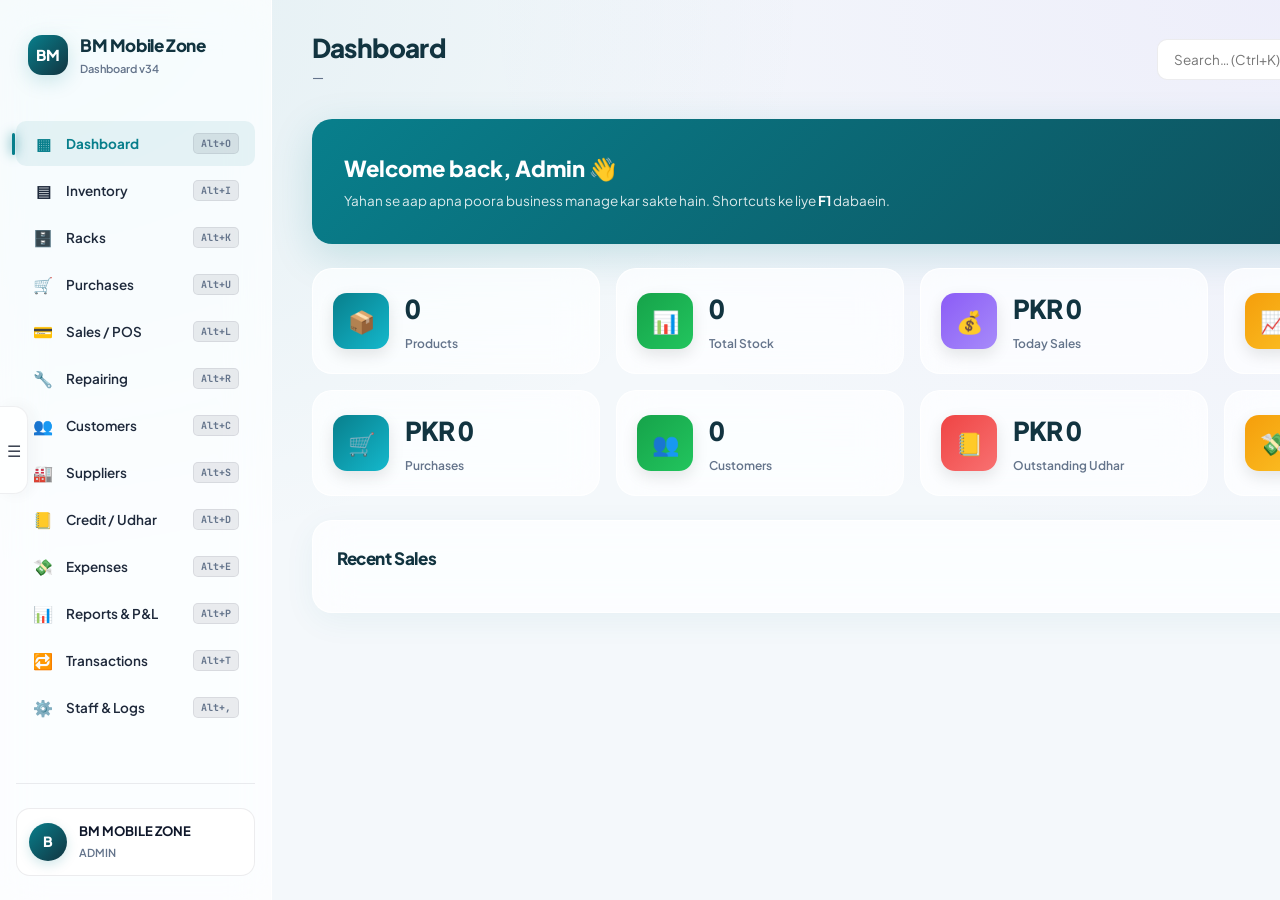
==== dashboard.html @ 9b167fae "Update dashboard.html" ====
<!DOCTYPE html>
<html lang="en">
<head>
  <meta charset="UTF-8">
  <meta name="viewport" content="width=device-width, initial-scale=1.0">
  <title>Dashboard — BM Mobile Zone</title>
  <link rel="preconnect" href="https://fonts.googleapis.com">
  <link href="https://fonts.googleapis.com/css2?family=Inter:wght@400;500;600;700;800&family=Jameel+Noori+Nastaleeq&display=swap" rel="stylesheet">
  
  <!-- PATH FIXED: CSS folder ke andar wali file ko link kiya gaya hai -->
  <link rel="stylesheet" href="css/dashboard.css">
</head>
<body>

  <!-- ============ SIDEBAR ============ -->
  <aside class="sidebar" id="mainSidebar">
    <div class="sidebar-brand">
      <div class="brand-logo">BM</div>
      <div>
        <h1>BM Mobile Zone</h1>
        <small>Dashboard v34</small>
      </div>
    </div>

    <nav class="sidebar-nav">
      <button class="nav-item active" data-module="overview">
        <span class="nav-icon">▦</span> <span>Dashboard</span> <span class="kbd">Alt+O</span>
      </button>
      <button class="nav-item" data-module="inventory">
        <span class="nav-icon">▤</span> <span>Inventory</span> <span class="kbd">Alt+I</span>
      </button>
      <button class="nav-item" data-module="racks">
        <span class="nav-icon">🗄️</span> <span>Racks</span> <span class="kbd">Alt+K</span>
      </button>
      <button class="nav-item" data-module="purchases">
        <span class="nav-icon">🛒</span> <span>Purchases</span> <span class="kbd">Alt+U</span>
      </button>
      <button class="nav-item" data-module="sales">
        <span class="nav-icon">💳</span> <span>Sales / POS</span> <span class="kbd">Alt+L</span>
      </button>
      <button class="nav-item" data-module="repairing">
        <span class="nav-icon">🔧</span> <span>Repairing</span> <span class="kbd">Alt+R</span>
      </button>
      <button class="nav-item" data-module="customers">
        <span class="nav-icon">👥</span> <span>Customers</span> <span class="kbd">Alt+C</span>
      </button>
      <button class="nav-item" data-module="suppliers">
        <span class="nav-icon">🏭</span> <span>Suppliers</span> <span class="kbd">Alt+S</span>
      </button>
      <button class="nav-item" data-module="credit">
        <span class="nav-icon">📒</span> <span>Credit / Udhar</span> <span class="kbd">Alt+D</span>
      </button>
      <button class="nav-item" data-module="expenses">
        <span class="nav-icon">💸</span> <span>Expenses</span> <span class="kbd">Alt+E</span>
      </button>
      <button class="nav-item" data-module="reports">
        <span class="nav-icon">📊</span> <span>Reports & P&L</span> <span class="kbd">Alt+P</span>
      </button>
      <button class="nav-item" data-module="transactions">
        <span class="nav-icon">🔁</span> <span>Transactions</span> <span class="kbd">Alt+T</span>
      </button>
      <button class="nav-item" data-module="settings">
        <span class="nav-icon">⚙️</span> <span>Staff & Logs</span> <span class="kbd">Alt+,</span>
      </button>
    </nav>

    <div class="sidebar-footer">
      <div class="user-chip">
        <div class="avatar" id="userAvatar">B</div>
        <div>
          <b id="userName">BM MOBILE ZONE</b>
          <small id="userRole">ADMIN</small>
        </div>
      </div>
    </div>
  </aside>

  <button class="sidebar-handle" id="sidebarHandle" title="Menu">☰</button>

  <!-- ============ MAIN ============ -->
  <main class="main">

    <!-- Topbar -->
    <header class="topbar">
      <div>
        <h2 id="pageTitle">Dashboard</h2>
        <small id="todayDate">—</small>
      </div>
      <div class="topbar-right">
        <div class="search-bar">
          <input placeholder="Search… (Ctrl+K)" type="search">
        </div>
        <button class="icon-btn" id="notifBtn" title="Notifications">🔔 <span id="notifBadge" class="badge" style="display:none">0</span></button>
        <button class="btn btn-danger btn-sm" id="logoutBtn">Logout</button>
      </div>
    </header>

    <div class="notif-panel" id="notifPanel"></div>

    <!-- ============ MODULE: OVERVIEW ============ -->
    <section class="module active" id="module-overview">
      <div class="welcome-card">
        <h3>Welcome back, <span id="welcomeName">Admin</span> 👋</h3>
        <p>Yahan se aap apna poora business manage kar sakte hain. Shortcuts ke liye <b>F1</b> dabaein.</p>
      </div>

      <div class="stats-grid">
        <div class="stat"><div class="stat-icon blue">📦</div><div><strong id="stProducts">0</strong><small>Products</small></div></div>
        <div class="stat"><div class="stat-icon green">📊</div><div><strong id="stStock">0</strong><small>Total Stock</small></div></div>
        <div class="stat"><div class="stat-icon purple">💰</div><div><strong id="stTodaySales">PKR 0</strong><small>Today Sales</small></div></div>
        <div class="stat"><div class="stat-icon orange">📈</div><div><strong id="stMonthSales">PKR 0</strong><small>Month Sales</small></div></div>
        <div class="stat"><div class="stat-icon blue">🛒</div><div><strong id="stPurchases">PKR 0</strong><small>Purchases</small></div></div>
        <div class="stat"><div class="stat-icon green">👥</div><div><strong id="stCustomers">0</strong><small>Customers</small></div></div>
        <div class="stat"><div class="stat-icon red">📒</div><div><strong id="stOutstanding">PKR 0</strong><small>Outstanding Udhar</small></div></div>
        <div class="stat"><div class="stat-icon orange">💸</div><div><strong id="stExpenses">PKR 0</strong><small>Expenses</small></div></div>
      </div>

      <div class="card">
        <h3>Recent Sales</h3>
        <div id="recentSales"></div>
      </div>
    </section>

    <!-- ============ MODULE: INVENTORY ============ -->
    <section class="module" id="module-inventory">
      <div class="toolbar">
        <h3>Inventory</h3>
        <select id="inventoryRackFilter" class="form-input"><option value="">All Racks</option></select>
      </div>
      <div class="card">
        <h4>Low Stock / All Products</h4>
        <div id="lowStockTable"></div>
      </div>
      <div class="card">
        <h4>Recent Movements</h4>
        <div id="movementsTable"></div>
      </div>
    </section>

    <!-- ============ MODULE: RACKS (UPDATED v34) ============ -->
    <section class="module" id="module-racks">
      <div class="toolbar">
        <h3>🗄️ Racks Management</h3>
        <div class="toolbar-actions">
          <input id="rackSearchInput" class="form-input" placeholder="🔍 Search racks... (Alt+F)" style="min-width:220px">
          <button class="btn btn-primary" id="btnAddRack" title="Add new rack (Alt+A)">+ Add Rack <span class="kbd">Alt+A</span></button>
        </div>
      </div>

      <div class="card">
        <div style="display:flex;justify-content:space-between;align-items:center;margin-bottom:10px;flex-wrap:wrap;gap:8px">
          <h4 style="margin:0">All Racks</h4>
          <small style="color:var(--muted)">
            <b>Alt+A</b> Add &nbsp;·&nbsp; <b>Alt+E</b> Edit &nbsp;·&nbsp; <b>Alt+V</b> View &nbsp;·&nbsp; <b>Alt+D</b> Delete &nbsp;·&nbsp; <b>Alt+F</b> Search
          </small>
        </div>
        <div id="racksTable"></div>
      </div>

      <div class="card">
        <h4>📦 Rack-wise Stock Overview</h4>
        <div id="rackStockTable"></div>
      </div>
    </section>

    <!-- ============ MODULE: PURCHASES ============ -->
    <section class="module" id="module-purchases">
      <div class="toolbar">
        <h3>Purchases / Products</h3>
        <div class="toolbar-actions">
          <button class="btn btn-ghost" id="btnPurchasesHistory">History</button>
          <button class="btn btn-ghost" id="btnRefreshPurchases">↻</button>
          <button class="btn btn-primary" id="btnNewPurchase">+ New Purchase <span class="kbd">F8</span></button>
        </div>
      </div>
      <div class="card">
        <h4>Products Catalog</h4>
        <div class="toolbar">
          <input id="productSearch" class="form-input" placeholder="Search products…">
          <select id="productFilterCat" class="form-input"><option value="">All Categories</option></select>
          <select id="productFilterBrand" class="form-input"><option value="">All Brands</option></select>
        </div>
        <div id="productsTable"></div>
        <div class="bulk-bar" id="productBulkBar" style="display:none">
          <span><b id="productSelCount">0</b> selected</span>
          <button class="btn btn-danger btn-sm" onclick="bulkDeleteProducts()">Delete Selected</button>
        </div>
      </div>
      <div class="card" id="purchasesHistoryBox" hidden>
        <h4>Purchase History</h4>
        <div id="purchasesTable"></div>
      </div>
    </section>

    <!-- ============ MODULE: SALES / POS ============ -->
    <section class="module" id="module-sales">
      <div class="toolbar">
        <h3>Sales / POS</h3>
        <div class="toolbar-actions">
          <button class="btn btn-ghost" id="btnSalesHistory">History</button>
          <button class="btn btn-ghost" id="btnRefreshSales">↻</button>
          <button class="btn btn-ghost" id="btnHoldSale">Hold Sale</button>
          <button class="btn btn-ghost" id="btnResumeSale">Resume</button>
        </div>
      </div>

      <div class="pos-grid">
        <div class="card">
          <h4>Product</h4>
          <select id="saleCategoryFilter" class="form-input"></select>
          <select id="saleProductSelect" class="form-input" style="margin-top:8px"></select>
          <button class="btn btn-primary" id="btnAddToCart" style="margin-top:8px;width:100%">Add to Cart <span class="kbd">F2</span></button>
        </div>

        <div class="card">
          <h4>Customer</h4>
          <input id="saleCustName" class="form-input" list="posCustomerOptions" placeholder="Customer name (Walk-in)">
          <datalist id="posCustomerOptions"></datalist>
          <input id="saleCustPhone" class="form-input" placeholder="Phone" style="margin-top:8px">
          <div id="previousDueBox" style="display:none;margin-top:8px;padding:8px;background:#fef2f2;border-radius:6px;color:#dc2626;font-size:13px">
            Previous Due: <b id="previousDueAmount">PKR 0</b>
          </div>
        </div>

        <div class="card">
          <h4>Cart</h4>
          <div id="cartItems"></div>
          <hr>
          <div class="row"><span>Subtotal</span><b id="cartSubtotal">PKR 0</b></div>
          <div class="row"><span>Discount</span><input id="saleDiscount" type="number" value="0" style="width:80px"></div>
          <div class="row"><span>Type</span><select id="saleDiscountType"><option value="amt">PKR</option><option value="pct">%</option></select></div>
          <div class="row"><span>Total</span><b id="cartTotal">PKR 0</b></div>
          <div class="row"><span>Paid</span><input id="salePaid" type="number" value="0" style="width:100px"></div>
          <div class="row"><span>Method</span><select id="salePaymentMethod"><option>Cash</option><option>Card</option><option>JazzCash</option><option>EasyPaisa</option></select></div>
          <div id="udharWarning" style="display:none;color:#dc2626;font-size:12px;margin-top:6px">⚠️ Udhar (Balance) rahega!</div>
          <button class="btn btn-primary" id="btnSaveSale" style="width:100%;margin-top:12px">Save Sale <span class="kbd">F4</span></button>
        </div>
      </div>

      <div class="card" id="salesHistoryBox" hidden>
        <h4>Sales History</h4>
        <div id="salesHistoryTable"></div>
      </div>
    </section>

    <!-- ============ MODULE: REPAIRING ============ -->
    <section class="module" id="module-repairing">
      <div class="toolbar">
        <h3>Repairing</h3>
        <div class="toolbar-actions">
          <input id="repairSearch" class="form-input" placeholder="Search…">
          <select id="repairStatusFilter" class="form-input">
            <option value="">All Status</option>
            <option>Received</option><option>In Progress</option><option>Ready</option><option>Delivered</option>
          </select>
          <button class="btn btn-primary" id="btnAddRepair">+ New Repair <span class="kbd">F10</span></button>
        </div>
      </div>
      <div class="card"><div id="repairsTable"></div></div>
    </section>

    <!-- ============ MODULE: CUSTOMERS ============ -->
    <section class="module" id="module-customers">
      <div class="toolbar">
        <h3>Customers</h3>
        <div class="toolbar-actions">
          <input id="custSearch" class="form-input" placeholder="Search customers…">
          <button class="btn btn-primary" id="btnAddCustomer">+ Add Customer</button>
        </div>
      </div>
      <div class="card">
        <div id="customersTable"></div>
        <div class="bulk-bar" id="custBulkBar" style="display:none">
          <span><b id="custSelCount">0</b> selected</span>
          <button class="btn btn-danger btn-sm" onclick="bulkDeleteCustomers()">Delete Selected</button>
        </div>
      </div>
    </section>

    <!-- ============ MODULE: SUPPLIERS ============ -->
    <section class="module" id="module-suppliers">
      <div class="toolbar">
        <h3>Suppliers</h3>
        <div class="toolbar-actions">
          <input id="supplierSearch" class="form-input" placeholder="Search suppliers…">
          <select id="supplierCategoryFilter" class="form-input"><option value="">All Categories</option></select>
          <button class="btn btn-primary" id="btnAddSupplier">+ Add Supplier</button>
        </div>
      </div>
      <div class="card"><div id="suppliersTable"></div></div>
    </section>

    <!-- ============ MODULE: CREDIT ============ -->
    <section class="module" id="module-credit">
      <div class="toolbar">
        <h3>Credit / Udhar</h3>
        <div class="toolbar-actions">
          <button class="btn btn-ghost" id="btnPrintCreditAll">🖨️ Print All</button>
        </div>
      </div>

      <div class="tabs" id="creditDateTabs">
        <button class="active" data-range="all">All</button>
        <button data-range="today">Today</button>
        <button data-range="week">This Week</button>
        <button data-range="month">This Month</button>
      </div>
      <div class="tabs" id="creditStatusTabs">
        <button class="active" data-status="all">All</button>
        <button data-status="pending">Pending</button>
        <button data-status="received">Received</button>
      </div>

      <div class="card"><h4>Customer-wise Summary</h4><div id="creditSummaryTable"></div></div>
      <div class="card"><h4>Pending Invoices</h4><div id="creditTable"></div></div>
      <div class="card"><h4>Recent Recoveries</h4><div id="recoveriesTable"></div></div>
    </section>

    <!-- ============ MODULE: EXPENSES ============ -->
    <section class="module" id="module-expenses">
      <div class="toolbar">
        <h3>Expenses</h3>
        <div class="toolbar-actions">
          <input type="date" id="expFilterFrom" class="form-input">
          <input type="date" id="expFilterTo" class="form-input">
          <select id="expFilterCat" class="form-input"><option value="">All</option></select>
          <button class="btn btn-ghost" id="btnFilterExpenses">Filter</button>
          <button class="btn btn-primary" id="btnAddExpense">+ Add Expense <span class="kbd">F9</span></button>
        </div>
      </div>

      <div class="stats-grid">
        <div class="stat"><div class="stat-icon blue">📅</div><div><strong id="expToday">PKR 0</strong><small>Today</small></div></div>
        <div class="stat"><div class="stat-icon green">🗓️</div><div><strong id="expWeek">PKR 0</strong><small>This Week</small></div></div>
        <div class="stat"><div class="stat-icon orange">📆</div><div><strong id="expMonth">PKR 0</strong><small>This Month</small></div></div>
        <div class="stat"><div class="stat-icon red">💸</div><div><strong id="expTotal">PKR 0</strong><small>Total</small></div></div>
      </div>

      <div class="card"><div id="expensesTable"></div></div>
    </section>

    <!-- ============ MODULE: REPORTS ============ -->
    <section class="module" id="module-reports">
      <div class="toolbar">
        <h3>Reports & P&L</h3>
        <div class="toolbar-actions">
          <button class="btn btn-ghost" id="btnPrintReport">🖨️ Print</button>
          <button class="btn btn-primary" id="btnRunReport">Run Report</button>
        </div>
      </div>

      <div class="card">
        <div class="form-grid">
          <div class="field"><label>Report Type</label>
            <select id="reportType">
              <option value="sales">Sales</option>
              <option value="pl">Profit & Loss</option>
              <option value="purchases">Purchases</option>
              <option value="expenses">Expenses</option>
              <option value="customer">Customers</option>
            </select>
          </div>
          <div class="field"><label>From</label><input type="date" id="reportFrom"></div>
          <div class="field"><label>To</label><input type="date" id="reportTo"></div>
          <div class="field"><label>Search</label><input id="reportSearch" placeholder="Search…"></div>
        </div>
      </div>

      <div class="stats-grid" id="plSummary" style="display:none"></div>
      <div class="card"><div id="reportOutput"></div></div>
    </section>

    <!-- ============ MODULE: TRANSACTIONS ============ -->
    <section class="module" id="module-transactions">
      <div class="toolbar"><h3>Transactions</h3></div>
      <div class="card"><div id="transactionsTable"></div></div>
    </section>

    <!-- ============ MODULE: SETTINGS ============ -->
    <section class="module" id="module-settings">
      <div class="toolbar"><h3>Staff & Logs</h3></div>
      <div class="card"><h4>Staff Members</h4><div id="staffTable"></div></div>
      <div class="card"><h4>Activity Logs</h4><div id="logsTable"></div></div>
    </section>

  </main>

  <!-- ============ MODAL ============ -->
  <div class="modal-backdrop" id="modalBackdrop">
    <div class="modal">
      <header class="modal-header">
        <h3 id="modalTitle">Modal</h3>
        <button class="icon-btn" onclick="closeModal()">×</button>
      </header>
      <div class="modal-body" id="modalBody"></div>
      <footer class="modal-footer">
        <button class="btn btn-ghost" id="modalCancel">Cancel</button>
        <button class="btn btn-primary" id="modalConfirm">Save</button>
      </footer>
    </div>
  </div>

  <!-- Toast host -->
  <div id="toastHost" class="toast-host"></div>

  <!-- PATH FIXED: JS folder ke andar wali file ko link kiya gaya hai -->
  <script type="module" src="js/dashboard.js"></script>
</body>
</html>
---- css/dashboard.css ----
@import url('https://fonts.googleapis.com/css2?family=Plus+Jakarta+Sans:wght@400;500;600;700;800&family=JetBrains+Mono:wght@500;700&display=swap');

:root {
  --primary: #087F8C;
  --primary-hover: #066a75;
  --primary-light: rgba(8, 127, 140, 0.08);
  --primary-glow: rgba(8, 127, 140, 0.18);
  --navy: #123440;
  --accent: #7C3AED;
  --bg: #F4F8FB;
  --card: #FFFFFF;
  --text: #0F172A;
  --text-soft: #1E293B;
  --muted: #64748B;
  --muted-soft: #94A3B8;
  --success: #16A34A;
  --success-light: rgba(22, 163, 74, 0.1);
  --danger: #EF4444;
  --danger-light: rgba(239, 68, 68, 0.1);
  --warning: #F59E0B;
  --warning-light: rgba(245, 158, 11, 0.1);
  --glass-bg: rgba(255, 255, 255, 0.72);
  --glass-border: rgba(255, 255, 255, 0.9);
  --glass-shadow: 0 8px 32px 0 rgba(8, 127, 140, 0.06);
  --glass-blur: blur(20px) saturate(180%);
  --border: rgba(15, 23, 42, 0.08);
  --border-strong: rgba(15, 23, 42, 0.12);
  --shadow-sm: 0 2px 8px rgba(0, 0, 0, 0.04);
  --shadow-hover: 0 12px 32px rgba(8, 127, 140, 0.14);
  --shadow-glow: 0 0 0 4px rgba(8, 127, 140, 0.12);
  --shadow-lg: 0 16px 48px rgba(15, 23, 42, 0.12);
  --radius-xs: 6px;
  --radius-sm: 10px;
  --radius-md: 14px;
  --radius: 20px;
  --radius-lg: 24px;
  --ease: cubic-bezier(0.4, 0, 0.2, 1);
  --transition: all 0.25s cubic-bezier(0.4, 0, 0.2, 1);
  --space-1: 4px; --space-2: 8px; --space-3: 12px; --space-4: 16px;
  --space-5: 20px; --space-6: 24px; --space-8: 32px; --space-10: 40px;
}

body.dark-mode {
  --primary: #14B8CC;
  --primary-hover: #22D3EE;
  --primary-light: rgba(20, 184, 204, 0.12);
  --primary-glow: rgba(20, 184, 204, 0.25);
  --navy: #E2E8F0;
  --bg: #0B1220;
  --card: #1A2744;
  --text: #F1F5F9;
  --text-soft: #E2E8F0;
  --muted: #94A3B8;
  --glass-bg: rgba(26, 39, 68, 0.72);
  --glass-border: rgba(255, 255, 255, 0.08);
  --border: rgba(255, 255, 255, 0.08);
  --border-strong: rgba(255, 255, 255, 0.14);
}

*, *::before, *::after { margin: 0; padding: 0; box-sizing: border-box; }
html { scroll-behavior: smooth; -webkit-font-smoothing: antialiased; }
body {
  font-family: 'Plus Jakarta Sans', -apple-system, sans-serif;
  font-size: 14px;
  line-height: 1.55;
  background-color: var(--bg);
  color: var(--text);
  overflow-x: hidden;
  transition: background-color 0.4s var(--ease), color 0.4s var(--ease);
  background-image: radial-gradient(ellipse at 0% 0%, var(--primary-light) 0%, transparent 45%),
    radial-gradient(ellipse at 100% 0%, rgba(124, 58, 237, 0.05) 0%, transparent 45%);
  background-attachment: fixed;
  min-height: 100vh;
}
button, input, select, textarea { font-family: inherit; }
::-webkit-scrollbar { width: 8px; height: 8px; }
::-webkit-scrollbar-track { background: transparent; }
::-webkit-scrollbar-thumb { background: var(--border-strong); border-radius: 20px; }

.dashboard { display: flex; min-height: 100vh; }

/* SIDEBAR */
.sidebar {
  width: 272px; flex-shrink: 0;
  background: var(--glass-bg);
  backdrop-filter: var(--glass-blur);
  -webkit-backdrop-filter: var(--glass-blur);
  border-right: 1px solid var(--glass-border);
  padding: var(--space-6) var(--space-4);
  display: flex; flex-direction: column; gap: var(--space-1);
  position: fixed; top: 0; left: -272px; height: 100vh;
  overflow-y: auto; z-index: 1000;
  transition: left 0.4s var(--ease), box-shadow 0.4s var(--ease);
}
.sidebar.show { left: 0; box-shadow: 12px 0 48px rgba(15, 23, 42, 0.12); }

@media(min-width: 1024px) {
  .sidebar { left: 0; }
  .main { margin-left: 272px; }
  .sidebar-handle { display: none; }
}

.sidebar-brand { display: flex; align-items: center; gap: var(--space-3); padding: var(--space-2) var(--space-3); margin-bottom: var(--space-8); color: var(--navy); }
.brand-logo {
  width: 40px; height: 40px; border-radius: var(--radius-md);
  background: linear-gradient(135deg, var(--primary), var(--navy));
  color: #fff; font-weight: 800; font-size: 15px;
  display: grid; place-items: center; flex-shrink: 0;
  box-shadow: 0 6px 20px var(--primary-glow);
}
body.dark-mode .sidebar-brand { color: #fff; }
.sidebar-brand h1 { font-size: 17px; font-weight: 800; letter-spacing: -0.4px; }
.sidebar-brand small { font-size: 11px; color: var(--muted); font-weight: 600; display: block; margin-top: 2px; }

.sidebar-handle {
  position: fixed; top: 50%; left: 0; transform: translateY(-50%);
  width: 28px; height: 88px;
  background: var(--card); border: 1px solid var(--border); border-left: none;
  border-radius: 0 14px 14px 0;
  display: grid; place-items: center;
  cursor: pointer; z-index: 1001;
  box-shadow: 4px 0 20px rgba(0,0,0,0.06);
  transition: all 0.3s var(--ease); opacity: 0.8;
  color: var(--text); font-size: 16px;
}
.sidebar-handle:hover { opacity: 1; width: 34px; background: var(--primary); color: #fff; }
.sidebar-handle.open { left: 272px; background: var(--danger); color: #fff; opacity: 1; }

.sidebar-nav { display: flex; flex-direction: column; gap: 2px; }
.nav-item {
  padding: 12px 16px; border-radius: var(--radius-sm);
  color: var(--text-soft); font-size: 13.5px; font-weight: 600;
  display: flex; align-items: center; gap: 12px;
  cursor: pointer; border: none; background: transparent; width: 100%; text-align: left;
  transition: var(--transition); position: relative;
}
.nav-item:hover { color: var(--primary); background: var(--primary-light); }
.nav-item.active { color: var(--primary); background: var(--primary-light); font-weight: 700; }
.nav-item.active::before {
  content: ''; position: absolute; left: -4px; top: 50%;
  transform: translateY(-50%); width: 3px; height: 22px;
  border-radius: 20px; background: var(--primary); box-shadow: 0 0 12px var(--primary);
}
.nav-icon { font-size: 16px; width: 22px; text-align: center; flex-shrink: 0; }
.nav-item .kbd { margin-left: auto; }

.sidebar-footer { margin-top: auto; padding-top: var(--space-6); border-top: 1px solid var(--border); }
.user-chip { display: flex; align-items: center; gap: 12px; padding: 12px; border-radius: var(--radius-md); background: var(--card); border: 1px solid var(--border); }
.user-chip .avatar { width: 38px; height: 38px; border-radius: 50%; background: linear-gradient(135deg, var(--primary), var(--navy)); color: #fff; display: grid; place-items: center; font-weight: 800; font-size: 14px; flex-shrink: 0; box-shadow: 0 4px 12px var(--primary-glow); }
.user-chip b { font-size: 13px; font-weight: 700; display: block; }
.user-chip small { font-size: 11px; color: var(--muted); font-weight: 600; }

/* MAIN */
.main { flex: 1; min-width: 0; padding: var(--space-8) var(--space-10) var(--space-10); width: 100%; transition: margin-left 0.4s var(--ease); }

.topbar { display: flex; align-items: center; justify-content: space-between; gap: var(--space-4); margin-bottom: var(--space-8); flex-wrap: wrap; }
.topbar h2 { font-size: 26px; font-weight: 800; letter-spacing: -0.8px; color: var(--navy); line-height: 1.2; }
body.dark-mode .topbar h2 { color: #fff; }
.topbar small { color: var(--muted); font-size: 13px; margin-top: 4px; font-weight: 500; display: block; }
.topbar-right { display: flex; align-items: center; gap: var(--space-3); }

.search-bar { display: flex; align-items: center; gap: 10px; padding: 11px 16px; border-radius: var(--radius-sm); background: var(--card); border: 1.5px solid var(--border); flex: 1; min-width: 220px; max-width: 380px; transition: var(--transition); }
.search-bar:focus-within { border-color: var(--primary); box-shadow: var(--shadow-glow); }
.search-bar input { border: none; background: transparent; outline: none; width: 100%; color: var(--text); font-size: 13.5px; }

.icon-btn { width: 44px; height: 44px; border-radius: var(--radius-sm); background: var(--card); border: 1.5px solid var(--border); display: grid; place-items: center; cursor: pointer; color: var(--text); font-size: 18px; transition: var(--transition); position: relative; }
.icon-btn:hover { border-color: var(--primary); color: var(--primary); }
.icon-btn .badge { position: absolute; top: -4px; right: -4px; min-width: 20px; height: 20px; padding: 0 6px; border-radius: 20px; background: var(--danger); color: #fff; font-size: 10px; font-weight: 800; display: flex; align-items: center; justify-content: center; box-shadow: 0 2px 6px rgba(239, 68, 68, 0.4); }

/* NOTIFICATION PANEL */
.notif-panel {
  position: fixed; top: 78px; right: 32px; width: 380px; max-height: 480px;
  background: var(--card); border: 1px solid var(--border);
  border-radius: var(--radius-md); box-shadow: var(--shadow-lg);
  z-index: 999; overflow-y: auto; display: none; padding: 16px;
  animation: slideDown 0.25s var(--ease);
}
.notif-panel.open { display: block; }
@keyframes slideDown { from { opacity: 0; transform: translateY(-10px); } to { opacity: 1; transform: translateY(0); } }
.notif-panel h3 { font-size: 14px; font-weight: 800; margin-bottom: 10px; color: var(--navy); }
body.dark-mode .notif-panel h3 { color: #fff; }
.notif-section { margin-bottom: 16px; }
.notif-section-title { font-size: 11px; font-weight: 800; text-transform: uppercase; color: var(--muted); margin-bottom: 8px; display: flex; align-items: center; gap: 6px; }
.notif-item { padding: 10px 12px; border-radius: 8px; background: var(--bg); margin-bottom: 6px; font-size: 12.5px; display: flex; justify-content: space-between; align-items: center; gap: 8px; border: 1px solid var(--border); }
.notif-item b { color: var(--text); }
.notif-item .amt { color: var(--danger); font-weight: 800; }
.notif-item.low-stock .amt { color: var(--warning); }
.notif-empty { color: var(--muted); font-size: 12px; padding: 8px; text-align: center; }

/* MODULE */
.module { display: none; }
.module.active { display: flex; flex-direction: column; gap: var(--space-6); animation: fadeIn 0.3s var(--ease); }
@keyframes fadeIn { from { opacity: 0; transform: translateY(6px); } to { opacity: 1; transform: translateY(0); } }

.card {
  background: var(--glass-bg);
  backdrop-filter: var(--glass-blur);
  -webkit-backdrop-filter: var(--glass-blur);
  border-radius: var(--radius);
  box-shadow: var(--glass-shadow);
  border: 1px solid var(--glass-border);
  padding: var(--space-6);
  transition: var(--transition);
  position: relative; overflow: hidden;
}
.card:hover { box-shadow: var(--shadow-hover); border-color: var(--primary-glow); }
.card h3, .card h4 { font-size: 17px; font-weight: 800; letter-spacing: -0.4px; color: var(--navy); margin-bottom: var(--space-4); }
body.dark-mode .card h3, body.dark-mode .card h4 { color: #fff; }

.welcome-card { background: linear-gradient(135deg, var(--primary), var(--navy) 140%); color: #fff; padding: var(--space-8); border-radius: var(--radius); position: relative; overflow: hidden; box-shadow: 0 12px 40px var(--primary-glow); }
.welcome-card h3 { color: #fff; font-size: 22px; margin-bottom: 6px; font-weight: 800; }
.welcome-card p { color: rgba(255,255,255,0.85); font-size: 13.5px; }
.welcome-card b { color: #fff; }
.quick-actions { display: flex; flex-wrap: wrap; gap: 8px; margin-top: 14px; }
.quick-actions .btn-ghost { background: rgba(255,255,255,0.15); border-color: rgba(255,255,255,0.3); color: #fff; }
.quick-actions .btn-ghost:hover { background: rgba(255,255,255,0.25); }

.stats-grid { display: grid; grid-template-columns: repeat(auto-fit, minmax(240px, 1fr)); gap: var(--space-4); }
.stat { display: flex; align-items: center; gap: var(--space-4); background: var(--glass-bg); backdrop-filter: var(--glass-blur); border: 1px solid var(--glass-border); border-radius: var(--radius); padding: var(--space-5); transition: var(--transition); }
.stat:hover { box-shadow: var(--shadow-hover); border-color: var(--primary-glow); }
.stat-icon { width: 56px; height: 56px; border-radius: var(--radius-md); display: grid; place-items: center; font-size: 22px; color: #fff; flex-shrink: 0; box-shadow: 0 6px 16px rgba(0,0,0,0.1); }
.stat-icon.blue { background: linear-gradient(135deg, #087F8C, #14B8CC); }
.stat-icon.green { background: linear-gradient(135deg, #16A34A, #22C55E); }
.stat-icon.orange { background: linear-gradient(135deg, #F59E0B, #FBBF24); }
.stat-icon.purple { background: linear-gradient(135deg, #8B5CF6, #A78BFA); }
.stat-icon.red { background: linear-gradient(135deg, #EF4444, #F87171); }
.stat strong { display: block; font-size: 26px; font-weight: 800; letter-spacing: -1px; margin-bottom: 2px; color: var(--navy); font-variant-numeric: tabular-nums; }
body.dark-mode .stat strong { color: #fff; }
.stat small { color: var(--muted); font-size: 12px; font-weight: 600; }

/* TABLES */
table.data { width: 100%; border-collapse: collapse; font-size: 13.5px; min-width: 600px; }
table.data th, table.data td { padding: 14px 18px; text-align: left; border-bottom: 1px solid var(--border); transition: background-color 0.2s var(--ease); }
table.data th { font-size: 11px; text-transform: uppercase; color: var(--muted); font-weight: 800; background: rgba(15, 23, 42, 0.02); }
body.dark-mode table.data th { background: rgba(255, 255, 255, 0.03); }
table.data td.num { text-align: right; font-weight: 600; font-variant-numeric: tabular-nums; }
table.data td.actions { text-align: right; white-space: nowrap; }
table.data tbody tr:hover td { background: var(--primary-light); }
table.data tbody tr:last-child td { border-bottom: none; }

.pill { padding: 4px 10px; border-radius: 20px; font-size: 10.5px; font-weight: 800; display: inline-flex; align-items: center; gap: 4px; }
.pill.green { background: var(--success-light); color: var(--success); }
.pill.orange { background: var(--warning-light); color: var(--warning); }
.pill.red { background: var(--danger-light); color: var(--danger); }
.pill.blue { background: var(--primary-light); color: var(--primary); }
.empty { text-align: center; padding: var(--space-10); color: var(--muted); font-size: 13.5px; }

/* FORMS */
.form-grid { display: grid; grid-template-columns: repeat(2, 1fr); gap: var(--space-5); }
.form-grid .full { grid-column: 1 / -1; }
.field label { display: block; font-size: 11px; font-weight: 800; color: var(--muted); margin-bottom: var(--space-2); text-transform: uppercase; }
.field input, .field select, .field textarea, .form-input {
  width: 100%; padding: 12px 14px; border: 1.5px solid var(--border); border-radius: var(--radius-sm); background: var(--card); font-family: inherit; font-size: 13.5px; color: var(--text); outline: none; transition: var(--transition); font-weight: 500;
}
.field input:focus, .field select:focus, .form-input:focus { border-color: var(--primary); box-shadow: var(--shadow-glow); }

.btn { padding: 11px 20px; border-radius: var(--radius-sm); font-family: inherit; font-size: 13.5px; font-weight: 700; cursor: pointer; display: inline-flex; align-items: center; justify-content: center; gap: 8px; border: none; transition: var(--transition); white-space: nowrap; }
.btn:active { transform: scale(0.98); }
.btn-primary { background: linear-gradient(135deg, var(--primary), var(--primary-hover)); color: #fff; box-shadow: 0 4px 14px var(--primary-glow); }
.btn-primary:hover { filter: brightness(1.1); box-shadow: 0 6px 20px var(--primary-glow), 0 0 0 3px var(--primary-light); }
.btn-ghost { background: var(--card); color: var(--text); border: 1.5px solid var(--border); }
.btn-ghost:hover { background: var(--primary-light); border-color: var(--primary); color: var(--primary); }
.btn-danger { background: linear-gradient(135deg, var(--danger), #DC2626); color: #fff; }
.btn-danger:hover { filter: brightness(1.1); box-shadow: 0 6px 20px rgba(239, 68, 68, 0.35); }
.btn-sm { padding: 7px 12px; font-size: 12px; border-radius: 8px; }

.kbd { display: inline-flex; align-items: center; justify-content: center; padding: 3px 7px; background: rgba(15, 23, 42, 0.08); border: 1px solid var(--border); border-radius: 5px; font-family: 'JetBrains Mono', monospace; font-size: 10px; font-weight: 700; color: var(--muted); }
body.dark-mode .kbd { background: rgba(255, 255, 255, 0.06); }

.toolbar { display: flex; align-items: center; justify-content: space-between; gap: var(--space-3); flex-wrap: wrap; margin-bottom: var(--space-4); }
.toolbar h3 { font-size: 17px; font-weight: 800; color: var(--navy); }
.toolbar-actions { display: flex; align-items: center; gap: var(--space-2); flex-wrap: wrap; }

/* POS */
.pos-grid { display: grid; grid-template-columns: 1.2fr 1fr 1.3fr; gap: var(--space-5); align-items: start; }
@media(max-width: 1280px) { .pos-grid { grid-template-columns: 1fr 1fr; } }
@media(max-width: 900px) { .pos-grid { grid-template-columns: 1fr; } }

.cart-mini { width: 100%; border-collapse: collapse; font-size: 12.5px; }
.cart-mini th { padding: 10px 8px; text-align: left; font-size: 10.5px; font-weight: 800; color: var(--muted); border-bottom: 1.5px solid var(--border); }
.cart-mini td { padding: 12px 8px; border-bottom: 1px solid var(--border); vertical-align: middle; }
.cart-mini .qty-btn { padding: 4px 9px; border-radius: 6px; background: var(--bg); border: 1px solid var(--border); font-size: 14px; font-weight: 800; cursor: pointer; color: var(--text); transition: var(--transition); line-height: 1; }
.cart-mini .qty-btn:hover { background: var(--primary); color: #fff; }

.row { display: flex; align-items: center; justify-content: space-between; padding: 8px 0; font-size: 13px; font-weight: 600; border-bottom: 1px dashed var(--border); }
.row:last-of-type { border-bottom: none; }
.row b { font-weight: 800; color: var(--text); }

.paid-section { margin-top: 10px; padding-top: 10px; border-top: 2px solid var(--border); }

/* MODAL */
.modal-backdrop { position: fixed; inset: 0; background: rgba(15, 23, 42, 0.5); backdrop-filter: blur(10px); z-index: 2000; display: none; align-items: center; justify-content: center; padding: var(--space-6); }
.modal-backdrop.open { display: flex; }
.modal { background: var(--card); border-radius: var(--radius-lg); box-shadow: 0 32px 64px -16px rgba(0, 0, 0, 0.35); width: min(760px, 100%); max-height: 92vh; overflow-y: auto; display: flex; flex-direction: column; animation: modalPop 0.3s var(--ease); }
@keyframes modalPop { from { opacity: 0; transform: scale(0.96) translateY(8px); } to { opacity: 1; transform: scale(1) translateY(0); } }
.modal-header { padding: var(--space-5) var(--space-6); border-bottom: 1px solid var(--border); display: flex; align-items: center; justify-content: space-between; position: sticky; top: 0; background: var(--card); z-index: 2; border-radius: var(--radius-lg) var(--radius-lg) 0 0; }
.modal-header h3 { font-size: 18px; font-weight: 800; color: var(--navy); margin: 0; }
.modal-body { padding: var(--space-6); }
.modal-footer { padding: var(--space-4) var(--space-6); border-top: 1px solid var(--border); display: flex; justify-content: flex-end; gap: var(--space-3); background: var(--card); border-radius: 0 0 var(--radius-lg) var(--radius-lg); }

.toast-host { position: fixed; bottom: var(--space-8); right: var(--space-8); z-index: 3000; display: flex; flex-direction: column; gap: 10px; }
.toast { padding: 14px 20px; border-radius: var(--radius-md); font-size: 13.5px; font-weight: 600; background: var(--card); box-shadow: 0 12px 40px rgba(15, 23, 42, 0.2); color: var(--text); border: 1px solid var(--border); display: flex; align-items: center; gap: 10px; animation: toastIn 0.35s var(--ease) forwards; opacity: 0; transform: translateX(80px); }
@keyframes toastIn { to { opacity: 1; transform: translateX(0); } }
.toast.success { border-left: 4px solid var(--success); }
.toast.error { border-left: 4px solid var(--danger); }
.toast.info { border-left: 4px solid var(--primary); }

.tabs { display: inline-flex; gap: 4px; padding: 5px; background: var(--card); border: 1px solid var(--border); border-radius: var(--radius-sm); margin-bottom: var(--space-4); flex-wrap: wrap; }
.tabs button { padding: 8px 16px; border: none; background: transparent; border-radius: 7px; font-size: 12.5px; font-weight: 700; color: var(--muted); cursor: pointer; transition: var(--transition); }
.tabs button.active { background: var(--primary); color: #fff; box-shadow: 0 3px 10px var(--primary-glow); }

.bulk-bar { display: flex; align-items: center; justify-content: space-between; padding: 12px 18px; background: var(--warning-light); border: 1px solid rgba(245, 158, 11, 0.3); border-radius: var(--radius-sm); margin-top: var(--space-3); font-size: 13px; font-weight: 600; }

@media(max-width: 1200px) { .main { padding: var(--space-6); } .stats-grid { grid-template-columns: repeat(2, 1fr); } .pos-grid { grid-template-columns: 1fr; } }
@media(max-width: 850px) {
  .sidebar { width: 260px; left: -260px; }
  .sidebar.show { left: 0; }
  .sidebar-handle.open { left: 260px; }
  .form-grid { grid-template-columns: 1fr; }
  .main { padding: var(--space-5); margin-left: 0 !important; }
  .topbar h2 { font-size: 20px; }
  .notif-panel { right: 12px; left: 12px; width: auto; }
}
@media(max-width: 680px) {
  .dashboard { display: block; }
  .stats-grid { grid-template-columns: 1fr; gap: 12px; }
  .topbar-right { width: 100%; }
  .search-bar { max-width: none; flex: 1; }
  .modal { padding: 0; }
  .modal-body { padding: var(--space-4); }
  .toast-host { left: var(--space-4); right: var(--space-4); }
}
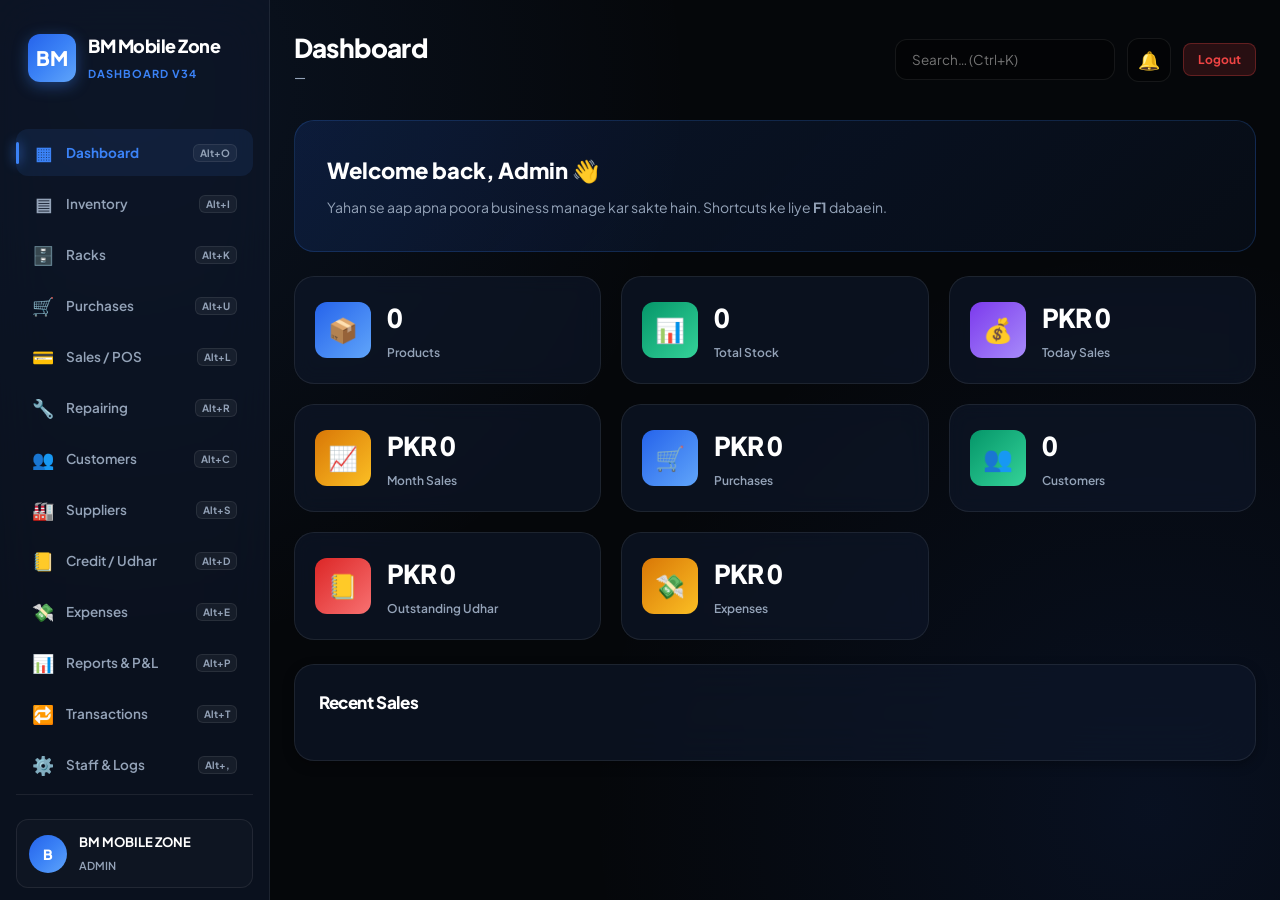
==== commit 770eb1bc: "Update dashboard.html" ====
--- a/dashboard.html
+++ b/dashboard.html
@@ -6,9 +6,77 @@
   <title>Dashboard — BM Mobile Zone</title>
   <link rel="preconnect" href="https://fonts.googleapis.com">
   <link href="https://fonts.googleapis.com/css2?family=Inter:wght@400;500;600;700;800&family=Jameel+Noori+Nastaleeq&display=swap" rel="stylesheet">
-  
-  <!-- PATH FIXED: CSS folder ke andar wali file ko link kiya gaya hai -->
+
   <link rel="stylesheet" href="css/dashboard.css">
+
+  <!-- ===== PURCHASE ITEMS GRID HEADER STYLES (v34) ===== -->
+  <style>
+    /* Purchase Invoice Modal — Items header + row grid */
+    .items-header-labels,
+    .purchase-item-row {
+      display: grid;
+      grid-template-columns: 2fr 1.2fr 1.1fr 0.7fr 0.9fr 0.9fr 1.2fr 1.2fr 1fr 36px;
+      gap: 6px;
+      align-items: center;
+    }
+
+    .items-header-labels {
+      padding: 8px 6px;
+      margin-bottom: 6px;
+      background: #f3f4f6;
+      border: 1px solid #e5e7eb;
+      border-radius: 8px;
+      font-size: 11px;
+      font-weight: 700;
+      color: #4b5563;
+      text-transform: uppercase;
+      letter-spacing: .04em;
+      position: sticky;
+      top: 0;
+      z-index: 2;
+    }
+
+    .items-header-labels span {
+      white-space: nowrap;
+      overflow: hidden;
+      text-overflow: ellipsis;
+    }
+
+    .purchase-item-row {
+      padding: 6px 4px;
+      border-bottom: 1px dashed #e5e7eb;
+    }
+
+    .purchase-item-row input,
+    .purchase-item-row select {
+      width: 100%;
+      min-width: 0;           /* grid mein overflow rokta hai */
+      box-sizing: border-box;
+      font-size: 12px;
+      padding: 6px 6px;
+    }
+
+    /* Chhoti screens par header chhup jaye, rows stack ho jayein */
+    @media (max-width: 1100px) {
+      .items-header-labels { display: none; }
+      .purchase-item-row {
+        grid-template-columns: 1fr 1fr;
+        gap: 6px;
+        padding: 10px 6px;
+        border: 1px solid #e5e7eb;
+        border-radius: 8px;
+        margin-bottom: 8px;
+      }
+    }
+
+    /* Items list ka scroll container (agar JS mein wrapper ho) */
+    #purchaseItemsList,
+    .purchase-items-list {
+      max-height: 55vh;
+      overflow-y: auto;
+      padding-right: 4px;
+    }
+  </style>
 </head>
 <body>
 
@@ -403,7 +471,6 @@
   <!-- Toast host -->
   <div id="toastHost" class="toast-host"></div>
 
-  <!-- PATH FIXED: JS folder ke andar wali file ko link kiya gaya hai -->
   <script type="module" src="js/dashboard.js"></script>
 </body>
 </html>
--- a/css/dashboard.css
+++ b/css/dashboard.css
@@ -1,332 +1,427 @@
+/* =====================================================
+   BM MOBILE ZONE — PREMIUM DASHBOARD CSS
+   Theme: Glassmorphism + Bento Grid + Fluent UI
+===================================================== */
 @import url('https://fonts.googleapis.com/css2?family=Plus+Jakarta+Sans:wght@400;500;600;700;800&family=JetBrains+Mono:wght@500;700&display=swap');
 
+/* ---------- THEME TOKENS (Dark Premium) ---------- */
 :root {
-  --primary: #087F8C;
-  --primary-hover: #066a75;
-  --primary-light: rgba(8, 127, 140, 0.08);
-  --primary-glow: rgba(8, 127, 140, 0.18);
-  --navy: #123440;
-  --accent: #7C3AED;
-  --bg: #F4F8FB;
-  --card: #FFFFFF;
-  --text: #0F172A;
-  --text-soft: #1E293B;
-  --muted: #64748B;
-  --muted-soft: #94A3B8;
-  --success: #16A34A;
-  --success-light: rgba(22, 163, 74, 0.1);
+  --bg-main: #05070a;
+  --bg-glass: rgba(15, 23, 42, 0.65);
+  
+  --primary: #3B82F6;
+  --primary-hover: #60A5FA;
+  --primary-gradient: linear-gradient(135deg, #2563EB, #3B82F6, #60A5FA);
+  --primary-light: rgba(59, 130, 246, 0.15);
+  
+  --text-main: #FFFFFF;
+  --text-soft: #CBD5E1;
+  --text-muted: #94A3B8;
+  
+  --border-glass: rgba(255, 255, 255, 0.08);
+  --border-strong: rgba(255, 255, 255, 0.15);
+  
   --danger: #EF4444;
-  --danger-light: rgba(239, 68, 68, 0.1);
+  --danger-bg: rgba(239, 68, 68, 0.15);
+  --success: #10B981;
+  --success-bg: rgba(16, 185, 129, 0.15);
   --warning: #F59E0B;
-  --warning-light: rgba(245, 158, 11, 0.1);
-  --glass-bg: rgba(255, 255, 255, 0.72);
-  --glass-border: rgba(255, 255, 255, 0.9);
-  --glass-shadow: 0 8px 32px 0 rgba(8, 127, 140, 0.06);
-  --glass-blur: blur(20px) saturate(180%);
-  --border: rgba(15, 23, 42, 0.08);
-  --border-strong: rgba(15, 23, 42, 0.12);
-  --shadow-sm: 0 2px 8px rgba(0, 0, 0, 0.04);
-  --shadow-hover: 0 12px 32px rgba(8, 127, 140, 0.14);
-  --shadow-glow: 0 0 0 4px rgba(8, 127, 140, 0.12);
-  --shadow-lg: 0 16px 48px rgba(15, 23, 42, 0.12);
-  --radius-xs: 6px;
-  --radius-sm: 10px;
-  --radius-md: 14px;
+  --warning-bg: rgba(245, 158, 11, 0.15);
+  
   --radius: 20px;
-  --radius-lg: 24px;
-  --ease: cubic-bezier(0.4, 0, 0.2, 1);
-  --transition: all 0.25s cubic-bezier(0.4, 0, 0.2, 1);
-  --space-1: 4px; --space-2: 8px; --space-3: 12px; --space-4: 16px;
-  --space-5: 20px; --space-6: 24px; --space-8: 32px; --space-10: 40px;
-}
-
-body.dark-mode {
-  --primary: #14B8CC;
-  --primary-hover: #22D3EE;
-  --primary-light: rgba(20, 184, 204, 0.12);
-  --primary-glow: rgba(20, 184, 204, 0.25);
-  --navy: #E2E8F0;
-  --bg: #0B1220;
-  --card: #1A2744;
-  --text: #F1F5F9;
-  --text-soft: #E2E8F0;
-  --muted: #94A3B8;
-  --glass-bg: rgba(26, 39, 68, 0.72);
-  --glass-border: rgba(255, 255, 255, 0.08);
-  --border: rgba(255, 255, 255, 0.08);
-  --border-strong: rgba(255, 255, 255, 0.14);
-}
-
-*, *::before, *::after { margin: 0; padding: 0; box-sizing: border-box; }
+  --radius-md: 12px;
+  --radius-sm: 8px;
+  --shadow-glass: 0 20px 40px rgba(0, 0, 0, 0.6);
+  --shadow-sm: 0 4px 12px rgba(0, 0, 0, 0.3);
+  
+  --transition: all 0.3s ease;
+}
+
+/* ---------- BASE RESET ---------- */
+* { margin: 0; padding: 0; box-sizing: border-box; }
 html { scroll-behavior: smooth; -webkit-font-smoothing: antialiased; }
+
 body {
-  font-family: 'Plus Jakarta Sans', -apple-system, sans-serif;
+  font-family: 'Plus Jakarta Sans', sans-serif;
+  background-color: var(--bg-main);
+  color: var(--text-main);
   font-size: 14px;
-  line-height: 1.55;
-  background-color: var(--bg);
-  color: var(--text);
-  overflow-x: hidden;
-  transition: background-color 0.4s var(--ease), color 0.4s var(--ease);
-  background-image: radial-gradient(ellipse at 0% 0%, var(--primary-light) 0%, transparent 45%),
-    radial-gradient(ellipse at 100% 0%, rgba(124, 58, 237, 0.05) 0%, transparent 45%);
+  line-height: 1.6;
+  min-height: 100vh;
+  background-image: 
+    radial-gradient(circle at 10% 10%, rgba(59, 130, 246, 0.1) 0%, transparent 40%),
+    radial-gradient(circle at 90% 90%, rgba(37, 99, 235, 0.1) 0%, transparent 40%);
   background-attachment: fixed;
-  min-height: 100vh;
 }
 button, input, select, textarea { font-family: inherit; }
-::-webkit-scrollbar { width: 8px; height: 8px; }
+::-webkit-scrollbar { width: 6px; height: 6px; }
 ::-webkit-scrollbar-track { background: transparent; }
-::-webkit-scrollbar-thumb { background: var(--border-strong); border-radius: 20px; }
-
+::-webkit-scrollbar-thumb { background: var(--border-strong); border-radius: var(--radius); }
+
+/* ---------- LAYOUT ---------- */
 .dashboard { display: flex; min-height: 100vh; }
 
-/* SIDEBAR */
+/* =====================================================
+   SIDEBAR
+===================================================== */
 .sidebar {
-  width: 272px; flex-shrink: 0;
-  background: var(--glass-bg);
-  backdrop-filter: var(--glass-blur);
-  -webkit-backdrop-filter: var(--glass-blur);
-  border-right: 1px solid var(--glass-border);
-  padding: var(--space-6) var(--space-4);
-  display: flex; flex-direction: column; gap: var(--space-1);
-  position: fixed; top: 0; left: -272px; height: 100vh;
+  width: 270px; flex-shrink: 0;
+  background: var(--bg-glass);
+  backdrop-filter: blur(24px);
+  -webkit-backdrop-filter: blur(24px);
+  border-right: 1px solid var(--border-glass);
+  padding: 24px 16px;
+  display: flex; flex-direction: column; gap: 6px;
+  position: fixed; top: 0; left: -270px; height: 100vh;
   overflow-y: auto; z-index: 1000;
-  transition: left 0.4s var(--ease), box-shadow 0.4s var(--ease);
-}
-.sidebar.show { left: 0; box-shadow: 12px 0 48px rgba(15, 23, 42, 0.12); }
+  transition: left 0.4s ease, box-shadow 0.4s ease;
+}
+.sidebar.show { left: 0; box-shadow: var(--shadow-glass); }
 
 @media(min-width: 1024px) {
   .sidebar { left: 0; }
-  .main { margin-left: 272px; }
-  .sidebar-handle { display: none; }
-}
-
-.sidebar-brand { display: flex; align-items: center; gap: var(--space-3); padding: var(--space-2) var(--space-3); margin-bottom: var(--space-8); color: var(--navy); }
+  .main { margin-left: 270px; width: calc(100% - 270px); }
+  .sidebar-handle { display: none !important; }
+}
+
+.sidebar-brand { display: flex; align-items: center; gap: 12px; padding: 8px 12px; margin-bottom: 32px; }
 .brand-logo {
-  width: 40px; height: 40px; border-radius: var(--radius-md);
-  background: linear-gradient(135deg, var(--primary), var(--navy));
-  color: #fff; font-weight: 800; font-size: 15px;
+  width: 48px; height: 48px; border-radius: 12px;
+  background: var(--primary-gradient);
+  color: #fff; font-weight: 800; font-size: 20px;
   display: grid; place-items: center; flex-shrink: 0;
-  box-shadow: 0 6px 20px var(--primary-glow);
-}
-body.dark-mode .sidebar-brand { color: #fff; }
-.sidebar-brand h1 { font-size: 17px; font-weight: 800; letter-spacing: -0.4px; }
-.sidebar-brand small { font-size: 11px; color: var(--muted); font-weight: 600; display: block; margin-top: 2px; }
+  box-shadow: 0 4px 15px rgba(59, 130, 246, 0.4);
+}
+.sidebar-brand h1 { font-size: 18px; font-weight: 800; letter-spacing: -0.5px; color: var(--text-main); }
+.sidebar-brand small { font-size: 11px; color: var(--primary); font-weight: 700; text-transform: uppercase; letter-spacing: 1px; }
+
+.sidebar-nav { display: flex; flex-direction: column; gap: 4px; }
+.nav-item {
+  padding: 12px 16px; border-radius: var(--radius-md);
+  color: var(--text-muted); font-size: 13.5px; font-weight: 600;
+  display: flex; align-items: center; gap: 12px;
+  cursor: pointer; border: none; background: transparent; width: 100%; text-align: left;
+  transition: var(--transition); position: relative;
+}
+.nav-item:hover { color: var(--primary); background: rgba(59, 130, 246, 0.05); }
+.nav-item.active { color: var(--primary); background: rgba(59, 130, 246, 0.1); font-weight: 700; }
+.nav-item.active::before {
+  content: ''; position: absolute; left: 0; top: 50%;
+  transform: translateY(-50%); width: 3px; height: 22px;
+  border-radius: var(--radius); background: var(--primary); box-shadow: 0 0 12px var(--primary);
+}
+.nav-icon { font-size: 18px; width: 22px; text-align: center; flex-shrink: 0; }
+.nav-item .kbd {
+  margin-left: auto; padding: 2px 6px; background: rgba(255,255,255,0.05);
+  border: 1px solid var(--border-glass); border-radius: 6px;
+  font-size: 10px; font-weight: 700; color: var(--text-muted);
+}
+
+.sidebar-footer { margin-top: auto; padding-top: 24px; border-top: 1px solid var(--border-glass); }
+.user-chip { display: flex; align-items: center; gap: 12px; padding: 12px; border-radius: var(--radius-md); background: rgba(255,255,255,0.02); border: 1px solid var(--border-glass); }
+.user-chip .avatar { width: 38px; height: 38px; border-radius: 50%; background: var(--primary-gradient); color: #fff; display: grid; place-items: center; font-weight: 800; font-size: 14px; flex-shrink: 0; }
+.user-chip b { font-size: 13px; font-weight: 700; display: block; color: var(--text-main); }
+.user-chip small { font-size: 11px; color: var(--text-muted); font-weight: 600; }
 
 .sidebar-handle {
   position: fixed; top: 50%; left: 0; transform: translateY(-50%);
   width: 28px; height: 88px;
-  background: var(--card); border: 1px solid var(--border); border-left: none;
+  background: var(--bg-glass); border: 1px solid var(--border-glass); border-left: none;
   border-radius: 0 14px 14px 0;
-  display: grid; place-items: center;
-  cursor: pointer; z-index: 1001;
-  box-shadow: 4px 0 20px rgba(0,0,0,0.06);
-  transition: all 0.3s var(--ease); opacity: 0.8;
-  color: var(--text); font-size: 16px;
-}
-.sidebar-handle:hover { opacity: 1; width: 34px; background: var(--primary); color: #fff; }
-.sidebar-handle.open { left: 272px; background: var(--danger); color: #fff; opacity: 1; }
-
-.sidebar-nav { display: flex; flex-direction: column; gap: 2px; }
-.nav-item {
-  padding: 12px 16px; border-radius: var(--radius-sm);
-  color: var(--text-soft); font-size: 13.5px; font-weight: 600;
-  display: flex; align-items: center; gap: 12px;
-  cursor: pointer; border: none; background: transparent; width: 100%; text-align: left;
-  transition: var(--transition); position: relative;
-}
-.nav-item:hover { color: var(--primary); background: var(--primary-light); }
-.nav-item.active { color: var(--primary); background: var(--primary-light); font-weight: 700; }
-.nav-item.active::before {
-  content: ''; position: absolute; left: -4px; top: 50%;
-  transform: translateY(-50%); width: 3px; height: 22px;
-  border-radius: 20px; background: var(--primary); box-shadow: 0 0 12px var(--primary);
-}
-.nav-icon { font-size: 16px; width: 22px; text-align: center; flex-shrink: 0; }
-.nav-item .kbd { margin-left: auto; }
-
-.sidebar-footer { margin-top: auto; padding-top: var(--space-6); border-top: 1px solid var(--border); }
-.user-chip { display: flex; align-items: center; gap: 12px; padding: 12px; border-radius: var(--radius-md); background: var(--card); border: 1px solid var(--border); }
-.user-chip .avatar { width: 38px; height: 38px; border-radius: 50%; background: linear-gradient(135deg, var(--primary), var(--navy)); color: #fff; display: grid; place-items: center; font-weight: 800; font-size: 14px; flex-shrink: 0; box-shadow: 0 4px 12px var(--primary-glow); }
-.user-chip b { font-size: 13px; font-weight: 700; display: block; }
-.user-chip small { font-size: 11px; color: var(--muted); font-weight: 600; }
-
-/* MAIN */
-.main { flex: 1; min-width: 0; padding: var(--space-8) var(--space-10) var(--space-10); width: 100%; transition: margin-left 0.4s var(--ease); }
-
-.topbar { display: flex; align-items: center; justify-content: space-between; gap: var(--space-4); margin-bottom: var(--space-8); flex-wrap: wrap; }
-.topbar h2 { font-size: 26px; font-weight: 800; letter-spacing: -0.8px; color: var(--navy); line-height: 1.2; }
-body.dark-mode .topbar h2 { color: #fff; }
-.topbar small { color: var(--muted); font-size: 13px; margin-top: 4px; font-weight: 500; display: block; }
-.topbar-right { display: flex; align-items: center; gap: var(--space-3); }
-
-.search-bar { display: flex; align-items: center; gap: 10px; padding: 11px 16px; border-radius: var(--radius-sm); background: var(--card); border: 1.5px solid var(--border); flex: 1; min-width: 220px; max-width: 380px; transition: var(--transition); }
-.search-bar:focus-within { border-color: var(--primary); box-shadow: var(--shadow-glow); }
-.search-bar input { border: none; background: transparent; outline: none; width: 100%; color: var(--text); font-size: 13.5px; }
-
-.icon-btn { width: 44px; height: 44px; border-radius: var(--radius-sm); background: var(--card); border: 1.5px solid var(--border); display: grid; place-items: center; cursor: pointer; color: var(--text); font-size: 18px; transition: var(--transition); position: relative; }
+  display: grid; place-items: center; cursor: pointer; z-index: 1001;
+  color: var(--text-main); font-size: 16px; backdrop-filter: blur(10px);
+  transition: var(--transition);
+}
+.sidebar-handle:hover { width: 34px; background: var(--primary); color: #fff; }
+.sidebar-handle.open { left: 270px; background: var(--danger); color: #fff; }
+
+/* =====================================================
+   MAIN & TOPBAR
+===================================================== */
+.main { flex: 1; min-width: 0; padding: 32px 24px 40px; transition: var(--transition); }
+
+.topbar { display: flex; align-items: center; justify-content: space-between; gap: 16px; margin-bottom: 32px; flex-wrap: wrap; }
+.topbar h2 { font-size: 26px; font-weight: 800; letter-spacing: -0.8px; color: var(--text-main); line-height: 1.2; }
+.topbar small { color: var(--text-muted); font-size: 13px; margin-top: 4px; font-weight: 500; display: block; }
+.topbar-right { display: flex; align-items: center; gap: 12px; }
+
+.search-bar {
+  display: flex; align-items: center; gap: 10px;
+  padding: 11px 16px; border-radius: var(--radius-md);
+  background: rgba(0, 0, 0, 0.4); border: 1px solid var(--border-glass);
+  flex: 1; min-width: 220px; max-width: 380px; transition: var(--transition);
+}
+.search-bar:focus-within { border-color: var(--primary); box-shadow: 0 0 0 3px rgba(59, 130, 246, 0.2); }
+.search-bar input { border: none; background: transparent; outline: none; width: 100%; color: var(--text-main); font-size: 13.5px; }
+
+.icon-btn {
+  width: 44px; height: 44px; border-radius: var(--radius-md);
+  background: rgba(0, 0, 0, 0.4); border: 1px solid var(--border-glass);
+  display: grid; place-items: center; cursor: pointer;
+  color: var(--text-main); font-size: 18px; transition: var(--transition); position: relative;
+}
 .icon-btn:hover { border-color: var(--primary); color: var(--primary); }
-.icon-btn .badge { position: absolute; top: -4px; right: -4px; min-width: 20px; height: 20px; padding: 0 6px; border-radius: 20px; background: var(--danger); color: #fff; font-size: 10px; font-weight: 800; display: flex; align-items: center; justify-content: center; box-shadow: 0 2px 6px rgba(239, 68, 68, 0.4); }
-
-/* NOTIFICATION PANEL */
-.notif-panel {
-  position: fixed; top: 78px; right: 32px; width: 380px; max-height: 480px;
-  background: var(--card); border: 1px solid var(--border);
-  border-radius: var(--radius-md); box-shadow: var(--shadow-lg);
-  z-index: 999; overflow-y: auto; display: none; padding: 16px;
-  animation: slideDown 0.25s var(--ease);
-}
-.notif-panel.open { display: block; }
-@keyframes slideDown { from { opacity: 0; transform: translateY(-10px); } to { opacity: 1; transform: translateY(0); } }
-.notif-panel h3 { font-size: 14px; font-weight: 800; margin-bottom: 10px; color: var(--navy); }
-body.dark-mode .notif-panel h3 { color: #fff; }
-.notif-section { margin-bottom: 16px; }
-.notif-section-title { font-size: 11px; font-weight: 800; text-transform: uppercase; color: var(--muted); margin-bottom: 8px; display: flex; align-items: center; gap: 6px; }
-.notif-item { padding: 10px 12px; border-radius: 8px; background: var(--bg); margin-bottom: 6px; font-size: 12.5px; display: flex; justify-content: space-between; align-items: center; gap: 8px; border: 1px solid var(--border); }
-.notif-item b { color: var(--text); }
-.notif-item .amt { color: var(--danger); font-weight: 800; }
-.notif-item.low-stock .amt { color: var(--warning); }
-.notif-empty { color: var(--muted); font-size: 12px; padding: 8px; text-align: center; }
-
-/* MODULE */
+.icon-btn .badge {
+  position: absolute; top: -4px; right: -4px; min-width: 20px; height: 20px;
+  padding: 0 6px; border-radius: 20px; background: var(--danger); color: #fff;
+  font-size: 10px; font-weight: 800; display: flex; align-items: center; justify-content: center;
+}
+
+/* =====================================================
+   BENTO CARDS & MODULES
+===================================================== */
 .module { display: none; }
-.module.active { display: flex; flex-direction: column; gap: var(--space-6); animation: fadeIn 0.3s var(--ease); }
-@keyframes fadeIn { from { opacity: 0; transform: translateY(6px); } to { opacity: 1; transform: translateY(0); } }
+.module.active { display: flex; flex-direction: column; gap: 24px; animation: fadeIn 0.4s ease; }
+@keyframes fadeIn { from { opacity: 0; transform: translateY(10px); } to { opacity: 1; transform: translateY(0); } }
 
 .card {
-  background: var(--glass-bg);
-  backdrop-filter: var(--glass-blur);
-  -webkit-backdrop-filter: var(--glass-blur);
+  background: var(--bg-glass);
+  backdrop-filter: blur(24px);
+  -webkit-backdrop-filter: blur(24px);
   border-radius: var(--radius);
-  box-shadow: var(--glass-shadow);
-  border: 1px solid var(--glass-border);
-  padding: var(--space-6);
+  border: 1px solid var(--border-glass);
+  padding: 24px;
+  box-shadow: var(--shadow-sm);
   transition: var(--transition);
-  position: relative; overflow: hidden;
-}
-.card:hover { box-shadow: var(--shadow-hover); border-color: var(--primary-glow); }
-.card h3, .card h4 { font-size: 17px; font-weight: 800; letter-spacing: -0.4px; color: var(--navy); margin-bottom: var(--space-4); }
-body.dark-mode .card h3, body.dark-mode .card h4 { color: #fff; }
-
-.welcome-card { background: linear-gradient(135deg, var(--primary), var(--navy) 140%); color: #fff; padding: var(--space-8); border-radius: var(--radius); position: relative; overflow: hidden; box-shadow: 0 12px 40px var(--primary-glow); }
-.welcome-card h3 { color: #fff; font-size: 22px; margin-bottom: 6px; font-weight: 800; }
-.welcome-card p { color: rgba(255,255,255,0.85); font-size: 13.5px; }
-.welcome-card b { color: #fff; }
-.quick-actions { display: flex; flex-wrap: wrap; gap: 8px; margin-top: 14px; }
-.quick-actions .btn-ghost { background: rgba(255,255,255,0.15); border-color: rgba(255,255,255,0.3); color: #fff; }
-.quick-actions .btn-ghost:hover { background: rgba(255,255,255,0.25); }
-
-.stats-grid { display: grid; grid-template-columns: repeat(auto-fit, minmax(240px, 1fr)); gap: var(--space-4); }
-.stat { display: flex; align-items: center; gap: var(--space-4); background: var(--glass-bg); backdrop-filter: var(--glass-blur); border: 1px solid var(--glass-border); border-radius: var(--radius); padding: var(--space-5); transition: var(--transition); }
-.stat:hover { box-shadow: var(--shadow-hover); border-color: var(--primary-glow); }
-.stat-icon { width: 56px; height: 56px; border-radius: var(--radius-md); display: grid; place-items: center; font-size: 22px; color: #fff; flex-shrink: 0; box-shadow: 0 6px 16px rgba(0,0,0,0.1); }
-.stat-icon.blue { background: linear-gradient(135deg, #087F8C, #14B8CC); }
-.stat-icon.green { background: linear-gradient(135deg, #16A34A, #22C55E); }
-.stat-icon.orange { background: linear-gradient(135deg, #F59E0B, #FBBF24); }
-.stat-icon.purple { background: linear-gradient(135deg, #8B5CF6, #A78BFA); }
-.stat-icon.red { background: linear-gradient(135deg, #EF4444, #F87171); }
-.stat strong { display: block; font-size: 26px; font-weight: 800; letter-spacing: -1px; margin-bottom: 2px; color: var(--navy); font-variant-numeric: tabular-nums; }
-body.dark-mode .stat strong { color: #fff; }
-.stat small { color: var(--muted); font-size: 12px; font-weight: 600; }
-
-/* TABLES */
-table.data { width: 100%; border-collapse: collapse; font-size: 13.5px; min-width: 600px; }
-table.data th, table.data td { padding: 14px 18px; text-align: left; border-bottom: 1px solid var(--border); transition: background-color 0.2s var(--ease); }
-table.data th { font-size: 11px; text-transform: uppercase; color: var(--muted); font-weight: 800; background: rgba(15, 23, 42, 0.02); }
-body.dark-mode table.data th { background: rgba(255, 255, 255, 0.03); }
+  position: relative; overflow-x: auto;
+}
+.card:hover { border-color: var(--border-strong); box-shadow: var(--shadow-glass); }
+.card h3, .card h4 { font-size: 17px; font-weight: 800; letter-spacing: -0.4px; color: var(--text-main); margin-bottom: 20px; display: flex; align-items: center; gap: 8px; }
+
+.welcome-card {
+  background: linear-gradient(135deg, rgba(37, 99, 235, 0.15), rgba(59, 130, 246, 0.05));
+  border: 1px solid rgba(59, 130, 246, 0.2);
+  padding: 32px; border-radius: var(--radius);
+}
+.welcome-card h3 { color: #fff; font-size: 22px; margin-bottom: 8px; font-weight: 800; }
+.welcome-card p { color: var(--text-muted); font-size: 14px; }
+
+/* Stats Grid */
+.stats-grid { display: grid; grid-template-columns: repeat(auto-fit, minmax(240px, 1fr)); gap: 20px; }
+.stat {
+  display: flex; align-items: center; gap: 16px;
+  background: var(--bg-glass); backdrop-filter: blur(10px);
+  border: 1px solid var(--border-glass); border-radius: var(--radius);
+  padding: 20px; transition: var(--transition);
+}
+.stat:hover { border-color: var(--primary); transform: translateY(-2px); }
+.stat-icon {
+  width: 56px; height: 56px; border-radius: var(--radius-md);
+  display: grid; place-items: center; font-size: 24px; color: #fff; flex-shrink: 0;
+}
+.stat-icon.blue { background: linear-gradient(135deg, #2563EB, #60A5FA); }
+.stat-icon.green { background: linear-gradient(135deg, #059669, #34D399); }
+.stat-icon.orange { background: linear-gradient(135deg, #D97706, #FBBF24); }
+.stat-icon.purple { background: linear-gradient(135deg, #7C3AED, #A78BFA); }
+.stat-icon.red { background: linear-gradient(135deg, #DC2626, #F87171); }
+.stat strong { display: block; font-size: 26px; font-weight: 800; letter-spacing: -1px; margin-bottom: 2px; color: var(--text-main); font-variant-numeric: tabular-nums; }
+.stat small { color: var(--text-muted); font-size: 12px; font-weight: 600; }
+
+/* =====================================================
+   FORMS & INPUTS
+===================================================== */
+.form-grid { display: grid; grid-template-columns: repeat(2, 1fr); gap: 20px; }
+.field label { display: block; font-size: 12px; font-weight: 700; color: var(--text-main); margin-bottom: 8px; }
+.field input, .field select, .field textarea, .form-input {
+  width: 100%; padding: 12px 14px;
+  border: 1px solid var(--border-glass);
+  border-radius: var(--radius-sm);
+  background: rgba(0, 0, 0, 0.4);
+  color: var(--text-main); font-size: 13.5px; font-weight: 500;
+  outline: none; transition: var(--transition);
+}
+.field input:focus, .field select:focus, .form-input:focus {
+  border-color: var(--primary); box-shadow: 0 0 0 3px rgba(59, 130, 246, 0.2);
+  background: rgba(0,0,0,0.6);
+}
+.field input::placeholder, .form-input::placeholder { color: #475569; }
+
+/* =====================================================
+   BUTTONS
+===================================================== */
+.btn {
+  padding: 11px 20px; border-radius: var(--radius-sm);
+  font-size: 13.5px; font-weight: 700; cursor: pointer;
+  display: inline-flex; align-items: center; justify-content: center; gap: 8px;
+  border: none; transition: var(--transition);
+}
+.btn-primary { background: var(--primary-gradient); color: #fff; box-shadow: 0 4px 15px rgba(59, 130, 246, 0.3); }
+.btn-primary:hover { transform: translateY(-2px); box-shadow: 0 6px 20px rgba(59, 130, 246, 0.5); }
+.btn-ghost { background: rgba(255,255,255,0.03); color: var(--text-main); border: 1px solid var(--border-glass); }
+.btn-ghost:hover { background: rgba(255,255,255,0.08); border-color: var(--primary); color: var(--primary); }
+.btn-danger { background: var(--danger-bg); color: var(--danger); border: 1px solid rgba(239,68,68,0.3); }
+.btn-danger:hover { background: var(--danger); color: #fff; }
+.btn-sm { padding: 8px 14px; font-size: 12px; border-radius: var(--radius-sm); }
+
+/* =====================================================
+   TABLES
+===================================================== */
+table.data { width: 100%; border-collapse: collapse; font-size: 13.5px; min-width: 800px; }
+table.data th, table.data td { padding: 16px 18px; text-align: left; border-bottom: 1px solid var(--border-glass); white-space: nowrap; }
+table.data th { font-size: 11px; text-transform: uppercase; color: var(--text-muted); font-weight: 800; background: rgba(0,0,0,0.2); }
+table.data td { color: var(--text-main); }
 table.data td.num { text-align: right; font-weight: 600; font-variant-numeric: tabular-nums; }
-table.data td.actions { text-align: right; white-space: nowrap; }
-table.data tbody tr:hover td { background: var(--primary-light); }
-table.data tbody tr:last-child td { border-bottom: none; }
+table.data tbody tr:hover td { background: rgba(59, 130, 246, 0.05); }
 
 .pill { padding: 4px 10px; border-radius: 20px; font-size: 10.5px; font-weight: 800; display: inline-flex; align-items: center; gap: 4px; }
-.pill.green { background: var(--success-light); color: var(--success); }
-.pill.orange { background: var(--warning-light); color: var(--warning); }
-.pill.red { background: var(--danger-light); color: var(--danger); }
+.pill.green { background: var(--success-bg); color: var(--success); }
+.pill.orange { background: var(--warning-bg); color: var(--warning); }
+.pill.red { background: var(--danger-bg); color: var(--danger); }
 .pill.blue { background: var(--primary-light); color: var(--primary); }
-.empty { text-align: center; padding: var(--space-10); color: var(--muted); font-size: 13.5px; }
-
-/* FORMS */
-.form-grid { display: grid; grid-template-columns: repeat(2, 1fr); gap: var(--space-5); }
-.form-grid .full { grid-column: 1 / -1; }
-.field label { display: block; font-size: 11px; font-weight: 800; color: var(--muted); margin-bottom: var(--space-2); text-transform: uppercase; }
-.field input, .field select, .field textarea, .form-input {
-  width: 100%; padding: 12px 14px; border: 1.5px solid var(--border); border-radius: var(--radius-sm); background: var(--card); font-family: inherit; font-size: 13.5px; color: var(--text); outline: none; transition: var(--transition); font-weight: 500;
-}
-.field input:focus, .field select:focus, .form-input:focus { border-color: var(--primary); box-shadow: var(--shadow-glow); }
-
-.btn { padding: 11px 20px; border-radius: var(--radius-sm); font-family: inherit; font-size: 13.5px; font-weight: 700; cursor: pointer; display: inline-flex; align-items: center; justify-content: center; gap: 8px; border: none; transition: var(--transition); white-space: nowrap; }
-.btn:active { transform: scale(0.98); }
-.btn-primary { background: linear-gradient(135deg, var(--primary), var(--primary-hover)); color: #fff; box-shadow: 0 4px 14px var(--primary-glow); }
-.btn-primary:hover { filter: brightness(1.1); box-shadow: 0 6px 20px var(--primary-glow), 0 0 0 3px var(--primary-light); }
-.btn-ghost { background: var(--card); color: var(--text); border: 1.5px solid var(--border); }
-.btn-ghost:hover { background: var(--primary-light); border-color: var(--primary); color: var(--primary); }
-.btn-danger { background: linear-gradient(135deg, var(--danger), #DC2626); color: #fff; }
-.btn-danger:hover { filter: brightness(1.1); box-shadow: 0 6px 20px rgba(239, 68, 68, 0.35); }
-.btn-sm { padding: 7px 12px; font-size: 12px; border-radius: 8px; }
-
-.kbd { display: inline-flex; align-items: center; justify-content: center; padding: 3px 7px; background: rgba(15, 23, 42, 0.08); border: 1px solid var(--border); border-radius: 5px; font-family: 'JetBrains Mono', monospace; font-size: 10px; font-weight: 700; color: var(--muted); }
-body.dark-mode .kbd { background: rgba(255, 255, 255, 0.06); }
-
-.toolbar { display: flex; align-items: center; justify-content: space-between; gap: var(--space-3); flex-wrap: wrap; margin-bottom: var(--space-4); }
-.toolbar h3 { font-size: 17px; font-weight: 800; color: var(--navy); }
-.toolbar-actions { display: flex; align-items: center; gap: var(--space-2); flex-wrap: wrap; }
-
-/* POS */
-.pos-grid { display: grid; grid-template-columns: 1.2fr 1fr 1.3fr; gap: var(--space-5); align-items: start; }
-@media(max-width: 1280px) { .pos-grid { grid-template-columns: 1fr 1fr; } }
-@media(max-width: 900px) { .pos-grid { grid-template-columns: 1fr; } }
-
-.cart-mini { width: 100%; border-collapse: collapse; font-size: 12.5px; }
-.cart-mini th { padding: 10px 8px; text-align: left; font-size: 10.5px; font-weight: 800; color: var(--muted); border-bottom: 1.5px solid var(--border); }
-.cart-mini td { padding: 12px 8px; border-bottom: 1px solid var(--border); vertical-align: middle; }
-.cart-mini .qty-btn { padding: 4px 9px; border-radius: 6px; background: var(--bg); border: 1px solid var(--border); font-size: 14px; font-weight: 800; cursor: pointer; color: var(--text); transition: var(--transition); line-height: 1; }
-.cart-mini .qty-btn:hover { background: var(--primary); color: #fff; }
-
-.row { display: flex; align-items: center; justify-content: space-between; padding: 8px 0; font-size: 13px; font-weight: 600; border-bottom: 1px dashed var(--border); }
+.empty { text-align: center; padding: 40px; color: var(--text-muted); font-size: 13.5px; }
+
+/* =====================================================
+   TOOLBAR & TABS
+===================================================== */
+.toolbar { display: flex; align-items: center; justify-content: space-between; gap: 12px; flex-wrap: wrap; margin-bottom: 16px; }
+.toolbar h3 { font-size: 17px; font-weight: 800; color: var(--text-main); }
+.toolbar-actions { display: flex; align-items: center; gap: 8px; flex-wrap: wrap; }
+
+.tabs {
+  display: inline-flex; gap: 4px; padding: 5px;
+  background: rgba(0, 0, 0, 0.4); border: 1px solid var(--border-glass);
+  border-radius: var(--radius-sm); margin-bottom: 16px; flex-wrap: wrap;
+}
+.tabs button { padding: 8px 16px; border: none; background: transparent; border-radius: 7px; font-size: 12.5px; font-weight: 700; color: var(--text-muted); cursor: pointer; transition: var(--transition); }
+.tabs button.active { background: var(--primary); color: #fff; box-shadow: 0 3px 10px rgba(59, 130, 246, 0.3); }
+
+/* =====================================================
+   POS GRID
+===================================================== */
+.pos-grid { display: grid; grid-template-columns: 1fr 1fr 1.2fr; gap: 20px; align-items: stretch; }
+@media(max-width: 1400px) { .pos-grid { grid-template-columns: 1fr 1fr; } .pos-grid > .card:last-child { grid-column: 1 / -1; } }
+@media(max-width: 900px) { .pos-grid { grid-template-columns: 1fr; } .pos-grid > .card:last-child { grid-column: auto; } }
+
+.pos-grid > .card { display: flex; flex-direction: column; height: 100%; padding: 24px; }
+.pos-grid > .card h4 { font-size: 16px; font-weight: 800; color: var(--text-main); margin-bottom: 20px; border-bottom: 1px solid var(--border-glass); padding-bottom: 12px; }
+.pos-grid button.btn-primary { width: 100%; margin-top: auto; padding: 14px; font-size: 14px; }
+
+#cartItems {
+  flex-grow: 1; min-height: 150px; display: flex; flex-direction: column; justify-content: center;
+  background: rgba(0,0,0,0.2); border: 1.5px dashed var(--border-glass); border-radius: var(--radius-md);
+  margin-bottom: 16px; padding: 16px; color: var(--text-muted); font-weight: 600; text-align: center;
+}
+
+.row { display: flex; align-items: center; justify-content: space-between; padding: 10px 0; font-size: 13px; border-bottom: 1px dashed var(--border-glass); }
 .row:last-of-type { border-bottom: none; }
-.row b { font-weight: 800; color: var(--text); }
-
-.paid-section { margin-top: 10px; padding-top: 10px; border-top: 2px solid var(--border); }
-
-/* MODAL */
-.modal-backdrop { position: fixed; inset: 0; background: rgba(15, 23, 42, 0.5); backdrop-filter: blur(10px); z-index: 2000; display: none; align-items: center; justify-content: center; padding: var(--space-6); }
+.row b { font-size: 15px; color: var(--text-main); }
+.row input, .row select { padding: 6px 10px; border-radius: var(--radius-sm); border: 1px solid var(--border-glass); background: rgba(0,0,0,0.4); text-align: right; font-weight: 700; color: var(--text-main); }
+#btnSaveSale { background: linear-gradient(135deg, #059669, #10B981); color: #fff; box-shadow: 0 8px 24px rgba(16, 185, 129, 0.3); font-size: 15px; padding: 16px; margin-top: 16px !important; }
+
+/* =====================================================
+   PURCHASE INVOICE (Strict Grid Fix)
+===================================================== */
+.modal-backdrop { position: fixed; inset: 0; background: rgba(0, 0, 0, 0.75); backdrop-filter: blur(8px); z-index: 2000; display: none; align-items: center; justify-content: center; padding: 20px; }
 .modal-backdrop.open { display: flex; }
-.modal { background: var(--card); border-radius: var(--radius-lg); box-shadow: 0 32px 64px -16px rgba(0, 0, 0, 0.35); width: min(760px, 100%); max-height: 92vh; overflow-y: auto; display: flex; flex-direction: column; animation: modalPop 0.3s var(--ease); }
-@keyframes modalPop { from { opacity: 0; transform: scale(0.96) translateY(8px); } to { opacity: 1; transform: scale(1) translateY(0); } }
-.modal-header { padding: var(--space-5) var(--space-6); border-bottom: 1px solid var(--border); display: flex; align-items: center; justify-content: space-between; position: sticky; top: 0; background: var(--card); z-index: 2; border-radius: var(--radius-lg) var(--radius-lg) 0 0; }
-.modal-header h3 { font-size: 18px; font-weight: 800; color: var(--navy); margin: 0; }
-.modal-body { padding: var(--space-6); }
-.modal-footer { padding: var(--space-4) var(--space-6); border-top: 1px solid var(--border); display: flex; justify-content: flex-end; gap: var(--space-3); background: var(--card); border-radius: 0 0 var(--radius-lg) var(--radius-lg); }
-
-.toast-host { position: fixed; bottom: var(--space-8); right: var(--space-8); z-index: 3000; display: flex; flex-direction: column; gap: 10px; }
-.toast { padding: 14px 20px; border-radius: var(--radius-md); font-size: 13.5px; font-weight: 600; background: var(--card); box-shadow: 0 12px 40px rgba(15, 23, 42, 0.2); color: var(--text); border: 1px solid var(--border); display: flex; align-items: center; gap: 10px; animation: toastIn 0.35s var(--ease) forwards; opacity: 0; transform: translateX(80px); }
-@keyframes toastIn { to { opacity: 1; transform: translateX(0); } }
-.toast.success { border-left: 4px solid var(--success); }
-.toast.error { border-left: 4px solid var(--danger); }
-.toast.info { border-left: 4px solid var(--primary); }
-
-.tabs { display: inline-flex; gap: 4px; padding: 5px; background: var(--card); border: 1px solid var(--border); border-radius: var(--radius-sm); margin-bottom: var(--space-4); flex-wrap: wrap; }
-.tabs button { padding: 8px 16px; border: none; background: transparent; border-radius: 7px; font-size: 12.5px; font-weight: 700; color: var(--muted); cursor: pointer; transition: var(--transition); }
-.tabs button.active { background: var(--primary); color: #fff; box-shadow: 0 3px 10px var(--primary-glow); }
-
-.bulk-bar { display: flex; align-items: center; justify-content: space-between; padding: 12px 18px; background: var(--warning-light); border: 1px solid rgba(245, 158, 11, 0.3); border-radius: var(--radius-sm); margin-top: var(--space-3); font-size: 13px; font-weight: 600; }
-
-@media(max-width: 1200px) { .main { padding: var(--space-6); } .stats-grid { grid-template-columns: repeat(2, 1fr); } .pos-grid { grid-template-columns: 1fr; } }
+
+.modal {
+  background: #0B1121; /* Solid Deep Navy for readability */
+  border-radius: var(--radius);
+  width: min(1250px, 100%); max-height: 92vh;
+  display: flex; flex-direction: column;
+  border: 1px solid var(--border-glass);
+  box-shadow: var(--shadow-glass);
+  animation: modalPop 0.3s ease;
+}
+@keyframes modalPop { from { opacity: 0; transform: scale(0.95); } to { opacity: 1; transform: scale(1); } }
+
+.modal-header { padding: 20px 24px; border-bottom: 1px solid var(--border-glass); display: flex; justify-content: space-between; align-items: center; background: rgba(255,255,255,0.02); }
+.modal-header h3 { font-size: 20px; font-weight: 800; color: var(--text-main); }
+.modal-body { padding: 24px; overflow-y: auto; flex: 1; }
+.modal-footer { padding: 20px 24px; border-top: 1px solid var(--border-glass); display: flex; justify-content: flex-end; gap: 16px; background: rgba(255,255,255,0.02); }
+
+/* Top Form Grid */
+#modalBody .form-grid { margin-bottom: 24px; padding-bottom: 24px; border-bottom: 1px dashed var(--border-glass); }
+
+/* Items Section */
+#modalBody .products-items-container {
+  background: rgba(0,0,0,0.25);
+  border-radius: var(--radius-md);
+  padding: 16px;
+  border: 1px solid var(--border-glass);
+  overflow-x: auto;
+}
+
+/* Header Labels for Items */
+.items-header-labels {
+  display: grid;
+  grid-template-columns: 2.5fr 1.2fr 1.2fr 0.6fr 1fr 1fr 1.2fr 1.2fr 1.2fr 45px;
+  gap: 12px;
+  padding: 0 0 12px 0;
+  border-bottom: 1px solid var(--border-glass);
+  margin-bottom: 12px;
+  min-width: 1150px; /* Forces scroll on small screens */
+}
+.items-header-labels span {
+  font-size: 11px;
+  font-weight: 800;
+  color: var(--text-muted);
+  text-transform: uppercase;
+  letter-spacing: 0.5px;
+}
+
+/* Strict Grid Row */
+#modalBody .product-item-row {
+  display: grid;
+  grid-template-columns: 2.5fr 1.2fr 1.2fr 0.6fr 1fr 1fr 1.2fr 1.2fr 1.2fr 45px; 
+  gap: 12px;
+  align-items: center;
+  min-width: 1150px; 
+  padding: 10px 0;
+  border-bottom: 1px solid rgba(255,255,255,0.05);
+  transition: var(--transition);
+}
+#modalBody .product-item-row:hover { background: rgba(255,255,255,0.02); }
+#modalBody .product-item-row:last-child { border-bottom: none; }
+
+#modalBody .product-item-row input,
+#modalBody .product-item-row select {
+  width: 100%; 
+  padding: 10px 12px; 
+  font-size: 13px;
+  border-radius: var(--radius-sm); 
+  border: 1px solid var(--border-strong);
+  background: rgba(0,0,0,0.4); 
+  color: var(--text-main);
+  height: 42px;
+}
+#modalBody .product-item-row input:focus,
+#modalBody .product-item-row select:focus {
+  border-color: var(--primary); 
+  box-shadow: 0 0 0 2px rgba(59, 130, 246, 0.3);
+  background: rgba(0,0,0,0.6);
+}
+
+/* Delete Button */
+.item-del-btn {
+  width: 100%; 
+  height: 42px; 
+  border-radius: var(--radius-sm);
+  background: var(--danger-bg); 
+  color: var(--danger);
+  border: 1px solid rgba(239,68,68,0.2); 
+  cursor: pointer; 
+  display: grid; 
+  place-items: center; 
+  transition: var(--transition);
+  font-size: 18px;
+}
+.item-del-btn:hover { 
+  background: var(--danger); 
+  color: #fff; 
+  border-color: var(--danger);
+}
+
+/* =====================================================
+   RESPONSIVE
+===================================================== */
 @media(max-width: 850px) {
   .sidebar { width: 260px; left: -260px; }
   .sidebar.show { left: 0; }
   .sidebar-handle.open { left: 260px; }
   .form-grid { grid-template-columns: 1fr; }
-  .main { padding: var(--space-5); margin-left: 0 !important; }
+  .main { padding: 20px; margin-left: 0 !important; width: 100% !important; }
   .topbar h2 { font-size: 20px; }
-  .notif-panel { right: 12px; left: 12px; width: auto; }
-}
-@media(max-width: 680px) {
-  .dashboard { display: block; }
-  .stats-grid { grid-template-columns: 1fr; gap: 12px; }
-  .topbar-right { width: 100%; }
-  .search-bar { max-width: none; flex: 1; }
-  .modal { padding: 0; }
-  .modal-body { padding: var(--space-4); }
-  .toast-host { left: var(--space-4); right: var(--space-4); }
-}
+  .modal { border-radius: var(--radius-md); }
+  .modal-body { padding: 16px; }
+}
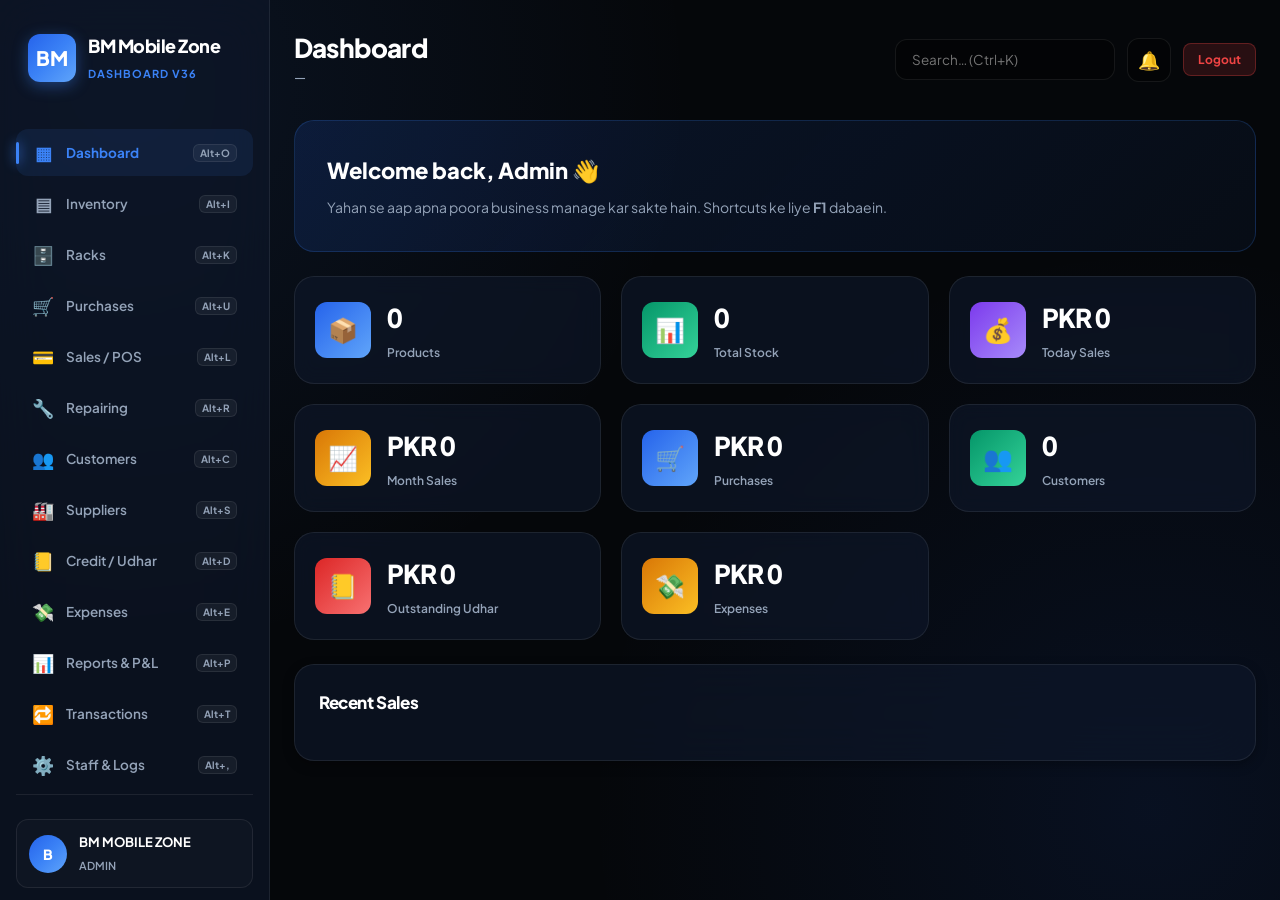
==== commit 1dcf2249: "Update dashboard.html" ====
--- a/dashboard.html
+++ b/dashboard.html
@@ -9,11 +9,13 @@
 
   <link rel="stylesheet" href="css/dashboard.css">
 
-  <!-- ===== PURCHASE ITEMS GRID HEADER STYLES (v34) ===== -->
+  <!-- ============================================================
+       PURCHASE ITEMS GRID + POS HELPERS (v36)
+       ============================================================ -->
   <style>
-    /* Purchase Invoice Modal — Items header + row grid */
+    /* ---------- Purchase Invoice Modal: Items grid ---------- */
     .items-header-labels,
-    .purchase-item-row {
+    .product-item-row {
       display: grid;
       grid-template-columns: 2fr 1.2fr 1.1fr 0.7fr 0.9fr 0.9fr 1.2fr 1.2fr 1fr 36px;
       gap: 6px;
@@ -42,24 +44,42 @@
       text-overflow: ellipsis;
     }
 
-    .purchase-item-row {
+    .product-item-row {
       padding: 6px 4px;
       border-bottom: 1px dashed #e5e7eb;
     }
 
-    .purchase-item-row input,
-    .purchase-item-row select {
+    .product-item-row input,
+    .product-item-row select {
       width: 100%;
-      min-width: 0;           /* grid mein overflow rokta hai */
+      min-width: 0;
       box-sizing: border-box;
       font-size: 12px;
       padding: 6px 6px;
     }
 
-    /* Chhoti screens par header chhup jaye, rows stack ho jayein */
+    .product-item-row .item-del-btn {
+      width: 32px;
+      height: 32px;
+      padding: 0;
+      border: none;
+      background: #fee2e2;
+      color: #dc2626;
+      border-radius: 6px;
+      font-size: 16px;
+      font-weight: 800;
+      cursor: pointer;
+      line-height: 1;
+    }
+
+    .product-item-row .item-del-btn:hover {
+      background: #fecaca;
+    }
+
+    /* ---------- Small screens: stack rows, hide header ---------- */
     @media (max-width: 1100px) {
       .items-header-labels { display: none; }
-      .purchase-item-row {
+      .product-item-row {
         grid-template-columns: 1fr 1fr;
         gap: 6px;
         padding: 10px 6px;
@@ -67,14 +87,120 @@
         border-radius: 8px;
         margin-bottom: 8px;
       }
-    }
-
-    /* Items list ka scroll container (agar JS mein wrapper ho) */
-    #purchaseItemsList,
-    .purchase-items-list {
-      max-height: 55vh;
+      .product-item-row .item-del-btn {
+        grid-column: span 2;
+        width: 100%;
+        height: 28px;
+      }
+    }
+
+    /* ---------- Purchase items scroll container ---------- */
+    #purchaseItemsHost {
+      max-height: calc(100vh - 400px);
       overflow-y: auto;
       padding-right: 4px;
+    }
+
+    /* ---------- POS: Paid quick buttons ---------- */
+    .paid-quick {
+      display: flex;
+      gap: 6px;
+      margin-top: 4px;
+    }
+    .paid-quick button {
+      flex: 1;
+      padding: 4px 8px;
+      font-size: 11px;
+      border-radius: 6px;
+      border: 1px solid #e5e7eb;
+      background: #f9fafb;
+      color: #374151;
+      cursor: pointer;
+      font-weight: 600;
+    }
+    .paid-quick button:hover {
+      background: #eef2ff;
+      border-color: #c7d2fe;
+      color: #4338ca;
+    }
+
+    /* ---------- POS: udhar warning ---------- */
+    #udharWarning {
+      display: none;
+      margin-top: 8px;
+      padding: 8px 10px;
+      background: #fef2f2;
+      border: 1px solid #fecaca;
+      border-radius: 6px;
+      color: #dc2626;
+      font-size: 12px;
+      font-weight: 600;
+      line-height: 1.4;
+    }
+
+    /* ---------- POS: Tax row toggle ---------- */
+    .tax-row-inner {
+      display: flex;
+      align-items: center;
+      gap: 8px;
+    }
+    .tax-row-inner input[type="number"] {
+      width: 60px;
+    }
+    .tax-row-inner label {
+      display: flex;
+      align-items: center;
+      gap: 4px;
+      font-size: 11px;
+      color: var(--muted, #6b7280);
+      cursor: pointer;
+    }
+
+    /* ---------- POS: cart mini table ---------- */
+    .cart-mini {
+      width: 100%;
+      border-collapse: collapse;
+      font-size: 12px;
+    }
+    .cart-mini th {
+      text-align: left;
+      font-size: 10px;
+      text-transform: uppercase;
+      color: #6b7280;
+      padding: 4px 3px;
+      border-bottom: 1px solid #e5e7eb;
+    }
+    .cart-mini td {
+      padding: 6px 3px;
+      border-bottom: 1px solid #f3f4f6;
+      vertical-align: middle;
+    }
+    .cart-mini .num { text-align: right; }
+
+    .qty-btn {
+      width: 22px;
+      height: 22px;
+      padding: 0;
+      border: 1px solid #e5e7eb;
+      background: #f9fafb;
+      border-radius: 5px;
+      font-weight: 700;
+      cursor: pointer;
+      line-height: 1;
+      font-size: 12px;
+    }
+    .qty-btn:hover { background: #eef2ff; }
+
+    /* ---------- POS: split payment button ---------- */
+    #btnSplitPayment {
+      background: #f9fafb;
+      border: 1px dashed #d1d5db;
+      color: #4338ca;
+      font-weight: 600;
+    }
+    #btnSplitPayment:hover {
+      background: #eef2ff;
+      border-color: #a5b4fc;
     }
   </style>
 </head>
@@ -86,7 +212,7 @@
       <div class="brand-logo">BM</div>
       <div>
         <h1>BM Mobile Zone</h1>
-        <small>Dashboard v34</small>
+        <small>Dashboard v36</small>
       </div>
     </div>
 
@@ -205,7 +331,7 @@
       </div>
     </section>
 
-    <!-- ============ MODULE: RACKS (UPDATED v34) ============ -->
+    <!-- ============ MODULE: RACKS ============ -->
     <section class="module" id="module-racks">
       <div class="toolbar">
         <h3>🗄️ Racks Management</h3>
@@ -260,26 +386,33 @@
       </div>
     </section>
 
-    <!-- ============ MODULE: SALES / POS ============ -->
+    <!-- ============ MODULE: SALES / POS (v36 UPDATED) ============ -->
     <section class="module" id="module-sales">
       <div class="toolbar">
         <h3>Sales / POS</h3>
         <div class="toolbar-actions">
           <button class="btn btn-ghost" id="btnSalesHistory">History</button>
           <button class="btn btn-ghost" id="btnRefreshSales">↻</button>
-          <button class="btn btn-ghost" id="btnHoldSale">Hold Sale</button>
-          <button class="btn btn-ghost" id="btnResumeSale">Resume</button>
+          <button class="btn btn-ghost" id="btnHoldSale">Hold Sale <span class="kbd">F6</span></button>
+          <button class="btn btn-ghost" id="btnResumeSale">Resume <span class="kbd">F7</span></button>
         </div>
       </div>
 
       <div class="pos-grid">
+        <!-- ---------- PRODUCT CARD ---------- -->
         <div class="card">
           <h4>Product</h4>
+
+          <input id="posProductSearch" class="form-input" placeholder="🔍 Search name / SKU / IMEI / brand… (F3)" style="margin-bottom:8px">
+          <input id="posBarcodeInput" class="form-input" placeholder="📷 Scan barcode / IMEI (Enter)" style="margin-bottom:8px">
+
           <select id="saleCategoryFilter" class="form-input"></select>
           <select id="saleProductSelect" class="form-input" style="margin-top:8px"></select>
+
           <button class="btn btn-primary" id="btnAddToCart" style="margin-top:8px;width:100%">Add to Cart <span class="kbd">F2</span></button>
         </div>
 
+        <!-- ---------- CUSTOMER CARD ---------- -->
         <div class="card">
           <h4>Customer</h4>
           <input id="saleCustName" class="form-input" list="posCustomerOptions" placeholder="Customer name (Walk-in)">
@@ -290,17 +423,66 @@
           </div>
         </div>
 
+        <!-- ---------- CART CARD ---------- -->
         <div class="card">
           <h4>Cart</h4>
           <div id="cartItems"></div>
           <hr>
+
           <div class="row"><span>Subtotal</span><b id="cartSubtotal">PKR 0</b></div>
-          <div class="row"><span>Discount</span><input id="saleDiscount" type="number" value="0" style="width:80px"></div>
-          <div class="row"><span>Type</span><select id="saleDiscountType"><option value="amt">PKR</option><option value="pct">%</option></select></div>
-          <div class="row"><span>Total</span><b id="cartTotal">PKR 0</b></div>
-          <div class="row"><span>Paid</span><input id="salePaid" type="number" value="0" style="width:100px"></div>
-          <div class="row"><span>Method</span><select id="salePaymentMethod"><option>Cash</option><option>Card</option><option>JazzCash</option><option>EasyPaisa</option></select></div>
-          <div id="udharWarning" style="display:none;color:#dc2626;font-size:12px;margin-top:6px">⚠️ Udhar (Balance) rahega!</div>
+
+          <div class="row"><span>Line Discount</span><b id="cartLineDisc">PKR 0</b></div>
+
+          <div class="row">
+            <span>Bill Discount</span>
+            <input id="saleDiscount" type="number" value="0" style="width:70px">
+            <select id="saleDiscountType" style="width:60px">
+              <option value="amt">PKR</option>
+              <option value="pct">%</option>
+            </select>
+          </div>
+          <div class="row"><span>Bill Disc. Amt</span><b id="cartBillDisc">PKR 0</b></div>
+
+          <div class="row tax-row-inner" id="cartTaxRow" style="display:none">
+            <span>Tax</span>
+            <b id="cartTax" style="margin-left:auto">PKR 0</b>
+          </div>
+          <div class="row tax-row-inner">
+            <span>Tax %</span>
+            <input id="posTaxRate" type="number" value="0">
+            <label><input type="checkbox" id="posTaxEnabled"> Enable</label>
+          </div>
+
+          <div class="row" style="font-size:15px;margin-top:6px">
+            <span><b>Total</b></span>
+            <b id="cartTotal" style="color:var(--primary)">PKR 0</b>
+          </div>
+
+          <div class="row" style="margin-top:8px">
+            <span>Paid</span>
+            <input id="salePaid" type="number" value="0" style="width:110px;font-weight:700" placeholder="Manual entry">
+          </div>
+          <div class="paid-quick">
+            <button type="button" onclick="setPaidFull()">💯 Full</button>
+            <button type="button" onclick="setPaidZero()">0 Zero</button>
+          </div>
+
+          <div class="row" style="margin-top:8px">
+            <span>Method</span>
+            <select id="salePaymentMethod">
+              <option>Cash</option>
+              <option>Card</option>
+              <option>JazzCash</option>
+              <option>EasyPaisa</option>
+              <option>Bank</option>
+              <option>Udhar / Credit</option>
+            </select>
+          </div>
+
+          <button class="btn btn-ghost" id="btnSplitPayment" style="width:100%;margin-top:6px">💳 Split Payment</button>
+
+          <div id="udharWarning">⚠️ Udhar (Balance) rahega!</div>
+
           <button class="btn btn-primary" id="btnSaveSale" style="width:100%;margin-top:12px">Save Sale <span class="kbd">F4</span></button>
         </div>
       </div>
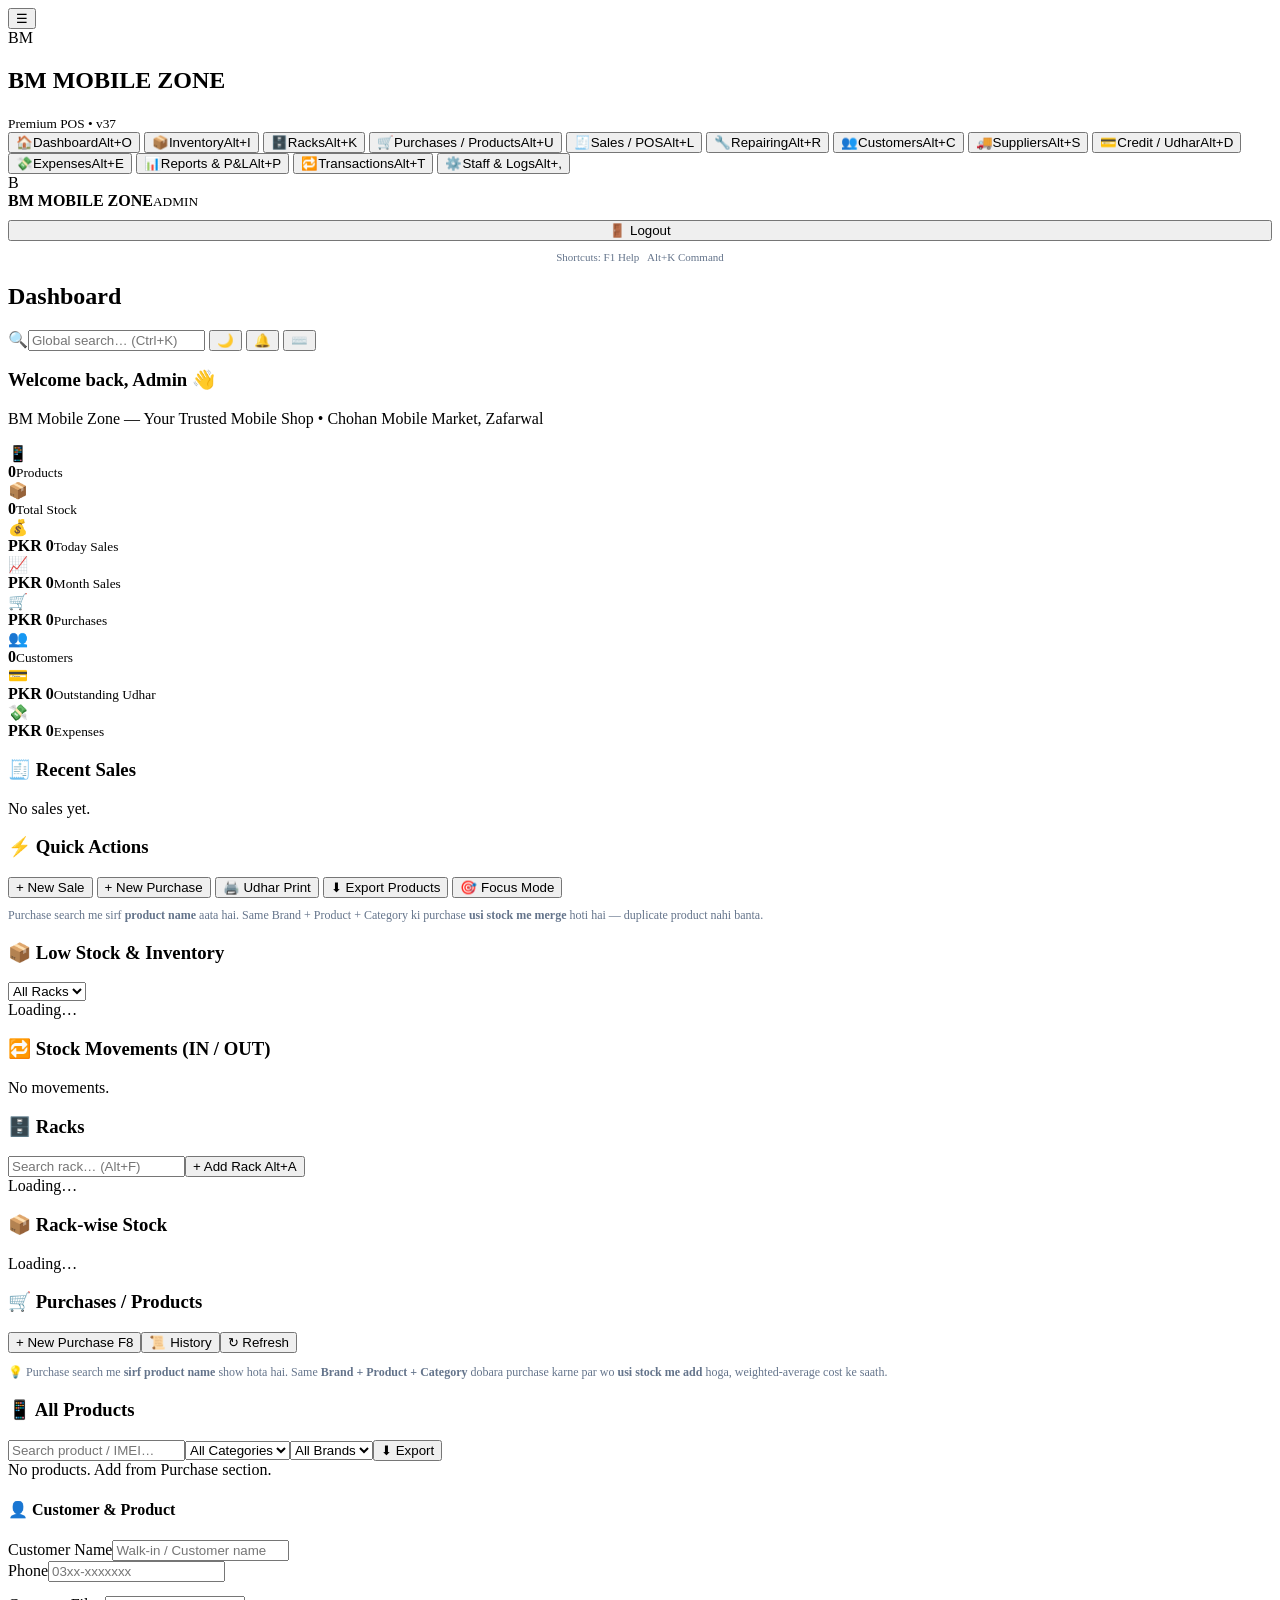
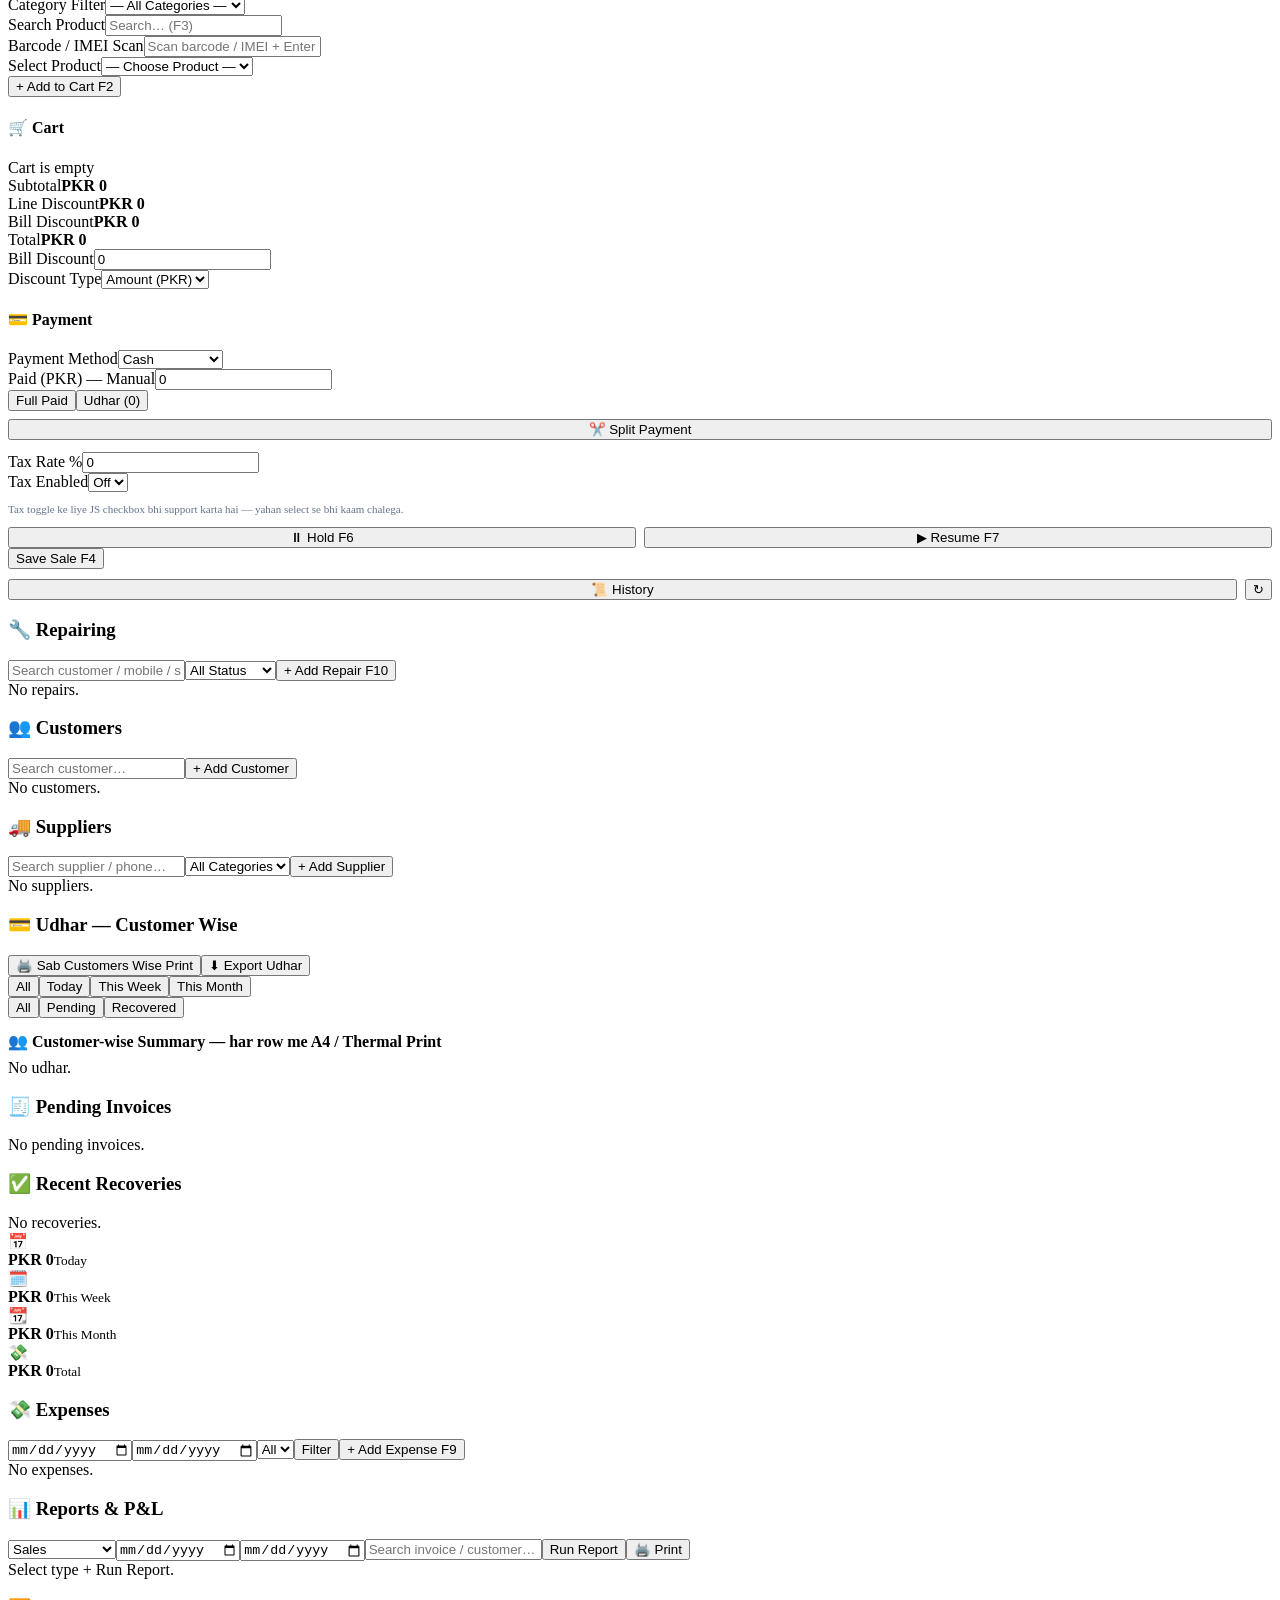
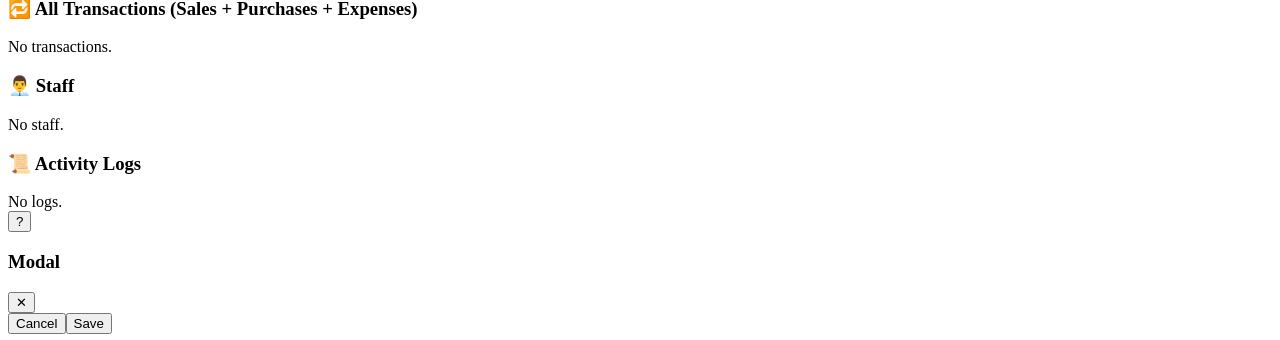
==== commit ab0b7af5: "Update dashboard.html" ====
--- a/dashboard.html
+++ b/dashboard.html
@@ -1,658 +1,206 @@
 <!DOCTYPE html>
 <html lang="en">
 <head>
-  <meta charset="UTF-8">
-  <meta name="viewport" content="width=device-width, initial-scale=1.0">
-  <title>Dashboard — BM Mobile Zone</title>
-  <link rel="preconnect" href="https://fonts.googleapis.com">
-  <link href="https://fonts.googleapis.com/css2?family=Inter:wght@400;500;600;700;800&family=Jameel+Noori+Nastaleeq&display=swap" rel="stylesheet">
-
-  <link rel="stylesheet" href="css/dashboard.css">
-
-  <!-- ============================================================
-       PURCHASE ITEMS GRID + POS HELPERS (v36)
-       ============================================================ -->
-  <style>
-    /* ---------- Purchase Invoice Modal: Items grid ---------- */
-    .items-header-labels,
-    .product-item-row {
-      display: grid;
-      grid-template-columns: 2fr 1.2fr 1.1fr 0.7fr 0.9fr 0.9fr 1.2fr 1.2fr 1fr 36px;
-      gap: 6px;
-      align-items: center;
-    }
-
-    .items-header-labels {
-      padding: 8px 6px;
-      margin-bottom: 6px;
-      background: #f3f4f6;
-      border: 1px solid #e5e7eb;
-      border-radius: 8px;
-      font-size: 11px;
-      font-weight: 700;
-      color: #4b5563;
-      text-transform: uppercase;
-      letter-spacing: .04em;
-      position: sticky;
-      top: 0;
-      z-index: 2;
-    }
-
-    .items-header-labels span {
-      white-space: nowrap;
-      overflow: hidden;
-      text-overflow: ellipsis;
-    }
-
-    .product-item-row {
-      padding: 6px 4px;
-      border-bottom: 1px dashed #e5e7eb;
-    }
-
-    .product-item-row input,
-    .product-item-row select {
-      width: 100%;
-      min-width: 0;
-      box-sizing: border-box;
-      font-size: 12px;
-      padding: 6px 6px;
-    }
-
-    .product-item-row .item-del-btn {
-      width: 32px;
-      height: 32px;
-      padding: 0;
-      border: none;
-      background: #fee2e2;
-      color: #dc2626;
-      border-radius: 6px;
-      font-size: 16px;
-      font-weight: 800;
-      cursor: pointer;
-      line-height: 1;
-    }
-
-    .product-item-row .item-del-btn:hover {
-      background: #fecaca;
-    }
-
-    /* ---------- Small screens: stack rows, hide header ---------- */
-    @media (max-width: 1100px) {
-      .items-header-labels { display: none; }
-      .product-item-row {
-        grid-template-columns: 1fr 1fr;
-        gap: 6px;
-        padding: 10px 6px;
-        border: 1px solid #e5e7eb;
-        border-radius: 8px;
-        margin-bottom: 8px;
-      }
-      .product-item-row .item-del-btn {
-        grid-column: span 2;
-        width: 100%;
-        height: 28px;
-      }
-    }
-
-    /* ---------- Purchase items scroll container ---------- */
-    #purchaseItemsHost {
-      max-height: calc(100vh - 400px);
-      overflow-y: auto;
-      padding-right: 4px;
-    }
-
-    /* ---------- POS: Paid quick buttons ---------- */
-    .paid-quick {
-      display: flex;
-      gap: 6px;
-      margin-top: 4px;
-    }
-    .paid-quick button {
-      flex: 1;
-      padding: 4px 8px;
-      font-size: 11px;
-      border-radius: 6px;
-      border: 1px solid #e5e7eb;
-      background: #f9fafb;
-      color: #374151;
-      cursor: pointer;
-      font-weight: 600;
-    }
-    .paid-quick button:hover {
-      background: #eef2ff;
-      border-color: #c7d2fe;
-      color: #4338ca;
-    }
-
-    /* ---------- POS: udhar warning ---------- */
-    #udharWarning {
-      display: none;
-      margin-top: 8px;
-      padding: 8px 10px;
-      background: #fef2f2;
-      border: 1px solid #fecaca;
-      border-radius: 6px;
-      color: #dc2626;
-      font-size: 12px;
-      font-weight: 600;
-      line-height: 1.4;
-    }
-
-    /* ---------- POS: Tax row toggle ---------- */
-    .tax-row-inner {
-      display: flex;
-      align-items: center;
-      gap: 8px;
-    }
-    .tax-row-inner input[type="number"] {
-      width: 60px;
-    }
-    .tax-row-inner label {
-      display: flex;
-      align-items: center;
-      gap: 4px;
-      font-size: 11px;
-      color: var(--muted, #6b7280);
-      cursor: pointer;
-    }
-
-    /* ---------- POS: cart mini table ---------- */
-    .cart-mini {
-      width: 100%;
-      border-collapse: collapse;
-      font-size: 12px;
-    }
-    .cart-mini th {
-      text-align: left;
-      font-size: 10px;
-      text-transform: uppercase;
-      color: #6b7280;
-      padding: 4px 3px;
-      border-bottom: 1px solid #e5e7eb;
-    }
-    .cart-mini td {
-      padding: 6px 3px;
-      border-bottom: 1px solid #f3f4f6;
-      vertical-align: middle;
-    }
-    .cart-mini .num { text-align: right; }
-
-    .qty-btn {
-      width: 22px;
-      height: 22px;
-      padding: 0;
-      border: 1px solid #e5e7eb;
-      background: #f9fafb;
-      border-radius: 5px;
-      font-weight: 700;
-      cursor: pointer;
-      line-height: 1;
-      font-size: 12px;
-    }
-    .qty-btn:hover { background: #eef2ff; }
-
-    /* ---------- POS: split payment button ---------- */
-    #btnSplitPayment {
-      background: #f9fafb;
-      border: 1px dashed #d1d5db;
-      color: #4338ca;
-      font-weight: 600;
-    }
-    #btnSplitPayment:hover {
-      background: #eef2ff;
-      border-color: #a5b4fc;
-    }
-  </style>
+<meta charset="UTF-8">
+<meta name="viewport" content="width=device-width, initial-scale=1.0">
+<title>BM Mobile Zone — Dashboard v37 Premium</title>
+<link rel="stylesheet" href="./dashboard.css">
 </head>
-<body>
-
+<body data-module="overview">
+<div class="dashboard">
+  <button id="sidebarHandle" class="sidebar-handle" aria-label="Toggle sidebar">☰</button>
   <!-- ============ SIDEBAR ============ -->
-  <aside class="sidebar" id="mainSidebar">
-    <div class="sidebar-brand">
-      <div class="brand-logo">BM</div>
-      <div>
-        <h1>BM Mobile Zone</h1>
-        <small>Dashboard v36</small>
-      </div>
-    </div>
-
+  <aside id="mainSidebar" class="sidebar">
+    <div class="sidebar-brand"><div class="brand-logo">BM</div><div><h1>BM MOBILE ZONE</h1><small>Premium POS • v37</small></div></div>
     <nav class="sidebar-nav">
-      <button class="nav-item active" data-module="overview">
-        <span class="nav-icon">▦</span> <span>Dashboard</span> <span class="kbd">Alt+O</span>
-      </button>
-      <button class="nav-item" data-module="inventory">
-        <span class="nav-icon">▤</span> <span>Inventory</span> <span class="kbd">Alt+I</span>
-      </button>
-      <button class="nav-item" data-module="racks">
-        <span class="nav-icon">🗄️</span> <span>Racks</span> <span class="kbd">Alt+K</span>
-      </button>
-      <button class="nav-item" data-module="purchases">
-        <span class="nav-icon">🛒</span> <span>Purchases</span> <span class="kbd">Alt+U</span>
-      </button>
-      <button class="nav-item" data-module="sales">
-        <span class="nav-icon">💳</span> <span>Sales / POS</span> <span class="kbd">Alt+L</span>
-      </button>
-      <button class="nav-item" data-module="repairing">
-        <span class="nav-icon">🔧</span> <span>Repairing</span> <span class="kbd">Alt+R</span>
-      </button>
-      <button class="nav-item" data-module="customers">
-        <span class="nav-icon">👥</span> <span>Customers</span> <span class="kbd">Alt+C</span>
-      </button>
-      <button class="nav-item" data-module="suppliers">
-        <span class="nav-icon">🏭</span> <span>Suppliers</span> <span class="kbd">Alt+S</span>
-      </button>
-      <button class="nav-item" data-module="credit">
-        <span class="nav-icon">📒</span> <span>Credit / Udhar</span> <span class="kbd">Alt+D</span>
-      </button>
-      <button class="nav-item" data-module="expenses">
-        <span class="nav-icon">💸</span> <span>Expenses</span> <span class="kbd">Alt+E</span>
-      </button>
-      <button class="nav-item" data-module="reports">
-        <span class="nav-icon">📊</span> <span>Reports & P&L</span> <span class="kbd">Alt+P</span>
-      </button>
-      <button class="nav-item" data-module="transactions">
-        <span class="nav-icon">🔁</span> <span>Transactions</span> <span class="kbd">Alt+T</span>
-      </button>
-      <button class="nav-item" data-module="settings">
-        <span class="nav-icon">⚙️</span> <span>Staff & Logs</span> <span class="kbd">Alt+,</span>
-      </button>
+      <button class="nav-item active" data-module="overview"><span class="nav-icon">🏠</span>Dashboard<span class="kbd">Alt+O</span></button>
+      <button class="nav-item" data-module="inventory"><span class="nav-icon">📦</span>Inventory<span class="kbd">Alt+I</span></button>
+      <button class="nav-item" data-module="racks"><span class="nav-icon">🗄️</span>Racks<span class="kbd">Alt+K</span></button>
+      <button class="nav-item" data-module="purchases"><span class="nav-icon">🛒</span>Purchases / Products<span class="kbd">Alt+U</span></button>
+      <button class="nav-item" data-module="sales"><span class="nav-icon">🧾</span>Sales / POS<span class="kbd">Alt+L</span></button>
+      <button class="nav-item" data-module="repairing"><span class="nav-icon">🔧</span>Repairing<span class="kbd">Alt+R</span></button>
+      <button class="nav-item" data-module="customers"><span class="nav-icon">👥</span>Customers<span class="kbd">Alt+C</span></button>
+      <button class="nav-item" data-module="suppliers"><span class="nav-icon">🚚</span>Suppliers<span class="kbd">Alt+S</span></button>
+      <button class="nav-item" data-module="credit"><span class="nav-icon">💳</span>Credit / Udhar<span class="kbd">Alt+D</span></button>
+      <button class="nav-item" data-module="expenses"><span class="nav-icon">💸</span>Expenses<span class="kbd">Alt+E</span></button>
+      <button class="nav-item" data-module="reports"><span class="nav-icon">📊</span>Reports &amp; P&amp;L<span class="kbd">Alt+P</span></button>
+      <button class="nav-item" data-module="transactions"><span class="nav-icon">🔁</span>Transactions<span class="kbd">Alt+T</span></button>
+      <button class="nav-item" data-module="settings"><span class="nav-icon">⚙️</span>Staff &amp; Logs<span class="kbd">Alt+,</span></button>
     </nav>
-
     <div class="sidebar-footer">
-      <div class="user-chip">
-        <div class="avatar" id="userAvatar">B</div>
-        <div>
-          <b id="userName">BM MOBILE ZONE</b>
-          <small id="userRole">ADMIN</small>
-        </div>
-      </div>
+      <div class="user-chip"><div class="avatar" id="userAvatar">B</div><div><b id="userName">BM MOBILE ZONE</b><small id="userRole">ADMIN</small></div></div>
+      <button id="logoutBtn" class="btn btn-danger" style="width:100%;margin-top:10px">🚪 Logout</button>
+      <p style="font-size:11px;color:var(--muted,#64748B);text-align:center;margin:10px 0 0">Shortcuts: <span class="kbd">F1</span> Help &nbsp; <span class="kbd">Alt+K</span> Command</p>
     </div>
   </aside>
 
-  <button class="sidebar-handle" id="sidebarHandle" title="Menu">☰</button>
-
   <!-- ============ MAIN ============ -->
   <main class="main">
-
-    <!-- Topbar -->
     <header class="topbar">
-      <div>
-        <h2 id="pageTitle">Dashboard</h2>
-        <small id="todayDate">—</small>
-      </div>
+      <div><h2 id="pageTitle">Dashboard</h2><small id="todayDate"></small></div>
       <div class="topbar-right">
-        <div class="search-bar">
-          <input placeholder="Search… (Ctrl+K)" type="search">
+        <label class="search-bar">🔍<input type="search" placeholder="Global search… (Ctrl+K)"></label>
+        <button id="themeToggle" class="theme-toggle" title="Dark / Light mode">🌙</button>
+        <button class="icon-btn" title="Pending Udhar" onclick="document.getElementById('notifPanel').classList.toggle('open')">🔔<span class="badge" id="notifBadge" style="display:none">0</span></button>
+        <button class="icon-btn" title="Keyboard shortcuts (F1)" onclick="document.dispatchEvent(new KeyboardEvent('keydown',{key:'F1'}))">⌨️</button>
+      </div>
+    </header>
+    <div id="notifPanel" class="notif-panel"></div>
+
+    <!-- OVERVIEW -->
+    <section id="module-overview" class="module active">
+      <div class="welcome-card"><h3>Welcome back, <span id="welcomeName">Admin</span> 👋</h3><p>BM Mobile Zone — Your Trusted Mobile Shop • Chohan Mobile Market, Zafarwal</p></div>
+      <div class="stats-grid">
+        <div class="stat"><div class="stat-icon blue">📱</div><div><strong id="stProducts">0</strong><small>Products</small></div></div>
+        <div class="stat"><div class="stat-icon green">📦</div><div><strong id="stStock">0</strong><small>Total Stock</small></div></div>
+        <div class="stat"><div class="stat-icon orange">💰</div><div><strong id="stTodaySales">PKR 0</strong><small>Today Sales</small></div></div>
+        <div class="stat"><div class="stat-icon purple">📈</div><div><strong id="stMonthSales">PKR 0</strong><small>Month Sales</small></div></div>
+        <div class="stat"><div class="stat-icon teal">🛒</div><div><strong id="stPurchases">PKR 0</strong><small>Purchases</small></div></div>
+        <div class="stat"><div class="stat-icon pink">👥</div><div><strong id="stCustomers">0</strong><small>Customers</small></div></div>
+        <div class="stat"><div class="stat-icon red">💳</div><div><strong id="stOutstanding">PKR 0</strong><small>Outstanding Udhar</small></div></div>
+        <div class="stat"><div class="stat-icon orange">💸</div><div><strong id="stExpenses">PKR 0</strong><small>Expenses</small></div></div>
+      </div>
+      <div class="card"><h3>🧾 Recent Sales</h3><div id="recentSales"><div class="empty">No sales yet.</div></div></div>
+      <div class="card"><h3>⚡ Quick Actions</h3><div class="toolbar-actions">
+        <button class="btn btn-primary" onclick="document.querySelector('[data-module=&quot;sales&quot;]').click()">+ New Sale</button>
+        <button class="btn btn-ghost" onclick="document.querySelector('[data-module=&quot;purchases&quot;]').click()">+ New Purchase</button>
+        <button class="btn btn-ghost" onclick="document.querySelector('[data-module=&quot;credit&quot;]').click()">🖨️ Udhar Print</button>
+        <button class="btn btn-ghost" onclick="window.quickExportProducts && window.quickExportProducts()">⬇ Export Products</button>
+        <button class="btn btn-ghost" onclick="window.toggleFocusMode && window.toggleFocusMode()">🎯 Focus Mode</button>
+      </div><p style="font-size:12px;color:var(--muted,#64748B);margin-top:10px">Purchase search me sirf <b>product name</b> aata hai. Same Brand + Product + Category ki purchase <b>usi stock me merge</b> hoti hai — duplicate product nahi banta.</p></div>
+    </section>
+
+    <!-- INVENTORY -->
+    <section id="module-inventory" class="module">
+      <div class="card"><div class="toolbar"><h3>📦 Low Stock &amp; Inventory</h3><select id="inventoryRackFilter" class="form-input"><option value="">All Racks</option></select></div><div id="lowStockTable"><div class="empty">Loading…</div></div></div>
+      <div class="card"><h3>🔁 Stock Movements (IN / OUT)</h3><div id="movementsTable"><div class="empty">No movements.</div></div></div>
+    </section>
+
+    <!-- RACKS -->
+    <section id="module-racks" class="module">
+      <div class="card"><div class="toolbar"><h3>🗄️ Racks</h3><div class="toolbar-actions"><input id="rackSearchInput" class="form-input" placeholder="Search rack… (Alt+F)"><button id="btnAddRack" class="btn btn-primary">+ Add Rack <span class="kbd">Alt+A</span></button></div></div><div id="racksTable"><div class="empty">Loading…</div></div></div>
+      <div class="card"><h3>📦 Rack-wise Stock</h3><div id="rackStockTable"><div class="empty">Loading…</div></div></div>
+    </section>
+
+    <!-- PURCHASES / PRODUCTS -->
+    <section id="module-purchases" class="module">
+      <div class="card"><div class="toolbar"><h3>🛒 Purchases / Products</h3><div class="toolbar-actions"><button id="btnNewPurchase" class="btn btn-primary">+ New Purchase <span class="kbd">F8</span></button><button id="btnPurchasesHistory" class="btn btn-ghost">📜 History</button><button id="btnRefreshPurchases" class="btn btn-ghost">↻ Refresh</button></div></div>
+        <p style="font-size:12px;color:var(--muted,#64748B)">💡 Purchase search me <b>sirf product name</b> show hota hai. Same <b>Brand + Product + Category</b> dobara purchase karne par wo <b>usi stock me add</b> hoga, weighted-average cost ke saath.</p>
+        <div id="purchasesHistoryBox" hidden><div id="purchasesTable"><div class="empty">No purchases yet.</div></div></div></div>
+      <div class="card"><div class="toolbar"><h3>📱 All Products</h3><div class="toolbar-actions"><input id="productSearch" class="form-input" placeholder="Search product / IMEI…"><select id="productFilterCat" class="form-input"><option value="">All Categories</option></select><select id="productFilterBrand" class="form-input"><option value="">All Brands</option></select><button class="btn btn-ghost" onclick="window.quickExportProducts && window.quickExportProducts()">⬇ Export</button></div></div><div id="productsTable"><div class="empty">No products. Add from Purchase section.</div></div><div id="productBulkBar" class="bulk-bar" style="display:none"><span><span id="productSelCount">0</span> selected</span><button class="btn btn-danger btn-sm" onclick="window.bulkDeleteProducts && window.bulkDeleteProducts()">Delete Selected</button></div></div>
+    </section>
+
+    <!-- SALES / POS -->
+    <section id="module-sales" class="module">
+      <div class="pos-grid">
+        <div class="card"><h4>👤 Customer &amp; Product</h4>
+          <div class="form-grid"><div class="field"><label>Customer Name</label><input id="saleCustName" list="posCustomerOptions" placeholder="Walk-in / Customer name"><datalist id="posCustomerOptions"></datalist></div><div class="field"><label>Phone</label><input id="saleCustPhone" placeholder="03xx-xxxxxxx"></div></div>
+          <div id="previousDueBox" style="display:none;margin-top:10px;padding:10px;background:#FEF2F2;border:1px solid #FECACA;border-radius:8px;font-size:13px">Previous Udhar: <b id="previousDueAmount">PKR 0</b></div>
+          <div class="field" style="margin-top:14px"><label>Category Filter</label><select id="saleCategoryFilter"><option value="">— All Categories —</option></select></div>
+          <div class="field"><label>Search Product</label><input id="posProductSearch" placeholder="Search… (F3)"></div>
+          <div class="field"><label>Barcode / IMEI Scan</label><input id="posBarcodeInput" placeholder="Scan barcode / IMEI + Enter"></div>
+          <div class="field"><label>Select Product</label><select id="saleProductSelect"><option value="">— Choose Product —</option></select></div>
+          <button id="btnAddToCart" class="btn btn-primary">+ Add to Cart <span class="kbd">F2</span></button>
         </div>
-        <button class="icon-btn" id="notifBtn" title="Notifications">🔔 <span id="notifBadge" class="badge" style="display:none">0</span></button>
-        <button class="btn btn-danger btn-sm" id="logoutBtn">Logout</button>
-      </div>
-    </header>
-
-    <div class="notif-panel" id="notifPanel"></div>
-
-    <!-- ============ MODULE: OVERVIEW ============ -->
-    <section class="module active" id="module-overview">
-      <div class="welcome-card">
-        <h3>Welcome back, <span id="welcomeName">Admin</span> 👋</h3>
-        <p>Yahan se aap apna poora business manage kar sakte hain. Shortcuts ke liye <b>F1</b> dabaein.</p>
-      </div>
-
-      <div class="stats-grid">
-        <div class="stat"><div class="stat-icon blue">📦</div><div><strong id="stProducts">0</strong><small>Products</small></div></div>
-        <div class="stat"><div class="stat-icon green">📊</div><div><strong id="stStock">0</strong><small>Total Stock</small></div></div>
-        <div class="stat"><div class="stat-icon purple">💰</div><div><strong id="stTodaySales">PKR 0</strong><small>Today Sales</small></div></div>
-        <div class="stat"><div class="stat-icon orange">📈</div><div><strong id="stMonthSales">PKR 0</strong><small>Month Sales</small></div></div>
-        <div class="stat"><div class="stat-icon blue">🛒</div><div><strong id="stPurchases">PKR 0</strong><small>Purchases</small></div></div>
-        <div class="stat"><div class="stat-icon green">👥</div><div><strong id="stCustomers">0</strong><small>Customers</small></div></div>
-        <div class="stat"><div class="stat-icon red">📒</div><div><strong id="stOutstanding">PKR 0</strong><small>Outstanding Udhar</small></div></div>
-        <div class="stat"><div class="stat-icon orange">💸</div><div><strong id="stExpenses">PKR 0</strong><small>Expenses</small></div></div>
-      </div>
-
-      <div class="card">
-        <h3>Recent Sales</h3>
-        <div id="recentSales"></div>
-      </div>
-    </section>
-
-    <!-- ============ MODULE: INVENTORY ============ -->
-    <section class="module" id="module-inventory">
-      <div class="toolbar">
-        <h3>Inventory</h3>
-        <select id="inventoryRackFilter" class="form-input"><option value="">All Racks</option></select>
-      </div>
-      <div class="card">
-        <h4>Low Stock / All Products</h4>
-        <div id="lowStockTable"></div>
-      </div>
-      <div class="card">
-        <h4>Recent Movements</h4>
-        <div id="movementsTable"></div>
-      </div>
-    </section>
-
-    <!-- ============ MODULE: RACKS ============ -->
-    <section class="module" id="module-racks">
-      <div class="toolbar">
-        <h3>🗄️ Racks Management</h3>
-        <div class="toolbar-actions">
-          <input id="rackSearchInput" class="form-input" placeholder="🔍 Search racks... (Alt+F)" style="min-width:220px">
-          <button class="btn btn-primary" id="btnAddRack" title="Add new rack (Alt+A)">+ Add Rack <span class="kbd">Alt+A</span></button>
+        <div class="card"><h4>🛒 Cart</h4><div id="cartItems"><div class="empty">Cart is empty</div></div>
+          <div class="row"><span>Subtotal</span><b id="cartSubtotal">PKR 0</b></div>
+          <div class="row"><span>Line Discount</span><b id="cartLineDisc">PKR 0</b></div>
+          <div class="row"><span>Bill Discount</span><b id="cartBillDisc">PKR 0</b></div>
+          <div class="row" id="cartTaxRow" style="display:none"><span>Tax</span><b id="cartTax">PKR 0</b></div>
+          <div class="row"><span>Total</span><b id="cartTotal">PKR 0</b></div>
+          <div class="field"><label>Bill Discount</label><input id="saleDiscount" type="number" value="0"></div>
+          <div class="field"><label>Discount Type</label><select id="saleDiscountType"><option value="amt">Amount (PKR)</option><option value="pct">Percent (%)</option></select></div>
         </div>
-      </div>
-
-      <div class="card">
-        <div style="display:flex;justify-content:space-between;align-items:center;margin-bottom:10px;flex-wrap:wrap;gap:8px">
-          <h4 style="margin:0">All Racks</h4>
-          <small style="color:var(--muted)">
-            <b>Alt+A</b> Add &nbsp;·&nbsp; <b>Alt+E</b> Edit &nbsp;·&nbsp; <b>Alt+V</b> View &nbsp;·&nbsp; <b>Alt+D</b> Delete &nbsp;·&nbsp; <b>Alt+F</b> Search
-          </small>
+        <div class="card"><h4>💳 Payment</h4>
+          <div class="field"><label>Payment Method</label><select id="salePaymentMethod"><option>Cash</option><option>Card</option><option>Easypaisa</option><option>JazzCash</option><option>Bank</option><option>Udhar / Credit</option></select></div>
+          <div class="field"><label>Paid (PKR) — Manual</label><input id="salePaid" type="number" value="0"></div>
+          <div class="paid-quick"><button type="button" onclick="window.setPaidFull && window.setPaidFull()">Full Paid</button><button type="button" onclick="window.setPaidZero && window.setPaidZero()">Udhar (0)</button></div>
+          <button id="btnSplitPayment" class="btn btn-ghost" style="width:100%;margin-top:8px">✂️ Split Payment</button>
+          <div class="form-grid" style="margin-top:12px"><div class="field"><label>Tax Rate %</label><input id="posTaxRate" type="number" value="0"></div><div class="field"><label>Tax Enabled</label><select id="posTaxEnabled"><option value="false">Off</option><option value="true">On</option></select></div></div>
+          <p style="font-size:11px;color:var(--muted,#64748B)">Tax toggle ke liye JS checkbox bhi support karta hai — yahan select se bhi kaam chalega.</p>
+          <div id="udharWarning"></div>
+          <div style="display:flex;gap:8px;margin-top:12px"><button id="btnHoldSale" class="btn btn-ghost" style="flex:1">⏸ Hold <span class="kbd">F6</span></button><button id="btnResumeSale" class="btn btn-ghost" style="flex:1">▶ Resume <span class="kbd">F7</span></button></div>
+          <button id="btnSaveSale" class="btn btn-primary">Save Sale <span class="kbd">F4</span></button>
+          <div style="display:flex;gap:8px;margin-top:10px"><button id="btnSalesHistory" class="btn btn-ghost" style="flex:1">📜 History</button><button id="btnRefreshSales" class="btn btn-ghost">↻</button></div>
         </div>
-        <div id="racksTable"></div>
-      </div>
-
-      <div class="card">
-        <h4>📦 Rack-wise Stock Overview</h4>
-        <div id="rackStockTable"></div>
-      </div>
-    </section>
-
-    <!-- ============ MODULE: PURCHASES ============ -->
-    <section class="module" id="module-purchases">
-      <div class="toolbar">
-        <h3>Purchases / Products</h3>
-        <div class="toolbar-actions">
-          <button class="btn btn-ghost" id="btnPurchasesHistory">History</button>
-          <button class="btn btn-ghost" id="btnRefreshPurchases">↻</button>
-          <button class="btn btn-primary" id="btnNewPurchase">+ New Purchase <span class="kbd">F8</span></button>
-        </div>
-      </div>
-      <div class="card">
-        <h4>Products Catalog</h4>
-        <div class="toolbar">
-          <input id="productSearch" class="form-input" placeholder="Search products…">
-          <select id="productFilterCat" class="form-input"><option value="">All Categories</option></select>
-          <select id="productFilterBrand" class="form-input"><option value="">All Brands</option></select>
-        </div>
-        <div id="productsTable"></div>
-        <div class="bulk-bar" id="productBulkBar" style="display:none">
-          <span><b id="productSelCount">0</b> selected</span>
-          <button class="btn btn-danger btn-sm" onclick="bulkDeleteProducts()">Delete Selected</button>
-        </div>
-      </div>
-      <div class="card" id="purchasesHistoryBox" hidden>
-        <h4>Purchase History</h4>
-        <div id="purchasesTable"></div>
-      </div>
-    </section>
-
-    <!-- ============ MODULE: SALES / POS (v36 UPDATED) ============ -->
-    <section class="module" id="module-sales">
-      <div class="toolbar">
-        <h3>Sales / POS</h3>
-        <div class="toolbar-actions">
-          <button class="btn btn-ghost" id="btnSalesHistory">History</button>
-          <button class="btn btn-ghost" id="btnRefreshSales">↻</button>
-          <button class="btn btn-ghost" id="btnHoldSale">Hold Sale <span class="kbd">F6</span></button>
-          <button class="btn btn-ghost" id="btnResumeSale">Resume <span class="kbd">F7</span></button>
-        </div>
-      </div>
-
-      <div class="pos-grid">
-        <!-- ---------- PRODUCT CARD ---------- -->
-        <div class="card">
-          <h4>Product</h4>
-
-          <input id="posProductSearch" class="form-input" placeholder="🔍 Search name / SKU / IMEI / brand… (F3)" style="margin-bottom:8px">
-          <input id="posBarcodeInput" class="form-input" placeholder="📷 Scan barcode / IMEI (Enter)" style="margin-bottom:8px">
-
-          <select id="saleCategoryFilter" class="form-input"></select>
-          <select id="saleProductSelect" class="form-input" style="margin-top:8px"></select>
-
-          <button class="btn btn-primary" id="btnAddToCart" style="margin-top:8px;width:100%">Add to Cart <span class="kbd">F2</span></button>
-        </div>
-
-        <!-- ---------- CUSTOMER CARD ---------- -->
-        <div class="card">
-          <h4>Customer</h4>
-          <input id="saleCustName" class="form-input" list="posCustomerOptions" placeholder="Customer name (Walk-in)">
-          <datalist id="posCustomerOptions"></datalist>
-          <input id="saleCustPhone" class="form-input" placeholder="Phone" style="margin-top:8px">
-          <div id="previousDueBox" style="display:none;margin-top:8px;padding:8px;background:#fef2f2;border-radius:6px;color:#dc2626;font-size:13px">
-            Previous Due: <b id="previousDueAmount">PKR 0</b>
-          </div>
-        </div>
-
-        <!-- ---------- CART CARD ---------- -->
-        <div class="card">
-          <h4>Cart</h4>
-          <div id="cartItems"></div>
-          <hr>
-
-          <div class="row"><span>Subtotal</span><b id="cartSubtotal">PKR 0</b></div>
-
-          <div class="row"><span>Line Discount</span><b id="cartLineDisc">PKR 0</b></div>
-
-          <div class="row">
-            <span>Bill Discount</span>
-            <input id="saleDiscount" type="number" value="0" style="width:70px">
-            <select id="saleDiscountType" style="width:60px">
-              <option value="amt">PKR</option>
-              <option value="pct">%</option>
-            </select>
-          </div>
-          <div class="row"><span>Bill Disc. Amt</span><b id="cartBillDisc">PKR 0</b></div>
-
-          <div class="row tax-row-inner" id="cartTaxRow" style="display:none">
-            <span>Tax</span>
-            <b id="cartTax" style="margin-left:auto">PKR 0</b>
-          </div>
-          <div class="row tax-row-inner">
-            <span>Tax %</span>
-            <input id="posTaxRate" type="number" value="0">
-            <label><input type="checkbox" id="posTaxEnabled"> Enable</label>
-          </div>
-
-          <div class="row" style="font-size:15px;margin-top:6px">
-            <span><b>Total</b></span>
-            <b id="cartTotal" style="color:var(--primary)">PKR 0</b>
-          </div>
-
-          <div class="row" style="margin-top:8px">
-            <span>Paid</span>
-            <input id="salePaid" type="number" value="0" style="width:110px;font-weight:700" placeholder="Manual entry">
-          </div>
-          <div class="paid-quick">
-            <button type="button" onclick="setPaidFull()">💯 Full</button>
-            <button type="button" onclick="setPaidZero()">0 Zero</button>
-          </div>
-
-          <div class="row" style="margin-top:8px">
-            <span>Method</span>
-            <select id="salePaymentMethod">
-              <option>Cash</option>
-              <option>Card</option>
-              <option>JazzCash</option>
-              <option>EasyPaisa</option>
-              <option>Bank</option>
-              <option>Udhar / Credit</option>
-            </select>
-          </div>
-
-          <button class="btn btn-ghost" id="btnSplitPayment" style="width:100%;margin-top:6px">💳 Split Payment</button>
-
-          <div id="udharWarning">⚠️ Udhar (Balance) rahega!</div>
-
-          <button class="btn btn-primary" id="btnSaveSale" style="width:100%;margin-top:12px">Save Sale <span class="kbd">F4</span></button>
-        </div>
-      </div>
-
-      <div class="card" id="salesHistoryBox" hidden>
-        <h4>Sales History</h4>
-        <div id="salesHistoryTable"></div>
-      </div>
-    </section>
-
-    <!-- ============ MODULE: REPAIRING ============ -->
-    <section class="module" id="module-repairing">
-      <div class="toolbar">
-        <h3>Repairing</h3>
-        <div class="toolbar-actions">
-          <input id="repairSearch" class="form-input" placeholder="Search…">
-          <select id="repairStatusFilter" class="form-input">
-            <option value="">All Status</option>
-            <option>Received</option><option>In Progress</option><option>Ready</option><option>Delivered</option>
-          </select>
-          <button class="btn btn-primary" id="btnAddRepair">+ New Repair <span class="kbd">F10</span></button>
-        </div>
-      </div>
-      <div class="card"><div id="repairsTable"></div></div>
-    </section>
-
-    <!-- ============ MODULE: CUSTOMERS ============ -->
-    <section class="module" id="module-customers">
-      <div class="toolbar">
-        <h3>Customers</h3>
-        <div class="toolbar-actions">
-          <input id="custSearch" class="form-input" placeholder="Search customers…">
-          <button class="btn btn-primary" id="btnAddCustomer">+ Add Customer</button>
-        </div>
-      </div>
-      <div class="card">
-        <div id="customersTable"></div>
-        <div class="bulk-bar" id="custBulkBar" style="display:none">
-          <span><b id="custSelCount">0</b> selected</span>
-          <button class="btn btn-danger btn-sm" onclick="bulkDeleteCustomers()">Delete Selected</button>
-        </div>
-      </div>
-    </section>
-
-    <!-- ============ MODULE: SUPPLIERS ============ -->
-    <section class="module" id="module-suppliers">
-      <div class="toolbar">
-        <h3>Suppliers</h3>
-        <div class="toolbar-actions">
-          <input id="supplierSearch" class="form-input" placeholder="Search suppliers…">
-          <select id="supplierCategoryFilter" class="form-input"><option value="">All Categories</option></select>
-          <button class="btn btn-primary" id="btnAddSupplier">+ Add Supplier</button>
-        </div>
-      </div>
-      <div class="card"><div id="suppliersTable"></div></div>
-    </section>
-
-    <!-- ============ MODULE: CREDIT ============ -->
-    <section class="module" id="module-credit">
-      <div class="toolbar">
-        <h3>Credit / Udhar</h3>
-        <div class="toolbar-actions">
-          <button class="btn btn-ghost" id="btnPrintCreditAll">🖨️ Print All</button>
-        </div>
-      </div>
-
-      <div class="tabs" id="creditDateTabs">
-        <button class="active" data-range="all">All</button>
-        <button data-range="today">Today</button>
-        <button data-range="week">This Week</button>
-        <button data-range="month">This Month</button>
-      </div>
-      <div class="tabs" id="creditStatusTabs">
-        <button class="active" data-status="all">All</button>
-        <button data-status="pending">Pending</button>
-        <button data-status="received">Received</button>
-      </div>
-
-      <div class="card"><h4>Customer-wise Summary</h4><div id="creditSummaryTable"></div></div>
-      <div class="card"><h4>Pending Invoices</h4><div id="creditTable"></div></div>
-      <div class="card"><h4>Recent Recoveries</h4><div id="recoveriesTable"></div></div>
-    </section>
-
-    <!-- ============ MODULE: EXPENSES ============ -->
-    <section class="module" id="module-expenses">
-      <div class="toolbar">
-        <h3>Expenses</h3>
-        <div class="toolbar-actions">
-          <input type="date" id="expFilterFrom" class="form-input">
-          <input type="date" id="expFilterTo" class="form-input">
-          <select id="expFilterCat" class="form-input"><option value="">All</option></select>
-          <button class="btn btn-ghost" id="btnFilterExpenses">Filter</button>
-          <button class="btn btn-primary" id="btnAddExpense">+ Add Expense <span class="kbd">F9</span></button>
-        </div>
-      </div>
-
-      <div class="stats-grid">
-        <div class="stat"><div class="stat-icon blue">📅</div><div><strong id="expToday">PKR 0</strong><small>Today</small></div></div>
-        <div class="stat"><div class="stat-icon green">🗓️</div><div><strong id="expWeek">PKR 0</strong><small>This Week</small></div></div>
-        <div class="stat"><div class="stat-icon orange">📆</div><div><strong id="expMonth">PKR 0</strong><small>This Month</small></div></div>
-        <div class="stat"><div class="stat-icon red">💸</div><div><strong id="expTotal">PKR 0</strong><small>Total</small></div></div>
-      </div>
-
-      <div class="card"><div id="expensesTable"></div></div>
-    </section>
-
-    <!-- ============ MODULE: REPORTS ============ -->
-    <section class="module" id="module-reports">
-      <div class="toolbar">
-        <h3>Reports & P&L</h3>
-        <div class="toolbar-actions">
-          <button class="btn btn-ghost" id="btnPrintReport">🖨️ Print</button>
-          <button class="btn btn-primary" id="btnRunReport">Run Report</button>
-        </div>
-      </div>
-
-      <div class="card">
-        <div class="form-grid">
-          <div class="field"><label>Report Type</label>
-            <select id="reportType">
-              <option value="sales">Sales</option>
-              <option value="pl">Profit & Loss</option>
-              <option value="purchases">Purchases</option>
-              <option value="expenses">Expenses</option>
-              <option value="customer">Customers</option>
-            </select>
-          </div>
-          <div class="field"><label>From</label><input type="date" id="reportFrom"></div>
-          <div class="field"><label>To</label><input type="date" id="reportTo"></div>
-          <div class="field"><label>Search</label><input id="reportSearch" placeholder="Search…"></div>
-        </div>
-      </div>
-
-      <div class="stats-grid" id="plSummary" style="display:none"></div>
-      <div class="card"><div id="reportOutput"></div></div>
-    </section>
-
-    <!-- ============ MODULE: TRANSACTIONS ============ -->
-    <section class="module" id="module-transactions">
-      <div class="toolbar"><h3>Transactions</h3></div>
-      <div class="card"><div id="transactionsTable"></div></div>
-    </section>
-
-    <!-- ============ MODULE: SETTINGS ============ -->
-    <section class="module" id="module-settings">
-      <div class="toolbar"><h3>Staff & Logs</h3></div>
-      <div class="card"><h4>Staff Members</h4><div id="staffTable"></div></div>
-      <div class="card"><h4>Activity Logs</h4><div id="logsTable"></div></div>
-    </section>
-
+      </div>
+      <div class="card" id="salesHistoryBox" hidden><h3>📜 Sales History</h3><div id="salesHistoryTable"><div class="empty">No sales.</div></div></div>
+    </section>
+
+    <!-- REPAIRING -->
+    <section id="module-repairing" class="module">
+      <div class="card"><div class="toolbar"><h3>🔧 Repairing</h3><div class="toolbar-actions"><input id="repairSearch" class="form-input" placeholder="Search customer / mobile / slip…"><select id="repairStatusFilter" class="form-input"><option value="">All Status</option><option>Pending</option><option>In Progress</option><option>Ready</option><option>Delivered</option></select><button id="btnAddRepair" class="btn btn-primary">+ Add Repair <span class="kbd">F10</span></button></div></div><div id="repairsTable"><div class="empty">No repairs.</div></div></div>
+    </section>
+
+    <!-- CUSTOMERS -->
+    <section id="module-customers" class="module">
+      <div class="card"><div class="toolbar"><h3>👥 Customers</h3><div class="toolbar-actions"><input id="custSearch" class="form-input" placeholder="Search customer…"><button id="btnAddCustomer" class="btn btn-primary">+ Add Customer</button></div></div><div id="customersTable"><div class="empty">No customers.</div></div><div id="custBulkBar" class="bulk-bar" style="display:none"><span><span id="custSelCount">0</span> selected</span><button class="btn btn-danger btn-sm" onclick="window.bulkDeleteCustomers && window.bulkDeleteCustomers()">Delete Selected</button></div></div>
+    </section>
+
+    <!-- SUPPLIERS -->
+    <section id="module-suppliers" class="module">
+      <div class="card"><div class="toolbar"><h3>🚚 Suppliers</h3><div class="toolbar-actions"><input id="supplierSearch" class="form-input" placeholder="Search supplier / phone…"><select id="supplierCategoryFilter" class="form-input"><option value="">All Categories</option></select><button id="btnAddSupplier" class="btn btn-primary">+ Add Supplier</button></div></div><div id="suppliersTable"><div class="empty">No suppliers.</div></div></div>
+    </section>
+
+    <!-- CREDIT / UDHAR -->
+    <section id="module-credit" class="module">
+      <div class="card"><div class="toolbar"><h3>💳 Udhar — Customer Wise</h3><div class="toolbar-actions"><button class="btn btn-primary" onclick="window.printAllUdharCustomerWise && window.printAllUdharCustomerWise()">🖨️ Sab Customers Wise Print</button><button class="btn btn-ghost" onclick="window.quickExportUdhar && window.quickExportUdhar()">⬇ Export Udhar</button></div></div>
+        <div class="tabs" id="creditDateTabs"><button class="active" data-range="all">All</button><button data-range="today">Today</button><button data-range="week">This Week</button><button data-range="month">This Month</button></div>
+        <div class="tabs" id="creditStatusTabs"><button class="active" data-status="all">All</button><button data-status="pending">Pending</button><button data-status="recovered">Recovered</button></div>
+        <h4 style="margin:14px 0 8px">👥 Customer-wise Summary — har row me A4 / Thermal Print</h4><div id="creditSummaryTable"><div class="empty">No udhar.</div></div>
+      </div>
+      <div class="card"><h3>🧾 Pending Invoices</h3><div id="creditTable"><div class="empty">No pending invoices.</div></div></div>
+      <div class="card"><h3>✅ Recent Recoveries</h3><div id="recoveriesTable"><div class="empty">No recoveries.</div></div></div>
+    </section>
+
+    <!-- EXPENSES -->
+    <section id="module-expenses" class="module">
+      <div class="stats-grid"><div class="stat"><div class="stat-icon orange">📅</div><div><strong id="expToday">PKR 0</strong><small>Today</small></div></div><div class="stat"><div class="stat-icon purple">🗓️</div><div><strong id="expWeek">PKR 0</strong><small>This Week</small></div></div><div class="stat"><div class="stat-icon blue">📆</div><div><strong id="expMonth">PKR 0</strong><small>This Month</small></div></div><div class="stat"><div class="stat-icon red">💸</div><div><strong id="expTotal">PKR 0</strong><small>Total</small></div></div></div>
+      <div class="card"><div class="toolbar"><h3>💸 Expenses</h3><div class="toolbar-actions"><input id="expFilterFrom" type="date" class="form-input"><input id="expFilterTo" type="date" class="form-input"><select id="expFilterCat" class="form-input"><option value="">All</option></select><button id="btnFilterExpenses" class="btn btn-ghost">Filter</button><button id="btnAddExpense" class="btn btn-primary">+ Add Expense <span class="kbd">F9</span></button></div></div><div id="expensesTable"><div class="empty">No expenses.</div></div></div>
+    </section>
+
+    <!-- REPORTS -->
+    <section id="module-reports" class="module">
+      <div class="card"><div class="toolbar"><h3>📊 Reports &amp; P&amp;L</h3><div class="toolbar-actions"><select id="reportType" class="form-input"><option value="sales">Sales</option><option value="pl">P&amp;L Summary</option><option value="purchases">Purchases</option><option value="expenses">Expenses</option><option value="customer">Customers</option></select><input id="reportFrom" type="date" class="form-input"><input id="reportTo" type="date" class="form-input"><input id="reportSearch" class="form-input" placeholder="Search invoice / customer…"><button id="btnRunReport" class="btn btn-primary">Run Report</button><button id="btnPrintReport" class="btn btn-ghost">🖨️ Print</button></div></div><div id="plSummary" class="stats-grid" style="display:none"></div><div id="reportOutput"><div class="empty">Select type + Run Report.</div></div></div>
+    </section>
+
+    <!-- TRANSACTIONS -->
+    <section id="module-transactions" class="module"><div class="card"><h3>🔁 All Transactions (Sales + Purchases + Expenses)</h3><div id="transactionsTable"><div class="empty">No transactions.</div></div></div></section>
+
+    <!-- SETTINGS -->
+    <section id="module-settings" class="module"><div class="card"><h3>👨‍💼 Staff</h3><div id="staffTable"><div class="empty">No staff.</div></div></div><div class="card"><h3>📜 Activity Logs</h3><div id="logsTable"><div class="empty">No logs.</div></div></div></section>
   </main>
-
-  <!-- ============ MODAL ============ -->
-  <div class="modal-backdrop" id="modalBackdrop">
-    <div class="modal">
-      <header class="modal-header">
-        <h3 id="modalTitle">Modal</h3>
-        <button class="icon-btn" onclick="closeModal()">×</button>
-      </header>
-      <div class="modal-body" id="modalBody"></div>
-      <footer class="modal-footer">
-        <button class="btn btn-ghost" id="modalCancel">Cancel</button>
-        <button class="btn btn-primary" id="modalConfirm">Save</button>
-      </footer>
-    </div>
-  </div>
-
-  <!-- Toast host -->
-  <div id="toastHost" class="toast-host"></div>
-
-  <script type="module" src="js/dashboard.js"></script>
+</div>
+
+<button class="floating-help" title="Shortcuts (F1)" onclick="document.dispatchEvent(new KeyboardEvent('keydown',{key:'F1'}))">?</button>
+
+<!-- MODAL -->
+<div id="modalBackdrop" class="modal-backdrop"><div class="modal">
+  <div class="modal-header"><h3 id="modalTitle">Modal</h3><button class="icon-btn" onclick="document.getElementById('modalCancel').click()">✕</button></div>
+  <div id="modalBody" class="modal-body"></div>
+  <div class="modal-footer"><button id="modalCancel" class="btn btn-ghost">Cancel</button><button id="modalConfirm" class="btn btn-primary">Save</button></div>
+</div></div>
+<div id="toastHost" class="toast-host"></div>
+
+<!-- Dark mode + per-section theme (HTML-level, JS se independent backup) -->
+<script>
+(function(){
+  var saved = localStorage.getItem('bm_theme');
+  if(saved==='dark') document.documentElement.setAttribute('data-theme','dark');
+  function syncBtn(){ var b=document.getElementById('themeToggle'); if(b) b.textContent = document.documentElement.getAttribute('data-theme')==='dark' ? '☀️' : '🌙'; }
+  syncBtn();
+  document.getElementById('themeToggle')?.addEventListener('click', function(){
+    var dark = document.documentElement.getAttribute('data-theme')==='dark';
+    if(dark){ document.documentElement.removeAttribute('data-theme'); localStorage.setItem('bm_theme','light'); }
+    else { document.documentElement.setAttribute('data-theme','dark'); localStorage.setItem('bm_theme','dark'); }
+    syncBtn();
+  });
+  document.querySelectorAll('.nav-item[data-module]').forEach(function(btn){ btn.addEventListener('click', function(){ document.body.dataset.module = btn.dataset.module; }); });
+  // posTaxEnabled: JS .checked padhta hai — select ko checkbox jaisa behave karwao
+  var taxSel = document.getElementById('posTaxEnabled');
+  if(taxSel){ Object.defineProperty(taxSel,'checked',{get:function(){return this.value==='true'},set:function(v){this.value=v?'true':'false'}}); }
+})();
+</script>
+<script type="module" src="./dashboard.js"></script>
 </body>
 </html>
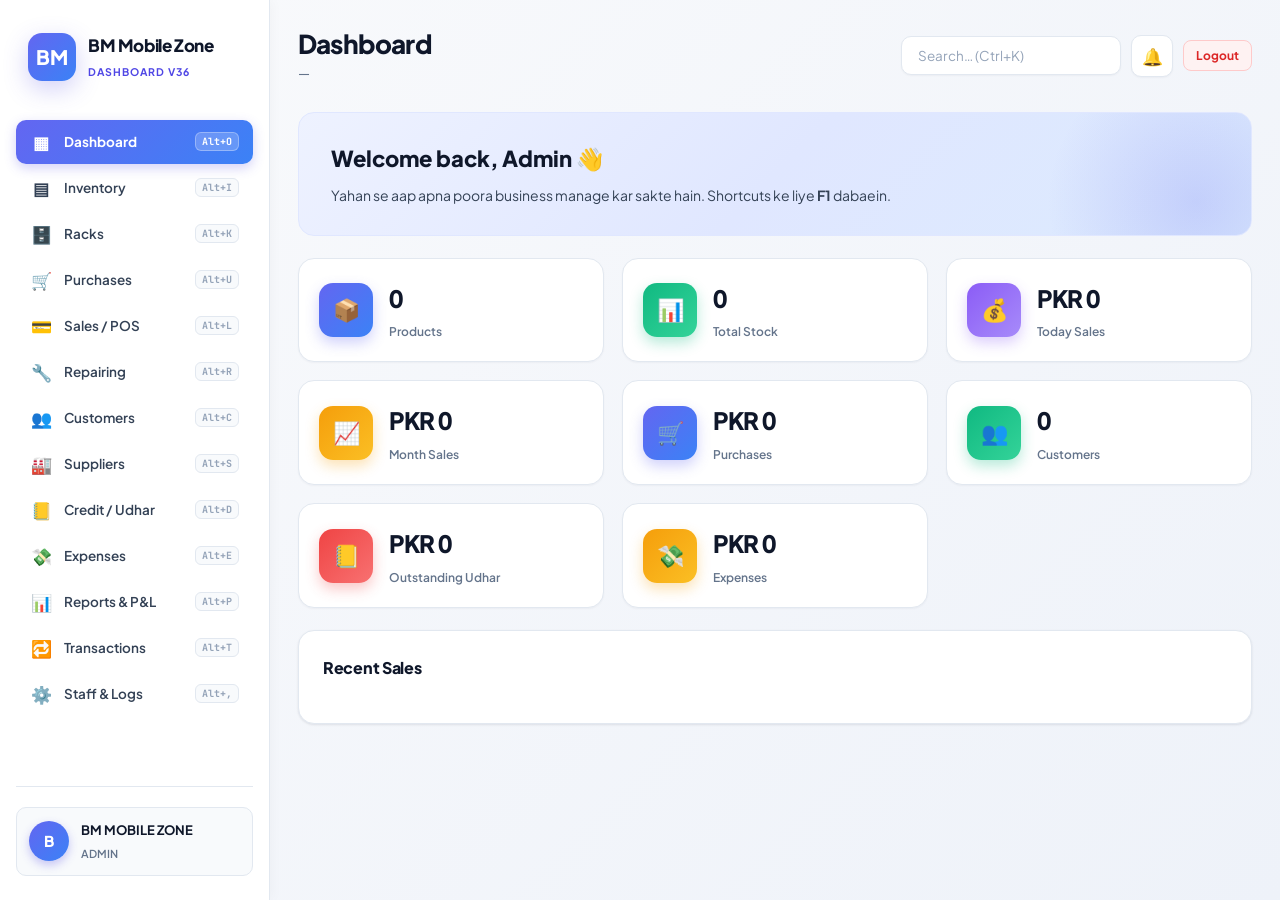
==== commit 60bb21a7: "Update dashboard.html" ====
--- a/dashboard.html
+++ b/dashboard.html
@@ -1,206 +1,658 @@
 <!DOCTYPE html>
 <html lang="en">
 <head>
-<meta charset="UTF-8">
-<meta name="viewport" content="width=device-width, initial-scale=1.0">
-<title>BM Mobile Zone — Dashboard v37 Premium</title>
-<link rel="stylesheet" href="./dashboard.css">
+  <meta charset="UTF-8">
+  <meta name="viewport" content="width=device-width, initial-scale=1.0">
+  <title>Dashboard — BM Mobile Zone</title>
+  <link rel="preconnect" href="https://fonts.googleapis.com">
+  <link href="https://fonts.googleapis.com/css2?family=Inter:wght@400;500;600;700;800&family=Jameel+Noori+Nastaleeq&display=swap" rel="stylesheet">
+
+  <link rel="stylesheet" href="css/dashboard.css">
+
+  <!-- ============================================================
+       PURCHASE ITEMS GRID + POS HELPERS (v36)
+       ============================================================ -->
+  <style>
+    /* ---------- Purchase Invoice Modal: Items grid ---------- */
+    .items-header-labels,
+    .product-item-row {
+      display: grid;
+      grid-template-columns: 2fr 1.2fr 1.1fr 0.7fr 0.9fr 0.9fr 1.2fr 1.2fr 1fr 36px;
+      gap: 6px;
+      align-items: center;
+    }
+
+    .items-header-labels {
+      padding: 8px 6px;
+      margin-bottom: 6px;
+      background: #f3f4f6;
+      border: 1px solid #e5e7eb;
+      border-radius: 8px;
+      font-size: 11px;
+      font-weight: 700;
+      color: #4b5563;
+      text-transform: uppercase;
+      letter-spacing: .04em;
+      position: sticky;
+      top: 0;
+      z-index: 2;
+    }
+
+    .items-header-labels span {
+      white-space: nowrap;
+      overflow: hidden;
+      text-overflow: ellipsis;
+    }
+
+    .product-item-row {
+      padding: 6px 4px;
+      border-bottom: 1px dashed #e5e7eb;
+    }
+
+    .product-item-row input,
+    .product-item-row select {
+      width: 100%;
+      min-width: 0;
+      box-sizing: border-box;
+      font-size: 12px;
+      padding: 6px 6px;
+    }
+
+    .product-item-row .item-del-btn {
+      width: 32px;
+      height: 32px;
+      padding: 0;
+      border: none;
+      background: #fee2e2;
+      color: #dc2626;
+      border-radius: 6px;
+      font-size: 16px;
+      font-weight: 800;
+      cursor: pointer;
+      line-height: 1;
+    }
+
+    .product-item-row .item-del-btn:hover {
+      background: #fecaca;
+    }
+
+    /* ---------- Small screens: stack rows, hide header ---------- */
+    @media (max-width: 1100px) {
+      .items-header-labels { display: none; }
+      .product-item-row {
+        grid-template-columns: 1fr 1fr;
+        gap: 6px;
+        padding: 10px 6px;
+        border: 1px solid #e5e7eb;
+        border-radius: 8px;
+        margin-bottom: 8px;
+      }
+      .product-item-row .item-del-btn {
+        grid-column: span 2;
+        width: 100%;
+        height: 28px;
+      }
+    }
+
+    /* ---------- Purchase items scroll container ---------- */
+    #purchaseItemsHost {
+      max-height: calc(100vh - 400px);
+      overflow-y: auto;
+      padding-right: 4px;
+    }
+
+    /* ---------- POS: Paid quick buttons ---------- */
+    .paid-quick {
+      display: flex;
+      gap: 6px;
+      margin-top: 4px;
+    }
+    .paid-quick button {
+      flex: 1;
+      padding: 4px 8px;
+      font-size: 11px;
+      border-radius: 6px;
+      border: 1px solid #e5e7eb;
+      background: #f9fafb;
+      color: #374151;
+      cursor: pointer;
+      font-weight: 600;
+    }
+    .paid-quick button:hover {
+      background: #eef2ff;
+      border-color: #c7d2fe;
+      color: #4338ca;
+    }
+
+    /* ---------- POS: udhar warning ---------- */
+    #udharWarning {
+      display: none;
+      margin-top: 8px;
+      padding: 8px 10px;
+      background: #fef2f2;
+      border: 1px solid #fecaca;
+      border-radius: 6px;
+      color: #dc2626;
+      font-size: 12px;
+      font-weight: 600;
+      line-height: 1.4;
+    }
+
+    /* ---------- POS: Tax row toggle ---------- */
+    .tax-row-inner {
+      display: flex;
+      align-items: center;
+      gap: 8px;
+    }
+    .tax-row-inner input[type="number"] {
+      width: 60px;
+    }
+    .tax-row-inner label {
+      display: flex;
+      align-items: center;
+      gap: 4px;
+      font-size: 11px;
+      color: var(--muted, #6b7280);
+      cursor: pointer;
+    }
+
+    /* ---------- POS: cart mini table ---------- */
+    .cart-mini {
+      width: 100%;
+      border-collapse: collapse;
+      font-size: 12px;
+    }
+    .cart-mini th {
+      text-align: left;
+      font-size: 10px;
+      text-transform: uppercase;
+      color: #6b7280;
+      padding: 4px 3px;
+      border-bottom: 1px solid #e5e7eb;
+    }
+    .cart-mini td {
+      padding: 6px 3px;
+      border-bottom: 1px solid #f3f4f6;
+      vertical-align: middle;
+    }
+    .cart-mini .num { text-align: right; }
+
+    .qty-btn {
+      width: 22px;
+      height: 22px;
+      padding: 0;
+      border: 1px solid #e5e7eb;
+      background: #f9fafb;
+      border-radius: 5px;
+      font-weight: 700;
+      cursor: pointer;
+      line-height: 1;
+      font-size: 12px;
+    }
+    .qty-btn:hover { background: #eef2ff; }
+
+    /* ---------- POS: split payment button ---------- */
+    #btnSplitPayment {
+      background: #f9fafb;
+      border: 1px dashed #d1d5db;
+      color: #4338ca;
+      font-weight: 600;
+    }
+    #btnSplitPayment:hover {
+      background: #eef2ff;
+      border-color: #a5b4fc;
+    }
+  </style>
 </head>
-<body data-module="overview">
-<div class="dashboard">
-  <button id="sidebarHandle" class="sidebar-handle" aria-label="Toggle sidebar">☰</button>
+<body>
+
   <!-- ============ SIDEBAR ============ -->
-  <aside id="mainSidebar" class="sidebar">
-    <div class="sidebar-brand"><div class="brand-logo">BM</div><div><h1>BM MOBILE ZONE</h1><small>Premium POS • v37</small></div></div>
+  <aside class="sidebar" id="mainSidebar">
+    <div class="sidebar-brand">
+      <div class="brand-logo">BM</div>
+      <div>
+        <h1>BM Mobile Zone</h1>
+        <small>Dashboard v36</small>
+      </div>
+    </div>
+
     <nav class="sidebar-nav">
-      <button class="nav-item active" data-module="overview"><span class="nav-icon">🏠</span>Dashboard<span class="kbd">Alt+O</span></button>
-      <button class="nav-item" data-module="inventory"><span class="nav-icon">📦</span>Inventory<span class="kbd">Alt+I</span></button>
-      <button class="nav-item" data-module="racks"><span class="nav-icon">🗄️</span>Racks<span class="kbd">Alt+K</span></button>
-      <button class="nav-item" data-module="purchases"><span class="nav-icon">🛒</span>Purchases / Products<span class="kbd">Alt+U</span></button>
-      <button class="nav-item" data-module="sales"><span class="nav-icon">🧾</span>Sales / POS<span class="kbd">Alt+L</span></button>
-      <button class="nav-item" data-module="repairing"><span class="nav-icon">🔧</span>Repairing<span class="kbd">Alt+R</span></button>
-      <button class="nav-item" data-module="customers"><span class="nav-icon">👥</span>Customers<span class="kbd">Alt+C</span></button>
-      <button class="nav-item" data-module="suppliers"><span class="nav-icon">🚚</span>Suppliers<span class="kbd">Alt+S</span></button>
-      <button class="nav-item" data-module="credit"><span class="nav-icon">💳</span>Credit / Udhar<span class="kbd">Alt+D</span></button>
-      <button class="nav-item" data-module="expenses"><span class="nav-icon">💸</span>Expenses<span class="kbd">Alt+E</span></button>
-      <button class="nav-item" data-module="reports"><span class="nav-icon">📊</span>Reports &amp; P&amp;L<span class="kbd">Alt+P</span></button>
-      <button class="nav-item" data-module="transactions"><span class="nav-icon">🔁</span>Transactions<span class="kbd">Alt+T</span></button>
-      <button class="nav-item" data-module="settings"><span class="nav-icon">⚙️</span>Staff &amp; Logs<span class="kbd">Alt+,</span></button>
+      <button class="nav-item active" data-module="overview">
+        <span class="nav-icon">▦</span> <span>Dashboard</span> <span class="kbd">Alt+O</span>
+      </button>
+      <button class="nav-item" data-module="inventory">
+        <span class="nav-icon">▤</span> <span>Inventory</span> <span class="kbd">Alt+I</span>
+      </button>
+      <button class="nav-item" data-module="racks">
+        <span class="nav-icon">🗄️</span> <span>Racks</span> <span class="kbd">Alt+K</span>
+      </button>
+      <button class="nav-item" data-module="purchases">
+        <span class="nav-icon">🛒</span> <span>Purchases</span> <span class="kbd">Alt+U</span>
+      </button>
+      <button class="nav-item" data-module="sales">
+        <span class="nav-icon">💳</span> <span>Sales / POS</span> <span class="kbd">Alt+L</span>
+      </button>
+      <button class="nav-item" data-module="repairing">
+        <span class="nav-icon">🔧</span> <span>Repairing</span> <span class="kbd">Alt+R</span>
+      </button>
+      <button class="nav-item" data-module="customers">
+        <span class="nav-icon">👥</span> <span>Customers</span> <span class="kbd">Alt+C</span>
+      </button>
+      <button class="nav-item" data-module="suppliers">
+        <span class="nav-icon">🏭</span> <span>Suppliers</span> <span class="kbd">Alt+S</span>
+      </button>
+      <button class="nav-item" data-module="credit">
+        <span class="nav-icon">📒</span> <span>Credit / Udhar</span> <span class="kbd">Alt+D</span>
+      </button>
+      <button class="nav-item" data-module="expenses">
+        <span class="nav-icon">💸</span> <span>Expenses</span> <span class="kbd">Alt+E</span>
+      </button>
+      <button class="nav-item" data-module="reports">
+        <span class="nav-icon">📊</span> <span>Reports & P&L</span> <span class="kbd">Alt+P</span>
+      </button>
+      <button class="nav-item" data-module="transactions">
+        <span class="nav-icon">🔁</span> <span>Transactions</span> <span class="kbd">Alt+T</span>
+      </button>
+      <button class="nav-item" data-module="settings">
+        <span class="nav-icon">⚙️</span> <span>Staff & Logs</span> <span class="kbd">Alt+,</span>
+      </button>
     </nav>
+
     <div class="sidebar-footer">
-      <div class="user-chip"><div class="avatar" id="userAvatar">B</div><div><b id="userName">BM MOBILE ZONE</b><small id="userRole">ADMIN</small></div></div>
-      <button id="logoutBtn" class="btn btn-danger" style="width:100%;margin-top:10px">🚪 Logout</button>
-      <p style="font-size:11px;color:var(--muted,#64748B);text-align:center;margin:10px 0 0">Shortcuts: <span class="kbd">F1</span> Help &nbsp; <span class="kbd">Alt+K</span> Command</p>
+      <div class="user-chip">
+        <div class="avatar" id="userAvatar">B</div>
+        <div>
+          <b id="userName">BM MOBILE ZONE</b>
+          <small id="userRole">ADMIN</small>
+        </div>
+      </div>
     </div>
   </aside>
 
+  <button class="sidebar-handle" id="sidebarHandle" title="Menu">☰</button>
+
   <!-- ============ MAIN ============ -->
   <main class="main">
+
+    <!-- Topbar -->
     <header class="topbar">
-      <div><h2 id="pageTitle">Dashboard</h2><small id="todayDate"></small></div>
+      <div>
+        <h2 id="pageTitle">Dashboard</h2>
+        <small id="todayDate">—</small>
+      </div>
       <div class="topbar-right">
-        <label class="search-bar">🔍<input type="search" placeholder="Global search… (Ctrl+K)"></label>
-        <button id="themeToggle" class="theme-toggle" title="Dark / Light mode">🌙</button>
-        <button class="icon-btn" title="Pending Udhar" onclick="document.getElementById('notifPanel').classList.toggle('open')">🔔<span class="badge" id="notifBadge" style="display:none">0</span></button>
-        <button class="icon-btn" title="Keyboard shortcuts (F1)" onclick="document.dispatchEvent(new KeyboardEvent('keydown',{key:'F1'}))">⌨️</button>
+        <div class="search-bar">
+          <input placeholder="Search… (Ctrl+K)" type="search">
+        </div>
+        <button class="icon-btn" id="notifBtn" title="Notifications">🔔 <span id="notifBadge" class="badge" style="display:none">0</span></button>
+        <button class="btn btn-danger btn-sm" id="logoutBtn">Logout</button>
       </div>
     </header>
-    <div id="notifPanel" class="notif-panel"></div>
-
-    <!-- OVERVIEW -->
-    <section id="module-overview" class="module active">
-      <div class="welcome-card"><h3>Welcome back, <span id="welcomeName">Admin</span> 👋</h3><p>BM Mobile Zone — Your Trusted Mobile Shop • Chohan Mobile Market, Zafarwal</p></div>
+
+    <div class="notif-panel" id="notifPanel"></div>
+
+    <!-- ============ MODULE: OVERVIEW ============ -->
+    <section class="module active" id="module-overview">
+      <div class="welcome-card">
+        <h3>Welcome back, <span id="welcomeName">Admin</span> 👋</h3>
+        <p>Yahan se aap apna poora business manage kar sakte hain. Shortcuts ke liye <b>F1</b> dabaein.</p>
+      </div>
+
       <div class="stats-grid">
-        <div class="stat"><div class="stat-icon blue">📱</div><div><strong id="stProducts">0</strong><small>Products</small></div></div>
-        <div class="stat"><div class="stat-icon green">📦</div><div><strong id="stStock">0</strong><small>Total Stock</small></div></div>
-        <div class="stat"><div class="stat-icon orange">💰</div><div><strong id="stTodaySales">PKR 0</strong><small>Today Sales</small></div></div>
-        <div class="stat"><div class="stat-icon purple">📈</div><div><strong id="stMonthSales">PKR 0</strong><small>Month Sales</small></div></div>
-        <div class="stat"><div class="stat-icon teal">🛒</div><div><strong id="stPurchases">PKR 0</strong><small>Purchases</small></div></div>
-        <div class="stat"><div class="stat-icon pink">👥</div><div><strong id="stCustomers">0</strong><small>Customers</small></div></div>
-        <div class="stat"><div class="stat-icon red">💳</div><div><strong id="stOutstanding">PKR 0</strong><small>Outstanding Udhar</small></div></div>
+        <div class="stat"><div class="stat-icon blue">📦</div><div><strong id="stProducts">0</strong><small>Products</small></div></div>
+        <div class="stat"><div class="stat-icon green">📊</div><div><strong id="stStock">0</strong><small>Total Stock</small></div></div>
+        <div class="stat"><div class="stat-icon purple">💰</div><div><strong id="stTodaySales">PKR 0</strong><small>Today Sales</small></div></div>
+        <div class="stat"><div class="stat-icon orange">📈</div><div><strong id="stMonthSales">PKR 0</strong><small>Month Sales</small></div></div>
+        <div class="stat"><div class="stat-icon blue">🛒</div><div><strong id="stPurchases">PKR 0</strong><small>Purchases</small></div></div>
+        <div class="stat"><div class="stat-icon green">👥</div><div><strong id="stCustomers">0</strong><small>Customers</small></div></div>
+        <div class="stat"><div class="stat-icon red">📒</div><div><strong id="stOutstanding">PKR 0</strong><small>Outstanding Udhar</small></div></div>
         <div class="stat"><div class="stat-icon orange">💸</div><div><strong id="stExpenses">PKR 0</strong><small>Expenses</small></div></div>
       </div>
-      <div class="card"><h3>🧾 Recent Sales</h3><div id="recentSales"><div class="empty">No sales yet.</div></div></div>
-      <div class="card"><h3>⚡ Quick Actions</h3><div class="toolbar-actions">
-        <button class="btn btn-primary" onclick="document.querySelector('[data-module=&quot;sales&quot;]').click()">+ New Sale</button>
-        <button class="btn btn-ghost" onclick="document.querySelector('[data-module=&quot;purchases&quot;]').click()">+ New Purchase</button>
-        <button class="btn btn-ghost" onclick="document.querySelector('[data-module=&quot;credit&quot;]').click()">🖨️ Udhar Print</button>
-        <button class="btn btn-ghost" onclick="window.quickExportProducts && window.quickExportProducts()">⬇ Export Products</button>
-        <button class="btn btn-ghost" onclick="window.toggleFocusMode && window.toggleFocusMode()">🎯 Focus Mode</button>
-      </div><p style="font-size:12px;color:var(--muted,#64748B);margin-top:10px">Purchase search me sirf <b>product name</b> aata hai. Same Brand + Product + Category ki purchase <b>usi stock me merge</b> hoti hai — duplicate product nahi banta.</p></div>
-    </section>
-
-    <!-- INVENTORY -->
-    <section id="module-inventory" class="module">
-      <div class="card"><div class="toolbar"><h3>📦 Low Stock &amp; Inventory</h3><select id="inventoryRackFilter" class="form-input"><option value="">All Racks</option></select></div><div id="lowStockTable"><div class="empty">Loading…</div></div></div>
-      <div class="card"><h3>🔁 Stock Movements (IN / OUT)</h3><div id="movementsTable"><div class="empty">No movements.</div></div></div>
-    </section>
-
-    <!-- RACKS -->
-    <section id="module-racks" class="module">
-      <div class="card"><div class="toolbar"><h3>🗄️ Racks</h3><div class="toolbar-actions"><input id="rackSearchInput" class="form-input" placeholder="Search rack… (Alt+F)"><button id="btnAddRack" class="btn btn-primary">+ Add Rack <span class="kbd">Alt+A</span></button></div></div><div id="racksTable"><div class="empty">Loading…</div></div></div>
-      <div class="card"><h3>📦 Rack-wise Stock</h3><div id="rackStockTable"><div class="empty">Loading…</div></div></div>
-    </section>
-
-    <!-- PURCHASES / PRODUCTS -->
-    <section id="module-purchases" class="module">
-      <div class="card"><div class="toolbar"><h3>🛒 Purchases / Products</h3><div class="toolbar-actions"><button id="btnNewPurchase" class="btn btn-primary">+ New Purchase <span class="kbd">F8</span></button><button id="btnPurchasesHistory" class="btn btn-ghost">📜 History</button><button id="btnRefreshPurchases" class="btn btn-ghost">↻ Refresh</button></div></div>
-        <p style="font-size:12px;color:var(--muted,#64748B)">💡 Purchase search me <b>sirf product name</b> show hota hai. Same <b>Brand + Product + Category</b> dobara purchase karne par wo <b>usi stock me add</b> hoga, weighted-average cost ke saath.</p>
-        <div id="purchasesHistoryBox" hidden><div id="purchasesTable"><div class="empty">No purchases yet.</div></div></div></div>
-      <div class="card"><div class="toolbar"><h3>📱 All Products</h3><div class="toolbar-actions"><input id="productSearch" class="form-input" placeholder="Search product / IMEI…"><select id="productFilterCat" class="form-input"><option value="">All Categories</option></select><select id="productFilterBrand" class="form-input"><option value="">All Brands</option></select><button class="btn btn-ghost" onclick="window.quickExportProducts && window.quickExportProducts()">⬇ Export</button></div></div><div id="productsTable"><div class="empty">No products. Add from Purchase section.</div></div><div id="productBulkBar" class="bulk-bar" style="display:none"><span><span id="productSelCount">0</span> selected</span><button class="btn btn-danger btn-sm" onclick="window.bulkDeleteProducts && window.bulkDeleteProducts()">Delete Selected</button></div></div>
-    </section>
-
-    <!-- SALES / POS -->
-    <section id="module-sales" class="module">
+
+      <div class="card">
+        <h3>Recent Sales</h3>
+        <div id="recentSales"></div>
+      </div>
+    </section>
+
+    <!-- ============ MODULE: INVENTORY ============ -->
+    <section class="module" id="module-inventory">
+      <div class="toolbar">
+        <h3>Inventory</h3>
+        <select id="inventoryRackFilter" class="form-input"><option value="">All Racks</option></select>
+      </div>
+      <div class="card">
+        <h4>Low Stock / All Products</h4>
+        <div id="lowStockTable"></div>
+      </div>
+      <div class="card">
+        <h4>Recent Movements</h4>
+        <div id="movementsTable"></div>
+      </div>
+    </section>
+
+    <!-- ============ MODULE: RACKS ============ -->
+    <section class="module" id="module-racks">
+      <div class="toolbar">
+        <h3>🗄️ Racks Management</h3>
+        <div class="toolbar-actions">
+          <input id="rackSearchInput" class="form-input" placeholder="🔍 Search racks... (Alt+F)" style="min-width:220px">
+          <button class="btn btn-primary" id="btnAddRack" title="Add new rack (Alt+A)">+ Add Rack <span class="kbd">Alt+A</span></button>
+        </div>
+      </div>
+
+      <div class="card">
+        <div style="display:flex;justify-content:space-between;align-items:center;margin-bottom:10px;flex-wrap:wrap;gap:8px">
+          <h4 style="margin:0">All Racks</h4>
+          <small style="color:var(--muted)">
+            <b>Alt+A</b> Add &nbsp;·&nbsp; <b>Alt+E</b> Edit &nbsp;·&nbsp; <b>Alt+V</b> View &nbsp;·&nbsp; <b>Alt+D</b> Delete &nbsp;·&nbsp; <b>Alt+F</b> Search
+          </small>
+        </div>
+        <div id="racksTable"></div>
+      </div>
+
+      <div class="card">
+        <h4>📦 Rack-wise Stock Overview</h4>
+        <div id="rackStockTable"></div>
+      </div>
+    </section>
+
+    <!-- ============ MODULE: PURCHASES ============ -->
+    <section class="module" id="module-purchases">
+      <div class="toolbar">
+        <h3>Purchases / Products</h3>
+        <div class="toolbar-actions">
+          <button class="btn btn-ghost" id="btnPurchasesHistory">History</button>
+          <button class="btn btn-ghost" id="btnRefreshPurchases">↻</button>
+          <button class="btn btn-primary" id="btnNewPurchase">+ New Purchase <span class="kbd">F8</span></button>
+        </div>
+      </div>
+      <div class="card">
+        <h4>Products Catalog</h4>
+        <div class="toolbar">
+          <input id="productSearch" class="form-input" placeholder="Search products…">
+          <select id="productFilterCat" class="form-input"><option value="">All Categories</option></select>
+          <select id="productFilterBrand" class="form-input"><option value="">All Brands</option></select>
+        </div>
+        <div id="productsTable"></div>
+        <div class="bulk-bar" id="productBulkBar" style="display:none">
+          <span><b id="productSelCount">0</b> selected</span>
+          <button class="btn btn-danger btn-sm" onclick="bulkDeleteProducts()">Delete Selected</button>
+        </div>
+      </div>
+      <div class="card" id="purchasesHistoryBox" hidden>
+        <h4>Purchase History</h4>
+        <div id="purchasesTable"></div>
+      </div>
+    </section>
+
+    <!-- ============ MODULE: SALES / POS (v36 UPDATED) ============ -->
+    <section class="module" id="module-sales">
+      <div class="toolbar">
+        <h3>Sales / POS</h3>
+        <div class="toolbar-actions">
+          <button class="btn btn-ghost" id="btnSalesHistory">History</button>
+          <button class="btn btn-ghost" id="btnRefreshSales">↻</button>
+          <button class="btn btn-ghost" id="btnHoldSale">Hold Sale <span class="kbd">F6</span></button>
+          <button class="btn btn-ghost" id="btnResumeSale">Resume <span class="kbd">F7</span></button>
+        </div>
+      </div>
+
       <div class="pos-grid">
-        <div class="card"><h4>👤 Customer &amp; Product</h4>
-          <div class="form-grid"><div class="field"><label>Customer Name</label><input id="saleCustName" list="posCustomerOptions" placeholder="Walk-in / Customer name"><datalist id="posCustomerOptions"></datalist></div><div class="field"><label>Phone</label><input id="saleCustPhone" placeholder="03xx-xxxxxxx"></div></div>
-          <div id="previousDueBox" style="display:none;margin-top:10px;padding:10px;background:#FEF2F2;border:1px solid #FECACA;border-radius:8px;font-size:13px">Previous Udhar: <b id="previousDueAmount">PKR 0</b></div>
-          <div class="field" style="margin-top:14px"><label>Category Filter</label><select id="saleCategoryFilter"><option value="">— All Categories —</option></select></div>
-          <div class="field"><label>Search Product</label><input id="posProductSearch" placeholder="Search… (F3)"></div>
-          <div class="field"><label>Barcode / IMEI Scan</label><input id="posBarcodeInput" placeholder="Scan barcode / IMEI + Enter"></div>
-          <div class="field"><label>Select Product</label><select id="saleProductSelect"><option value="">— Choose Product —</option></select></div>
-          <button id="btnAddToCart" class="btn btn-primary">+ Add to Cart <span class="kbd">F2</span></button>
-        </div>
-        <div class="card"><h4>🛒 Cart</h4><div id="cartItems"><div class="empty">Cart is empty</div></div>
+        <!-- ---------- PRODUCT CARD ---------- -->
+        <div class="card">
+          <h4>Product</h4>
+
+          <input id="posProductSearch" class="form-input" placeholder="🔍 Search name / SKU / IMEI / brand… (F3)" style="margin-bottom:8px">
+          <input id="posBarcodeInput" class="form-input" placeholder="📷 Scan barcode / IMEI (Enter)" style="margin-bottom:8px">
+
+          <select id="saleCategoryFilter" class="form-input"></select>
+          <select id="saleProductSelect" class="form-input" style="margin-top:8px"></select>
+
+          <button class="btn btn-primary" id="btnAddToCart" style="margin-top:8px;width:100%">Add to Cart <span class="kbd">F2</span></button>
+        </div>
+
+        <!-- ---------- CUSTOMER CARD ---------- -->
+        <div class="card">
+          <h4>Customer</h4>
+          <input id="saleCustName" class="form-input" list="posCustomerOptions" placeholder="Customer name (Walk-in)">
+          <datalist id="posCustomerOptions"></datalist>
+          <input id="saleCustPhone" class="form-input" placeholder="Phone" style="margin-top:8px">
+          <div id="previousDueBox" style="display:none;margin-top:8px;padding:8px;background:#fef2f2;border-radius:6px;color:#dc2626;font-size:13px">
+            Previous Due: <b id="previousDueAmount">PKR 0</b>
+          </div>
+        </div>
+
+        <!-- ---------- CART CARD ---------- -->
+        <div class="card">
+          <h4>Cart</h4>
+          <div id="cartItems"></div>
+          <hr>
+
           <div class="row"><span>Subtotal</span><b id="cartSubtotal">PKR 0</b></div>
+
           <div class="row"><span>Line Discount</span><b id="cartLineDisc">PKR 0</b></div>
-          <div class="row"><span>Bill Discount</span><b id="cartBillDisc">PKR 0</b></div>
-          <div class="row" id="cartTaxRow" style="display:none"><span>Tax</span><b id="cartTax">PKR 0</b></div>
-          <div class="row"><span>Total</span><b id="cartTotal">PKR 0</b></div>
-          <div class="field"><label>Bill Discount</label><input id="saleDiscount" type="number" value="0"></div>
-          <div class="field"><label>Discount Type</label><select id="saleDiscountType"><option value="amt">Amount (PKR)</option><option value="pct">Percent (%)</option></select></div>
-        </div>
-        <div class="card"><h4>💳 Payment</h4>
-          <div class="field"><label>Payment Method</label><select id="salePaymentMethod"><option>Cash</option><option>Card</option><option>Easypaisa</option><option>JazzCash</option><option>Bank</option><option>Udhar / Credit</option></select></div>
-          <div class="field"><label>Paid (PKR) — Manual</label><input id="salePaid" type="number" value="0"></div>
-          <div class="paid-quick"><button type="button" onclick="window.setPaidFull && window.setPaidFull()">Full Paid</button><button type="button" onclick="window.setPaidZero && window.setPaidZero()">Udhar (0)</button></div>
-          <button id="btnSplitPayment" class="btn btn-ghost" style="width:100%;margin-top:8px">✂️ Split Payment</button>
-          <div class="form-grid" style="margin-top:12px"><div class="field"><label>Tax Rate %</label><input id="posTaxRate" type="number" value="0"></div><div class="field"><label>Tax Enabled</label><select id="posTaxEnabled"><option value="false">Off</option><option value="true">On</option></select></div></div>
-          <p style="font-size:11px;color:var(--muted,#64748B)">Tax toggle ke liye JS checkbox bhi support karta hai — yahan select se bhi kaam chalega.</p>
-          <div id="udharWarning"></div>
-          <div style="display:flex;gap:8px;margin-top:12px"><button id="btnHoldSale" class="btn btn-ghost" style="flex:1">⏸ Hold <span class="kbd">F6</span></button><button id="btnResumeSale" class="btn btn-ghost" style="flex:1">▶ Resume <span class="kbd">F7</span></button></div>
-          <button id="btnSaveSale" class="btn btn-primary">Save Sale <span class="kbd">F4</span></button>
-          <div style="display:flex;gap:8px;margin-top:10px"><button id="btnSalesHistory" class="btn btn-ghost" style="flex:1">📜 History</button><button id="btnRefreshSales" class="btn btn-ghost">↻</button></div>
-        </div>
-      </div>
-      <div class="card" id="salesHistoryBox" hidden><h3>📜 Sales History</h3><div id="salesHistoryTable"><div class="empty">No sales.</div></div></div>
-    </section>
-
-    <!-- REPAIRING -->
-    <section id="module-repairing" class="module">
-      <div class="card"><div class="toolbar"><h3>🔧 Repairing</h3><div class="toolbar-actions"><input id="repairSearch" class="form-input" placeholder="Search customer / mobile / slip…"><select id="repairStatusFilter" class="form-input"><option value="">All Status</option><option>Pending</option><option>In Progress</option><option>Ready</option><option>Delivered</option></select><button id="btnAddRepair" class="btn btn-primary">+ Add Repair <span class="kbd">F10</span></button></div></div><div id="repairsTable"><div class="empty">No repairs.</div></div></div>
-    </section>
-
-    <!-- CUSTOMERS -->
-    <section id="module-customers" class="module">
-      <div class="card"><div class="toolbar"><h3>👥 Customers</h3><div class="toolbar-actions"><input id="custSearch" class="form-input" placeholder="Search customer…"><button id="btnAddCustomer" class="btn btn-primary">+ Add Customer</button></div></div><div id="customersTable"><div class="empty">No customers.</div></div><div id="custBulkBar" class="bulk-bar" style="display:none"><span><span id="custSelCount">0</span> selected</span><button class="btn btn-danger btn-sm" onclick="window.bulkDeleteCustomers && window.bulkDeleteCustomers()">Delete Selected</button></div></div>
-    </section>
-
-    <!-- SUPPLIERS -->
-    <section id="module-suppliers" class="module">
-      <div class="card"><div class="toolbar"><h3>🚚 Suppliers</h3><div class="toolbar-actions"><input id="supplierSearch" class="form-input" placeholder="Search supplier / phone…"><select id="supplierCategoryFilter" class="form-input"><option value="">All Categories</option></select><button id="btnAddSupplier" class="btn btn-primary">+ Add Supplier</button></div></div><div id="suppliersTable"><div class="empty">No suppliers.</div></div></div>
-    </section>
-
-    <!-- CREDIT / UDHAR -->
-    <section id="module-credit" class="module">
-      <div class="card"><div class="toolbar"><h3>💳 Udhar — Customer Wise</h3><div class="toolbar-actions"><button class="btn btn-primary" onclick="window.printAllUdharCustomerWise && window.printAllUdharCustomerWise()">🖨️ Sab Customers Wise Print</button><button class="btn btn-ghost" onclick="window.quickExportUdhar && window.quickExportUdhar()">⬇ Export Udhar</button></div></div>
-        <div class="tabs" id="creditDateTabs"><button class="active" data-range="all">All</button><button data-range="today">Today</button><button data-range="week">This Week</button><button data-range="month">This Month</button></div>
-        <div class="tabs" id="creditStatusTabs"><button class="active" data-status="all">All</button><button data-status="pending">Pending</button><button data-status="recovered">Recovered</button></div>
-        <h4 style="margin:14px 0 8px">👥 Customer-wise Summary — har row me A4 / Thermal Print</h4><div id="creditSummaryTable"><div class="empty">No udhar.</div></div>
-      </div>
-      <div class="card"><h3>🧾 Pending Invoices</h3><div id="creditTable"><div class="empty">No pending invoices.</div></div></div>
-      <div class="card"><h3>✅ Recent Recoveries</h3><div id="recoveriesTable"><div class="empty">No recoveries.</div></div></div>
-    </section>
-
-    <!-- EXPENSES -->
-    <section id="module-expenses" class="module">
-      <div class="stats-grid"><div class="stat"><div class="stat-icon orange">📅</div><div><strong id="expToday">PKR 0</strong><small>Today</small></div></div><div class="stat"><div class="stat-icon purple">🗓️</div><div><strong id="expWeek">PKR 0</strong><small>This Week</small></div></div><div class="stat"><div class="stat-icon blue">📆</div><div><strong id="expMonth">PKR 0</strong><small>This Month</small></div></div><div class="stat"><div class="stat-icon red">💸</div><div><strong id="expTotal">PKR 0</strong><small>Total</small></div></div></div>
-      <div class="card"><div class="toolbar"><h3>💸 Expenses</h3><div class="toolbar-actions"><input id="expFilterFrom" type="date" class="form-input"><input id="expFilterTo" type="date" class="form-input"><select id="expFilterCat" class="form-input"><option value="">All</option></select><button id="btnFilterExpenses" class="btn btn-ghost">Filter</button><button id="btnAddExpense" class="btn btn-primary">+ Add Expense <span class="kbd">F9</span></button></div></div><div id="expensesTable"><div class="empty">No expenses.</div></div></div>
-    </section>
-
-    <!-- REPORTS -->
-    <section id="module-reports" class="module">
-      <div class="card"><div class="toolbar"><h3>📊 Reports &amp; P&amp;L</h3><div class="toolbar-actions"><select id="reportType" class="form-input"><option value="sales">Sales</option><option value="pl">P&amp;L Summary</option><option value="purchases">Purchases</option><option value="expenses">Expenses</option><option value="customer">Customers</option></select><input id="reportFrom" type="date" class="form-input"><input id="reportTo" type="date" class="form-input"><input id="reportSearch" class="form-input" placeholder="Search invoice / customer…"><button id="btnRunReport" class="btn btn-primary">Run Report</button><button id="btnPrintReport" class="btn btn-ghost">🖨️ Print</button></div></div><div id="plSummary" class="stats-grid" style="display:none"></div><div id="reportOutput"><div class="empty">Select type + Run Report.</div></div></div>
-    </section>
-
-    <!-- TRANSACTIONS -->
-    <section id="module-transactions" class="module"><div class="card"><h3>🔁 All Transactions (Sales + Purchases + Expenses)</h3><div id="transactionsTable"><div class="empty">No transactions.</div></div></div></section>
-
-    <!-- SETTINGS -->
-    <section id="module-settings" class="module"><div class="card"><h3>👨‍💼 Staff</h3><div id="staffTable"><div class="empty">No staff.</div></div></div><div class="card"><h3>📜 Activity Logs</h3><div id="logsTable"><div class="empty">No logs.</div></div></div></section>
+
+          <div class="row">
+            <span>Bill Discount</span>
+            <input id="saleDiscount" type="number" value="0" style="width:70px">
+            <select id="saleDiscountType" style="width:60px">
+              <option value="amt">PKR</option>
+              <option value="pct">%</option>
+            </select>
+          </div>
+          <div class="row"><span>Bill Disc. Amt</span><b id="cartBillDisc">PKR 0</b></div>
+
+          <div class="row tax-row-inner" id="cartTaxRow" style="display:none">
+            <span>Tax</span>
+            <b id="cartTax" style="margin-left:auto">PKR 0</b>
+          </div>
+          <div class="row tax-row-inner">
+            <span>Tax %</span>
+            <input id="posTaxRate" type="number" value="0">
+            <label><input type="checkbox" id="posTaxEnabled"> Enable</label>
+          </div>
+
+          <div class="row" style="font-size:15px;margin-top:6px">
+            <span><b>Total</b></span>
+            <b id="cartTotal" style="color:var(--primary)">PKR 0</b>
+          </div>
+
+          <div class="row" style="margin-top:8px">
+            <span>Paid</span>
+            <input id="salePaid" type="number" value="0" style="width:110px;font-weight:700" placeholder="Manual entry">
+          </div>
+          <div class="paid-quick">
+            <button type="button" onclick="setPaidFull()">💯 Full</button>
+            <button type="button" onclick="setPaidZero()">0 Zero</button>
+          </div>
+
+          <div class="row" style="margin-top:8px">
+            <span>Method</span>
+            <select id="salePaymentMethod">
+              <option>Cash</option>
+              <option>Card</option>
+              <option>JazzCash</option>
+              <option>EasyPaisa</option>
+              <option>Bank</option>
+              <option>Udhar / Credit</option>
+            </select>
+          </div>
+
+          <button class="btn btn-ghost" id="btnSplitPayment" style="width:100%;margin-top:6px">💳 Split Payment</button>
+
+          <div id="udharWarning">⚠️ Udhar (Balance) rahega!</div>
+
+          <button class="btn btn-primary" id="btnSaveSale" style="width:100%;margin-top:12px">Save Sale <span class="kbd">F4</span></button>
+        </div>
+      </div>
+
+      <div class="card" id="salesHistoryBox" hidden>
+        <h4>Sales History</h4>
+        <div id="salesHistoryTable"></div>
+      </div>
+    </section>
+
+    <!-- ============ MODULE: REPAIRING ============ -->
+    <section class="module" id="module-repairing">
+      <div class="toolbar">
+        <h3>Repairing</h3>
+        <div class="toolbar-actions">
+          <input id="repairSearch" class="form-input" placeholder="Search…">
+          <select id="repairStatusFilter" class="form-input">
+            <option value="">All Status</option>
+            <option>Received</option><option>In Progress</option><option>Ready</option><option>Delivered</option>
+          </select>
+          <button class="btn btn-primary" id="btnAddRepair">+ New Repair <span class="kbd">F10</span></button>
+        </div>
+      </div>
+      <div class="card"><div id="repairsTable"></div></div>
+    </section>
+
+    <!-- ============ MODULE: CUSTOMERS ============ -->
+    <section class="module" id="module-customers">
+      <div class="toolbar">
+        <h3>Customers</h3>
+        <div class="toolbar-actions">
+          <input id="custSearch" class="form-input" placeholder="Search customers…">
+          <button class="btn btn-primary" id="btnAddCustomer">+ Add Customer</button>
+        </div>
+      </div>
+      <div class="card">
+        <div id="customersTable"></div>
+        <div class="bulk-bar" id="custBulkBar" style="display:none">
+          <span><b id="custSelCount">0</b> selected</span>
+          <button class="btn btn-danger btn-sm" onclick="bulkDeleteCustomers()">Delete Selected</button>
+        </div>
+      </div>
+    </section>
+
+    <!-- ============ MODULE: SUPPLIERS ============ -->
+    <section class="module" id="module-suppliers">
+      <div class="toolbar">
+        <h3>Suppliers</h3>
+        <div class="toolbar-actions">
+          <input id="supplierSearch" class="form-input" placeholder="Search suppliers…">
+          <select id="supplierCategoryFilter" class="form-input"><option value="">All Categories</option></select>
+          <button class="btn btn-primary" id="btnAddSupplier">+ Add Supplier</button>
+        </div>
+      </div>
+      <div class="card"><div id="suppliersTable"></div></div>
+    </section>
+
+    <!-- ============ MODULE: CREDIT ============ -->
+    <section class="module" id="module-credit">
+      <div class="toolbar">
+        <h3>Credit / Udhar</h3>
+        <div class="toolbar-actions">
+          <button class="btn btn-ghost" id="btnPrintCreditAll">🖨️ Print All</button>
+        </div>
+      </div>
+
+      <div class="tabs" id="creditDateTabs">
+        <button class="active" data-range="all">All</button>
+        <button data-range="today">Today</button>
+        <button data-range="week">This Week</button>
+        <button data-range="month">This Month</button>
+      </div>
+      <div class="tabs" id="creditStatusTabs">
+        <button class="active" data-status="all">All</button>
+        <button data-status="pending">Pending</button>
+        <button data-status="received">Received</button>
+      </div>
+
+      <div class="card"><h4>Customer-wise Summary</h4><div id="creditSummaryTable"></div></div>
+      <div class="card"><h4>Pending Invoices</h4><div id="creditTable"></div></div>
+      <div class="card"><h4>Recent Recoveries</h4><div id="recoveriesTable"></div></div>
+    </section>
+
+    <!-- ============ MODULE: EXPENSES ============ -->
+    <section class="module" id="module-expenses">
+      <div class="toolbar">
+        <h3>Expenses</h3>
+        <div class="toolbar-actions">
+          <input type="date" id="expFilterFrom" class="form-input">
+          <input type="date" id="expFilterTo" class="form-input">
+          <select id="expFilterCat" class="form-input"><option value="">All</option></select>
+          <button class="btn btn-ghost" id="btnFilterExpenses">Filter</button>
+          <button class="btn btn-primary" id="btnAddExpense">+ Add Expense <span class="kbd">F9</span></button>
+        </div>
+      </div>
+
+      <div class="stats-grid">
+        <div class="stat"><div class="stat-icon blue">📅</div><div><strong id="expToday">PKR 0</strong><small>Today</small></div></div>
+        <div class="stat"><div class="stat-icon green">🗓️</div><div><strong id="expWeek">PKR 0</strong><small>This Week</small></div></div>
+        <div class="stat"><div class="stat-icon orange">📆</div><div><strong id="expMonth">PKR 0</strong><small>This Month</small></div></div>
+        <div class="stat"><div class="stat-icon red">💸</div><div><strong id="expTotal">PKR 0</strong><small>Total</small></div></div>
+      </div>
+
+      <div class="card"><div id="expensesTable"></div></div>
+    </section>
+
+    <!-- ============ MODULE: REPORTS ============ -->
+    <section class="module" id="module-reports">
+      <div class="toolbar">
+        <h3>Reports & P&L</h3>
+        <div class="toolbar-actions">
+          <button class="btn btn-ghost" id="btnPrintReport">🖨️ Print</button>
+          <button class="btn btn-primary" id="btnRunReport">Run Report</button>
+        </div>
+      </div>
+
+      <div class="card">
+        <div class="form-grid">
+          <div class="field"><label>Report Type</label>
+            <select id="reportType">
+              <option value="sales">Sales</option>
+              <option value="pl">Profit & Loss</option>
+              <option value="purchases">Purchases</option>
+              <option value="expenses">Expenses</option>
+              <option value="customer">Customers</option>
+            </select>
+          </div>
+          <div class="field"><label>From</label><input type="date" id="reportFrom"></div>
+          <div class="field"><label>To</label><input type="date" id="reportTo"></div>
+          <div class="field"><label>Search</label><input id="reportSearch" placeholder="Search…"></div>
+        </div>
+      </div>
+
+      <div class="stats-grid" id="plSummary" style="display:none"></div>
+      <div class="card"><div id="reportOutput"></div></div>
+    </section>
+
+    <!-- ============ MODULE: TRANSACTIONS ============ -->
+    <section class="module" id="module-transactions">
+      <div class="toolbar"><h3>Transactions</h3></div>
+      <div class="card"><div id="transactionsTable"></div></div>
+    </section>
+
+    <!-- ============ MODULE: SETTINGS ============ -->
+    <section class="module" id="module-settings">
+      <div class="toolbar"><h3>Staff & Logs</h3></div>
+      <div class="card"><h4>Staff Members</h4><div id="staffTable"></div></div>
+      <div class="card"><h4>Activity Logs</h4><div id="logsTable"></div></div>
+    </section>
+
   </main>
-</div>
-
-<button class="floating-help" title="Shortcuts (F1)" onclick="document.dispatchEvent(new KeyboardEvent('keydown',{key:'F1'}))">?</button>
-
-<!-- MODAL -->
-<div id="modalBackdrop" class="modal-backdrop"><div class="modal">
-  <div class="modal-header"><h3 id="modalTitle">Modal</h3><button class="icon-btn" onclick="document.getElementById('modalCancel').click()">✕</button></div>
-  <div id="modalBody" class="modal-body"></div>
-  <div class="modal-footer"><button id="modalCancel" class="btn btn-ghost">Cancel</button><button id="modalConfirm" class="btn btn-primary">Save</button></div>
-</div></div>
-<div id="toastHost" class="toast-host"></div>
-
-<!-- Dark mode + per-section theme (HTML-level, JS se independent backup) -->
-<script>
-(function(){
-  var saved = localStorage.getItem('bm_theme');
-  if(saved==='dark') document.documentElement.setAttribute('data-theme','dark');
-  function syncBtn(){ var b=document.getElementById('themeToggle'); if(b) b.textContent = document.documentElement.getAttribute('data-theme')==='dark' ? '☀️' : '🌙'; }
-  syncBtn();
-  document.getElementById('themeToggle')?.addEventListener('click', function(){
-    var dark = document.documentElement.getAttribute('data-theme')==='dark';
-    if(dark){ document.documentElement.removeAttribute('data-theme'); localStorage.setItem('bm_theme','light'); }
-    else { document.documentElement.setAttribute('data-theme','dark'); localStorage.setItem('bm_theme','dark'); }
-    syncBtn();
-  });
-  document.querySelectorAll('.nav-item[data-module]').forEach(function(btn){ btn.addEventListener('click', function(){ document.body.dataset.module = btn.dataset.module; }); });
-  // posTaxEnabled: JS .checked padhta hai — select ko checkbox jaisa behave karwao
-  var taxSel = document.getElementById('posTaxEnabled');
-  if(taxSel){ Object.defineProperty(taxSel,'checked',{get:function(){return this.value==='true'},set:function(v){this.value=v?'true':'false'}}); }
-})();
-</script>
-<script type="module" src="./dashboard.js"></script>
+
+  <!-- ============ MODAL ============ -->
+  <div class="modal-backdrop" id="modalBackdrop">
+    <div class="modal">
+      <header class="modal-header">
+        <h3 id="modalTitle">Modal</h3>
+        <button class="icon-btn" onclick="closeModal()">×</button>
+      </header>
+      <div class="modal-body" id="modalBody"></div>
+      <footer class="modal-footer">
+        <button class="btn btn-ghost" id="modalCancel">Cancel</button>
+        <button class="btn btn-primary" id="modalConfirm">Save</button>
+      </footer>
+    </div>
+  </div>
+
+  <!-- Toast host -->
+  <div id="toastHost" class="toast-host"></div>
+
+  <script type="module" src="js/dashboard.js"></script>
 </body>
 </html>
--- a/css/dashboard.css
+++ b/css/dashboard.css
@@ -0,0 +1,211 @@
+/* BM MOBILE ZONE — dashboard.css v37.1 FULL | Light + Dark + Per-section themes | HTML v37.1 se 100% synced */
+@import url('https://fonts.googleapis.com/css2?family=Plus+Jakarta+Sans:wght@400;500;600;700;800&family=JetBrains+Mono:wght@500;700&display=swap');
+:root{--bg-main:#F4F6FB;--bg-body-grad:linear-gradient(135deg,#F9FAFC 0%,#EEF2F9 100%);--bg-card:#fff;--bg-soft:#F8FAFC;--bg-input:#F9FAFB;--primary:#4F46E5;--primary-hover:#4338CA;--primary-light:#EEF2FF;--primary-soft:#E0E7FF;--primary-gradient:linear-gradient(135deg,#6366F1 0%,#3B82F6 100%);--primary-shadow:0 8px 24px rgba(79,70,229,.25);--text-main:#0F172A;--text-soft:#334155;--text-muted:#64748B;--text-faint:#94A3B8;--border-light:#E2E8F0;--border:#E5E7EB;--border-strong:#CBD5E1;--success:#059669;--success-bg:#ECFDF5;--success-border:#A7F3D0;--danger:#DC2626;--danger-bg:#FEF2F2;--danger-border:#FECACA;--warning:#D97706;--warning-bg:#FFFBEB;--warning-border:#FDE68A;--info:#0284C7;--info-bg:#EFF6FF;--info-border:#BFDBFE;--shadow-xs:0 1px 2px rgba(15,23,42,.04);--shadow-sm:0 1px 3px rgba(15,23,42,.06),0 1px 2px rgba(15,23,42,.04);--shadow-md:0 4px 12px rgba(15,23,42,.08);--shadow-lg:0 12px 32px rgba(15,23,42,.10);--shadow-xl:0 24px 48px rgba(15,23,42,.15);--shadow-focus:0 0 0 4px rgba(79,70,229,.15);--radius:16px;--radius-md:10px;--radius-sm:8px;--transition:all .2s cubic-bezier(.4,0,.2,1);--muted:#64748B;--card:#fff}
+[data-theme="dark"]{--bg-main:#0B1220;--bg-body-grad:linear-gradient(135deg,#0B1220 0%,#111827 100%);--bg-card:#111827;--bg-soft:#1E293B;--bg-input:#0F172A;--text-main:#F1F5F9;--text-soft:#CBD5E1;--text-muted:#94A3B8;--text-faint:#64748B;--border-light:#1E293B;--border:#334155;--border-strong:#475569;--primary-light:#1E1B4B;--primary-soft:#312E81;--shadow-sm:0 1px 3px rgba(0,0,0,.4);--shadow-md:0 4px 12px rgba(0,0,0,.5);--muted:#94A3B8;--card:#111827}
+body[data-module="purchases"]{--primary:#059669;--primary-gradient:linear-gradient(135deg,#059669,#10B981)}
+body[data-module="credit"]{--primary:#DC2626;--primary-gradient:linear-gradient(135deg,#DC2626,#EA580C)}
+body[data-module="sales"]{--primary:#2563EB;--primary-gradient:linear-gradient(135deg,#2563EB,#06B6D4)}
+body[data-module="inventory"]{--primary:#D97706;--primary-gradient:linear-gradient(135deg,#D97706,#F59E0B)}
+body[data-module="customers"]{--primary:#DB2777;--primary-gradient:linear-gradient(135deg,#DB2777,#9333EA)}
+body[data-module="repairing"]{--primary:#0891B2;--primary-gradient:linear-gradient(135deg,#0891B2,#0E7490)}
+body[data-module="reports"]{--primary:#475569;--primary-gradient:linear-gradient(135deg,#475569,#0F172A)}
+body.focus-mode .sidebar,body.focus-mode header.topbar{display:none!important}body.focus-mode .main{margin-left:0!important;width:100%!important}
+*{margin:0;padding:0;box-sizing:border-box}html{scroll-behavior:smooth;-webkit-font-smoothing:antialiased}
+body{font-family:'Plus Jakarta Sans',-apple-system,sans-serif;background:var(--bg-body-grad);background-attachment:fixed;color:var(--text-main);font-size:14px;line-height:1.6;min-height:100vh;transition:background .3s,color .3s}
+button,input,select,textarea{font-family:inherit}
+::-webkit-scrollbar{width:8px;height:8px}::-webkit-scrollbar-track{background:transparent}::-webkit-scrollbar-thumb{background:#CBD5E1;border-radius:10px}::-webkit-scrollbar-thumb:hover{background:#94A3B8}
+.dashboard{display:flex;min-height:100vh}
+.sidebar{width:270px;flex-shrink:0;background:var(--bg-card);border-right:1px solid var(--border-light);padding:24px 16px;display:flex;flex-direction:column;gap:6px;position:fixed;top:0;left:-270px;height:100vh;overflow-y:auto;z-index:1000;transition:left .35s ease,box-shadow .35s ease;box-shadow:2px 0 12px rgba(15,23,42,.03)}
+.sidebar.show{left:0;box-shadow:4px 0 32px rgba(15,23,42,.12)}
+@media(min-width:1024px){.sidebar{left:0}.main{margin-left:270px;width:calc(100% - 270px)}.sidebar-handle{display:none!important}}
+.sidebar-brand{display:flex;align-items:center;gap:12px;padding:8px 12px;margin-bottom:24px}
+.brand-logo{width:48px;height:48px;border-radius:14px;background:var(--primary-gradient);color:#fff;font-weight:800;font-size:20px;display:grid;place-items:center;flex-shrink:0;box-shadow:var(--primary-shadow)}
+.sidebar-brand h1{font-size:17px;font-weight:800;letter-spacing:-.4px;color:var(--text-main)}
+.sidebar-brand small{font-size:10.5px;color:var(--primary);font-weight:700;text-transform:uppercase;letter-spacing:1px}
+.sidebar-nav{display:flex;flex-direction:column;gap:2px}
+.nav-item{padding:11px 14px;border-radius:var(--radius-md);color:var(--text-soft);font-size:13.5px;font-weight:600;display:flex;align-items:center;gap:12px;cursor:pointer;border:none;background:transparent;width:100%;text-align:left;transition:var(--transition);position:relative}
+.nav-item:hover{color:var(--primary);background:var(--primary-light)}
+.nav-item.active{color:#fff;background:var(--primary-gradient);font-weight:700;box-shadow:0 4px 12px rgba(79,70,229,.25)}
+.nav-item.active .kbd{background:rgba(255,255,255,.2);color:#fff;border-color:rgba(255,255,255,.3)}
+.nav-icon{font-size:17px;width:22px;text-align:center;flex-shrink:0}
+.nav-item .kbd{margin-left:auto;padding:2px 6px;background:var(--bg-soft);border:1px solid var(--border-light);border-radius:6px;font-size:10px;font-weight:700;color:var(--text-faint);font-family:'JetBrains Mono',monospace}
+.sidebar-footer{margin-top:auto;padding-top:20px;border-top:1px solid var(--border-light)}
+.user-chip{display:flex;align-items:center;gap:12px;padding:12px;border-radius:var(--radius-md);background:var(--bg-soft);border:1px solid var(--border-light)}
+.user-chip .avatar{width:40px;height:40px;border-radius:50%;background:var(--primary-gradient);color:#fff;display:grid;place-items:center;font-weight:800;font-size:15px;flex-shrink:0;box-shadow:0 4px 10px rgba(79,70,229,.3)}
+.user-chip b{font-size:13px;font-weight:700;display:block;color:var(--text-main)}
+.user-chip small{font-size:11px;color:var(--text-muted);font-weight:600}
+.sidebar-handle{position:fixed;top:50%;left:0;transform:translateY(-50%);width:30px;height:88px;background:var(--bg-card);border:1px solid var(--border-light);border-left:none;border-radius:0 14px 14px 0;display:grid;place-items:center;cursor:pointer;z-index:1001;color:var(--text-main);font-size:16px;box-shadow:2px 0 8px rgba(15,23,42,.08);transition:var(--transition)}
+.sidebar-handle:hover{width:36px;background:var(--primary);color:#fff}
+.sidebar-handle.open{left:270px;background:var(--danger);color:#fff}
+.main{flex:1;min-width:0;padding:28px 28px 40px;transition:var(--transition)}
+.topbar{display:flex;align-items:center;justify-content:space-between;gap:16px;margin-bottom:28px;flex-wrap:wrap}
+.topbar h2{font-size:26px;font-weight:800;letter-spacing:-.8px;color:var(--text-main);line-height:1.2}
+.topbar small{color:var(--text-muted);font-size:13px;margin-top:4px;font-weight:500;display:block}
+.topbar-right{display:flex;align-items:center;gap:10px;flex-wrap:wrap}
+.search-bar{display:flex;align-items:center;gap:10px;padding:10px 16px;border-radius:var(--radius-md);background:var(--bg-card);border:1px solid var(--border-light);flex:1;min-width:220px;max-width:360px;box-shadow:var(--shadow-xs);transition:var(--transition)}
+.search-bar:focus-within{border-color:var(--primary);box-shadow:var(--shadow-focus)}
+.search-bar input{border:none;background:transparent;outline:none;width:100%;color:var(--text-main);font-size:13.5px}
+.search-bar input::placeholder{color:var(--text-faint)}
+.icon-btn{width:42px;height:42px;border-radius:var(--radius-md);background:var(--bg-card);border:1px solid var(--border-light);display:grid;place-items:center;cursor:pointer;color:var(--text-soft);font-size:17px;transition:var(--transition);position:relative;box-shadow:var(--shadow-xs)}
+.icon-btn:hover{border-color:var(--primary);color:var(--primary);box-shadow:var(--shadow-sm)}
+.icon-btn .badge{position:absolute;top:-4px;right:-4px;min-width:20px;height:20px;padding:0 6px;border-radius:20px;background:var(--danger);color:#fff;font-size:10px;font-weight:800;display:flex;align-items:center;justify-content:center;box-shadow:0 2px 6px rgba(220,38,38,.4)}
+.module{display:none}.module.active{display:flex;flex-direction:column;gap:22px;animation:fadeIn .35s ease}
+@keyframes fadeIn{from{opacity:0;transform:translateY(8px)}to{opacity:1;transform:translateY(0)}}
+.card{background:var(--bg-card);border-radius:var(--radius);border:1px solid var(--border-light);padding:24px;box-shadow:var(--shadow-sm);transition:var(--transition);position:relative;overflow-x:auto}
+.card:hover{border-color:var(--border-strong);box-shadow:var(--shadow-md)}
+.card h3,.card h4{font-size:16px;font-weight:800;letter-spacing:-.3px;color:var(--text-main);margin-bottom:18px;display:flex;align-items:center;gap:8px}
+.welcome-card{background:linear-gradient(135deg,#EEF2FF 0%,#E0E7FF 50%,#DBEAFE 100%);border:1px solid var(--primary-soft);padding:28px 32px;border-radius:var(--radius);position:relative;overflow:hidden}
+[data-theme="dark"] .welcome-card{background:linear-gradient(135deg,#1E1B4B 0%,#312E81 50%,#1E3A8A 100%)}
+.welcome-card::before{content:'';position:absolute;top:-50%;right:-10%;width:300px;height:300px;background:radial-gradient(circle,rgba(99,102,241,.2) 0%,transparent 70%);border-radius:50%;pointer-events:none}
+.welcome-card h3{color:var(--text-main);font-size:22px;margin-bottom:8px;font-weight:800;position:relative}
+.welcome-card p{color:var(--text-soft);font-size:14px;position:relative}
+.stats-grid{display:grid;grid-template-columns:repeat(auto-fit,minmax(240px,1fr));gap:18px}
+.stat{display:flex;align-items:center;gap:16px;background:var(--bg-card);border:1px solid var(--border-light);border-radius:var(--radius);padding:20px;transition:var(--transition);box-shadow:var(--shadow-xs)}
+.stat:hover{border-color:var(--primary-soft);transform:translateY(-3px);box-shadow:var(--shadow-md)}
+.stat-icon{width:54px;height:54px;border-radius:14px;display:grid;place-items:center;font-size:22px;color:#fff;flex-shrink:0}
+.stat-icon.blue{background:linear-gradient(135deg,#6366F1,#3B82F6);box-shadow:0 6px 14px rgba(99,102,241,.3)}
+.stat-icon.green{background:linear-gradient(135deg,#10B981,#34D399);box-shadow:0 6px 14px rgba(16,185,129,.3)}
+.stat-icon.orange{background:linear-gradient(135deg,#F59E0B,#FBBF24);box-shadow:0 6px 14px rgba(245,158,11,.3)}
+.stat-icon.purple{background:linear-gradient(135deg,#8B5CF6,#A78BFA);box-shadow:0 6px 14px rgba(139,92,246,.3)}
+.stat-icon.red{background:linear-gradient(135deg,#EF4444,#F87171);box-shadow:0 6px 14px rgba(239,68,68,.3)}
+.stat-icon.teal{background:linear-gradient(135deg,#14B8A6,#2DD4BF);box-shadow:0 6px 14px rgba(20,184,166,.3)}
+.stat-icon.pink{background:linear-gradient(135deg,#EC4899,#F472B6);box-shadow:0 6px 14px rgba(236,72,153,.3)}
+.stat strong{display:block;font-size:24px;font-weight:800;letter-spacing:-.8px;margin-bottom:2px;color:var(--text-main);font-variant-numeric:tabular-nums}
+.stat small{color:var(--text-muted);font-size:12px;font-weight:600}
+.form-grid{display:grid;grid-template-columns:repeat(2,1fr);gap:18px}
+.form-grid .field.full{grid-column:1/-1}
+.field label{display:block;font-size:12px;font-weight:700;color:var(--text-soft);margin-bottom:6px;text-transform:uppercase;letter-spacing:.4px}
+.field input,.field select,.field textarea,.form-input{width:100%;padding:11px 14px;border:1px solid var(--border);border-radius:var(--radius-sm);background:var(--bg-input);color:var(--text-main);font-size:13.5px;font-weight:500;outline:none;transition:var(--transition)}
+.field input:focus,.field select:focus,.field textarea:focus,.form-input:focus{border-color:var(--primary);box-shadow:var(--shadow-focus);background:var(--bg-card)}
+.field input::placeholder,.form-input::placeholder{color:var(--text-faint)}
+.field textarea{min-height:80px;resize:vertical}
+.btn{padding:10px 18px;border-radius:var(--radius-sm);font-size:13px;font-weight:700;cursor:pointer;display:inline-flex;align-items:center;justify-content:center;gap:6px;border:none;transition:var(--transition);white-space:nowrap}
+.btn-primary{background:var(--primary-gradient);color:#fff;box-shadow:0 4px 12px rgba(79,70,229,.25)}
+.btn-primary:hover{transform:translateY(-1px);box-shadow:0 8px 20px rgba(79,70,229,.35)}
+.btn-ghost{background:var(--bg-card);color:var(--text-soft);border:1px solid var(--border)}
+.btn-ghost:hover{background:var(--bg-soft);border-color:var(--border-strong);color:var(--text-main)}
+.btn-danger{background:var(--danger-bg);color:var(--danger);border:1px solid var(--danger-border)}
+.btn-danger:hover{background:var(--danger);color:#fff;border-color:var(--danger)}
+.btn-success{background:var(--success-bg);color:var(--success);border:1px solid var(--success-border)}
+.btn-success:hover{background:var(--success);color:#fff}
+.btn-sm{padding:7px 12px;font-size:12px}
+.btn:disabled{opacity:.6;cursor:not-allowed;transform:none!important}
+table.data{width:100%;border-collapse:collapse;font-size:13px;min-width:700px}
+table.data th,table.data td{padding:13px 14px;text-align:left;border-bottom:1px solid var(--border-light);white-space:nowrap}
+table.data th{font-size:11px;text-transform:uppercase;color:var(--text-muted);font-weight:800;background:var(--bg-soft);letter-spacing:.4px;position:sticky;top:0;z-index:1}
+table.data td{color:var(--text-soft)}
+table.data td.num{text-align:right;font-weight:600;font-variant-numeric:tabular-nums}
+table.data tbody tr{transition:background .15s ease}
+table.data tbody tr:hover td{background:var(--primary-light)}
+table.data tbody tr:last-child td{border-bottom:none}
+table.data td strong,table.data td b{color:var(--text-main)}
+.pill{padding:4px 10px;border-radius:20px;font-size:10.5px;font-weight:800;display:inline-flex;align-items:center;gap:4px;text-transform:uppercase;letter-spacing:.3px}
+.pill.green{background:var(--success-bg);color:var(--success);border:1px solid var(--success-border)}
+.pill.orange{background:var(--warning-bg);color:var(--warning);border:1px solid var(--warning-border)}
+.pill.red{background:var(--danger-bg);color:var(--danger);border:1px solid var(--danger-border)}
+.pill.blue{background:var(--info-bg);color:var(--info);border:1px solid var(--info-border)}
+.pill.purple{background:#F5F3FF;color:#7C3AED;border:1px solid #DDD6FE}
+.empty{text-align:center;padding:48px 20px;color:var(--text-muted);font-size:13.5px;background:var(--bg-soft);border-radius:var(--radius-md);border:1.5px dashed var(--border)}
+.toolbar{display:flex;align-items:center;justify-content:space-between;gap:12px;flex-wrap:wrap;margin-bottom:16px}
+.toolbar h3{font-size:17px;font-weight:800;color:var(--text-main)}
+.toolbar-actions{display:flex;align-items:center;gap:8px;flex-wrap:wrap}
+.toolbar-actions .form-input{width:auto;min-width:180px}
+.tabs{display:inline-flex;gap:4px;padding:5px;background:var(--bg-card);border:1px solid var(--border-light);border-radius:var(--radius-sm);margin-bottom:16px;flex-wrap:wrap;box-shadow:var(--shadow-xs)}
+.tabs button{padding:7px 14px;border:none;background:transparent;border-radius:7px;font-size:12.5px;font-weight:700;color:var(--text-muted);cursor:pointer;transition:var(--transition)}
+.tabs button:hover{color:var(--primary)}
+.tabs button.active{background:var(--primary-gradient);color:#fff;box-shadow:0 3px 10px rgba(79,70,229,.3)}
+.bulk-bar{display:flex;align-items:center;justify-content:space-between;gap:12px;padding:12px 16px;margin-top:12px;background:var(--warning-bg);border:1px solid var(--warning-border);border-radius:var(--radius-md);font-size:13px;font-weight:600;color:var(--warning)}
+.pos-grid{display:grid;grid-template-columns:1fr 1fr 1.3fr;gap:18px;align-items:stretch}
+@media(max-width:1400px){.pos-grid{grid-template-columns:1fr 1fr}.pos-grid>.card:last-child{grid-column:1/-1}}
+@media(max-width:900px){.pos-grid{grid-template-columns:1fr}.pos-grid>.card:last-child{grid-column:auto}}
+.pos-grid>.card{display:flex;flex-direction:column;height:100%;padding:22px}
+.pos-grid>.card h4{font-size:15px;font-weight:800;color:var(--text-main);margin-bottom:18px;border-bottom:1px solid var(--border-light);padding-bottom:12px}
+.pos-grid button.btn-primary{width:100%;margin-top:12px;padding:12px;font-size:13.5px}
+#cartItems{flex-grow:1;min-height:160px;display:flex;flex-direction:column;background:var(--bg-soft);border:1.5px dashed var(--border-strong);border-radius:var(--radius-md);margin-bottom:14px;padding:14px;color:var(--text-muted);font-weight:600;text-align:center;overflow-y:auto;max-height:340px}
+.cart-mini{width:100%;border-collapse:collapse;font-size:12px;text-align:left}
+.cart-mini th{text-align:left;font-size:10px;text-transform:uppercase;color:var(--text-muted);padding:4px 3px;border-bottom:1px solid var(--border-light);font-weight:800}
+.cart-mini th.num{text-align:right}
+.cart-mini td{padding:8px 3px;border-bottom:1px solid var(--border-light);vertical-align:middle}
+.cart-mini td.num{text-align:right;font-weight:600}
+.cart-mini tr:last-child td{border-bottom:none}
+.qty-btn{width:24px;height:24px;padding:0;border:1px solid var(--border);background:var(--bg-card);border-radius:6px;font-weight:700;cursor:pointer;line-height:1;font-size:12px;color:var(--text-soft);transition:var(--transition)}
+.qty-btn:hover{background:var(--primary-light);border-color:var(--primary);color:var(--primary)}
+.row{display:flex;align-items:center;justify-content:space-between;padding:9px 0;font-size:13px;border-bottom:1px dashed var(--border-light);gap:8px}
+.row:last-of-type{border-bottom:none}
+.row b{font-size:14.5px;color:var(--text-main)}
+.row input,.row select{padding:6px 10px;border-radius:6px;border:1px solid var(--border);background:var(--bg-input);text-align:right;font-weight:700;color:var(--text-main);font-size:13px;transition:var(--transition)}
+.row input:focus,.row select:focus{border-color:var(--primary);box-shadow:var(--shadow-focus);background:var(--bg-card)}
+.paid-quick{display:flex;gap:6px;margin-top:6px}
+.paid-quick button{flex:1;padding:6px 8px;font-size:11.5px;border-radius:6px;border:1px solid var(--border);background:var(--bg-soft);color:var(--text-soft);cursor:pointer;font-weight:700;transition:var(--transition)}
+.paid-quick button:hover{background:var(--primary-light);border-color:var(--primary-soft);color:var(--primary)}
+#btnSplitPayment{background:var(--bg-soft);border:1.5px dashed var(--border-strong);color:var(--primary);font-weight:700;width:100%;margin-top:8px}
+#btnSplitPayment:hover{background:var(--primary-light);border-color:var(--primary);border-style:solid}
+#udharWarning{display:none;margin-top:10px;padding:10px 12px;background:var(--danger-bg);border:1px solid var(--danger-border);border-radius:8px;color:var(--danger);font-size:12px;font-weight:600;line-height:1.5}
+#btnSaveSale{background:linear-gradient(135deg,#059669 0%,#10B981 100%);color:#fff;box-shadow:0 8px 20px rgba(16,185,129,.3);font-size:15px;padding:14px;margin-top:16px!important;width:100%}
+#btnSaveSale:hover{box-shadow:0 10px 28px rgba(16,185,129,.45);transform:translateY(-1px)}
+.modal-backdrop{position:fixed;inset:0;background:rgba(15,23,42,.5);backdrop-filter:blur(6px);z-index:2000;display:none;align-items:center;justify-content:center;padding:20px}
+.modal-backdrop.open{display:flex}
+.modal{background:var(--bg-card);border-radius:var(--radius);width:min(1250px,100%);max-height:92vh;display:flex;flex-direction:column;border:1px solid var(--border-light);box-shadow:var(--shadow-xl);animation:modalPop .25s ease}
+@keyframes modalPop{from{opacity:0;transform:scale(.96)}to{opacity:1;transform:scale(1)}}
+.modal-header{padding:20px 24px;border-bottom:1px solid var(--border-light);display:flex;justify-content:space-between;align-items:center;background:var(--bg-soft);border-radius:var(--radius) var(--radius) 0 0}
+.modal-header h3{font-size:18px;font-weight:800;color:var(--text-main)}
+.modal-header .icon-btn{background:var(--bg-card)}
+.modal-body{padding:24px;overflow-y:auto;flex:1}
+.modal-footer{padding:16px 24px;border-top:1px solid var(--border-light);display:flex;justify-content:flex-end;gap:12px;background:var(--bg-soft);border-radius:0 0 var(--radius) var(--radius)}
+#modalBody .form-grid{margin-bottom:22px;padding-bottom:22px;border-bottom:1px dashed var(--border)}
+.items-header-labels{display:grid;grid-template-columns:2.5fr 1.2fr 1.2fr .6fr 1fr 1fr 1.2fr 1.2fr 1.2fr 45px;gap:10px;padding:10px 0 12px;border-bottom:2px solid var(--border-light);margin-bottom:10px;min-width:1150px;position:sticky;top:0;background:var(--bg-card);z-index:2}
+.items-header-labels span{font-size:11px;font-weight:800;color:var(--text-muted);text-transform:uppercase;letter-spacing:.5px}
+#purchaseItemsHost{max-height:calc(100vh - 400px);overflow-y:auto;padding-right:4px}
+#modalBody .product-item-row{display:grid;grid-template-columns:2.5fr 1.2fr 1.2fr .6fr 1fr 1fr 1.2fr 1.2fr 1.2fr 45px;gap:10px;align-items:center;min-width:1150px;padding:8px 0;border-bottom:1px solid var(--border-light);transition:var(--transition)}
+#modalBody .product-item-row:hover{background:var(--bg-soft);border-radius:8px}
+#modalBody .product-item-row:last-child{border-bottom:none}
+#modalBody .product-item-row input,#modalBody .product-item-row select{width:100%;padding:9px 11px;font-size:13px;border-radius:var(--radius-sm);border:1px solid var(--border);background:var(--bg-input);color:var(--text-main);height:40px;transition:var(--transition)}
+#modalBody .product-item-row input:focus,#modalBody .product-item-row select:focus{border-color:var(--primary);box-shadow:var(--shadow-focus);background:var(--bg-card)}
+#modalBody .product-item-row.is-existing{outline:2px solid var(--success);outline-offset:-2px;border-radius:10px}
+#modalBody .product-item-row input.pi-name{font-weight:700}
+.item-del-btn{width:100%;height:40px;border-radius:var(--radius-sm);background:var(--danger-bg);color:var(--danger);border:1px solid var(--danger-border);cursor:pointer;display:grid;place-items:center;transition:var(--transition);font-size:17px;font-weight:800}
+.item-del-btn:hover{background:var(--danger);color:#fff;border-color:var(--danger)}
+.notif-panel{position:fixed;top:84px;right:24px;width:340px;max-height:480px;background:var(--bg-card);border:1px solid var(--border-light);border-radius:var(--radius);box-shadow:var(--shadow-lg);padding:16px;overflow-y:auto;display:none;z-index:900;animation:slideDown .2s ease}
+.notif-panel.open{display:block}
+@keyframes slideDown{from{opacity:0;transform:translateY(-8px)}to{opacity:1;transform:translateY(0)}}
+.notif-item{padding:10px 12px;background:var(--bg-soft);border-radius:8px;margin-bottom:8px;font-size:12.5px;color:var(--text-soft);border-left:3px solid var(--warning);font-weight:500}
+.notif-item b{color:var(--text-main)}
+.toast-host{position:fixed;bottom:24px;right:24px;display:flex;flex-direction:column;gap:10px;z-index:9999;pointer-events:none}
+.toast{padding:12px 18px;border-radius:var(--radius-md);font-size:13px;font-weight:600;background:var(--bg-card);color:var(--text-main);border:1px solid var(--border-light);box-shadow:var(--shadow-lg);animation:toastIn .3s ease;max-width:340px;border-left:4px solid var(--primary);pointer-events:auto}
+@keyframes toastIn{from{opacity:0;transform:translateX(24px)}to{opacity:1;transform:translateX(0)}}
+.toast.success{border-left-color:var(--success)}.toast.error{border-left-color:var(--danger)}.toast.warning{border-left-color:var(--warning)}.toast.info{border-left-color:var(--primary)}
+.kbd{display:inline-block;padding:2px 6px;background:var(--bg-soft);border:1px solid var(--border);border-radius:5px;font-size:10.5px;font-weight:700;color:var(--text-muted);font-family:'JetBrains Mono',monospace}
+.theme-toggle{width:42px;height:42px;border-radius:50%;background:var(--bg-card);border:1px solid var(--border-light);display:grid;place-items:center;cursor:pointer;font-size:18px}
+.theme-toggle:hover{background:var(--primary-light);border-color:var(--primary)}
+.chart-box{background:var(--bg-card);border-radius:var(--radius);padding:20px;border:1px solid var(--border-light)}
+.chart-bars{display:flex;align-items:flex-end;gap:8px;height:160px;padding:10px 0}
+.chart-bar{flex:1;background:var(--primary-gradient);border-radius:6px 6px 0 0;min-height:4px;position:relative}
+.highlight{background:#FEF08A;padding:1px 3px;border-radius:3px;color:#1F2937}
+.chip-row{display:flex;gap:8px;overflow-x:auto;padding:4px 0 8px;flex-wrap:wrap}
+.chip{padding:7px 14px;border-radius:20px;background:var(--bg-card);border:1.5px solid var(--border-light);font-size:12px;font-weight:700;color:var(--text-soft);cursor:pointer;white-space:nowrap;transition:var(--transition)}
+.chip:hover{border-color:var(--primary);color:var(--primary)}
+.chip.active{background:var(--primary-gradient);color:#fff;border-color:transparent}
+.ledger-card{background:linear-gradient(135deg,#FEF3C7 0%,#FDE68A 100%);border:1px solid #FCD34D;border-radius:var(--radius);padding:20px;text-align:center}
+.ledger-card small{font-size:11px;color:#92400E;font-weight:700;text-transform:uppercase;letter-spacing:.5px}
+.ledger-card strong{display:block;font-size:26px;font-weight:800;color:#78350F;margin-top:4px}
+.empty-illus{text-align:center;padding:40px 20px}
+.filter-bar{display:flex;align-items:center;gap:10px;flex-wrap:wrap;padding:12px;background:var(--bg-soft);border-radius:var(--radius-md);border:1px solid var(--border-light);margin-bottom:16px}
+.filter-bar label{font-size:12px;font-weight:700;color:var(--text-soft)}
+.filter-bar select,.filter-bar input{padding:8px 12px;border-radius:var(--radius-sm);border:1px solid var(--border);background:var(--bg-card);color:var(--text-main);font-size:12.5px;font-weight:600}
+.udhar-grid{display:grid;grid-template-columns:repeat(auto-fill,minmax(260px,1fr));gap:14px;margin-bottom:18px}
+.udhar-card{background:var(--bg-card);border:1px solid var(--danger-border);border-radius:var(--radius-md);padding:16px;border-left:4px solid var(--danger);transition:var(--transition)}
+.udhar-card:hover{transform:translateY(-2px);box-shadow:var(--shadow-md)}
+.udhar-card h5{font-size:14px;font-weight:800;color:var(--text-main);margin-bottom:4px}
+.udhar-card small{font-size:11.5px;color:var(--text-muted)}
+.udhar-card .amt{display:block;font-size:20px;font-weight:800;color:var(--danger);margin-top:8px;font-variant-numeric:tabular-nums}
+.udhar-card .udhar-actions{display:flex;gap:6px;margin-top:12px}
+#creditSummaryTable td:last-child{display:flex;gap:6px;flex-wrap:wrap}
+.floating-help{position:fixed;bottom:24px;left:24px;width:46px;height:46px;border-radius:50%;background:var(--primary-gradient);color:#fff;border:none;font-size:20px;box-shadow:0 8px 24px rgba(79,70,229,.4);cursor:pointer;z-index:800;transition:var(--transition)}
+.floating-help:hover{transform:scale(1.08) rotate(8deg)}
+@keyframes shimmer{0%{background-position:-200% 0}100%{background-position:200% 0}}
+.skeleton{background:linear-gradient(90deg,var(--bg-soft) 25%,var(--border-light) 50%,var(--bg-soft) 75%);background-size:200% 100%;animation:shimmer 1.4s infinite;border-radius:8px}
+.session-timer{padding:6px 12px;border-radius:20px;background:var(--info-bg);border:1px solid var(--info-border);color:var(--info);font-size:11.5px;font-weight:700;font-family:'JetBrains Mono',monospace}
+.export-bar{display:flex;gap:8px;flex-wrap:wrap;margin-bottom:16px}
+@media(max-width:850px){.sidebar{width:260px;left:-260px}.sidebar.show{left:0}.sidebar-handle.open{left:260px}.form-grid{grid-template-columns:1fr}.main{padding:18px;margin-left:0!important;width:100%!important}.topbar h2{font-size:20px}.modal{border-radius:var(--radius-md)}.modal-body{padding:16px}.card{padding:16px}.stats-grid{grid-template-columns:1fr 1fr}.notif-panel{right:12px;left:12px;width:auto}.toast-host{right:12px;left:12px}.floating-help{bottom:16px;left:16px;width:40px;height:40px;font-size:16px}}
+@media(max-width:480px){.stats-grid{grid-template-columns:1fr}.topbar-right{width:100%}.search-bar{max-width:100%;width:100%}.udhar-grid{grid-template-columns:1fr}}
+@media print{body *{visibility:hidden}#modalBackdrop,#modalBackdrop *{visibility:visible}.modal{position:absolute;inset:0}}
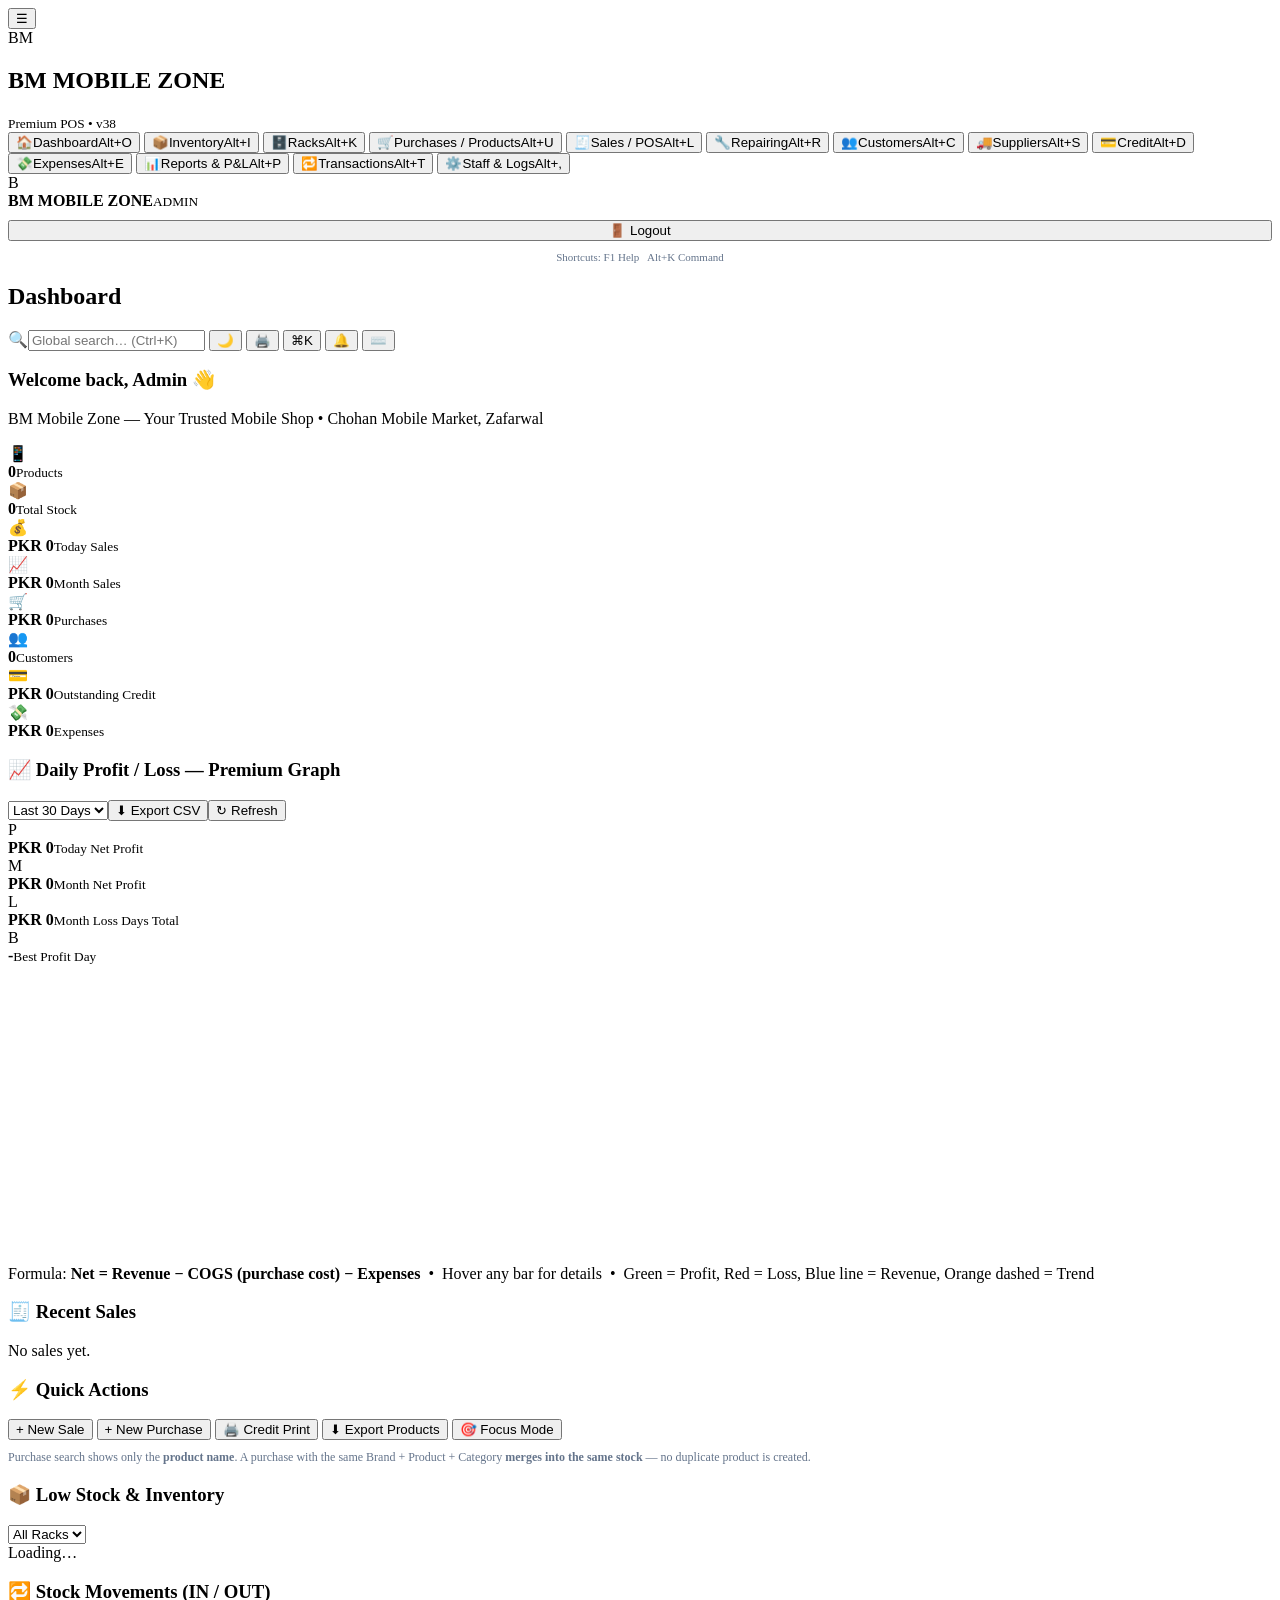
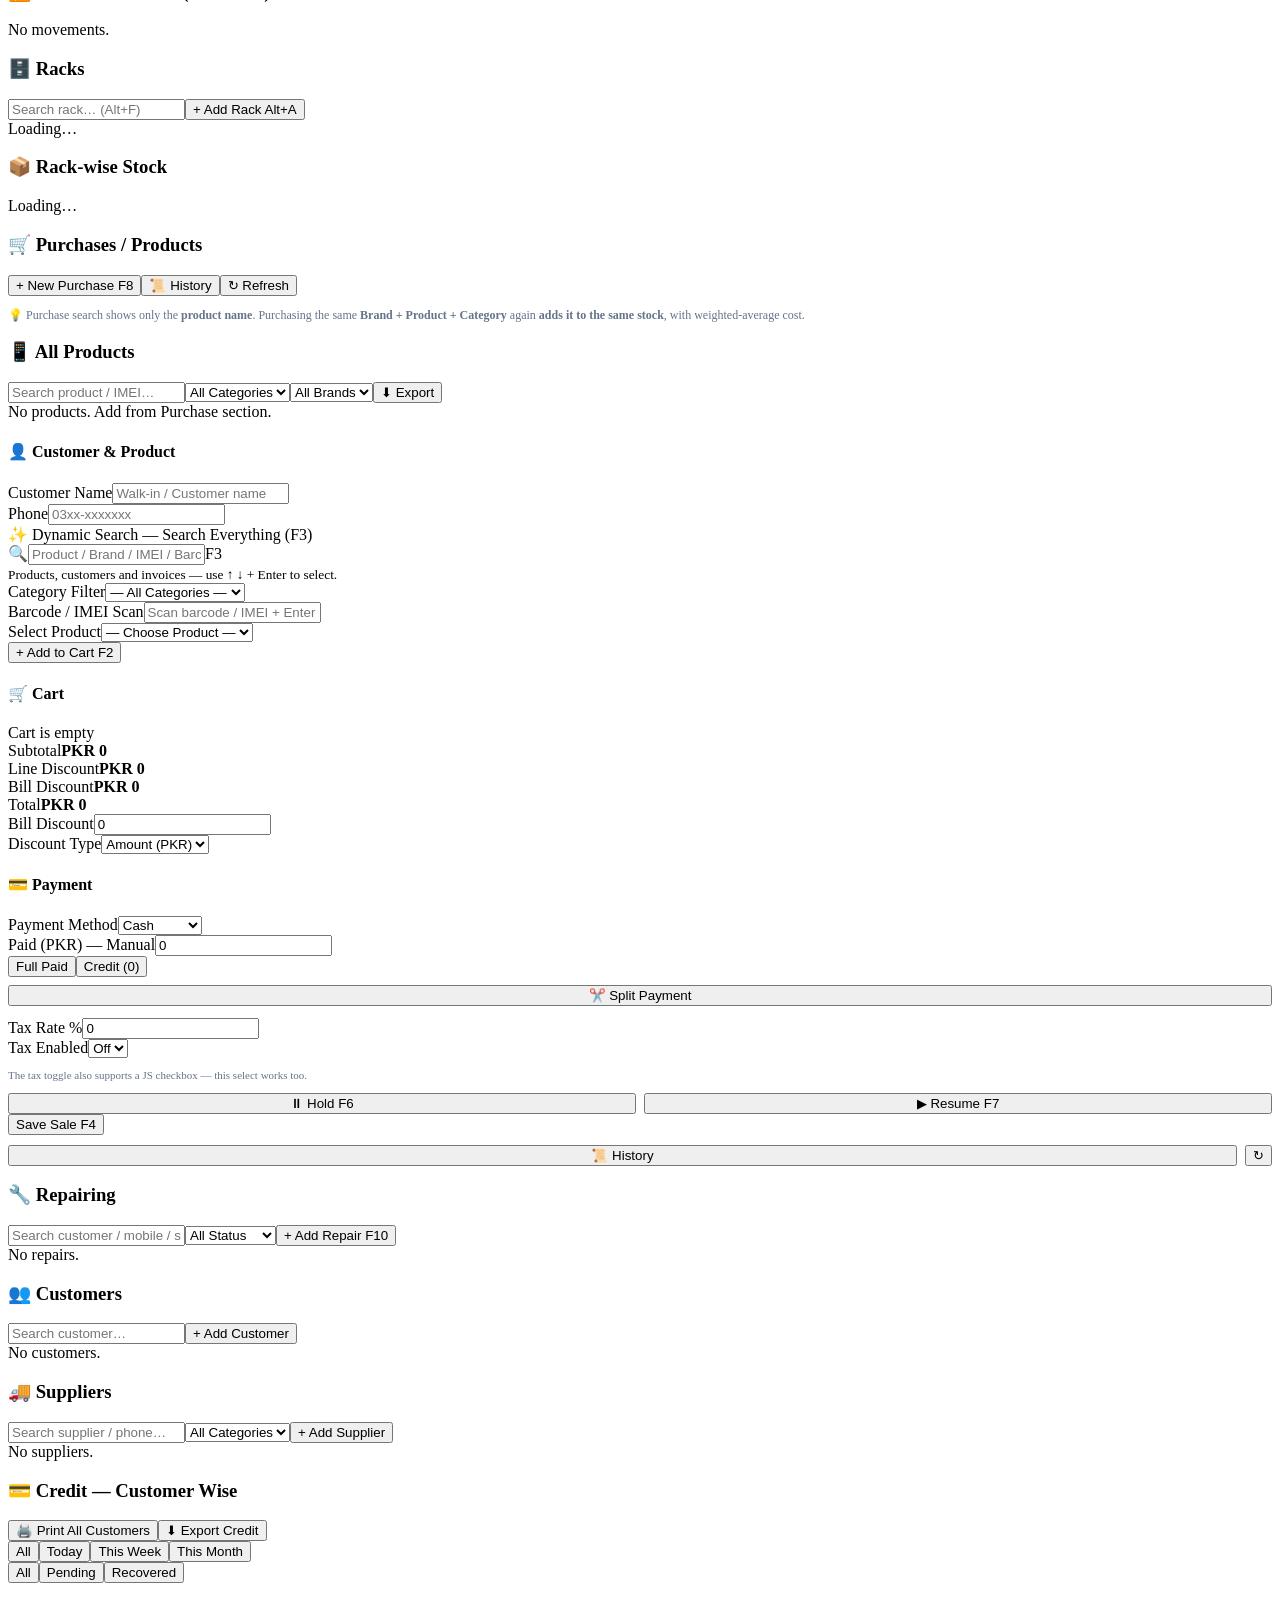
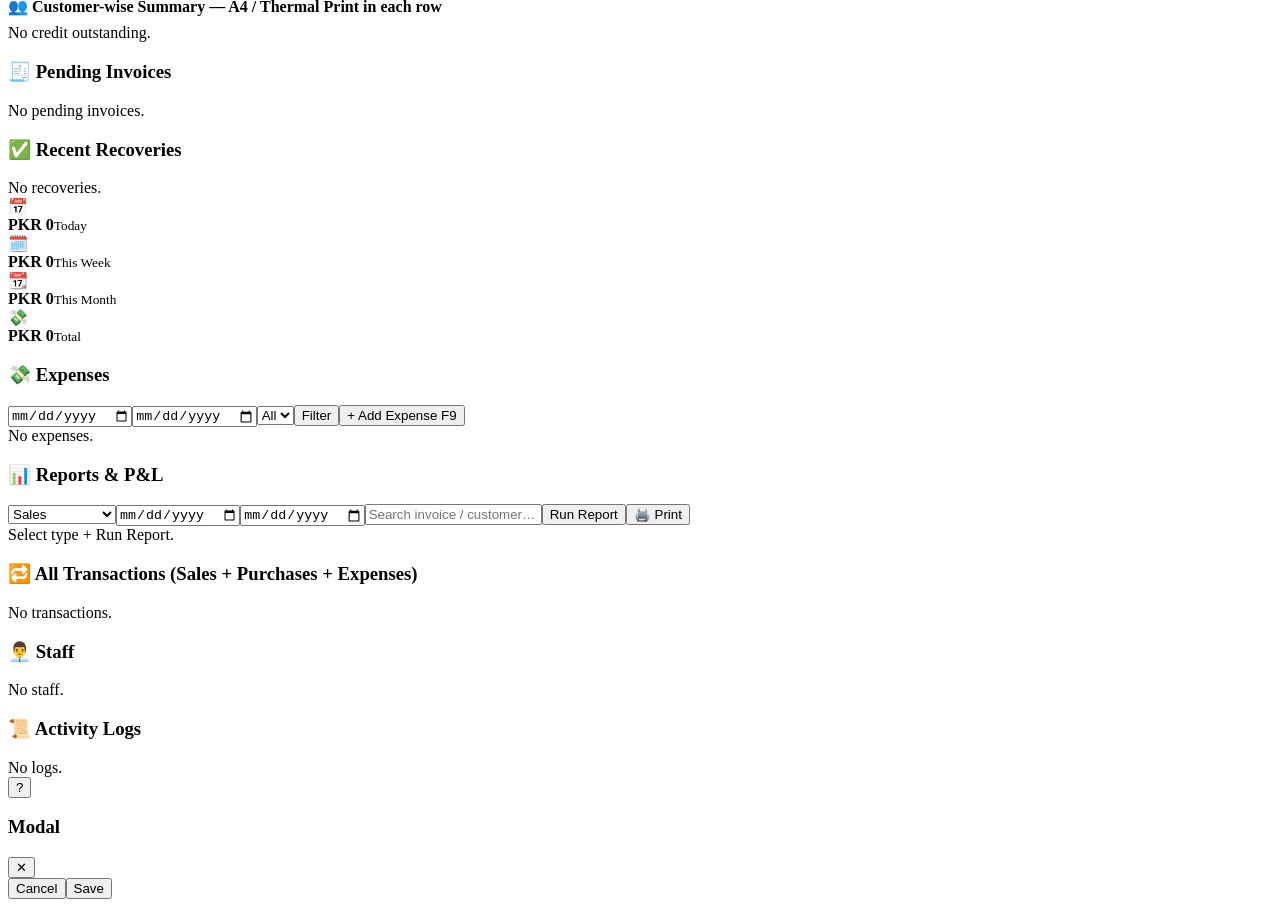
==== commit 117438ae: "Update dashboard.html" ====
--- a/dashboard.html
+++ b/dashboard.html
@@ -1,658 +1,207 @@
 <!DOCTYPE html>
 <html lang="en">
 <head>
-  <meta charset="UTF-8">
-  <meta name="viewport" content="width=device-width, initial-scale=1.0">
-  <title>Dashboard — BM Mobile Zone</title>
-  <link rel="preconnect" href="https://fonts.googleapis.com">
-  <link href="https://fonts.googleapis.com/css2?family=Inter:wght@400;500;600;700;800&family=Jameel+Noori+Nastaleeq&display=swap" rel="stylesheet">
-
-  <link rel="stylesheet" href="css/dashboard.css">
-
-  <!-- ============================================================
-       PURCHASE ITEMS GRID + POS HELPERS (v36)
-       ============================================================ -->
-  <style>
-    /* ---------- Purchase Invoice Modal: Items grid ---------- */
-    .items-header-labels,
-    .product-item-row {
-      display: grid;
-      grid-template-columns: 2fr 1.2fr 1.1fr 0.7fr 0.9fr 0.9fr 1.2fr 1.2fr 1fr 36px;
-      gap: 6px;
-      align-items: center;
-    }
-
-    .items-header-labels {
-      padding: 8px 6px;
-      margin-bottom: 6px;
-      background: #f3f4f6;
-      border: 1px solid #e5e7eb;
-      border-radius: 8px;
-      font-size: 11px;
-      font-weight: 700;
-      color: #4b5563;
-      text-transform: uppercase;
-      letter-spacing: .04em;
-      position: sticky;
-      top: 0;
-      z-index: 2;
-    }
-
-    .items-header-labels span {
-      white-space: nowrap;
-      overflow: hidden;
-      text-overflow: ellipsis;
-    }
-
-    .product-item-row {
-      padding: 6px 4px;
-      border-bottom: 1px dashed #e5e7eb;
-    }
-
-    .product-item-row input,
-    .product-item-row select {
-      width: 100%;
-      min-width: 0;
-      box-sizing: border-box;
-      font-size: 12px;
-      padding: 6px 6px;
-    }
-
-    .product-item-row .item-del-btn {
-      width: 32px;
-      height: 32px;
-      padding: 0;
-      border: none;
-      background: #fee2e2;
-      color: #dc2626;
-      border-radius: 6px;
-      font-size: 16px;
-      font-weight: 800;
-      cursor: pointer;
-      line-height: 1;
-    }
-
-    .product-item-row .item-del-btn:hover {
-      background: #fecaca;
-    }
-
-    /* ---------- Small screens: stack rows, hide header ---------- */
-    @media (max-width: 1100px) {
-      .items-header-labels { display: none; }
-      .product-item-row {
-        grid-template-columns: 1fr 1fr;
-        gap: 6px;
-        padding: 10px 6px;
-        border: 1px solid #e5e7eb;
-        border-radius: 8px;
-        margin-bottom: 8px;
-      }
-      .product-item-row .item-del-btn {
-        grid-column: span 2;
-        width: 100%;
-        height: 28px;
-      }
-    }
-
-    /* ---------- Purchase items scroll container ---------- */
-    #purchaseItemsHost {
-      max-height: calc(100vh - 400px);
-      overflow-y: auto;
-      padding-right: 4px;
-    }
-
-    /* ---------- POS: Paid quick buttons ---------- */
-    .paid-quick {
-      display: flex;
-      gap: 6px;
-      margin-top: 4px;
-    }
-    .paid-quick button {
-      flex: 1;
-      padding: 4px 8px;
-      font-size: 11px;
-      border-radius: 6px;
-      border: 1px solid #e5e7eb;
-      background: #f9fafb;
-      color: #374151;
-      cursor: pointer;
-      font-weight: 600;
-    }
-    .paid-quick button:hover {
-      background: #eef2ff;
-      border-color: #c7d2fe;
-      color: #4338ca;
-    }
-
-    /* ---------- POS: udhar warning ---------- */
-    #udharWarning {
-      display: none;
-      margin-top: 8px;
-      padding: 8px 10px;
-      background: #fef2f2;
-      border: 1px solid #fecaca;
-      border-radius: 6px;
-      color: #dc2626;
-      font-size: 12px;
-      font-weight: 600;
-      line-height: 1.4;
-    }
-
-    /* ---------- POS: Tax row toggle ---------- */
-    .tax-row-inner {
-      display: flex;
-      align-items: center;
-      gap: 8px;
-    }
-    .tax-row-inner input[type="number"] {
-      width: 60px;
-    }
-    .tax-row-inner label {
-      display: flex;
-      align-items: center;
-      gap: 4px;
-      font-size: 11px;
-      color: var(--muted, #6b7280);
-      cursor: pointer;
-    }
-
-    /* ---------- POS: cart mini table ---------- */
-    .cart-mini {
-      width: 100%;
-      border-collapse: collapse;
-      font-size: 12px;
-    }
-    .cart-mini th {
-      text-align: left;
-      font-size: 10px;
-      text-transform: uppercase;
-      color: #6b7280;
-      padding: 4px 3px;
-      border-bottom: 1px solid #e5e7eb;
-    }
-    .cart-mini td {
-      padding: 6px 3px;
-      border-bottom: 1px solid #f3f4f6;
-      vertical-align: middle;
-    }
-    .cart-mini .num { text-align: right; }
-
-    .qty-btn {
-      width: 22px;
-      height: 22px;
-      padding: 0;
-      border: 1px solid #e5e7eb;
-      background: #f9fafb;
-      border-radius: 5px;
-      font-weight: 700;
-      cursor: pointer;
-      line-height: 1;
-      font-size: 12px;
-    }
-    .qty-btn:hover { background: #eef2ff; }
-
-    /* ---------- POS: split payment button ---------- */
-    #btnSplitPayment {
-      background: #f9fafb;
-      border: 1px dashed #d1d5db;
-      color: #4338ca;
-      font-weight: 600;
-    }
-    #btnSplitPayment:hover {
-      background: #eef2ff;
-      border-color: #a5b4fc;
-    }
-  </style>
+<meta charset="UTF-8">
+<meta name="viewport" content="width=device-width, initial-scale=1.0">
+<title>BM Mobile Zone — Dashboard v38 Premium</title>
+<link rel="stylesheet" href="./dashboard.css">
 </head>
-<body>
-
+<body data-module="overview">
+<div class="dashboard">
+  <button id="sidebarHandle" class="sidebar-handle" aria-label="Toggle sidebar">☰</button>
   <!-- ============ SIDEBAR ============ -->
-  <aside class="sidebar" id="mainSidebar">
-    <div class="sidebar-brand">
-      <div class="brand-logo">BM</div>
-      <div>
-        <h1>BM Mobile Zone</h1>
-        <small>Dashboard v36</small>
-      </div>
-    </div>
-
+  <aside id="mainSidebar" class="sidebar">
+    <div class="sidebar-brand"><div class="brand-logo">BM</div><div><h1>BM MOBILE ZONE</h1><small>Premium POS • v38</small></div></div>
     <nav class="sidebar-nav">
-      <button class="nav-item active" data-module="overview">
-        <span class="nav-icon">▦</span> <span>Dashboard</span> <span class="kbd">Alt+O</span>
-      </button>
-      <button class="nav-item" data-module="inventory">
-        <span class="nav-icon">▤</span> <span>Inventory</span> <span class="kbd">Alt+I</span>
-      </button>
-      <button class="nav-item" data-module="racks">
-        <span class="nav-icon">🗄️</span> <span>Racks</span> <span class="kbd">Alt+K</span>
-      </button>
-      <button class="nav-item" data-module="purchases">
-        <span class="nav-icon">🛒</span> <span>Purchases</span> <span class="kbd">Alt+U</span>
-      </button>
-      <button class="nav-item" data-module="sales">
-        <span class="nav-icon">💳</span> <span>Sales / POS</span> <span class="kbd">Alt+L</span>
-      </button>
-      <button class="nav-item" data-module="repairing">
-        <span class="nav-icon">🔧</span> <span>Repairing</span> <span class="kbd">Alt+R</span>
-      </button>
-      <button class="nav-item" data-module="customers">
-        <span class="nav-icon">👥</span> <span>Customers</span> <span class="kbd">Alt+C</span>
-      </button>
-      <button class="nav-item" data-module="suppliers">
-        <span class="nav-icon">🏭</span> <span>Suppliers</span> <span class="kbd">Alt+S</span>
-      </button>
-      <button class="nav-item" data-module="credit">
-        <span class="nav-icon">📒</span> <span>Credit / Udhar</span> <span class="kbd">Alt+D</span>
-      </button>
-      <button class="nav-item" data-module="expenses">
-        <span class="nav-icon">💸</span> <span>Expenses</span> <span class="kbd">Alt+E</span>
-      </button>
-      <button class="nav-item" data-module="reports">
-        <span class="nav-icon">📊</span> <span>Reports & P&L</span> <span class="kbd">Alt+P</span>
-      </button>
-      <button class="nav-item" data-module="transactions">
-        <span class="nav-icon">🔁</span> <span>Transactions</span> <span class="kbd">Alt+T</span>
-      </button>
-      <button class="nav-item" data-module="settings">
-        <span class="nav-icon">⚙️</span> <span>Staff & Logs</span> <span class="kbd">Alt+,</span>
-      </button>
+      <button class="nav-item active" data-module="overview"><span class="nav-icon">🏠</span>Dashboard<span class="kbd">Alt+O</span></button>
+      <button class="nav-item" data-module="inventory"><span class="nav-icon">📦</span>Inventory<span class="kbd">Alt+I</span></button>
+      <button class="nav-item" data-module="racks"><span class="nav-icon">🗄️</span>Racks<span class="kbd">Alt+K</span></button>
+      <button class="nav-item" data-module="purchases"><span class="nav-icon">🛒</span>Purchases / Products<span class="kbd">Alt+U</span></button>
+      <button class="nav-item" data-module="sales"><span class="nav-icon">🧾</span>Sales / POS<span class="kbd">Alt+L</span></button>
+      <button class="nav-item" data-module="repairing"><span class="nav-icon">🔧</span>Repairing<span class="kbd">Alt+R</span></button>
+      <button class="nav-item" data-module="customers"><span class="nav-icon">👥</span>Customers<span class="kbd">Alt+C</span></button>
+      <button class="nav-item" data-module="suppliers"><span class="nav-icon">🚚</span>Suppliers<span class="kbd">Alt+S</span></button>
+      <button class="nav-item" data-module="credit"><span class="nav-icon">💳</span>Credit<span class="kbd">Alt+D</span></button>
+      <button class="nav-item" data-module="expenses"><span class="nav-icon">💸</span>Expenses<span class="kbd">Alt+E</span></button>
+      <button class="nav-item" data-module="reports"><span class="nav-icon">📊</span>Reports &amp; P&amp;L<span class="kbd">Alt+P</span></button>
+      <button class="nav-item" data-module="transactions"><span class="nav-icon">🔁</span>Transactions<span class="kbd">Alt+T</span></button>
+      <button class="nav-item" data-module="settings"><span class="nav-icon">⚙️</span>Staff &amp; Logs<span class="kbd">Alt+,</span></button>
     </nav>
-
     <div class="sidebar-footer">
-      <div class="user-chip">
-        <div class="avatar" id="userAvatar">B</div>
-        <div>
-          <b id="userName">BM MOBILE ZONE</b>
-          <small id="userRole">ADMIN</small>
-        </div>
-      </div>
+      <div class="user-chip"><div class="avatar" id="userAvatar">B</div><div><b id="userName">BM MOBILE ZONE</b><small id="userRole">ADMIN</small></div></div>
+      <button id="logoutBtn" class="btn btn-danger" style="width:100%;margin-top:10px">🚪 Logout</button>
+      <p style="font-size:11px;color:var(--muted,#64748B);text-align:center;margin:10px 0 0">Shortcuts: <span class="kbd">F1</span> Help &nbsp; <span class="kbd">Alt+K</span> Command</p>
     </div>
   </aside>
 
-  <button class="sidebar-handle" id="sidebarHandle" title="Menu">☰</button>
-
   <!-- ============ MAIN ============ -->
   <main class="main">
-
-    <!-- Topbar -->
     <header class="topbar">
-      <div>
-        <h2 id="pageTitle">Dashboard</h2>
-        <small id="todayDate">—</small>
-      </div>
+      <div><h2 id="pageTitle">Dashboard</h2><small id="todayDate"></small></div>
       <div class="topbar-right">
-        <div class="search-bar">
-          <input placeholder="Search… (Ctrl+K)" type="search">
+        <label class="search-bar">🔍<input type="search" placeholder="Global search… (Ctrl+K)"></label>
+        <button id="themeToggle" class="theme-toggle" title="Dark / Light mode">🌙</button> <button class="icon-btn" title="Print Settings" onclick="window.openPrintSettings && window.openPrintSettings()">🖨️</button> <button class="icon-btn" title="Command Palette (Ctrl+K)" onclick="window.openCommandPalette && window.openCommandPalette()">⌘K</button>
+        <button class="icon-btn" title="Pending Credit" onclick="document.getElementById('notifPanel').classList.toggle('open')">🔔<span class="badge" id="notifBadge" style="display:none">0</span></button>
+        <button class="icon-btn" title="Keyboard shortcuts (F1)" onclick="document.dispatchEvent(new KeyboardEvent('keydown',{key:'F1'}))">⌨️</button>
+      </div>
+    </header>
+    <div id="notifPanel" class="notif-panel"></div>
+
+    <!-- OVERVIEW -->
+    <section id="module-overview" class="module active">
+      <div class="welcome-card"><h3>Welcome back, <span id="welcomeName">Admin</span> 👋</h3><p>BM Mobile Zone — Your Trusted Mobile Shop • Chohan Mobile Market, Zafarwal</p></div>
+      <div class="stats-grid">
+        <div class="stat"><div class="stat-icon blue">📱</div><div><strong id="stProducts">0</strong><small>Products</small></div></div>
+        <div class="stat"><div class="stat-icon green">📦</div><div><strong id="stStock">0</strong><small>Total Stock</small></div></div>
+        <div class="stat"><div class="stat-icon orange">💰</div><div><strong id="stTodaySales">PKR 0</strong><small>Today Sales</small></div></div>
+        <div class="stat"><div class="stat-icon purple">📈</div><div><strong id="stMonthSales">PKR 0</strong><small>Month Sales</small></div></div>
+        <div class="stat"><div class="stat-icon teal">🛒</div><div><strong id="stPurchases">PKR 0</strong><small>Purchases</small></div></div>
+        <div class="stat"><div class="stat-icon pink">👥</div><div><strong id="stCustomers">0</strong><small>Customers</small></div></div>
+        <div class="stat"><div class="stat-icon red">💳</div><div><strong id="stOutstanding">PKR 0</strong><small>Outstanding Credit</small></div></div>
+        <div class="stat"><div class="stat-icon orange">💸</div><div><strong id="stExpenses">PKR 0</strong><small>Expenses</small></div></div>
+      </div>
+      <div class="card pl-chart-card" id="plChartCard"><div class="toolbar"><h3>📈 Daily Profit / Loss — Premium Graph</h3><div class="toolbar-actions"><select id="plRange" class="form-input"><option value="7">Last 7 Days</option><option value="14">Last 14 Days</option><option value="30" selected>Last 30 Days</option></select><button class="btn btn-ghost" onclick="window.exportDailyPL && window.exportDailyPL()">⬇ Export CSV</button><button class="btn btn-ghost" onclick="loadDailyPL()">↻ Refresh</button></div></div><div class="stats-grid pl-stats"><div class="stat"><div class="stat-icon green">P</div><div><strong id="plTodayProfit">PKR 0</strong><small>Today Net Profit</small></div></div><div class="stat"><div class="stat-icon purple">M</div><div><strong id="plMonthProfit">PKR 0</strong><small>Month Net Profit</small></div></div><div class="stat"><div class="stat-icon red">L</div><div><strong id="plMonthLoss">PKR 0</strong><small>Month Loss Days Total</small></div></div><div class="stat"><div class="stat-icon blue">B</div><div><strong id="plBestDay">-</strong><small>Best Profit Day</small></div></div></div><div class="pl-chart-wrap"><canvas id="plChartCanvas" width="1000" height="280"></canvas><div id="plChartTooltip" class="pl-tooltip" style="display:none"></div></div><div id="plDailyTable" style="margin-top:14px"></div><p class="pl-formula">Formula: <b>Net = Revenue − COGS (purchase cost) − Expenses</b> &nbsp;•&nbsp; Hover any bar for details &nbsp;•&nbsp; Green = Profit, Red = Loss, Blue line = Revenue, Orange dashed = Trend</p></div>
+      <div class="card"><h3>🧾 Recent Sales</h3><div id="recentSales"><div class="empty">No sales yet.</div></div></div>
+      <div class="card"><h3>⚡ Quick Actions</h3><div class="toolbar-actions">
+        <button class="btn btn-primary" onclick="document.querySelector('[data-module=&quot;sales&quot;]').click()">+ New Sale</button>
+        <button class="btn btn-ghost" onclick="document.querySelector('[data-module=&quot;purchases&quot;]').click()">+ New Purchase</button>
+        <button class="btn btn-ghost" onclick="document.querySelector('[data-module=&quot;credit&quot;]').click()">🖨️ Credit Print</button>
+        <button class="btn btn-ghost" onclick="window.quickExportProducts && window.quickExportProducts()">⬇ Export Products</button>
+        <button class="btn btn-ghost" onclick="window.toggleFocusMode && window.toggleFocusMode()">🎯 Focus Mode</button>
+      </div><p style="font-size:12px;color:var(--muted,#64748B);margin-top:10px">Purchase search shows only the <b>product name</b>. A purchase with the same Brand + Product + Category <b>merges into the same stock</b> — no duplicate product is created.</p></div>
+    </section>
+
+    <!-- INVENTORY -->
+    <section id="module-inventory" class="module">
+      <div class="card"><div class="toolbar"><h3>📦 Low Stock &amp; Inventory</h3><select id="inventoryRackFilter" class="form-input"><option value="">All Racks</option></select></div><div id="lowStockTable"><div class="empty">Loading…</div></div></div>
+      <div class="card"><h3>🔁 Stock Movements (IN / OUT)</h3><div id="movementsTable"><div class="empty">No movements.</div></div></div>
+    </section>
+
+    <!-- RACKS -->
+    <section id="module-racks" class="module">
+      <div class="card"><div class="toolbar"><h3>🗄️ Racks</h3><div class="toolbar-actions"><input id="rackSearchInput" class="form-input" placeholder="Search rack… (Alt+F)"><button id="btnAddRack" class="btn btn-primary">+ Add Rack <span class="kbd">Alt+A</span></button></div></div><div id="racksTable"><div class="empty">Loading…</div></div></div>
+      <div class="card"><h3>📦 Rack-wise Stock</h3><div id="rackStockTable"><div class="empty">Loading…</div></div></div>
+    </section>
+
+    <!-- PURCHASES / PRODUCTS -->
+    <section id="module-purchases" class="module">
+      <div class="card"><div class="toolbar"><h3>🛒 Purchases / Products</h3><div class="toolbar-actions"><button id="btnNewPurchase" class="btn btn-primary">+ New Purchase <span class="kbd">F8</span></button><button id="btnPurchasesHistory" class="btn btn-ghost">📜 History</button><button id="btnRefreshPurchases" class="btn btn-ghost">↻ Refresh</button></div></div>
+        <p style="font-size:12px;color:var(--muted,#64748B)">💡 Purchase search shows only the <b>product name</b>. Purchasing the same <b>Brand + Product + Category</b> again <b>adds it to the same stock</b>, with weighted-average cost.</p>
+        <div id="purchasesHistoryBox" hidden><div id="purchasesTable"><div class="empty">No purchases yet.</div></div></div></div>
+      <div class="card"><div class="toolbar"><h3>📱 All Products</h3><div class="toolbar-actions"><input id="productSearch" class="form-input" placeholder="Search product / IMEI…"><select id="productFilterCat" class="form-input"><option value="">All Categories</option></select><select id="productFilterBrand" class="form-input"><option value="">All Brands</option></select><button class="btn btn-ghost" onclick="window.quickExportProducts && window.quickExportProducts()">⬇ Export</button></div></div><div id="productsTable"><div class="empty">No products. Add from Purchase section.</div></div><div id="productBulkBar" class="bulk-bar" style="display:none"><span><span id="productSelCount">0</span> selected</span><button class="btn btn-danger btn-sm" onclick="window.bulkDeleteProducts && window.bulkDeleteProducts()">Delete Selected</button></div></div>
+    </section>
+
+    <!-- SALES / POS -->
+    <section id="module-sales" class="module">
+      <div class="pos-grid pos-grid-premium">
+        <div class="card pos-card pos-search-card"><h4>👤 Customer &amp; Product</h4>
+          <div class="form-grid"><div class="field"><label>Customer Name</label><input id="saleCustName" list="posCustomerOptions" placeholder="Walk-in / Customer name"><datalist id="posCustomerOptions"></datalist></div><div class="field"><label>Phone</label><input id="saleCustPhone" placeholder="03xx-xxxxxxx"></div></div>
+          <div id="previousDueBox" class="pos-due-box" style="display:none">Previous Credit: <b id="previousDueAmount">PKR 0</b></div>
+          <div class="field pos-dynamic-field"><label>✨ Dynamic Search — Search Everything (F3)</label><div class="pos-dynamic-wrap"><span class="pos-dynamic-ico">🔍</span><input id="posDynamicSearch" class="pos-dynamic-input" placeholder="Product / Brand / IMEI / Barcode / Customer / Invoice…" autocomplete="off"><span class="kbd">F3</span></div><div id="posDynamicResults" class="pos-dynamic-results"></div><small class="pos-dynamic-hint">Products, customers and invoices — use ↑ ↓ + Enter to select.</small></div>
+          <div class="field"><label>Category Filter</label><select id="saleCategoryFilter"><option value="">— All Categories —</option></select></div>
+          <div class="field"><label>Barcode / IMEI Scan</label><input id="posBarcodeInput" placeholder="Scan barcode / IMEI + Enter"></div>
+          <div class="field"><label>Select Product</label><select id="saleProductSelect"><option value="">— Choose Product —</option></select></div>
+          <button id="btnAddToCart" class="btn btn-primary pos-add-btn">+ Add to Cart <span class="kbd">F2</span></button>
         </div>
-        <button class="icon-btn" id="notifBtn" title="Notifications">🔔 <span id="notifBadge" class="badge" style="display:none">0</span></button>
-        <button class="btn btn-danger btn-sm" id="logoutBtn">Logout</button>
-      </div>
-    </header>
-
-    <div class="notif-panel" id="notifPanel"></div>
-
-    <!-- ============ MODULE: OVERVIEW ============ -->
-    <section class="module active" id="module-overview">
-      <div class="welcome-card">
-        <h3>Welcome back, <span id="welcomeName">Admin</span> 👋</h3>
-        <p>Yahan se aap apna poora business manage kar sakte hain. Shortcuts ke liye <b>F1</b> dabaein.</p>
-      </div>
-
-      <div class="stats-grid">
-        <div class="stat"><div class="stat-icon blue">📦</div><div><strong id="stProducts">0</strong><small>Products</small></div></div>
-        <div class="stat"><div class="stat-icon green">📊</div><div><strong id="stStock">0</strong><small>Total Stock</small></div></div>
-        <div class="stat"><div class="stat-icon purple">💰</div><div><strong id="stTodaySales">PKR 0</strong><small>Today Sales</small></div></div>
-        <div class="stat"><div class="stat-icon orange">📈</div><div><strong id="stMonthSales">PKR 0</strong><small>Month Sales</small></div></div>
-        <div class="stat"><div class="stat-icon blue">🛒</div><div><strong id="stPurchases">PKR 0</strong><small>Purchases</small></div></div>
-        <div class="stat"><div class="stat-icon green">👥</div><div><strong id="stCustomers">0</strong><small>Customers</small></div></div>
-        <div class="stat"><div class="stat-icon red">📒</div><div><strong id="stOutstanding">PKR 0</strong><small>Outstanding Udhar</small></div></div>
-        <div class="stat"><div class="stat-icon orange">💸</div><div><strong id="stExpenses">PKR 0</strong><small>Expenses</small></div></div>
-      </div>
-
-      <div class="card">
-        <h3>Recent Sales</h3>
-        <div id="recentSales"></div>
-      </div>
-    </section>
-
-    <!-- ============ MODULE: INVENTORY ============ -->
-    <section class="module" id="module-inventory">
-      <div class="toolbar">
-        <h3>Inventory</h3>
-        <select id="inventoryRackFilter" class="form-input"><option value="">All Racks</option></select>
-      </div>
-      <div class="card">
-        <h4>Low Stock / All Products</h4>
-        <div id="lowStockTable"></div>
-      </div>
-      <div class="card">
-        <h4>Recent Movements</h4>
-        <div id="movementsTable"></div>
-      </div>
-    </section>
-
-    <!-- ============ MODULE: RACKS ============ -->
-    <section class="module" id="module-racks">
-      <div class="toolbar">
-        <h3>🗄️ Racks Management</h3>
-        <div class="toolbar-actions">
-          <input id="rackSearchInput" class="form-input" placeholder="🔍 Search racks... (Alt+F)" style="min-width:220px">
-          <button class="btn btn-primary" id="btnAddRack" title="Add new rack (Alt+A)">+ Add Rack <span class="kbd">Alt+A</span></button>
+        <div class="card pos-card pos-cart-card"><h4>🛒 Cart</h4><div id="cartItems"><div class="empty">Cart is empty</div></div>
+          <div class="row"><span>Subtotal</span><b id="cartSubtotal">PKR 0</b></div>
+          <div class="row"><span>Line Discount</span><b id="cartLineDisc">PKR 0</b></div>
+          <div class="row"><span>Bill Discount</span><b id="cartBillDisc">PKR 0</b></div>
+          <div class="row" id="cartTaxRow" style="display:none"><span>Tax</span><b id="cartTax">PKR 0</b></div>
+          <div class="row"><span>Total</span><b id="cartTotal">PKR 0</b></div>
+          <div class="field"><label>Bill Discount</label><input id="saleDiscount" type="number" value="0"></div>
+          <div class="field"><label>Discount Type</label><select id="saleDiscountType"><option value="amt">Amount (PKR)</option><option value="pct">Percent (%)</option></select></div>
         </div>
-      </div>
-
-      <div class="card">
-        <div style="display:flex;justify-content:space-between;align-items:center;margin-bottom:10px;flex-wrap:wrap;gap:8px">
-          <h4 style="margin:0">All Racks</h4>
-          <small style="color:var(--muted)">
-            <b>Alt+A</b> Add &nbsp;·&nbsp; <b>Alt+E</b> Edit &nbsp;·&nbsp; <b>Alt+V</b> View &nbsp;·&nbsp; <b>Alt+D</b> Delete &nbsp;·&nbsp; <b>Alt+F</b> Search
-          </small>
+        <div class="card pos-card pos-pay-card"><h4>💳 Payment</h4>
+          <div class="field"><label>Payment Method</label><select id="salePaymentMethod"><option>Cash</option><option>Card</option><option>Easypaisa</option><option>JazzCash</option><option>Bank</option><option>Credit</option></select></div>
+          <div class="field"><label>Paid (PKR) — Manual</label><input id="salePaid" type="number" value="0"></div>
+          <div class="paid-quick"><button type="button" onclick="window.setPaidFull && window.setPaidFull()">Full Paid</button><button type="button" onclick="window.setPaidZero && window.setPaidZero()">Credit (0)</button></div>
+          <button id="btnSplitPayment" class="btn btn-ghost" style="width:100%;margin-top:8px">✂️ Split Payment</button>
+          <div class="form-grid" style="margin-top:12px"><div class="field"><label>Tax Rate %</label><input id="posTaxRate" type="number" value="0"></div><div class="field"><label>Tax Enabled</label><select id="posTaxEnabled"><option value="false">Off</option><option value="true">On</option></select></div></div>
+          <p style="font-size:11px;color:var(--muted,#64748B)">The tax toggle also supports a JS checkbox — this select works too.</p>
+          <div id="creditWarning"></div>
+          <div style="display:flex;gap:8px;margin-top:12px"><button id="btnHoldSale" class="btn btn-ghost" style="flex:1">⏸ Hold <span class="kbd">F6</span></button><button id="btnResumeSale" class="btn btn-ghost" style="flex:1">▶ Resume <span class="kbd">F7</span></button></div>
+          <button id="btnSaveSale" class="btn btn-primary">Save Sale <span class="kbd">F4</span></button>
+          <div style="display:flex;gap:8px;margin-top:10px"><button id="btnSalesHistory" class="btn btn-ghost" style="flex:1">📜 History</button><button id="btnRefreshSales" class="btn btn-ghost">↻</button></div>
         </div>
-        <div id="racksTable"></div>
-      </div>
-
-      <div class="card">
-        <h4>📦 Rack-wise Stock Overview</h4>
-        <div id="rackStockTable"></div>
-      </div>
-    </section>
-
-    <!-- ============ MODULE: PURCHASES ============ -->
-    <section class="module" id="module-purchases">
-      <div class="toolbar">
-        <h3>Purchases / Products</h3>
-        <div class="toolbar-actions">
-          <button class="btn btn-ghost" id="btnPurchasesHistory">History</button>
-          <button class="btn btn-ghost" id="btnRefreshPurchases">↻</button>
-          <button class="btn btn-primary" id="btnNewPurchase">+ New Purchase <span class="kbd">F8</span></button>
-        </div>
-      </div>
-      <div class="card">
-        <h4>Products Catalog</h4>
-        <div class="toolbar">
-          <input id="productSearch" class="form-input" placeholder="Search products…">
-          <select id="productFilterCat" class="form-input"><option value="">All Categories</option></select>
-          <select id="productFilterBrand" class="form-input"><option value="">All Brands</option></select>
-        </div>
-        <div id="productsTable"></div>
-        <div class="bulk-bar" id="productBulkBar" style="display:none">
-          <span><b id="productSelCount">0</b> selected</span>
-          <button class="btn btn-danger btn-sm" onclick="bulkDeleteProducts()">Delete Selected</button>
-        </div>
-      </div>
-      <div class="card" id="purchasesHistoryBox" hidden>
-        <h4>Purchase History</h4>
-        <div id="purchasesTable"></div>
-      </div>
-    </section>
-
-    <!-- ============ MODULE: SALES / POS (v36 UPDATED) ============ -->
-    <section class="module" id="module-sales">
-      <div class="toolbar">
-        <h3>Sales / POS</h3>
-        <div class="toolbar-actions">
-          <button class="btn btn-ghost" id="btnSalesHistory">History</button>
-          <button class="btn btn-ghost" id="btnRefreshSales">↻</button>
-          <button class="btn btn-ghost" id="btnHoldSale">Hold Sale <span class="kbd">F6</span></button>
-          <button class="btn btn-ghost" id="btnResumeSale">Resume <span class="kbd">F7</span></button>
-        </div>
-      </div>
-
-      <div class="pos-grid">
-        <!-- ---------- PRODUCT CARD ---------- -->
-        <div class="card">
-          <h4>Product</h4>
-
-          <input id="posProductSearch" class="form-input" placeholder="🔍 Search name / SKU / IMEI / brand… (F3)" style="margin-bottom:8px">
-          <input id="posBarcodeInput" class="form-input" placeholder="📷 Scan barcode / IMEI (Enter)" style="margin-bottom:8px">
-
-          <select id="saleCategoryFilter" class="form-input"></select>
-          <select id="saleProductSelect" class="form-input" style="margin-top:8px"></select>
-
-          <button class="btn btn-primary" id="btnAddToCart" style="margin-top:8px;width:100%">Add to Cart <span class="kbd">F2</span></button>
-        </div>
-
-        <!-- ---------- CUSTOMER CARD ---------- -->
-        <div class="card">
-          <h4>Customer</h4>
-          <input id="saleCustName" class="form-input" list="posCustomerOptions" placeholder="Customer name (Walk-in)">
-          <datalist id="posCustomerOptions"></datalist>
-          <input id="saleCustPhone" class="form-input" placeholder="Phone" style="margin-top:8px">
-          <div id="previousDueBox" style="display:none;margin-top:8px;padding:8px;background:#fef2f2;border-radius:6px;color:#dc2626;font-size:13px">
-            Previous Due: <b id="previousDueAmount">PKR 0</b>
-          </div>
-        </div>
-
-        <!-- ---------- CART CARD ---------- -->
-        <div class="card">
-          <h4>Cart</h4>
-          <div id="cartItems"></div>
-          <hr>
-
-          <div class="row"><span>Subtotal</span><b id="cartSubtotal">PKR 0</b></div>
-
-          <div class="row"><span>Line Discount</span><b id="cartLineDisc">PKR 0</b></div>
-
-          <div class="row">
-            <span>Bill Discount</span>
-            <input id="saleDiscount" type="number" value="0" style="width:70px">
-            <select id="saleDiscountType" style="width:60px">
-              <option value="amt">PKR</option>
-              <option value="pct">%</option>
-            </select>
-          </div>
-          <div class="row"><span>Bill Disc. Amt</span><b id="cartBillDisc">PKR 0</b></div>
-
-          <div class="row tax-row-inner" id="cartTaxRow" style="display:none">
-            <span>Tax</span>
-            <b id="cartTax" style="margin-left:auto">PKR 0</b>
-          </div>
-          <div class="row tax-row-inner">
-            <span>Tax %</span>
-            <input id="posTaxRate" type="number" value="0">
-            <label><input type="checkbox" id="posTaxEnabled"> Enable</label>
-          </div>
-
-          <div class="row" style="font-size:15px;margin-top:6px">
-            <span><b>Total</b></span>
-            <b id="cartTotal" style="color:var(--primary)">PKR 0</b>
-          </div>
-
-          <div class="row" style="margin-top:8px">
-            <span>Paid</span>
-            <input id="salePaid" type="number" value="0" style="width:110px;font-weight:700" placeholder="Manual entry">
-          </div>
-          <div class="paid-quick">
-            <button type="button" onclick="setPaidFull()">💯 Full</button>
-            <button type="button" onclick="setPaidZero()">0 Zero</button>
-          </div>
-
-          <div class="row" style="margin-top:8px">
-            <span>Method</span>
-            <select id="salePaymentMethod">
-              <option>Cash</option>
-              <option>Card</option>
-              <option>JazzCash</option>
-              <option>EasyPaisa</option>
-              <option>Bank</option>
-              <option>Udhar / Credit</option>
-            </select>
-          </div>
-
-          <button class="btn btn-ghost" id="btnSplitPayment" style="width:100%;margin-top:6px">💳 Split Payment</button>
-
-          <div id="udharWarning">⚠️ Udhar (Balance) rahega!</div>
-
-          <button class="btn btn-primary" id="btnSaveSale" style="width:100%;margin-top:12px">Save Sale <span class="kbd">F4</span></button>
-        </div>
-      </div>
-
-      <div class="card" id="salesHistoryBox" hidden>
-        <h4>Sales History</h4>
-        <div id="salesHistoryTable"></div>
-      </div>
-    </section>
-
-    <!-- ============ MODULE: REPAIRING ============ -->
-    <section class="module" id="module-repairing">
-      <div class="toolbar">
-        <h3>Repairing</h3>
-        <div class="toolbar-actions">
-          <input id="repairSearch" class="form-input" placeholder="Search…">
-          <select id="repairStatusFilter" class="form-input">
-            <option value="">All Status</option>
-            <option>Received</option><option>In Progress</option><option>Ready</option><option>Delivered</option>
-          </select>
-          <button class="btn btn-primary" id="btnAddRepair">+ New Repair <span class="kbd">F10</span></button>
-        </div>
-      </div>
-      <div class="card"><div id="repairsTable"></div></div>
-    </section>
-
-    <!-- ============ MODULE: CUSTOMERS ============ -->
-    <section class="module" id="module-customers">
-      <div class="toolbar">
-        <h3>Customers</h3>
-        <div class="toolbar-actions">
-          <input id="custSearch" class="form-input" placeholder="Search customers…">
-          <button class="btn btn-primary" id="btnAddCustomer">+ Add Customer</button>
-        </div>
-      </div>
-      <div class="card">
-        <div id="customersTable"></div>
-        <div class="bulk-bar" id="custBulkBar" style="display:none">
-          <span><b id="custSelCount">0</b> selected</span>
-          <button class="btn btn-danger btn-sm" onclick="bulkDeleteCustomers()">Delete Selected</button>
-        </div>
-      </div>
-    </section>
-
-    <!-- ============ MODULE: SUPPLIERS ============ -->
-    <section class="module" id="module-suppliers">
-      <div class="toolbar">
-        <h3>Suppliers</h3>
-        <div class="toolbar-actions">
-          <input id="supplierSearch" class="form-input" placeholder="Search suppliers…">
-          <select id="supplierCategoryFilter" class="form-input"><option value="">All Categories</option></select>
-          <button class="btn btn-primary" id="btnAddSupplier">+ Add Supplier</button>
-        </div>
-      </div>
-      <div class="card"><div id="suppliersTable"></div></div>
-    </section>
-
-    <!-- ============ MODULE: CREDIT ============ -->
-    <section class="module" id="module-credit">
-      <div class="toolbar">
-        <h3>Credit / Udhar</h3>
-        <div class="toolbar-actions">
-          <button class="btn btn-ghost" id="btnPrintCreditAll">🖨️ Print All</button>
-        </div>
-      </div>
-
-      <div class="tabs" id="creditDateTabs">
-        <button class="active" data-range="all">All</button>
-        <button data-range="today">Today</button>
-        <button data-range="week">This Week</button>
-        <button data-range="month">This Month</button>
-      </div>
-      <div class="tabs" id="creditStatusTabs">
-        <button class="active" data-status="all">All</button>
-        <button data-status="pending">Pending</button>
-        <button data-status="received">Received</button>
-      </div>
-
-      <div class="card"><h4>Customer-wise Summary</h4><div id="creditSummaryTable"></div></div>
-      <div class="card"><h4>Pending Invoices</h4><div id="creditTable"></div></div>
-      <div class="card"><h4>Recent Recoveries</h4><div id="recoveriesTable"></div></div>
-    </section>
-
-    <!-- ============ MODULE: EXPENSES ============ -->
-    <section class="module" id="module-expenses">
-      <div class="toolbar">
-        <h3>Expenses</h3>
-        <div class="toolbar-actions">
-          <input type="date" id="expFilterFrom" class="form-input">
-          <input type="date" id="expFilterTo" class="form-input">
-          <select id="expFilterCat" class="form-input"><option value="">All</option></select>
-          <button class="btn btn-ghost" id="btnFilterExpenses">Filter</button>
-          <button class="btn btn-primary" id="btnAddExpense">+ Add Expense <span class="kbd">F9</span></button>
-        </div>
-      </div>
-
-      <div class="stats-grid">
-        <div class="stat"><div class="stat-icon blue">📅</div><div><strong id="expToday">PKR 0</strong><small>Today</small></div></div>
-        <div class="stat"><div class="stat-icon green">🗓️</div><div><strong id="expWeek">PKR 0</strong><small>This Week</small></div></div>
-        <div class="stat"><div class="stat-icon orange">📆</div><div><strong id="expMonth">PKR 0</strong><small>This Month</small></div></div>
-        <div class="stat"><div class="stat-icon red">💸</div><div><strong id="expTotal">PKR 0</strong><small>Total</small></div></div>
-      </div>
-
-      <div class="card"><div id="expensesTable"></div></div>
-    </section>
-
-    <!-- ============ MODULE: REPORTS ============ -->
-    <section class="module" id="module-reports">
-      <div class="toolbar">
-        <h3>Reports & P&L</h3>
-        <div class="toolbar-actions">
-          <button class="btn btn-ghost" id="btnPrintReport">🖨️ Print</button>
-          <button class="btn btn-primary" id="btnRunReport">Run Report</button>
-        </div>
-      </div>
-
-      <div class="card">
-        <div class="form-grid">
-          <div class="field"><label>Report Type</label>
-            <select id="reportType">
-              <option value="sales">Sales</option>
-              <option value="pl">Profit & Loss</option>
-              <option value="purchases">Purchases</option>
-              <option value="expenses">Expenses</option>
-              <option value="customer">Customers</option>
-            </select>
-          </div>
-          <div class="field"><label>From</label><input type="date" id="reportFrom"></div>
-          <div class="field"><label>To</label><input type="date" id="reportTo"></div>
-          <div class="field"><label>Search</label><input id="reportSearch" placeholder="Search…"></div>
-        </div>
-      </div>
-
-      <div class="stats-grid" id="plSummary" style="display:none"></div>
-      <div class="card"><div id="reportOutput"></div></div>
-    </section>
-
-    <!-- ============ MODULE: TRANSACTIONS ============ -->
-    <section class="module" id="module-transactions">
-      <div class="toolbar"><h3>Transactions</h3></div>
-      <div class="card"><div id="transactionsTable"></div></div>
-    </section>
-
-    <!-- ============ MODULE: SETTINGS ============ -->
-    <section class="module" id="module-settings">
-      <div class="toolbar"><h3>Staff & Logs</h3></div>
-      <div class="card"><h4>Staff Members</h4><div id="staffTable"></div></div>
-      <div class="card"><h4>Activity Logs</h4><div id="logsTable"></div></div>
-    </section>
-
+      </div>
+      <div class="card" id="salesHistoryBox" hidden><h3>📜 Sales History</h3><div id="salesHistoryTable"><div class="empty">No sales.</div></div></div>
+    </section>
+
+    <!-- REPAIRING -->
+    <section id="module-repairing" class="module">
+      <div class="card"><div class="toolbar"><h3>🔧 Repairing</h3><div class="toolbar-actions"><input id="repairSearch" class="form-input" placeholder="Search customer / mobile / slip…"><select id="repairStatusFilter" class="form-input"><option value="">All Status</option><option>Pending</option><option>In Progress</option><option>Ready</option><option>Delivered</option></select><button id="btnAddRepair" class="btn btn-primary">+ Add Repair <span class="kbd">F10</span></button></div></div><div id="repairsTable"><div class="empty">No repairs.</div></div></div>
+    </section>
+
+    <!-- CUSTOMERS -->
+    <section id="module-customers" class="module">
+      <div class="card"><div class="toolbar"><h3>👥 Customers</h3><div class="toolbar-actions"><input id="custSearch" class="form-input" placeholder="Search customer…"><button id="btnAddCustomer" class="btn btn-primary">+ Add Customer</button></div></div><div id="customersTable"><div class="empty">No customers.</div></div><div id="custBulkBar" class="bulk-bar" style="display:none"><span><span id="custSelCount">0</span> selected</span><button class="btn btn-danger btn-sm" onclick="window.bulkDeleteCustomers && window.bulkDeleteCustomers()">Delete Selected</button></div></div>
+    </section>
+
+    <!-- SUPPLIERS -->
+    <section id="module-suppliers" class="module">
+      <div class="card"><div class="toolbar"><h3>🚚 Suppliers</h3><div class="toolbar-actions"><input id="supplierSearch" class="form-input" placeholder="Search supplier / phone…"><select id="supplierCategoryFilter" class="form-input"><option value="">All Categories</option></select><button id="btnAddSupplier" class="btn btn-primary">+ Add Supplier</button></div></div><div id="suppliersTable"><div class="empty">No suppliers.</div></div></div>
+    </section>
+
+    <!-- CREDIT -->
+    <section id="module-credit" class="module">
+      <div class="card"><div class="toolbar"><h3>💳 Credit — Customer Wise</h3><div class="toolbar-actions"><button class="btn btn-primary" onclick="window.printAllCreditCustomerWise && window.printAllCreditCustomerWise()">🖨️ Print All Customers</button><button class="btn btn-ghost" onclick="window.quickExportCredit && window.quickExportCredit()">⬇ Export Credit</button></div></div>
+        <div class="tabs" id="creditDateTabs"><button class="active" data-range="all">All</button><button data-range="today">Today</button><button data-range="week">This Week</button><button data-range="month">This Month</button></div>
+        <div class="tabs" id="creditStatusTabs"><button class="active" data-status="all">All</button><button data-status="pending">Pending</button><button data-status="recovered">Recovered</button></div>
+        <h4 style="margin:14px 0 8px">👥 Customer-wise Summary — A4 / Thermal Print in each row</h4><div id="creditSummaryTable"><div class="empty">No credit outstanding.</div></div>
+      </div>
+      <div class="card"><h3>🧾 Pending Invoices</h3><div id="creditTable"><div class="empty">No pending invoices.</div></div></div>
+      <div class="card"><h3>✅ Recent Recoveries</h3><div id="recoveriesTable"><div class="empty">No recoveries.</div></div></div>
+    </section>
+
+    <!-- EXPENSES -->
+    <section id="module-expenses" class="module">
+      <div class="stats-grid"><div class="stat"><div class="stat-icon orange">📅</div><div><strong id="expToday">PKR 0</strong><small>Today</small></div></div><div class="stat"><div class="stat-icon purple">🗓️</div><div><strong id="expWeek">PKR 0</strong><small>This Week</small></div></div><div class="stat"><div class="stat-icon blue">📆</div><div><strong id="expMonth">PKR 0</strong><small>This Month</small></div></div><div class="stat"><div class="stat-icon red">💸</div><div><strong id="expTotal">PKR 0</strong><small>Total</small></div></div></div>
+      <div class="card"><div class="toolbar"><h3>💸 Expenses</h3><div class="toolbar-actions"><input id="expFilterFrom" type="date" class="form-input"><input id="expFilterTo" type="date" class="form-input"><select id="expFilterCat" class="form-input"><option value="">All</option></select><button id="btnFilterExpenses" class="btn btn-ghost">Filter</button><button id="btnAddExpense" class="btn btn-primary">+ Add Expense <span class="kbd">F9</span></button></div></div><div id="expensesTable"><div class="empty">No expenses.</div></div></div>
+    </section>
+
+    <!-- REPORTS -->
+    <section id="module-reports" class="module">
+      <div class="card"><div class="toolbar"><h3>📊 Reports &amp; P&amp;L</h3><div class="toolbar-actions"><select id="reportType" class="form-input"><option value="sales">Sales</option><option value="pl">P&amp;L Summary</option><option value="purchases">Purchases</option><option value="expenses">Expenses</option><option value="customer">Customers</option></select><input id="reportFrom" type="date" class="form-input"><input id="reportTo" type="date" class="form-input"><input id="reportSearch" class="form-input" placeholder="Search invoice / customer…"><button id="btnRunReport" class="btn btn-primary">Run Report</button><button id="btnPrintReport" class="btn btn-ghost">🖨️ Print</button></div></div><div id="plSummary" class="stats-grid" style="display:none"></div><div id="reportOutput"><div class="empty">Select type + Run Report.</div></div></div>
+    </section>
+
+    <!-- TRANSACTIONS -->
+    <section id="module-transactions" class="module"><div class="card"><h3>🔁 All Transactions (Sales + Purchases + Expenses)</h3><div id="transactionsTable"><div class="empty">No transactions.</div></div></div></section>
+
+    <!-- SETTINGS -->
+    <section id="module-settings" class="module"><div class="card"><h3>👨‍💼 Staff</h3><div id="staffTable"><div class="empty">No staff.</div></div></div><div class="card"><h3>📜 Activity Logs</h3><div id="logsTable"><div class="empty">No logs.</div></div></div></section>
   </main>
-
-  <!-- ============ MODAL ============ -->
-  <div class="modal-backdrop" id="modalBackdrop">
-    <div class="modal">
-      <header class="modal-header">
-        <h3 id="modalTitle">Modal</h3>
-        <button class="icon-btn" onclick="closeModal()">×</button>
-      </header>
-      <div class="modal-body" id="modalBody"></div>
-      <footer class="modal-footer">
-        <button class="btn btn-ghost" id="modalCancel">Cancel</button>
-        <button class="btn btn-primary" id="modalConfirm">Save</button>
-      </footer>
-    </div>
-  </div>
-
-  <!-- Toast host -->
-  <div id="toastHost" class="toast-host"></div>
-
-  <script type="module" src="js/dashboard.js"></script>
+</div>
+
+<button class="floating-help" title="Shortcuts (F1)" onclick="document.dispatchEvent(new KeyboardEvent('keydown',{key:'F1'}))">?</button>
+
+<!-- MODAL -->
+<div id="modalBackdrop" class="modal-backdrop"><div class="modal">
+  <div class="modal-header"><h3 id="modalTitle">Modal</h3><button class="icon-btn" onclick="document.getElementById('modalCancel').click()">✕</button></div>
+  <div id="modalBody" class="modal-body"></div>
+  <div class="modal-footer"><button id="modalCancel" class="btn btn-ghost">Cancel</button><button id="modalConfirm" class="btn btn-primary">Save</button></div>
+</div></div>
+<div id="toastHost" class="toast-host"></div>
+
+<!-- Dark mode + per-section theme (HTML-level, independent backup) -->
+<script>
+(function(){
+  var saved = localStorage.getItem('bm_theme');
+  if(saved==='dark') document.documentElement.setAttribute('data-theme','dark');
+  function syncBtn(){ var b=document.getElementById('themeToggle'); if(b) b.textContent = document.documentElement.getAttribute('data-theme')==='dark' ? '☀️' : '🌙'; }
+  syncBtn();
+  document.getElementById('themeToggle')?.addEventListener('click', function(){
+    var dark = document.documentElement.getAttribute('data-theme')==='dark';
+    if(dark){ document.documentElement.removeAttribute('data-theme'); localStorage.setItem('bm_theme','light'); }
+    else { document.documentElement.setAttribute('data-theme','dark'); localStorage.setItem('bm_theme','dark'); }
+    syncBtn();
+  });
+  document.querySelectorAll('.nav-item[data-module]').forEach(function(btn){ btn.addEventListener('click', function(){ document.body.dataset.module = btn.dataset.module; }); });
+  // posTaxEnabled: JS reads .checked — make the select behave like a checkbox
+  var taxSel = document.getElementById('posTaxEnabled');
+  if(taxSel){ Object.defineProperty(taxSel,'checked',{get:function(){return this.value==='true'},set:function(v){this.value=v?'true':'false'}}); }
+})();
+</script>
+<script type="module" src="./dashboard.js"></script>
 </body>
 </html>
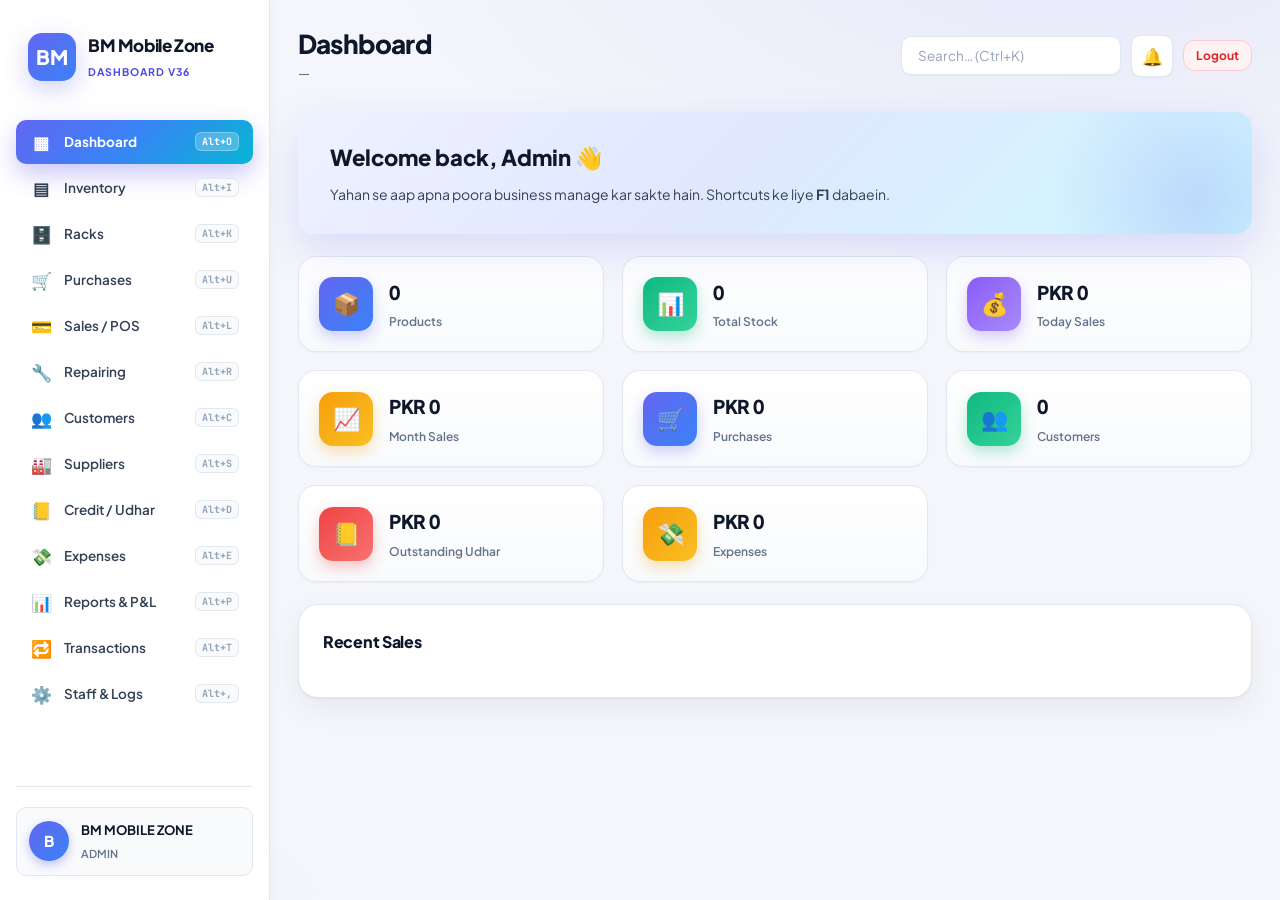
==== commit 62514421: "Update dashboard.html" ====
--- a/dashboard.html
+++ b/dashboard.html
@@ -1,207 +1,658 @@
 <!DOCTYPE html>
 <html lang="en">
 <head>
-<meta charset="UTF-8">
-<meta name="viewport" content="width=device-width, initial-scale=1.0">
-<title>BM Mobile Zone — Dashboard v38 Premium</title>
-<link rel="stylesheet" href="./dashboard.css">
+  <meta charset="UTF-8">
+  <meta name="viewport" content="width=device-width, initial-scale=1.0">
+  <title>Dashboard — BISMILLAH Mobile Zone</title>
+  <link rel="preconnect" href="https://fonts.googleapis.com">
+  <link href="https://fonts.googleapis.com/css2?family=Inter:wght@400;500;600;700;800&family=Jameel+Noori+Nastaleeq&display=swap" rel="stylesheet">
+
+  <link rel="stylesheet" href="css/dashboard.css">
+
+  <!-- ============================================================
+       PURCHASE ITEMS GRID + POS HELPERS (v36)
+       ============================================================ -->
+  <style>
+    /* ---------- Purchase Invoice Modal: Items grid ---------- */
+    .items-header-labels,
+    .product-item-row {
+      display: grid;
+      grid-template-columns: 2fr 1.2fr 1.1fr 0.7fr 0.9fr 0.9fr 1.2fr 1.2fr 1fr 36px;
+      gap: 6px;
+      align-items: center;
+    }
+
+    .items-header-labels {
+      padding: 8px 6px;
+      margin-bottom: 6px;
+      background: #f3f4f6;
+      border: 1px solid #e5e7eb;
+      border-radius: 8px;
+      font-size: 11px;
+      font-weight: 700;
+      color: #4b5563;
+      text-transform: uppercase;
+      letter-spacing: .04em;
+      position: sticky;
+      top: 0;
+      z-index: 2;
+    }
+
+    .items-header-labels span {
+      white-space: nowrap;
+      overflow: hidden;
+      text-overflow: ellipsis;
+    }
+
+    .product-item-row {
+      padding: 6px 4px;
+      border-bottom: 1px dashed #e5e7eb;
+    }
+
+    .product-item-row input,
+    .product-item-row select {
+      width: 100%;
+      min-width: 0;
+      box-sizing: border-box;
+      font-size: 12px;
+      padding: 6px 6px;
+    }
+
+    .product-item-row .item-del-btn {
+      width: 32px;
+      height: 32px;
+      padding: 0;
+      border: none;
+      background: #fee2e2;
+      color: #dc2626;
+      border-radius: 6px;
+      font-size: 16px;
+      font-weight: 800;
+      cursor: pointer;
+      line-height: 1;
+    }
+
+    .product-item-row .item-del-btn:hover {
+      background: #fecaca;
+    }
+
+    /* ---------- Small screens: stack rows, hide header ---------- */
+    @media (max-width: 1100px) {
+      .items-header-labels { display: none; }
+      .product-item-row {
+        grid-template-columns: 1fr 1fr;
+        gap: 6px;
+        padding: 10px 6px;
+        border: 1px solid #e5e7eb;
+        border-radius: 8px;
+        margin-bottom: 8px;
+      }
+      .product-item-row .item-del-btn {
+        grid-column: span 2;
+        width: 100%;
+        height: 28px;
+      }
+    }
+
+    /* ---------- Purchase items scroll container ---------- */
+    #purchaseItemsHost {
+      max-height: calc(100vh - 400px);
+      overflow-y: auto;
+      padding-right: 4px;
+    }
+
+    /* ---------- POS: Paid quick buttons ---------- */
+    .paid-quick {
+      display: flex;
+      gap: 6px;
+      margin-top: 4px;
+    }
+    .paid-quick button {
+      flex: 1;
+      padding: 4px 8px;
+      font-size: 11px;
+      border-radius: 6px;
+      border: 1px solid #e5e7eb;
+      background: #f9fafb;
+      color: #374151;
+      cursor: pointer;
+      font-weight: 600;
+    }
+    .paid-quick button:hover {
+      background: #eef2ff;
+      border-color: #c7d2fe;
+      color: #4338ca;
+    }
+
+    /* ---------- POS: udhar warning ---------- */
+    #udharWarning {
+      display: none;
+      margin-top: 8px;
+      padding: 8px 10px;
+      background: #fef2f2;
+      border: 1px solid #fecaca;
+      border-radius: 6px;
+      color: #dc2626;
+      font-size: 12px;
+      font-weight: 600;
+      line-height: 1.4;
+    }
+
+    /* ---------- POS: Tax row toggle ---------- */
+    .tax-row-inner {
+      display: flex;
+      align-items: center;
+      gap: 8px;
+    }
+    .tax-row-inner input[type="number"] {
+      width: 60px;
+    }
+    .tax-row-inner label {
+      display: flex;
+      align-items: center;
+      gap: 4px;
+      font-size: 11px;
+      color: var(--muted, #6b7280);
+      cursor: pointer;
+    }
+
+    /* ---------- POS: cart mini table ---------- */
+    .cart-mini {
+      width: 100%;
+      border-collapse: collapse;
+      font-size: 12px;
+    }
+    .cart-mini th {
+      text-align: left;
+      font-size: 10px;
+      text-transform: uppercase;
+      color: #6b7280;
+      padding: 4px 3px;
+      border-bottom: 1px solid #e5e7eb;
+    }
+    .cart-mini td {
+      padding: 6px 3px;
+      border-bottom: 1px solid #f3f4f6;
+      vertical-align: middle;
+    }
+    .cart-mini .num { text-align: right; }
+
+    .qty-btn {
+      width: 22px;
+      height: 22px;
+      padding: 0;
+      border: 1px solid #e5e7eb;
+      background: #f9fafb;
+      border-radius: 5px;
+      font-weight: 700;
+      cursor: pointer;
+      line-height: 1;
+      font-size: 12px;
+    }
+    .qty-btn:hover { background: #eef2ff; }
+
+    /* ---------- POS: split payment button ---------- */
+    #btnSplitPayment {
+      background: #f9fafb;
+      border: 1px dashed #d1d5db;
+      color: #4338ca;
+      font-weight: 600;
+    }
+    #btnSplitPayment:hover {
+      background: #eef2ff;
+      border-color: #a5b4fc;
+    }
+  </style>
 </head>
-<body data-module="overview">
-<div class="dashboard">
-  <button id="sidebarHandle" class="sidebar-handle" aria-label="Toggle sidebar">☰</button>
+<body>
+
   <!-- ============ SIDEBAR ============ -->
-  <aside id="mainSidebar" class="sidebar">
-    <div class="sidebar-brand"><div class="brand-logo">BM</div><div><h1>BM MOBILE ZONE</h1><small>Premium POS • v38</small></div></div>
+  <aside class="sidebar" id="mainSidebar">
+    <div class="sidebar-brand">
+      <div class="brand-logo">BM</div>
+      <div>
+        <h1>BM Mobile Zone</h1>
+        <small>Dashboard v36</small>
+      </div>
+    </div>
+
     <nav class="sidebar-nav">
-      <button class="nav-item active" data-module="overview"><span class="nav-icon">🏠</span>Dashboard<span class="kbd">Alt+O</span></button>
-      <button class="nav-item" data-module="inventory"><span class="nav-icon">📦</span>Inventory<span class="kbd">Alt+I</span></button>
-      <button class="nav-item" data-module="racks"><span class="nav-icon">🗄️</span>Racks<span class="kbd">Alt+K</span></button>
-      <button class="nav-item" data-module="purchases"><span class="nav-icon">🛒</span>Purchases / Products<span class="kbd">Alt+U</span></button>
-      <button class="nav-item" data-module="sales"><span class="nav-icon">🧾</span>Sales / POS<span class="kbd">Alt+L</span></button>
-      <button class="nav-item" data-module="repairing"><span class="nav-icon">🔧</span>Repairing<span class="kbd">Alt+R</span></button>
-      <button class="nav-item" data-module="customers"><span class="nav-icon">👥</span>Customers<span class="kbd">Alt+C</span></button>
-      <button class="nav-item" data-module="suppliers"><span class="nav-icon">🚚</span>Suppliers<span class="kbd">Alt+S</span></button>
-      <button class="nav-item" data-module="credit"><span class="nav-icon">💳</span>Credit<span class="kbd">Alt+D</span></button>
-      <button class="nav-item" data-module="expenses"><span class="nav-icon">💸</span>Expenses<span class="kbd">Alt+E</span></button>
-      <button class="nav-item" data-module="reports"><span class="nav-icon">📊</span>Reports &amp; P&amp;L<span class="kbd">Alt+P</span></button>
-      <button class="nav-item" data-module="transactions"><span class="nav-icon">🔁</span>Transactions<span class="kbd">Alt+T</span></button>
-      <button class="nav-item" data-module="settings"><span class="nav-icon">⚙️</span>Staff &amp; Logs<span class="kbd">Alt+,</span></button>
+      <button class="nav-item active" data-module="overview">
+        <span class="nav-icon">▦</span> <span>Dashboard</span> <span class="kbd">Alt+O</span>
+      </button>
+      <button class="nav-item" data-module="inventory">
+        <span class="nav-icon">▤</span> <span>Inventory</span> <span class="kbd">Alt+I</span>
+      </button>
+      <button class="nav-item" data-module="racks">
+        <span class="nav-icon">🗄️</span> <span>Racks</span> <span class="kbd">Alt+K</span>
+      </button>
+      <button class="nav-item" data-module="purchases">
+        <span class="nav-icon">🛒</span> <span>Purchases</span> <span class="kbd">Alt+U</span>
+      </button>
+      <button class="nav-item" data-module="sales">
+        <span class="nav-icon">💳</span> <span>Sales / POS</span> <span class="kbd">Alt+L</span>
+      </button>
+      <button class="nav-item" data-module="repairing">
+        <span class="nav-icon">🔧</span> <span>Repairing</span> <span class="kbd">Alt+R</span>
+      </button>
+      <button class="nav-item" data-module="customers">
+        <span class="nav-icon">👥</span> <span>Customers</span> <span class="kbd">Alt+C</span>
+      </button>
+      <button class="nav-item" data-module="suppliers">
+        <span class="nav-icon">🏭</span> <span>Suppliers</span> <span class="kbd">Alt+S</span>
+      </button>
+      <button class="nav-item" data-module="credit">
+        <span class="nav-icon">📒</span> <span>Credit / Udhar</span> <span class="kbd">Alt+D</span>
+      </button>
+      <button class="nav-item" data-module="expenses">
+        <span class="nav-icon">💸</span> <span>Expenses</span> <span class="kbd">Alt+E</span>
+      </button>
+      <button class="nav-item" data-module="reports">
+        <span class="nav-icon">📊</span> <span>Reports & P&L</span> <span class="kbd">Alt+P</span>
+      </button>
+      <button class="nav-item" data-module="transactions">
+        <span class="nav-icon">🔁</span> <span>Transactions</span> <span class="kbd">Alt+T</span>
+      </button>
+      <button class="nav-item" data-module="settings">
+        <span class="nav-icon">⚙️</span> <span>Staff & Logs</span> <span class="kbd">Alt+,</span>
+      </button>
     </nav>
+
     <div class="sidebar-footer">
-      <div class="user-chip"><div class="avatar" id="userAvatar">B</div><div><b id="userName">BM MOBILE ZONE</b><small id="userRole">ADMIN</small></div></div>
-      <button id="logoutBtn" class="btn btn-danger" style="width:100%;margin-top:10px">🚪 Logout</button>
-      <p style="font-size:11px;color:var(--muted,#64748B);text-align:center;margin:10px 0 0">Shortcuts: <span class="kbd">F1</span> Help &nbsp; <span class="kbd">Alt+K</span> Command</p>
+      <div class="user-chip">
+        <div class="avatar" id="userAvatar">B</div>
+        <div>
+          <b id="userName">BM MOBILE ZONE</b>
+          <small id="userRole">ADMIN</small>
+        </div>
+      </div>
     </div>
   </aside>
 
+  <button class="sidebar-handle" id="sidebarHandle" title="Menu">☰</button>
+
   <!-- ============ MAIN ============ -->
   <main class="main">
+
+    <!-- Topbar -->
     <header class="topbar">
-      <div><h2 id="pageTitle">Dashboard</h2><small id="todayDate"></small></div>
+      <div>
+        <h2 id="pageTitle">Dashboard</h2>
+        <small id="todayDate">—</small>
+      </div>
       <div class="topbar-right">
-        <label class="search-bar">🔍<input type="search" placeholder="Global search… (Ctrl+K)"></label>
-        <button id="themeToggle" class="theme-toggle" title="Dark / Light mode">🌙</button> <button class="icon-btn" title="Print Settings" onclick="window.openPrintSettings && window.openPrintSettings()">🖨️</button> <button class="icon-btn" title="Command Palette (Ctrl+K)" onclick="window.openCommandPalette && window.openCommandPalette()">⌘K</button>
-        <button class="icon-btn" title="Pending Credit" onclick="document.getElementById('notifPanel').classList.toggle('open')">🔔<span class="badge" id="notifBadge" style="display:none">0</span></button>
-        <button class="icon-btn" title="Keyboard shortcuts (F1)" onclick="document.dispatchEvent(new KeyboardEvent('keydown',{key:'F1'}))">⌨️</button>
+        <div class="search-bar">
+          <input placeholder="Search… (Ctrl+K)" type="search">
+        </div>
+        <button class="icon-btn" id="notifBtn" title="Notifications">🔔 <span id="notifBadge" class="badge" style="display:none">0</span></button>
+        <button class="btn btn-danger btn-sm" id="logoutBtn">Logout</button>
       </div>
     </header>
-    <div id="notifPanel" class="notif-panel"></div>
-
-    <!-- OVERVIEW -->
-    <section id="module-overview" class="module active">
-      <div class="welcome-card"><h3>Welcome back, <span id="welcomeName">Admin</span> 👋</h3><p>BM Mobile Zone — Your Trusted Mobile Shop • Chohan Mobile Market, Zafarwal</p></div>
+
+    <div class="notif-panel" id="notifPanel"></div>
+
+    <!-- ============ MODULE: OVERVIEW ============ -->
+    <section class="module active" id="module-overview">
+      <div class="welcome-card">
+        <h3>Welcome back, <span id="welcomeName">Admin</span> 👋</h3>
+        <p>Yahan se aap apna poora business manage kar sakte hain. Shortcuts ke liye <b>F1</b> dabaein.</p>
+      </div>
+
       <div class="stats-grid">
-        <div class="stat"><div class="stat-icon blue">📱</div><div><strong id="stProducts">0</strong><small>Products</small></div></div>
-        <div class="stat"><div class="stat-icon green">📦</div><div><strong id="stStock">0</strong><small>Total Stock</small></div></div>
-        <div class="stat"><div class="stat-icon orange">💰</div><div><strong id="stTodaySales">PKR 0</strong><small>Today Sales</small></div></div>
-        <div class="stat"><div class="stat-icon purple">📈</div><div><strong id="stMonthSales">PKR 0</strong><small>Month Sales</small></div></div>
-        <div class="stat"><div class="stat-icon teal">🛒</div><div><strong id="stPurchases">PKR 0</strong><small>Purchases</small></div></div>
-        <div class="stat"><div class="stat-icon pink">👥</div><div><strong id="stCustomers">0</strong><small>Customers</small></div></div>
-        <div class="stat"><div class="stat-icon red">💳</div><div><strong id="stOutstanding">PKR 0</strong><small>Outstanding Credit</small></div></div>
+        <div class="stat"><div class="stat-icon blue">📦</div><div><strong id="stProducts">0</strong><small>Products</small></div></div>
+        <div class="stat"><div class="stat-icon green">📊</div><div><strong id="stStock">0</strong><small>Total Stock</small></div></div>
+        <div class="stat"><div class="stat-icon purple">💰</div><div><strong id="stTodaySales">PKR 0</strong><small>Today Sales</small></div></div>
+        <div class="stat"><div class="stat-icon orange">📈</div><div><strong id="stMonthSales">PKR 0</strong><small>Month Sales</small></div></div>
+        <div class="stat"><div class="stat-icon blue">🛒</div><div><strong id="stPurchases">PKR 0</strong><small>Purchases</small></div></div>
+        <div class="stat"><div class="stat-icon green">👥</div><div><strong id="stCustomers">0</strong><small>Customers</small></div></div>
+        <div class="stat"><div class="stat-icon red">📒</div><div><strong id="stOutstanding">PKR 0</strong><small>Outstanding Udhar</small></div></div>
         <div class="stat"><div class="stat-icon orange">💸</div><div><strong id="stExpenses">PKR 0</strong><small>Expenses</small></div></div>
       </div>
-      <div class="card pl-chart-card" id="plChartCard"><div class="toolbar"><h3>📈 Daily Profit / Loss — Premium Graph</h3><div class="toolbar-actions"><select id="plRange" class="form-input"><option value="7">Last 7 Days</option><option value="14">Last 14 Days</option><option value="30" selected>Last 30 Days</option></select><button class="btn btn-ghost" onclick="window.exportDailyPL && window.exportDailyPL()">⬇ Export CSV</button><button class="btn btn-ghost" onclick="loadDailyPL()">↻ Refresh</button></div></div><div class="stats-grid pl-stats"><div class="stat"><div class="stat-icon green">P</div><div><strong id="plTodayProfit">PKR 0</strong><small>Today Net Profit</small></div></div><div class="stat"><div class="stat-icon purple">M</div><div><strong id="plMonthProfit">PKR 0</strong><small>Month Net Profit</small></div></div><div class="stat"><div class="stat-icon red">L</div><div><strong id="plMonthLoss">PKR 0</strong><small>Month Loss Days Total</small></div></div><div class="stat"><div class="stat-icon blue">B</div><div><strong id="plBestDay">-</strong><small>Best Profit Day</small></div></div></div><div class="pl-chart-wrap"><canvas id="plChartCanvas" width="1000" height="280"></canvas><div id="plChartTooltip" class="pl-tooltip" style="display:none"></div></div><div id="plDailyTable" style="margin-top:14px"></div><p class="pl-formula">Formula: <b>Net = Revenue − COGS (purchase cost) − Expenses</b> &nbsp;•&nbsp; Hover any bar for details &nbsp;•&nbsp; Green = Profit, Red = Loss, Blue line = Revenue, Orange dashed = Trend</p></div>
-      <div class="card"><h3>🧾 Recent Sales</h3><div id="recentSales"><div class="empty">No sales yet.</div></div></div>
-      <div class="card"><h3>⚡ Quick Actions</h3><div class="toolbar-actions">
-        <button class="btn btn-primary" onclick="document.querySelector('[data-module=&quot;sales&quot;]').click()">+ New Sale</button>
-        <button class="btn btn-ghost" onclick="document.querySelector('[data-module=&quot;purchases&quot;]').click()">+ New Purchase</button>
-        <button class="btn btn-ghost" onclick="document.querySelector('[data-module=&quot;credit&quot;]').click()">🖨️ Credit Print</button>
-        <button class="btn btn-ghost" onclick="window.quickExportProducts && window.quickExportProducts()">⬇ Export Products</button>
-        <button class="btn btn-ghost" onclick="window.toggleFocusMode && window.toggleFocusMode()">🎯 Focus Mode</button>
-      </div><p style="font-size:12px;color:var(--muted,#64748B);margin-top:10px">Purchase search shows only the <b>product name</b>. A purchase with the same Brand + Product + Category <b>merges into the same stock</b> — no duplicate product is created.</p></div>
-    </section>
-
-    <!-- INVENTORY -->
-    <section id="module-inventory" class="module">
-      <div class="card"><div class="toolbar"><h3>📦 Low Stock &amp; Inventory</h3><select id="inventoryRackFilter" class="form-input"><option value="">All Racks</option></select></div><div id="lowStockTable"><div class="empty">Loading…</div></div></div>
-      <div class="card"><h3>🔁 Stock Movements (IN / OUT)</h3><div id="movementsTable"><div class="empty">No movements.</div></div></div>
-    </section>
-
-    <!-- RACKS -->
-    <section id="module-racks" class="module">
-      <div class="card"><div class="toolbar"><h3>🗄️ Racks</h3><div class="toolbar-actions"><input id="rackSearchInput" class="form-input" placeholder="Search rack… (Alt+F)"><button id="btnAddRack" class="btn btn-primary">+ Add Rack <span class="kbd">Alt+A</span></button></div></div><div id="racksTable"><div class="empty">Loading…</div></div></div>
-      <div class="card"><h3>📦 Rack-wise Stock</h3><div id="rackStockTable"><div class="empty">Loading…</div></div></div>
-    </section>
-
-    <!-- PURCHASES / PRODUCTS -->
-    <section id="module-purchases" class="module">
-      <div class="card"><div class="toolbar"><h3>🛒 Purchases / Products</h3><div class="toolbar-actions"><button id="btnNewPurchase" class="btn btn-primary">+ New Purchase <span class="kbd">F8</span></button><button id="btnPurchasesHistory" class="btn btn-ghost">📜 History</button><button id="btnRefreshPurchases" class="btn btn-ghost">↻ Refresh</button></div></div>
-        <p style="font-size:12px;color:var(--muted,#64748B)">💡 Purchase search shows only the <b>product name</b>. Purchasing the same <b>Brand + Product + Category</b> again <b>adds it to the same stock</b>, with weighted-average cost.</p>
-        <div id="purchasesHistoryBox" hidden><div id="purchasesTable"><div class="empty">No purchases yet.</div></div></div></div>
-      <div class="card"><div class="toolbar"><h3>📱 All Products</h3><div class="toolbar-actions"><input id="productSearch" class="form-input" placeholder="Search product / IMEI…"><select id="productFilterCat" class="form-input"><option value="">All Categories</option></select><select id="productFilterBrand" class="form-input"><option value="">All Brands</option></select><button class="btn btn-ghost" onclick="window.quickExportProducts && window.quickExportProducts()">⬇ Export</button></div></div><div id="productsTable"><div class="empty">No products. Add from Purchase section.</div></div><div id="productBulkBar" class="bulk-bar" style="display:none"><span><span id="productSelCount">0</span> selected</span><button class="btn btn-danger btn-sm" onclick="window.bulkDeleteProducts && window.bulkDeleteProducts()">Delete Selected</button></div></div>
-    </section>
-
-    <!-- SALES / POS -->
-    <section id="module-sales" class="module">
-      <div class="pos-grid pos-grid-premium">
-        <div class="card pos-card pos-search-card"><h4>👤 Customer &amp; Product</h4>
-          <div class="form-grid"><div class="field"><label>Customer Name</label><input id="saleCustName" list="posCustomerOptions" placeholder="Walk-in / Customer name"><datalist id="posCustomerOptions"></datalist></div><div class="field"><label>Phone</label><input id="saleCustPhone" placeholder="03xx-xxxxxxx"></div></div>
-          <div id="previousDueBox" class="pos-due-box" style="display:none">Previous Credit: <b id="previousDueAmount">PKR 0</b></div>
-          <div class="field pos-dynamic-field"><label>✨ Dynamic Search — Search Everything (F3)</label><div class="pos-dynamic-wrap"><span class="pos-dynamic-ico">🔍</span><input id="posDynamicSearch" class="pos-dynamic-input" placeholder="Product / Brand / IMEI / Barcode / Customer / Invoice…" autocomplete="off"><span class="kbd">F3</span></div><div id="posDynamicResults" class="pos-dynamic-results"></div><small class="pos-dynamic-hint">Products, customers and invoices — use ↑ ↓ + Enter to select.</small></div>
-          <div class="field"><label>Category Filter</label><select id="saleCategoryFilter"><option value="">— All Categories —</option></select></div>
-          <div class="field"><label>Barcode / IMEI Scan</label><input id="posBarcodeInput" placeholder="Scan barcode / IMEI + Enter"></div>
-          <div class="field"><label>Select Product</label><select id="saleProductSelect"><option value="">— Choose Product —</option></select></div>
-          <button id="btnAddToCart" class="btn btn-primary pos-add-btn">+ Add to Cart <span class="kbd">F2</span></button>
-        </div>
-        <div class="card pos-card pos-cart-card"><h4>🛒 Cart</h4><div id="cartItems"><div class="empty">Cart is empty</div></div>
+
+      <div class="card">
+        <h3>Recent Sales</h3>
+        <div id="recentSales"></div>
+      </div>
+    </section>
+
+    <!-- ============ MODULE: INVENTORY ============ -->
+    <section class="module" id="module-inventory">
+      <div class="toolbar">
+        <h3>Inventory</h3>
+        <select id="inventoryRackFilter" class="form-input"><option value="">All Racks</option></select>
+      </div>
+      <div class="card">
+        <h4>Low Stock / All Products</h4>
+        <div id="lowStockTable"></div>
+      </div>
+      <div class="card">
+        <h4>Recent Movements</h4>
+        <div id="movementsTable"></div>
+      </div>
+    </section>
+
+    <!-- ============ MODULE: RACKS ============ -->
+    <section class="module" id="module-racks">
+      <div class="toolbar">
+        <h3>🗄️ Racks Management</h3>
+        <div class="toolbar-actions">
+          <input id="rackSearchInput" class="form-input" placeholder="🔍 Search racks... (Alt+F)" style="min-width:220px">
+          <button class="btn btn-primary" id="btnAddRack" title="Add new rack (Alt+A)">+ Add Rack <span class="kbd">Alt+A</span></button>
+        </div>
+      </div>
+
+      <div class="card">
+        <div style="display:flex;justify-content:space-between;align-items:center;margin-bottom:10px;flex-wrap:wrap;gap:8px">
+          <h4 style="margin:0">All Racks</h4>
+          <small style="color:var(--muted)">
+            <b>Alt+A</b> Add &nbsp;·&nbsp; <b>Alt+E</b> Edit &nbsp;·&nbsp; <b>Alt+V</b> View &nbsp;·&nbsp; <b>Alt+D</b> Delete &nbsp;·&nbsp; <b>Alt+F</b> Search
+          </small>
+        </div>
+        <div id="racksTable"></div>
+      </div>
+
+      <div class="card">
+        <h4>📦 Rack-wise Stock Overview</h4>
+        <div id="rackStockTable"></div>
+      </div>
+    </section>
+
+    <!-- ============ MODULE: PURCHASES ============ -->
+    <section class="module" id="module-purchases">
+      <div class="toolbar">
+        <h3>Purchases / Products</h3>
+        <div class="toolbar-actions">
+          <button class="btn btn-ghost" id="btnPurchasesHistory">History</button>
+          <button class="btn btn-ghost" id="btnRefreshPurchases">↻</button>
+          <button class="btn btn-primary" id="btnNewPurchase">+ New Purchase <span class="kbd">F8</span></button>
+        </div>
+      </div>
+      <div class="card">
+        <h4>Products Catalog</h4>
+        <div class="toolbar">
+          <input id="productSearch" class="form-input" placeholder="Search products…">
+          <select id="productFilterCat" class="form-input"><option value="">All Categories</option></select>
+          <select id="productFilterBrand" class="form-input"><option value="">All Brands</option></select>
+        </div>
+        <div id="productsTable"></div>
+        <div class="bulk-bar" id="productBulkBar" style="display:none">
+          <span><b id="productSelCount">0</b> selected</span>
+          <button class="btn btn-danger btn-sm" onclick="bulkDeleteProducts()">Delete Selected</button>
+        </div>
+      </div>
+      <div class="card" id="purchasesHistoryBox" hidden>
+        <h4>Purchase History</h4>
+        <div id="purchasesTable"></div>
+      </div>
+    </section>
+
+    <!-- ============ MODULE: SALES / POS (v36 UPDATED) ============ -->
+    <section class="module" id="module-sales">
+      <div class="toolbar">
+        <h3>Sales / POS</h3>
+        <div class="toolbar-actions">
+          <button class="btn btn-ghost" id="btnSalesHistory">History</button>
+          <button class="btn btn-ghost" id="btnRefreshSales">↻</button>
+          <button class="btn btn-ghost" id="btnHoldSale">Hold Sale <span class="kbd">F6</span></button>
+          <button class="btn btn-ghost" id="btnResumeSale">Resume <span class="kbd">F7</span></button>
+        </div>
+      </div>
+
+      <div class="pos-grid">
+        <!-- ---------- PRODUCT CARD ---------- -->
+        <div class="card">
+          <h4>Product</h4>
+
+          <input id="posProductSearch" class="form-input" placeholder="🔍 Search name / SKU / IMEI / brand… (F3)" style="margin-bottom:8px">
+          <input id="posBarcodeInput" class="form-input" placeholder="📷 Scan barcode / IMEI (Enter)" style="margin-bottom:8px">
+
+          <select id="saleCategoryFilter" class="form-input"></select>
+          <select id="saleProductSelect" class="form-input" style="margin-top:8px"></select>
+
+          <button class="btn btn-primary" id="btnAddToCart" style="margin-top:8px;width:100%">Add to Cart <span class="kbd">F2</span></button>
+        </div>
+
+        <!-- ---------- CUSTOMER CARD ---------- -->
+        <div class="card">
+          <h4>Customer</h4>
+          <input id="saleCustName" class="form-input" list="posCustomerOptions" placeholder="Customer name (Walk-in)">
+          <datalist id="posCustomerOptions"></datalist>
+          <input id="saleCustPhone" class="form-input" placeholder="Phone" style="margin-top:8px">
+          <div id="previousDueBox" style="display:none;margin-top:8px;padding:8px;background:#fef2f2;border-radius:6px;color:#dc2626;font-size:13px">
+            Previous Due: <b id="previousDueAmount">PKR 0</b>
+          </div>
+        </div>
+
+        <!-- ---------- CART CARD ---------- -->
+        <div class="card">
+          <h4>Cart</h4>
+          <div id="cartItems"></div>
+          <hr>
+
           <div class="row"><span>Subtotal</span><b id="cartSubtotal">PKR 0</b></div>
+
           <div class="row"><span>Line Discount</span><b id="cartLineDisc">PKR 0</b></div>
-          <div class="row"><span>Bill Discount</span><b id="cartBillDisc">PKR 0</b></div>
-          <div class="row" id="cartTaxRow" style="display:none"><span>Tax</span><b id="cartTax">PKR 0</b></div>
-          <div class="row"><span>Total</span><b id="cartTotal">PKR 0</b></div>
-          <div class="field"><label>Bill Discount</label><input id="saleDiscount" type="number" value="0"></div>
-          <div class="field"><label>Discount Type</label><select id="saleDiscountType"><option value="amt">Amount (PKR)</option><option value="pct">Percent (%)</option></select></div>
-        </div>
-        <div class="card pos-card pos-pay-card"><h4>💳 Payment</h4>
-          <div class="field"><label>Payment Method</label><select id="salePaymentMethod"><option>Cash</option><option>Card</option><option>Easypaisa</option><option>JazzCash</option><option>Bank</option><option>Credit</option></select></div>
-          <div class="field"><label>Paid (PKR) — Manual</label><input id="salePaid" type="number" value="0"></div>
-          <div class="paid-quick"><button type="button" onclick="window.setPaidFull && window.setPaidFull()">Full Paid</button><button type="button" onclick="window.setPaidZero && window.setPaidZero()">Credit (0)</button></div>
-          <button id="btnSplitPayment" class="btn btn-ghost" style="width:100%;margin-top:8px">✂️ Split Payment</button>
-          <div class="form-grid" style="margin-top:12px"><div class="field"><label>Tax Rate %</label><input id="posTaxRate" type="number" value="0"></div><div class="field"><label>Tax Enabled</label><select id="posTaxEnabled"><option value="false">Off</option><option value="true">On</option></select></div></div>
-          <p style="font-size:11px;color:var(--muted,#64748B)">The tax toggle also supports a JS checkbox — this select works too.</p>
-          <div id="creditWarning"></div>
-          <div style="display:flex;gap:8px;margin-top:12px"><button id="btnHoldSale" class="btn btn-ghost" style="flex:1">⏸ Hold <span class="kbd">F6</span></button><button id="btnResumeSale" class="btn btn-ghost" style="flex:1">▶ Resume <span class="kbd">F7</span></button></div>
-          <button id="btnSaveSale" class="btn btn-primary">Save Sale <span class="kbd">F4</span></button>
-          <div style="display:flex;gap:8px;margin-top:10px"><button id="btnSalesHistory" class="btn btn-ghost" style="flex:1">📜 History</button><button id="btnRefreshSales" class="btn btn-ghost">↻</button></div>
-        </div>
-      </div>
-      <div class="card" id="salesHistoryBox" hidden><h3>📜 Sales History</h3><div id="salesHistoryTable"><div class="empty">No sales.</div></div></div>
-    </section>
-
-    <!-- REPAIRING -->
-    <section id="module-repairing" class="module">
-      <div class="card"><div class="toolbar"><h3>🔧 Repairing</h3><div class="toolbar-actions"><input id="repairSearch" class="form-input" placeholder="Search customer / mobile / slip…"><select id="repairStatusFilter" class="form-input"><option value="">All Status</option><option>Pending</option><option>In Progress</option><option>Ready</option><option>Delivered</option></select><button id="btnAddRepair" class="btn btn-primary">+ Add Repair <span class="kbd">F10</span></button></div></div><div id="repairsTable"><div class="empty">No repairs.</div></div></div>
-    </section>
-
-    <!-- CUSTOMERS -->
-    <section id="module-customers" class="module">
-      <div class="card"><div class="toolbar"><h3>👥 Customers</h3><div class="toolbar-actions"><input id="custSearch" class="form-input" placeholder="Search customer…"><button id="btnAddCustomer" class="btn btn-primary">+ Add Customer</button></div></div><div id="customersTable"><div class="empty">No customers.</div></div><div id="custBulkBar" class="bulk-bar" style="display:none"><span><span id="custSelCount">0</span> selected</span><button class="btn btn-danger btn-sm" onclick="window.bulkDeleteCustomers && window.bulkDeleteCustomers()">Delete Selected</button></div></div>
-    </section>
-
-    <!-- SUPPLIERS -->
-    <section id="module-suppliers" class="module">
-      <div class="card"><div class="toolbar"><h3>🚚 Suppliers</h3><div class="toolbar-actions"><input id="supplierSearch" class="form-input" placeholder="Search supplier / phone…"><select id="supplierCategoryFilter" class="form-input"><option value="">All Categories</option></select><button id="btnAddSupplier" class="btn btn-primary">+ Add Supplier</button></div></div><div id="suppliersTable"><div class="empty">No suppliers.</div></div></div>
-    </section>
-
-    <!-- CREDIT -->
-    <section id="module-credit" class="module">
-      <div class="card"><div class="toolbar"><h3>💳 Credit — Customer Wise</h3><div class="toolbar-actions"><button class="btn btn-primary" onclick="window.printAllCreditCustomerWise && window.printAllCreditCustomerWise()">🖨️ Print All Customers</button><button class="btn btn-ghost" onclick="window.quickExportCredit && window.quickExportCredit()">⬇ Export Credit</button></div></div>
-        <div class="tabs" id="creditDateTabs"><button class="active" data-range="all">All</button><button data-range="today">Today</button><button data-range="week">This Week</button><button data-range="month">This Month</button></div>
-        <div class="tabs" id="creditStatusTabs"><button class="active" data-status="all">All</button><button data-status="pending">Pending</button><button data-status="recovered">Recovered</button></div>
-        <h4 style="margin:14px 0 8px">👥 Customer-wise Summary — A4 / Thermal Print in each row</h4><div id="creditSummaryTable"><div class="empty">No credit outstanding.</div></div>
-      </div>
-      <div class="card"><h3>🧾 Pending Invoices</h3><div id="creditTable"><div class="empty">No pending invoices.</div></div></div>
-      <div class="card"><h3>✅ Recent Recoveries</h3><div id="recoveriesTable"><div class="empty">No recoveries.</div></div></div>
-    </section>
-
-    <!-- EXPENSES -->
-    <section id="module-expenses" class="module">
-      <div class="stats-grid"><div class="stat"><div class="stat-icon orange">📅</div><div><strong id="expToday">PKR 0</strong><small>Today</small></div></div><div class="stat"><div class="stat-icon purple">🗓️</div><div><strong id="expWeek">PKR 0</strong><small>This Week</small></div></div><div class="stat"><div class="stat-icon blue">📆</div><div><strong id="expMonth">PKR 0</strong><small>This Month</small></div></div><div class="stat"><div class="stat-icon red">💸</div><div><strong id="expTotal">PKR 0</strong><small>Total</small></div></div></div>
-      <div class="card"><div class="toolbar"><h3>💸 Expenses</h3><div class="toolbar-actions"><input id="expFilterFrom" type="date" class="form-input"><input id="expFilterTo" type="date" class="form-input"><select id="expFilterCat" class="form-input"><option value="">All</option></select><button id="btnFilterExpenses" class="btn btn-ghost">Filter</button><button id="btnAddExpense" class="btn btn-primary">+ Add Expense <span class="kbd">F9</span></button></div></div><div id="expensesTable"><div class="empty">No expenses.</div></div></div>
-    </section>
-
-    <!-- REPORTS -->
-    <section id="module-reports" class="module">
-      <div class="card"><div class="toolbar"><h3>📊 Reports &amp; P&amp;L</h3><div class="toolbar-actions"><select id="reportType" class="form-input"><option value="sales">Sales</option><option value="pl">P&amp;L Summary</option><option value="purchases">Purchases</option><option value="expenses">Expenses</option><option value="customer">Customers</option></select><input id="reportFrom" type="date" class="form-input"><input id="reportTo" type="date" class="form-input"><input id="reportSearch" class="form-input" placeholder="Search invoice / customer…"><button id="btnRunReport" class="btn btn-primary">Run Report</button><button id="btnPrintReport" class="btn btn-ghost">🖨️ Print</button></div></div><div id="plSummary" class="stats-grid" style="display:none"></div><div id="reportOutput"><div class="empty">Select type + Run Report.</div></div></div>
-    </section>
-
-    <!-- TRANSACTIONS -->
-    <section id="module-transactions" class="module"><div class="card"><h3>🔁 All Transactions (Sales + Purchases + Expenses)</h3><div id="transactionsTable"><div class="empty">No transactions.</div></div></div></section>
-
-    <!-- SETTINGS -->
-    <section id="module-settings" class="module"><div class="card"><h3>👨‍💼 Staff</h3><div id="staffTable"><div class="empty">No staff.</div></div></div><div class="card"><h3>📜 Activity Logs</h3><div id="logsTable"><div class="empty">No logs.</div></div></div></section>
+
+          <div class="row">
+            <span>Bill Discount</span>
+            <input id="saleDiscount" type="number" value="0" style="width:70px">
+            <select id="saleDiscountType" style="width:60px">
+              <option value="amt">PKR</option>
+              <option value="pct">%</option>
+            </select>
+          </div>
+          <div class="row"><span>Bill Disc. Amt</span><b id="cartBillDisc">PKR 0</b></div>
+
+          <div class="row tax-row-inner" id="cartTaxRow" style="display:none">
+            <span>Tax</span>
+            <b id="cartTax" style="margin-left:auto">PKR 0</b>
+          </div>
+          <div class="row tax-row-inner">
+            <span>Tax %</span>
+            <input id="posTaxRate" type="number" value="0">
+            <label><input type="checkbox" id="posTaxEnabled"> Enable</label>
+          </div>
+
+          <div class="row" style="font-size:15px;margin-top:6px">
+            <span><b>Total</b></span>
+            <b id="cartTotal" style="color:var(--primary)">PKR 0</b>
+          </div>
+
+          <div class="row" style="margin-top:8px">
+            <span>Paid</span>
+            <input id="salePaid" type="number" value="0" style="width:110px;font-weight:700" placeholder="Manual entry">
+          </div>
+          <div class="paid-quick">
+            <button type="button" onclick="setPaidFull()">💯 Full</button>
+            <button type="button" onclick="setPaidZero()">0 Zero</button>
+          </div>
+
+          <div class="row" style="margin-top:8px">
+            <span>Method</span>
+            <select id="salePaymentMethod">
+              <option>Cash</option>
+              <option>Card</option>
+              <option>JazzCash</option>
+              <option>EasyPaisa</option>
+              <option>Bank</option>
+              <option>Udhar / Credit</option>
+            </select>
+          </div>
+
+          <button class="btn btn-ghost" id="btnSplitPayment" style="width:100%;margin-top:6px">💳 Split Payment</button>
+
+          <div id="udharWarning">⚠️ Udhar (Balance) rahega!</div>
+
+          <button class="btn btn-primary" id="btnSaveSale" style="width:100%;margin-top:12px">Save Sale <span class="kbd">F4</span></button>
+        </div>
+      </div>
+
+      <div class="card" id="salesHistoryBox" hidden>
+        <h4>Sales History</h4>
+        <div id="salesHistoryTable"></div>
+      </div>
+    </section>
+
+    <!-- ============ MODULE: REPAIRING ============ -->
+    <section class="module" id="module-repairing">
+      <div class="toolbar">
+        <h3>Repairing</h3>
+        <div class="toolbar-actions">
+          <input id="repairSearch" class="form-input" placeholder="Search…">
+          <select id="repairStatusFilter" class="form-input">
+            <option value="">All Status</option>
+            <option>Received</option><option>In Progress</option><option>Ready</option><option>Delivered</option>
+          </select>
+          <button class="btn btn-primary" id="btnAddRepair">+ New Repair <span class="kbd">F10</span></button>
+        </div>
+      </div>
+      <div class="card"><div id="repairsTable"></div></div>
+    </section>
+
+    <!-- ============ MODULE: CUSTOMERS ============ -->
+    <section class="module" id="module-customers">
+      <div class="toolbar">
+        <h3>Customers</h3>
+        <div class="toolbar-actions">
+          <input id="custSearch" class="form-input" placeholder="Search customers…">
+          <button class="btn btn-primary" id="btnAddCustomer">+ Add Customer</button>
+        </div>
+      </div>
+      <div class="card">
+        <div id="customersTable"></div>
+        <div class="bulk-bar" id="custBulkBar" style="display:none">
+          <span><b id="custSelCount">0</b> selected</span>
+          <button class="btn btn-danger btn-sm" onclick="bulkDeleteCustomers()">Delete Selected</button>
+        </div>
+      </div>
+    </section>
+
+    <!-- ============ MODULE: SUPPLIERS ============ -->
+    <section class="module" id="module-suppliers">
+      <div class="toolbar">
+        <h3>Suppliers</h3>
+        <div class="toolbar-actions">
+          <input id="supplierSearch" class="form-input" placeholder="Search suppliers…">
+          <select id="supplierCategoryFilter" class="form-input"><option value="">All Categories</option></select>
+          <button class="btn btn-primary" id="btnAddSupplier">+ Add Supplier</button>
+        </div>
+      </div>
+      <div class="card"><div id="suppliersTable"></div></div>
+    </section>
+
+    <!-- ============ MODULE: CREDIT ============ -->
+    <section class="module" id="module-credit">
+      <div class="toolbar">
+        <h3>Credit / Udhar</h3>
+        <div class="toolbar-actions">
+          <button class="btn btn-ghost" id="btnPrintCreditAll">🖨️ Print All</button>
+        </div>
+      </div>
+
+      <div class="tabs" id="creditDateTabs">
+        <button class="active" data-range="all">All</button>
+        <button data-range="today">Today</button>
+        <button data-range="week">This Week</button>
+        <button data-range="month">This Month</button>
+      </div>
+      <div class="tabs" id="creditStatusTabs">
+        <button class="active" data-status="all">All</button>
+        <button data-status="pending">Pending</button>
+        <button data-status="received">Received</button>
+      </div>
+
+      <div class="card"><h4>Customer-wise Summary</h4><div id="creditSummaryTable"></div></div>
+      <div class="card"><h4>Pending Invoices</h4><div id="creditTable"></div></div>
+      <div class="card"><h4>Recent Recoveries</h4><div id="recoveriesTable"></div></div>
+    </section>
+
+    <!-- ============ MODULE: EXPENSES ============ -->
+    <section class="module" id="module-expenses">
+      <div class="toolbar">
+        <h3>Expenses</h3>
+        <div class="toolbar-actions">
+          <input type="date" id="expFilterFrom" class="form-input">
+          <input type="date" id="expFilterTo" class="form-input">
+          <select id="expFilterCat" class="form-input"><option value="">All</option></select>
+          <button class="btn btn-ghost" id="btnFilterExpenses">Filter</button>
+          <button class="btn btn-primary" id="btnAddExpense">+ Add Expense <span class="kbd">F9</span></button>
+        </div>
+      </div>
+
+      <div class="stats-grid">
+        <div class="stat"><div class="stat-icon blue">📅</div><div><strong id="expToday">PKR 0</strong><small>Today</small></div></div>
+        <div class="stat"><div class="stat-icon green">🗓️</div><div><strong id="expWeek">PKR 0</strong><small>This Week</small></div></div>
+        <div class="stat"><div class="stat-icon orange">📆</div><div><strong id="expMonth">PKR 0</strong><small>This Month</small></div></div>
+        <div class="stat"><div class="stat-icon red">💸</div><div><strong id="expTotal">PKR 0</strong><small>Total</small></div></div>
+      </div>
+
+      <div class="card"><div id="expensesTable"></div></div>
+    </section>
+
+    <!-- ============ MODULE: REPORTS ============ -->
+    <section class="module" id="module-reports">
+      <div class="toolbar">
+        <h3>Reports & P&L</h3>
+        <div class="toolbar-actions">
+          <button class="btn btn-ghost" id="btnPrintReport">🖨️ Print</button>
+          <button class="btn btn-primary" id="btnRunReport">Run Report</button>
+        </div>
+      </div>
+
+      <div class="card">
+        <div class="form-grid">
+          <div class="field"><label>Report Type</label>
+            <select id="reportType">
+              <option value="sales">Sales</option>
+              <option value="pl">Profit & Loss</option>
+              <option value="purchases">Purchases</option>
+              <option value="expenses">Expenses</option>
+              <option value="customer">Customers</option>
+            </select>
+          </div>
+          <div class="field"><label>From</label><input type="date" id="reportFrom"></div>
+          <div class="field"><label>To</label><input type="date" id="reportTo"></div>
+          <div class="field"><label>Search</label><input id="reportSearch" placeholder="Search…"></div>
+        </div>
+      </div>
+
+      <div class="stats-grid" id="plSummary" style="display:none"></div>
+      <div class="card"><div id="reportOutput"></div></div>
+    </section>
+
+    <!-- ============ MODULE: TRANSACTIONS ============ -->
+    <section class="module" id="module-transactions">
+      <div class="toolbar"><h3>Transactions</h3></div>
+      <div class="card"><div id="transactionsTable"></div></div>
+    </section>
+
+    <!-- ============ MODULE: SETTINGS ============ -->
+    <section class="module" id="module-settings">
+      <div class="toolbar"><h3>Staff & Logs</h3></div>
+      <div class="card"><h4>Staff Members</h4><div id="staffTable"></div></div>
+      <div class="card"><h4>Activity Logs</h4><div id="logsTable"></div></div>
+    </section>
+
   </main>
-</div>
-
-<button class="floating-help" title="Shortcuts (F1)" onclick="document.dispatchEvent(new KeyboardEvent('keydown',{key:'F1'}))">?</button>
-
-<!-- MODAL -->
-<div id="modalBackdrop" class="modal-backdrop"><div class="modal">
-  <div class="modal-header"><h3 id="modalTitle">Modal</h3><button class="icon-btn" onclick="document.getElementById('modalCancel').click()">✕</button></div>
-  <div id="modalBody" class="modal-body"></div>
-  <div class="modal-footer"><button id="modalCancel" class="btn btn-ghost">Cancel</button><button id="modalConfirm" class="btn btn-primary">Save</button></div>
-</div></div>
-<div id="toastHost" class="toast-host"></div>
-
-<!-- Dark mode + per-section theme (HTML-level, independent backup) -->
-<script>
-(function(){
-  var saved = localStorage.getItem('bm_theme');
-  if(saved==='dark') document.documentElement.setAttribute('data-theme','dark');
-  function syncBtn(){ var b=document.getElementById('themeToggle'); if(b) b.textContent = document.documentElement.getAttribute('data-theme')==='dark' ? '☀️' : '🌙'; }
-  syncBtn();
-  document.getElementById('themeToggle')?.addEventListener('click', function(){
-    var dark = document.documentElement.getAttribute('data-theme')==='dark';
-    if(dark){ document.documentElement.removeAttribute('data-theme'); localStorage.setItem('bm_theme','light'); }
-    else { document.documentElement.setAttribute('data-theme','dark'); localStorage.setItem('bm_theme','dark'); }
-    syncBtn();
-  });
-  document.querySelectorAll('.nav-item[data-module]').forEach(function(btn){ btn.addEventListener('click', function(){ document.body.dataset.module = btn.dataset.module; }); });
-  // posTaxEnabled: JS reads .checked — make the select behave like a checkbox
-  var taxSel = document.getElementById('posTaxEnabled');
-  if(taxSel){ Object.defineProperty(taxSel,'checked',{get:function(){return this.value==='true'},set:function(v){this.value=v?'true':'false'}}); }
-})();
-</script>
-<script type="module" src="./dashboard.js"></script>
+
+  <!-- ============ MODAL ============ -->
+  <div class="modal-backdrop" id="modalBackdrop">
+    <div class="modal">
+      <header class="modal-header">
+        <h3 id="modalTitle">Modal</h3>
+        <button class="icon-btn" onclick="closeModal()">×</button>
+      </header>
+      <div class="modal-body" id="modalBody"></div>
+      <footer class="modal-footer">
+        <button class="btn btn-ghost" id="modalCancel">Cancel</button>
+        <button class="btn btn-primary" id="modalConfirm">Save</button>
+      </footer>
+    </div>
+  </div>
+
+  <!-- Toast host -->
+  <div id="toastHost" class="toast-host"></div>
+
+  <script type="module" src="js/dashboard.js"></script>
 </body>
 </html>
--- a/css/dashboard.css
+++ b/css/dashboard.css
@@ -0,0 +1,313 @@
+
+/* BM MOBILE ZONE — dashboard.css v37.1 FULL | Light + Dark + Per-section themes | HTML v37.1 se 100% synced */
+@import url('https://fonts.googleapis.com/css2?family=Plus+Jakarta+Sans:wght@400;500;600;700;800&family=JetBrains+Mono:wght@500;700&display=swap');
+:root{--bg-main:#F4F6FB;--bg-body-grad:linear-gradient(135deg,#F9FAFC 0%,#EEF2F9 100%);--bg-card:#fff;--bg-soft:#F8FAFC;--bg-input:#F9FAFB;--primary:#4F46E5;--primary-hover:#4338CA;--primary-light:#EEF2FF;--primary-soft:#E0E7FF;--primary-gradient:linear-gradient(135deg,#6366F1 0%,#3B82F6 100%);--primary-shadow:0 8px 24px rgba(79,70,229,.25);--text-main:#0F172A;--text-soft:#334155;--text-muted:#64748B;--text-faint:#94A3B8;--border-light:#E2E8F0;--border:#E5E7EB;--border-strong:#CBD5E1;--success:#059669;--success-bg:#ECFDF5;--success-border:#A7F3D0;--danger:#DC2626;--danger-bg:#FEF2F2;--danger-border:#FECACA;--warning:#D97706;--warning-bg:#FFFBEB;--warning-border:#FDE68A;--info:#0284C7;--info-bg:#EFF6FF;--info-border:#BFDBFE;--shadow-xs:0 1px 2px rgba(15,23,42,.04);--shadow-sm:0 1px 3px rgba(15,23,42,.06),0 1px 2px rgba(15,23,42,.04);--shadow-md:0 4px 12px rgba(15,23,42,.08);--shadow-lg:0 12px 32px rgba(15,23,42,.10);--shadow-xl:0 24px 48px rgba(15,23,42,.15);--shadow-focus:0 0 0 4px rgba(79,70,229,.15);--radius:16px;--radius-md:10px;--radius-sm:8px;--transition:all .2s cubic-bezier(.4,0,.2,1);--muted:#64748B;--card:#fff}
+[data-theme="dark"]{--bg-main:#0B1220;--bg-body-grad:linear-gradient(135deg,#0B1220 0%,#111827 100%);--bg-card:#111827;--bg-soft:#1E293B;--bg-input:#0F172A;--text-main:#F1F5F9;--text-soft:#CBD5E1;--text-muted:#94A3B8;--text-faint:#64748B;--border-light:#1E293B;--border:#334155;--border-strong:#475569;--primary-light:#1E1B4B;--primary-soft:#312E81;--shadow-sm:0 1px 3px rgba(0,0,0,.4);--shadow-md:0 4px 12px rgba(0,0,0,.5);--muted:#94A3B8;--card:#111827}
+body[data-module="purchases"]{--primary:#059669;--primary-gradient:linear-gradient(135deg,#059669,#10B981)}
+body[data-module="credit"]{--primary:#DC2626;--primary-gradient:linear-gradient(135deg,#DC2626,#EA580C)}
+body[data-module="sales"]{--primary:#2563EB;--primary-gradient:linear-gradient(135deg,#2563EB,#06B6D4)}
+body[data-module="inventory"]{--primary:#D97706;--primary-gradient:linear-gradient(135deg,#D97706,#F59E0B)}
+body[data-module="customers"]{--primary:#DB2777;--primary-gradient:linear-gradient(135deg,#DB2777,#9333EA)}
+body[data-module="repairing"]{--primary:#0891B2;--primary-gradient:linear-gradient(135deg,#0891B2,#0E7490)}
+body[data-module="reports"]{--primary:#475569;--primary-gradient:linear-gradient(135deg,#475569,#0F172A)}
+body.focus-mode .sidebar,body.focus-mode header.topbar{display:none!important}body.focus-mode .main{margin-left:0!important;width:100%!important}
+*{margin:0;padding:0;box-sizing:border-box}html{scroll-behavior:smooth;-webkit-font-smoothing:antialiased}
+body{font-family:'Plus Jakarta Sans',-apple-system,sans-serif;background:var(--bg-body-grad);background-attachment:fixed;color:var(--text-main);font-size:14px;line-height:1.6;min-height:100vh;transition:background .3s,color .3s}
+button,input,select,textarea{font-family:inherit}
+::-webkit-scrollbar{width:8px;height:8px}::-webkit-scrollbar-track{background:transparent}::-webkit-scrollbar-thumb{background:#CBD5E1;border-radius:10px}::-webkit-scrollbar-thumb:hover{background:#94A3B8}
+.dashboard{display:flex;min-height:100vh}
+.sidebar{width:270px;flex-shrink:0;background:var(--bg-card);border-right:1px solid var(--border-light);padding:24px 16px;display:flex;flex-direction:column;gap:6px;position:fixed;top:0;left:-270px;height:100vh;overflow-y:auto;z-index:1000;transition:left .35s ease,box-shadow .35s ease;box-shadow:2px 0 12px rgba(15,23,42,.03)}
+.sidebar.show{left:0;box-shadow:4px 0 32px rgba(15,23,42,.12)}
+@media(min-width:1024px){.sidebar{left:0}.main{margin-left:270px;width:calc(100% - 270px)}.sidebar-handle{display:none!important}}
+.sidebar-brand{display:flex;align-items:center;gap:12px;padding:8px 12px;margin-bottom:24px}
+.brand-logo{width:48px;height:48px;border-radius:14px;background:var(--primary-gradient);color:#fff;font-weight:800;font-size:20px;display:grid;place-items:center;flex-shrink:0;box-shadow:var(--primary-shadow)}
+.sidebar-brand h1{font-size:17px;font-weight:800;letter-spacing:-.4px;color:var(--text-main)}
+.sidebar-brand small{font-size:10.5px;color:var(--primary);font-weight:700;text-transform:uppercase;letter-spacing:1px}
+.sidebar-nav{display:flex;flex-direction:column;gap:2px}
+.nav-item{padding:11px 14px;border-radius:var(--radius-md);color:var(--text-soft);font-size:13.5px;font-weight:600;display:flex;align-items:center;gap:12px;cursor:pointer;border:none;background:transparent;width:100%;text-align:left;transition:var(--transition);position:relative}
+.nav-item:hover{color:var(--primary);background:var(--primary-light)}
+.nav-item.active{color:#fff;background:var(--primary-gradient);font-weight:700;box-shadow:0 4px 12px rgba(79,70,229,.25)}
+.nav-item.active .kbd{background:rgba(255,255,255,.2);color:#fff;border-color:rgba(255,255,255,.3)}
+.nav-icon{font-size:17px;width:22px;text-align:center;flex-shrink:0}
+.nav-item .kbd{margin-left:auto;padding:2px 6px;background:var(--bg-soft);border:1px solid var(--border-light);border-radius:6px;font-size:10px;font-weight:700;color:var(--text-faint);font-family:'JetBrains Mono',monospace}
+.sidebar-footer{margin-top:auto;padding-top:20px;border-top:1px solid var(--border-light)}
+.user-chip{display:flex;align-items:center;gap:12px;padding:12px;border-radius:var(--radius-md);background:var(--bg-soft);border:1px solid var(--border-light)}
+.user-chip .avatar{width:40px;height:40px;border-radius:50%;background:var(--primary-gradient);color:#fff;display:grid;place-items:center;font-weight:800;font-size:15px;flex-shrink:0;box-shadow:0 4px 10px rgba(79,70,229,.3)}
+.user-chip b{font-size:13px;font-weight:700;display:block;color:var(--text-main)}
+.user-chip small{font-size:11px;color:var(--text-muted);font-weight:600}
+.sidebar-handle{position:fixed;top:50%;left:0;transform:translateY(-50%);width:30px;height:88px;background:var(--bg-card);border:1px solid var(--border-light);border-left:none;border-radius:0 14px 14px 0;display:grid;place-items:center;cursor:pointer;z-index:1001;color:var(--text-main);font-size:16px;box-shadow:2px 0 8px rgba(15,23,42,.08);transition:var(--transition)}
+.sidebar-handle:hover{width:36px;background:var(--primary);color:#fff}
+.sidebar-handle.open{left:270px;background:var(--danger);color:#fff}
+.main{flex:1;min-width:0;padding:28px 28px 40px;transition:var(--transition)}
+.topbar{display:flex;align-items:center;justify-content:space-between;gap:16px;margin-bottom:28px;flex-wrap:wrap}
+.topbar h2{font-size:26px;font-weight:800;letter-spacing:-.8px;color:var(--text-main);line-height:1.2}
+.topbar small{color:var(--text-muted);font-size:13px;margin-top:4px;font-weight:500;display:block}
+.topbar-right{display:flex;align-items:center;gap:10px;flex-wrap:wrap}
+.search-bar{display:flex;align-items:center;gap:10px;padding:10px 16px;border-radius:var(--radius-md);background:var(--bg-card);border:1px solid var(--border-light);flex:1;min-width:220px;max-width:360px;box-shadow:var(--shadow-xs);transition:var(--transition)}
+.search-bar:focus-within{border-color:var(--primary);box-shadow:var(--shadow-focus)}
+.search-bar input{border:none;background:transparent;outline:none;width:100%;color:var(--text-main);font-size:13.5px}
+.search-bar input::placeholder{color:var(--text-faint)}
+.icon-btn{width:42px;height:42px;border-radius:var(--radius-md);background:var(--bg-card);border:1px solid var(--border-light);display:grid;place-items:center;cursor:pointer;color:var(--text-soft);font-size:17px;transition:var(--transition);position:relative;box-shadow:var(--shadow-xs)}
+.icon-btn:hover{border-color:var(--primary);color:var(--primary);box-shadow:var(--shadow-sm)}
+.icon-btn .badge{position:absolute;top:-4px;right:-4px;min-width:20px;height:20px;padding:0 6px;border-radius:20px;background:var(--danger);color:#fff;font-size:10px;font-weight:800;display:flex;align-items:center;justify-content:center;box-shadow:0 2px 6px rgba(220,38,38,.4)}
+.module{display:none}.module.active{display:flex;flex-direction:column;gap:22px;animation:fadeIn .35s ease}
+@keyframes fadeIn{from{opacity:0;transform:translateY(8px)}to{opacity:1;transform:translateY(0)}}
+.card{background:var(--bg-card);border-radius:var(--radius);border:1px solid var(--border-light);padding:24px;box-shadow:var(--shadow-sm);transition:var(--transition);position:relative;overflow-x:auto}
+.card:hover{border-color:var(--border-strong);box-shadow:var(--shadow-md)}
+.card h3,.card h4{font-size:16px;font-weight:800;letter-spacing:-.3px;color:var(--text-main);margin-bottom:18px;display:flex;align-items:center;gap:8px}
+.welcome-card{background:linear-gradient(135deg,#EEF2FF 0%,#E0E7FF 50%,#DBEAFE 100%);border:1px solid var(--primary-soft);padding:28px 32px;border-radius:var(--radius);position:relative;overflow:hidden}
+[data-theme="dark"] .welcome-card{background:linear-gradient(135deg,#1E1B4B 0%,#312E81 50%,#1E3A8A 100%)}
+.welcome-card::before{content:'';position:absolute;top:-50%;right:-10%;width:300px;height:300px;background:radial-gradient(circle,rgba(99,102,241,.2) 0%,transparent 70%);border-radius:50%;pointer-events:none}
+.welcome-card h3{color:var(--text-main);font-size:22px;margin-bottom:8px;font-weight:800;position:relative}
+.welcome-card p{color:var(--text-soft);font-size:14px;position:relative}
+.stats-grid{display:grid;grid-template-columns:repeat(auto-fit,minmax(240px,1fr));gap:18px}
+.stat{display:flex;align-items:center;gap:16px;background:var(--bg-card);border:1px solid var(--border-light);border-radius:var(--radius);padding:20px;transition:var(--transition);box-shadow:var(--shadow-xs)}
+.stat:hover{border-color:var(--primary-soft);transform:translateY(-3px);box-shadow:var(--shadow-md)}
+.stat-icon{width:54px;height:54px;border-radius:14px;display:grid;place-items:center;font-size:22px;color:#fff;flex-shrink:0}
+.stat-icon.blue{background:linear-gradient(135deg,#6366F1,#3B82F6);box-shadow:0 6px 14px rgba(99,102,241,.3)}
+.stat-icon.green{background:linear-gradient(135deg,#10B981,#34D399);box-shadow:0 6px 14px rgba(16,185,129,.3)}
+.stat-icon.orange{background:linear-gradient(135deg,#F59E0B,#FBBF24);box-shadow:0 6px 14px rgba(245,158,11,.3)}
+.stat-icon.purple{background:linear-gradient(135deg,#8B5CF6,#A78BFA);box-shadow:0 6px 14px rgba(139,92,246,.3)}
+.stat-icon.red{background:linear-gradient(135deg,#EF4444,#F87171);box-shadow:0 6px 14px rgba(239,68,68,.3)}
+.stat-icon.teal{background:linear-gradient(135deg,#14B8A6,#2DD4BF);box-shadow:0 6px 14px rgba(20,184,166,.3)}
+.stat-icon.pink{background:linear-gradient(135deg,#EC4899,#F472B6);box-shadow:0 6px 14px rgba(236,72,153,.3)}
+.stat strong{display:block;font-size:24px;font-weight:800;letter-spacing:-.8px;margin-bottom:2px;color:var(--text-main);font-variant-numeric:tabular-nums}
+.stat small{color:var(--text-muted);font-size:12px;font-weight:600}
+.form-grid{display:grid;grid-template-columns:repeat(2,1fr);gap:18px}
+.form-grid .field.full{grid-column:1/-1}
+.field label{display:block;font-size:12px;font-weight:700;color:var(--text-soft);margin-bottom:6px;text-transform:uppercase;letter-spacing:.4px}
+.field input,.field select,.field textarea,.form-input{width:100%;padding:11px 14px;border:1px solid var(--border);border-radius:var(--radius-sm);background:var(--bg-input);color:var(--text-main);font-size:13.5px;font-weight:500;outline:none;transition:var(--transition)}
+.field input:focus,.field select:focus,.field textarea:focus,.form-input:focus{border-color:var(--primary);box-shadow:var(--shadow-focus);background:var(--bg-card)}
+.field input::placeholder,.form-input::placeholder{color:var(--text-faint)}
+.field textarea{min-height:80px;resize:vertical}
+.btn{padding:10px 18px;border-radius:var(--radius-sm);font-size:13px;font-weight:700;cursor:pointer;display:inline-flex;align-items:center;justify-content:center;gap:6px;border:none;transition:var(--transition);white-space:nowrap}
+.btn-primary{background:var(--primary-gradient);color:#fff;box-shadow:0 4px 12px rgba(79,70,229,.25)}
+.btn-primary:hover{transform:translateY(-1px);box-shadow:0 8px 20px rgba(79,70,229,.35)}
+.btn-ghost{background:var(--bg-card);color:var(--text-soft);border:1px solid var(--border)}
+.btn-ghost:hover{background:var(--bg-soft);border-color:var(--border-strong);color:var(--text-main)}
+.btn-danger{background:var(--danger-bg);color:var(--danger);border:1px solid var(--danger-border)}
+.btn-danger:hover{background:var(--danger);color:#fff;border-color:var(--danger)}
+.btn-success{background:var(--success-bg);color:var(--success);border:1px solid var(--success-border)}
+.btn-success:hover{background:var(--success);color:#fff}
+.btn-sm{padding:7px 12px;font-size:12px}
+.btn:disabled{opacity:.6;cursor:not-allowed;transform:none!important}
+table.data{width:100%;border-collapse:collapse;font-size:13px;min-width:700px}
+table.data th,table.data td{padding:13px 14px;text-align:left;border-bottom:1px solid var(--border-light);white-space:nowrap}
+table.data th{font-size:11px;text-transform:uppercase;color:var(--text-muted);font-weight:800;background:var(--bg-soft);letter-spacing:.4px;position:sticky;top:0;z-index:1}
+table.data td{color:var(--text-soft)}
+table.data td.num{text-align:right;font-weight:600;font-variant-numeric:tabular-nums}
+table.data tbody tr{transition:background .15s ease}
+table.data tbody tr:hover td{background:var(--primary-light)}
+table.data tbody tr:last-child td{border-bottom:none}
+table.data td strong,table.data td b{color:var(--text-main)}
+.pill{padding:4px 10px;border-radius:20px;font-size:10.5px;font-weight:800;display:inline-flex;align-items:center;gap:4px;text-transform:uppercase;letter-spacing:.3px}
+.pill.green{background:var(--success-bg);color:var(--success);border:1px solid var(--success-border)}
+.pill.orange{background:var(--warning-bg);color:var(--warning);border:1px solid var(--warning-border)}
+.pill.red{background:var(--danger-bg);color:var(--danger);border:1px solid var(--danger-border)}
+.pill.blue{background:var(--info-bg);color:var(--info);border:1px solid var(--info-border)}
+.pill.purple{background:#F5F3FF;color:#7C3AED;border:1px solid #DDD6FE}
+.empty{text-align:center;padding:48px 20px;color:var(--text-muted);font-size:13.5px;background:var(--bg-soft);border-radius:var(--radius-md);border:1.5px dashed var(--border)}
+.toolbar{display:flex;align-items:center;justify-content:space-between;gap:12px;flex-wrap:wrap;margin-bottom:16px}
+.toolbar h3{font-size:17px;font-weight:800;color:var(--text-main)}
+.toolbar-actions{display:flex;align-items:center;gap:8px;flex-wrap:wrap}
+.toolbar-actions .form-input{width:auto;min-width:180px}
+.tabs{display:inline-flex;gap:4px;padding:5px;background:var(--bg-card);border:1px solid var(--border-light);border-radius:var(--radius-sm);margin-bottom:16px;flex-wrap:wrap;box-shadow:var(--shadow-xs)}
+.tabs button{padding:7px 14px;border:none;background:transparent;border-radius:7px;font-size:12.5px;font-weight:700;color:var(--text-muted);cursor:pointer;transition:var(--transition)}
+.tabs button:hover{color:var(--primary)}
+.tabs button.active{background:var(--primary-gradient);color:#fff;box-shadow:0 3px 10px rgba(79,70,229,.3)}
+.bulk-bar{display:flex;align-items:center;justify-content:space-between;gap:12px;padding:12px 16px;margin-top:12px;background:var(--warning-bg);border:1px solid var(--warning-border);border-radius:var(--radius-md);font-size:13px;font-weight:600;color:var(--warning)}
+.pos-grid{display:grid;grid-template-columns:1fr 1fr 1.3fr;gap:18px;align-items:stretch}
+@media(max-width:1400px){.pos-grid{grid-template-columns:1fr 1fr}.pos-grid>.card:last-child{grid-column:1/-1}}
+@media(max-width:900px){.pos-grid{grid-template-columns:1fr}.pos-grid>.card:last-child{grid-column:auto}}
+.pos-grid>.card{display:flex;flex-direction:column;height:100%;padding:22px}
+.pos-grid>.card h4{font-size:15px;font-weight:800;color:var(--text-main);margin-bottom:18px;border-bottom:1px solid var(--border-light);padding-bottom:12px}
+.pos-grid button.btn-primary{width:100%;margin-top:12px;padding:12px;font-size:13.5px}
+#cartItems{flex-grow:1;min-height:160px;display:flex;flex-direction:column;background:var(--bg-soft);border:1.5px dashed var(--border-strong);border-radius:var(--radius-md);margin-bottom:14px;padding:14px;color:var(--text-muted);font-weight:600;text-align:center;overflow-y:auto;max-height:340px}
+.cart-mini{width:100%;border-collapse:collapse;font-size:12px;text-align:left}
+.cart-mini th{text-align:left;font-size:10px;text-transform:uppercase;color:var(--text-muted);padding:4px 3px;border-bottom:1px solid var(--border-light);font-weight:800}
+.cart-mini th.num{text-align:right}
+.cart-mini td{padding:8px 3px;border-bottom:1px solid var(--border-light);vertical-align:middle}
+.cart-mini td.num{text-align:right;font-weight:600}
+.cart-mini tr:last-child td{border-bottom:none}
+.qty-btn{width:24px;height:24px;padding:0;border:1px solid var(--border);background:var(--bg-card);border-radius:6px;font-weight:700;cursor:pointer;line-height:1;font-size:12px;color:var(--text-soft);transition:var(--transition)}
+.qty-btn:hover{background:var(--primary-light);border-color:var(--primary);color:var(--primary)}
+.row{display:flex;align-items:center;justify-content:space-between;padding:9px 0;font-size:13px;border-bottom:1px dashed var(--border-light);gap:8px}
+.row:last-of-type{border-bottom:none}
+.row b{font-size:14.5px;color:var(--text-main)}
+.row input,.row select{padding:6px 10px;border-radius:6px;border:1px solid var(--border);background:var(--bg-input);text-align:right;font-weight:700;color:var(--text-main);font-size:13px;transition:var(--transition)}
+.row input:focus,.row select:focus{border-color:var(--primary);box-shadow:var(--shadow-focus);background:var(--bg-card)}
+.paid-quick{display:flex;gap:6px;margin-top:6px}
+.paid-quick button{flex:1;padding:6px 8px;font-size:11.5px;border-radius:6px;border:1px solid var(--border);background:var(--bg-soft);color:var(--text-soft);cursor:pointer;font-weight:700;transition:var(--transition)}
+.paid-quick button:hover{background:var(--primary-light);border-color:var(--primary-soft);color:var(--primary)}
+#btnSplitPayment{background:var(--bg-soft);border:1.5px dashed var(--border-strong);color:var(--primary);font-weight:700;width:100%;margin-top:8px}
+#btnSplitPayment:hover{background:var(--primary-light);border-color:var(--primary);border-style:solid}
+#creditWarning{display:none;margin-top:10px;padding:10px 12px;background:var(--danger-bg);border:1px solid var(--danger-border);border-radius:8px;color:var(--danger);font-size:12px;font-weight:600;line-height:1.5}
+#btnSaveSale{background:linear-gradient(135deg,#059669 0%,#10B981 100%);color:#fff;box-shadow:0 8px 20px rgba(16,185,129,.3);font-size:15px;padding:14px;margin-top:16px!important;width:100%}
+#btnSaveSale:hover{box-shadow:0 10px 28px rgba(16,185,129,.45);transform:translateY(-1px)}
+.modal-backdrop{position:fixed;inset:0;background:rgba(15,23,42,.5);backdrop-filter:blur(6px);z-index:2000;display:none;align-items:center;justify-content:center;padding:20px}
+.modal-backdrop.open{display:flex}
+.modal{background:var(--bg-card);border-radius:var(--radius);width:min(1250px,100%);max-height:92vh;display:flex;flex-direction:column;border:1px solid var(--border-light);box-shadow:var(--shadow-xl);animation:modalPop .25s ease}
+@keyframes modalPop{from{opacity:0;transform:scale(.96)}to{opacity:1;transform:scale(1)}}
+.modal-header{padding:20px 24px;border-bottom:1px solid var(--border-light);display:flex;justify-content:space-between;align-items:center;background:var(--bg-soft);border-radius:var(--radius) var(--radius) 0 0}
+.modal-header h3{font-size:18px;font-weight:800;color:var(--text-main)}
+.modal-header .icon-btn{background:var(--bg-card)}
+.modal-body{padding:24px;overflow-y:auto;flex:1}
+.modal-footer{padding:16px 24px;border-top:1px solid var(--border-light);display:flex;justify-content:flex-end;gap:12px;background:var(--bg-soft);border-radius:0 0 var(--radius) var(--radius)}
+#modalBody .form-grid{margin-bottom:22px;padding-bottom:22px;border-bottom:1px dashed var(--border)}
+.items-header-labels{display:grid;grid-template-columns:2.5fr 1.2fr 1.2fr .6fr 1fr 1fr 1.2fr 1.2fr 1.2fr 45px;gap:10px;padding:10px 0 12px;border-bottom:2px solid var(--border-light);margin-bottom:10px;min-width:1150px;position:sticky;top:0;background:var(--bg-card);z-index:2}
+.items-header-labels span{font-size:11px;font-weight:800;color:var(--text-muted);text-transform:uppercase;letter-spacing:.5px}
+#purchaseItemsHost{max-height:calc(100vh - 400px);overflow-y:auto;padding-right:4px}
+#modalBody .product-item-row{display:grid;grid-template-columns:2.5fr 1.2fr 1.2fr .6fr 1fr 1fr 1.2fr 1.2fr 1.2fr 45px;gap:10px;align-items:center;min-width:1150px;padding:8px 0;border-bottom:1px solid var(--border-light);transition:var(--transition)}
+#modalBody .product-item-row:hover{background:var(--bg-soft);border-radius:8px}
+#modalBody .product-item-row:last-child{border-bottom:none}
+#modalBody .product-item-row input,#modalBody .product-item-row select{width:100%;padding:9px 11px;font-size:13px;border-radius:var(--radius-sm);border:1px solid var(--border);background:var(--bg-input);color:var(--text-main);height:40px;transition:var(--transition)}
+#modalBody .product-item-row input:focus,#modalBody .product-item-row select:focus{border-color:var(--primary);box-shadow:var(--shadow-focus);background:var(--bg-card)}
+#modalBody .product-item-row.is-existing{outline:2px solid var(--success);outline-offset:-2px;border-radius:10px}
+#modalBody .product-item-row input.pi-name{font-weight:700}
+.item-del-btn{width:100%;height:40px;border-radius:var(--radius-sm);background:var(--danger-bg);color:var(--danger);border:1px solid var(--danger-border);cursor:pointer;display:grid;place-items:center;transition:var(--transition);font-size:17px;font-weight:800}
+.item-del-btn:hover{background:var(--danger);color:#fff;border-color:var(--danger)}
+.notif-panel{position:fixed;top:84px;right:24px;width:340px;max-height:480px;background:var(--bg-card);border:1px solid var(--border-light);border-radius:var(--radius);box-shadow:var(--shadow-lg);padding:16px;overflow-y:auto;display:none;z-index:900;animation:slideDown .2s ease}
+.notif-panel.open{display:block}
+@keyframes slideDown{from{opacity:0;transform:translateY(-8px)}to{opacity:1;transform:translateY(0)}}
+.notif-item{padding:10px 12px;background:var(--bg-soft);border-radius:8px;margin-bottom:8px;font-size:12.5px;color:var(--text-soft);border-left:3px solid var(--warning);font-weight:500}
+.notif-item b{color:var(--text-main)}
+.toast-host{position:fixed;bottom:24px;right:24px;display:flex;flex-direction:column;gap:10px;z-index:9999;pointer-events:none}
+.toast{padding:12px 18px;border-radius:var(--radius-md);font-size:13px;font-weight:600;background:var(--bg-card);color:var(--text-main);border:1px solid var(--border-light);box-shadow:var(--shadow-lg);animation:toastIn .3s ease;max-width:340px;border-left:4px solid var(--primary);pointer-events:auto}
+@keyframes toastIn{from{opacity:0;transform:translateX(24px)}to{opacity:1;transform:translateX(0)}}
+.toast.success{border-left-color:var(--success)}.toast.error{border-left-color:var(--danger)}.toast.warning{border-left-color:var(--warning)}.toast.info{border-left-color:var(--primary)}
+.kbd{display:inline-block;padding:2px 6px;background:var(--bg-soft);border:1px solid var(--border);border-radius:5px;font-size:10.5px;font-weight:700;color:var(--text-muted);font-family:'JetBrains Mono',monospace}
+.theme-toggle{width:42px;height:42px;border-radius:50%;background:var(--bg-card);border:1px solid var(--border-light);display:grid;place-items:center;cursor:pointer;font-size:18px}
+.theme-toggle:hover{background:var(--primary-light);border-color:var(--primary)}
+.chart-box{background:var(--bg-card);border-radius:var(--radius);padding:20px;border:1px solid var(--border-light)}
+.chart-bars{display:flex;align-items:flex-end;gap:8px;height:160px;padding:10px 0}
+.chart-bar{flex:1;background:var(--primary-gradient);border-radius:6px 6px 0 0;min-height:4px;position:relative}
+.highlight{background:#FEF08A;padding:1px 3px;border-radius:3px;color:#1F2937}
+.chip-row{display:flex;gap:8px;overflow-x:auto;padding:4px 0 8px;flex-wrap:wrap}
+.chip{padding:7px 14px;border-radius:20px;background:var(--bg-card);border:1.5px solid var(--border-light);font-size:12px;font-weight:700;color:var(--text-soft);cursor:pointer;white-space:nowrap;transition:var(--transition)}
+.chip:hover{border-color:var(--primary);color:var(--primary)}
+.chip.active{background:var(--primary-gradient);color:#fff;border-color:transparent}
+.ledger-card{background:linear-gradient(135deg,#FEF3C7 0%,#FDE68A 100%);border:1px solid #FCD34D;border-radius:var(--radius);padding:20px;text-align:center}
+.ledger-card small{font-size:11px;color:#92400E;font-weight:700;text-transform:uppercase;letter-spacing:.5px}
+.ledger-card strong{display:block;font-size:26px;font-weight:800;color:#78350F;margin-top:4px}
+.empty-illus{text-align:center;padding:40px 20px}
+.filter-bar{display:flex;align-items:center;gap:10px;flex-wrap:wrap;padding:12px;background:var(--bg-soft);border-radius:var(--radius-md);border:1px solid var(--border-light);margin-bottom:16px}
+.filter-bar label{font-size:12px;font-weight:700;color:var(--text-soft)}
+.filter-bar select,.filter-bar input{padding:8px 12px;border-radius:var(--radius-sm);border:1px solid var(--border);background:var(--bg-card);color:var(--text-main);font-size:12.5px;font-weight:600}
+.credit-grid{display:grid;grid-template-columns:repeat(auto-fill,minmax(260px,1fr));gap:14px;margin-bottom:18px}
+.credit-card{background:var(--bg-card);border:1px solid var(--danger-border);border-radius:var(--radius-md);padding:16px;border-left:4px solid var(--danger);transition:var(--transition)}
+.credit-card:hover{transform:translateY(-2px);box-shadow:var(--shadow-md)}
+.credit-card h5{font-size:14px;font-weight:800;color:var(--text-main);margin-bottom:4px}
+.credit-card small{font-size:11.5px;color:var(--text-muted)}
+.credit-card .amt{display:block;font-size:20px;font-weight:800;color:var(--danger);margin-top:8px;font-variant-numeric:tabular-nums}
+.credit-card .credit-actions{display:flex;gap:6px;margin-top:12px}
+#creditSummaryTable td:last-child{display:flex;gap:6px;flex-wrap:wrap}
+.floating-help{position:fixed;bottom:24px;left:24px;width:46px;height:46px;border-radius:50%;background:var(--primary-gradient);color:#fff;border:none;font-size:20px;box-shadow:0 8px 24px rgba(79,70,229,.4);cursor:pointer;z-index:800;transition:var(--transition)}
+.floating-help:hover{transform:scale(1.08) rotate(8deg)}
+@keyframes shimmer{0%{background-position:-200% 0}100%{background-position:200% 0}}
+.skeleton{background:linear-gradient(90deg,var(--bg-soft) 25%,var(--border-light) 50%,var(--bg-soft) 75%);background-size:200% 100%;animation:shimmer 1.4s infinite;border-radius:8px}
+.session-timer{padding:6px 12px;border-radius:20px;background:var(--info-bg);border:1px solid var(--info-border);color:var(--info);font-size:11.5px;font-weight:700;font-family:'JetBrains Mono',monospace}
+.export-bar{display:flex;gap:8px;flex-wrap:wrap;margin-bottom:16px}
+@media(max-width:850px){.sidebar{width:260px;left:-260px}.sidebar.show{left:0}.sidebar-handle.open{left:260px}.form-grid{grid-template-columns:1fr}.main{padding:18px;margin-left:0!important;width:100%!important}.topbar h2{font-size:20px}.modal{border-radius:var(--radius-md)}.modal-body{padding:16px}.card{padding:16px}.stats-grid{grid-template-columns:1fr 1fr}.notif-panel{right:12px;left:12px;width:auto}.toast-host{right:12px;left:12px}.floating-help{bottom:16px;left:16px;width:40px;height:40px;font-size:16px}}
+@media(max-width:480px){.stats-grid{grid-template-columns:1fr}.topbar-right{width:100%}.search-bar{max-width:100%;width:100%}.credit-grid{grid-template-columns:1fr}}
+/* PRINT (main window): never hide everything. Hide chrome, print content cleanly. Actual receipts use hidden iframe, so this only affects Ctrl+P on dashboard. */
+@media print{
+  .sidebar, header.topbar, .sidebar-handle, .floating-help, .toast-host, .notif-panel, .theme-toggle, .icon-btn, .toolbar-actions button, .btn { display:none !important; }
+  body{ background:#fff !important; }
+  .main{ margin-left:0 !important; width:100% !important; padding:0 !important; }
+  .card{ box-shadow:none !important; border:1px solid #ddd !important; break-inside:avoid; }
+  .module{ display:none !important; }
+  .module.active{ display:block !important; }
+  a{ text-decoration:none !important; color:#000 !important; }
+}
+
+/* =====================================================
+   BM MOBILE ZONE — v38 PREMIUM (appended, overrides v37)
+   Whole system polish + world-class POS + premium graph
+   ===================================================== */
+:root{--pos-grad:linear-gradient(135deg,#6366F1 0%,#3B82F6 45%,#06B6D4 100%);--pos-grad-2:linear-gradient(135deg,#0F172A 0%,#4F46E5 55%,#06B6D4 100%);--pos-glow:0 0 0 4px rgba(99,102,241,.16),0 12px 32px rgba(79,70,229,.22);--chart-profit:#059669;--chart-loss:#DC2626}
+*{scrollbar-width:thin;scrollbar-color:#CBD5E1 transparent}
+body{background:radial-gradient(1200px 600px at 85% -10%,rgba(99,102,241,.10),transparent 60%),radial-gradient(900px 500px at -10% 110%,rgba(6,182,212,.10),transparent 55%),var(--bg-main)}
+.card{border-radius:20px;box-shadow:0 1px 2px rgba(15,23,42,.05),0 10px 30px rgba(15,23,42,.06)}
+.card:hover{box-shadow:0 2px 4px rgba(15,23,42,.05),0 16px 40px rgba(15,23,42,.09)}
+.stat{border-radius:18px;border:1px solid var(--border-light);background:linear-gradient(180deg,#fff, #F8FAFC);transition:transform .2s ease, box-shadow .2s ease}
+.stat:hover{transform:translateY(-2px);box-shadow:0 12px 28px rgba(15,23,42,.10)}
+.stat strong{font-size:19px;letter-spacing:-.3px}
+.btn{border-radius:12px;font-weight:700;transition:transform .15s ease, box-shadow .15s ease, filter .15s ease}
+.btn:hover{transform:translateY(-1px)}
+.btn:active{transform:translateY(0) scale(.98)}
+.btn-primary{background:var(--pos-grad);box-shadow:0 10px 24px rgba(79,70,229,.30)}
+.btn-primary:hover{filter:brightness(1.06);box-shadow:0 14px 30px rgba(79,70,229,.36)}
+input,select,textarea{border-radius:12px!important;transition:border-color .15s ease, box-shadow .15s ease}
+input:focus,select:focus,textarea:focus{border-color:#6366F1!important;box-shadow:0 0 0 4px rgba(99,102,241,.14)!important;outline:none}
+table.data{border-radius:14px;overflow:hidden}
+table.data tbody tr{transition:background .15s ease}
+table.data tbody tr:hover{background:#F1F5FF}
+.nav-item.active{background:var(--pos-grad);color:#fff;box-shadow:0 10px 24px rgba(79,70,229,.30)}
+.nav-item.active .kbd{background:rgba(255,255,255,.22);color:#fff}
+.welcome-card{background:linear-gradient(135deg,#EEF2FF 0%,#E0E7FF 45%,#CFFAFE 100%);border:none;box-shadow:0 16px 40px rgba(99,102,241,.18)}
+/* ---------- POS — WORLD CLASS ---------- */
+.pos-grid-premium{gap:20px;align-items:stretch}
+.pos-card{overflow:visible!important;border-radius:22px!important}
+.pos-search-card{background:linear-gradient(180deg,#FFFFFF 0%,#F8FAFF 100%);border:1px solid #E0E7FF!important;box-shadow:0 18px 44px rgba(79,70,229,.14)!important;position:relative}
+.pos-search-card::before{content:'';position:absolute;inset:0 0 auto 0;height:5px;border-radius:22px 22px 0 0;background:var(--pos-grad)}
+.pos-cart-card{background:linear-gradient(180deg,#FFFFFF,#F0FDF4);border:1px solid #BBF7D0!important;box-shadow:0 18px 44px rgba(5,150,105,.12)!important}
+.pos-pay-card{background:linear-gradient(180deg,#FFFFFF,#FFFBEB);border:1px solid #FDE68A!important;box-shadow:0 18px 44px rgba(217,119,6,.12)!important}
+.pos-due-box{display:none;margin-top:10px;padding:11px 12px;background:#FEF2F2;border:1px solid #FECACA;border-radius:12px;font-size:13px;font-weight:600;color:#991B1B}
+.pos-dynamic-field{margin-top:16px}
+.pos-dynamic-wrap{display:flex;align-items:center;gap:10px;padding:4px 10px 4px 14px;border:2px solid #6366F1;border-radius:16px;background:#fff;box-shadow:var(--pos-glow);transition:box-shadow .2s ease}
+.pos-dynamic-wrap:focus-within{box-shadow:0 0 0 5px rgba(99,102,241,.22),0 16px 40px rgba(79,70,229,.28)}
+.pos-dynamic-ico{font-size:18px}
+.pos-dynamic-input{border:none!important;box-shadow:none!important;flex:1;font-size:15px;font-weight:600;padding:12px 2px!important}
+.pos-dynamic-input::placeholder{color:#94A3B8;font-weight:500}
+.pos-dynamic-hint{display:block;margin-top:6px;color:#64748B;font-size:11.5px}
+.pos-dynamic-results{position:relative;z-index:30}
+.pos-results{position:absolute;left:0;right:0;top:8px;background:#fff;border:1px solid #E2E8F0;border-radius:16px;box-shadow:0 24px 48px rgba(15,23,42,.18);overflow:hidden;animation:posDrop .16s ease}
+@keyframes posDrop{from{opacity:0;transform:translateY(-6px)}to{opacity:1;transform:translateY(0)}}
+.pos-hint{margin-top:8px;padding:10px 12px;background:#F8FAFC;border:1px dashed #CBD5E1;border-radius:12px;font-size:12.5px;color:#64748B}
+.pos-result-item{display:flex;align-items:center;gap:10px;width:100%;text-align:left;padding:11px 12px;border:none;border-bottom:1px solid #F1F5F9;background:#fff;cursor:pointer;transition:background .12s ease}
+.pos-result-item:last-child{border-bottom:none}
+.pos-result-item:hover,.pos-result-item.active{background:#EEF2FF}
+.pos-res-ico{font-size:19px;width:34px;height:34px;display:grid;place-items:center;background:#F1F5FF;border-radius:10px;flex-shrink:0}
+.pos-res-main{display:flex;flex-direction:column;flex:1;min-width:0}
+.pos-res-main b{font-size:13.5px;color:#0F172A;white-space:nowrap;overflow:hidden;text-overflow:ellipsis}
+.pos-res-main small{font-size:11.5px;color:#64748B;white-space:nowrap;overflow:hidden;text-overflow:ellipsis}
+.pos-res-price{color:#059669;font-size:13.5px}
+.pos-res-tag{font-size:10.5px;font-weight:800;letter-spacing:.4px;text-transform:uppercase;color:#4F46E5;background:#EEF2FF;padding:4px 8px;border-radius:20px;white-space:nowrap}
+.pos-add-btn{padding:15px!important;font-size:15px!important;letter-spacing:.2px}
+.pos-cart-card .row{padding:9px 2px;border-bottom:1px dashed #E2E8F0;font-size:13.5px}
+.pos-cart-card .row:last-of-type{border-bottom:none}
+#cartTotal{font-size:22px!important;color:#059669}
+.paid-quick{display:flex;gap:8px;margin-top:8px}
+.paid-quick button{flex:1;padding:10px;border-radius:12px;border:1px solid #E2E8F0;background:#fff;font-weight:700;cursor:pointer;transition:all .15s ease}
+.paid-quick button:hover{border-color:#6366F1;background:#EEF2FF}
+/* ---------- PREMIUM P&L GRAPH ---------- */
+.pl-chart-card{background:linear-gradient(180deg,#FFFFFF 0%,#F8FAFF 100%);border:1px solid #E0E7FF!important;box-shadow:0 20px 48px rgba(79,70,229,.14)!important;overflow:visible!important}
+.pl-chart-card .toolbar h3{background:linear-gradient(90deg,#0F172A,#4F46E5,#06B6D4);-webkit-background-clip:text;background-clip:text;color:transparent}
+.pl-stats .stat:nth-child(1){background:linear-gradient(180deg,#ECFDF5,#fff)}
+.pl-stats .stat:nth-child(2){background:linear-gradient(180deg,#F5F3FF,#fff)}
+.pl-stats .stat:nth-child(3){background:linear-gradient(180deg,#FEF2F2,#fff)}
+.pl-stats .stat:nth-child(4){background:linear-gradient(180deg,#EFF6FF,#fff)}
+.pl-chart-wrap{position:relative;background:linear-gradient(180deg,#F8FAFC,#FFFFFF);border:1px solid #E2E8F0;border-radius:18px;padding:14px 10px 6px;overflow:hidden}
+#plChartCanvas{width:100%;height:280px;display:block;cursor:crosshair}
+.pl-tooltip{position:absolute;pointer-events:none;background:#0F172A;color:#fff;padding:10px 12px;border-radius:12px;font-size:12px;line-height:1.65;box-shadow:0 16px 36px rgba(0,0,0,.30);z-index:5;min-width:170px}
+.pl-formula{font-size:12px;color:#64748B;margin-top:10px}
+/* ---------- Dark mode for new premium blocks ---------- */
+[data-theme="dark"] .pos-search-card,[data-theme="dark"] .pos-cart-card,[data-theme="dark"] .pos-pay-card,[data-theme="dark"] .pl-chart-card{background:linear-gradient(180deg,#1E293B,#111827)!important}
+[data-theme="dark"] .pos-dynamic-wrap,[data-theme="dark"] .pos-results{background:#0F172A}
+[data-theme="dark"] .pos-result-item{background:#0F172A;border-color:#1E293B}
+[data-theme="dark"] .pos-result-item:hover,[data-theme="dark"] .pos-result-item.active{background:#1E293B}
+[data-theme="dark"] .pos-res-main b{color:#F1F5F9}
+[data-theme="dark"] .pos-hint{background:#0F172A;border-color:#334155}
+[data-theme="dark"] .stat{background:linear-gradient(180deg,#1E293B,#111827)}
+[data-theme="dark"] table.data tbody tr:hover{background:#1E293B}
+[data-theme="dark"] .pl-chart-wrap{background:linear-gradient(180deg,#0F172A,#111827);border-color:#334155}
+/* ---------- Responsive: POS first on mobile ---------- */
+@media(max-width:900px){.pos-grid-premium{grid-template-columns:1fr}.pos-dynamic-input{font-size:14px}}
+@media(max-width:1400px){.pos-grid-premium{grid-template-columns:1fr 1fr}.pos-grid-premium>.pos-pay-card{grid-column:1/-1}}
+
+/* v39 additions: command palette, POS dynamic, target bar */
+.pos-dynamic-results .pos-results{ max-height:340px; overflow-y:auto; }
+.pos-result-item.active{ outline:2px solid #6366F1; outline-offset:-2px; }
+#bmPrintFrame{ display:none !important; }
+.kbd{ background:#F1F5F9; border:1px solid #E2E8F0; border-bottom-width:2px; padding:2px 6px; border-radius:6px; font-size:11px; font-weight:700; }
+
